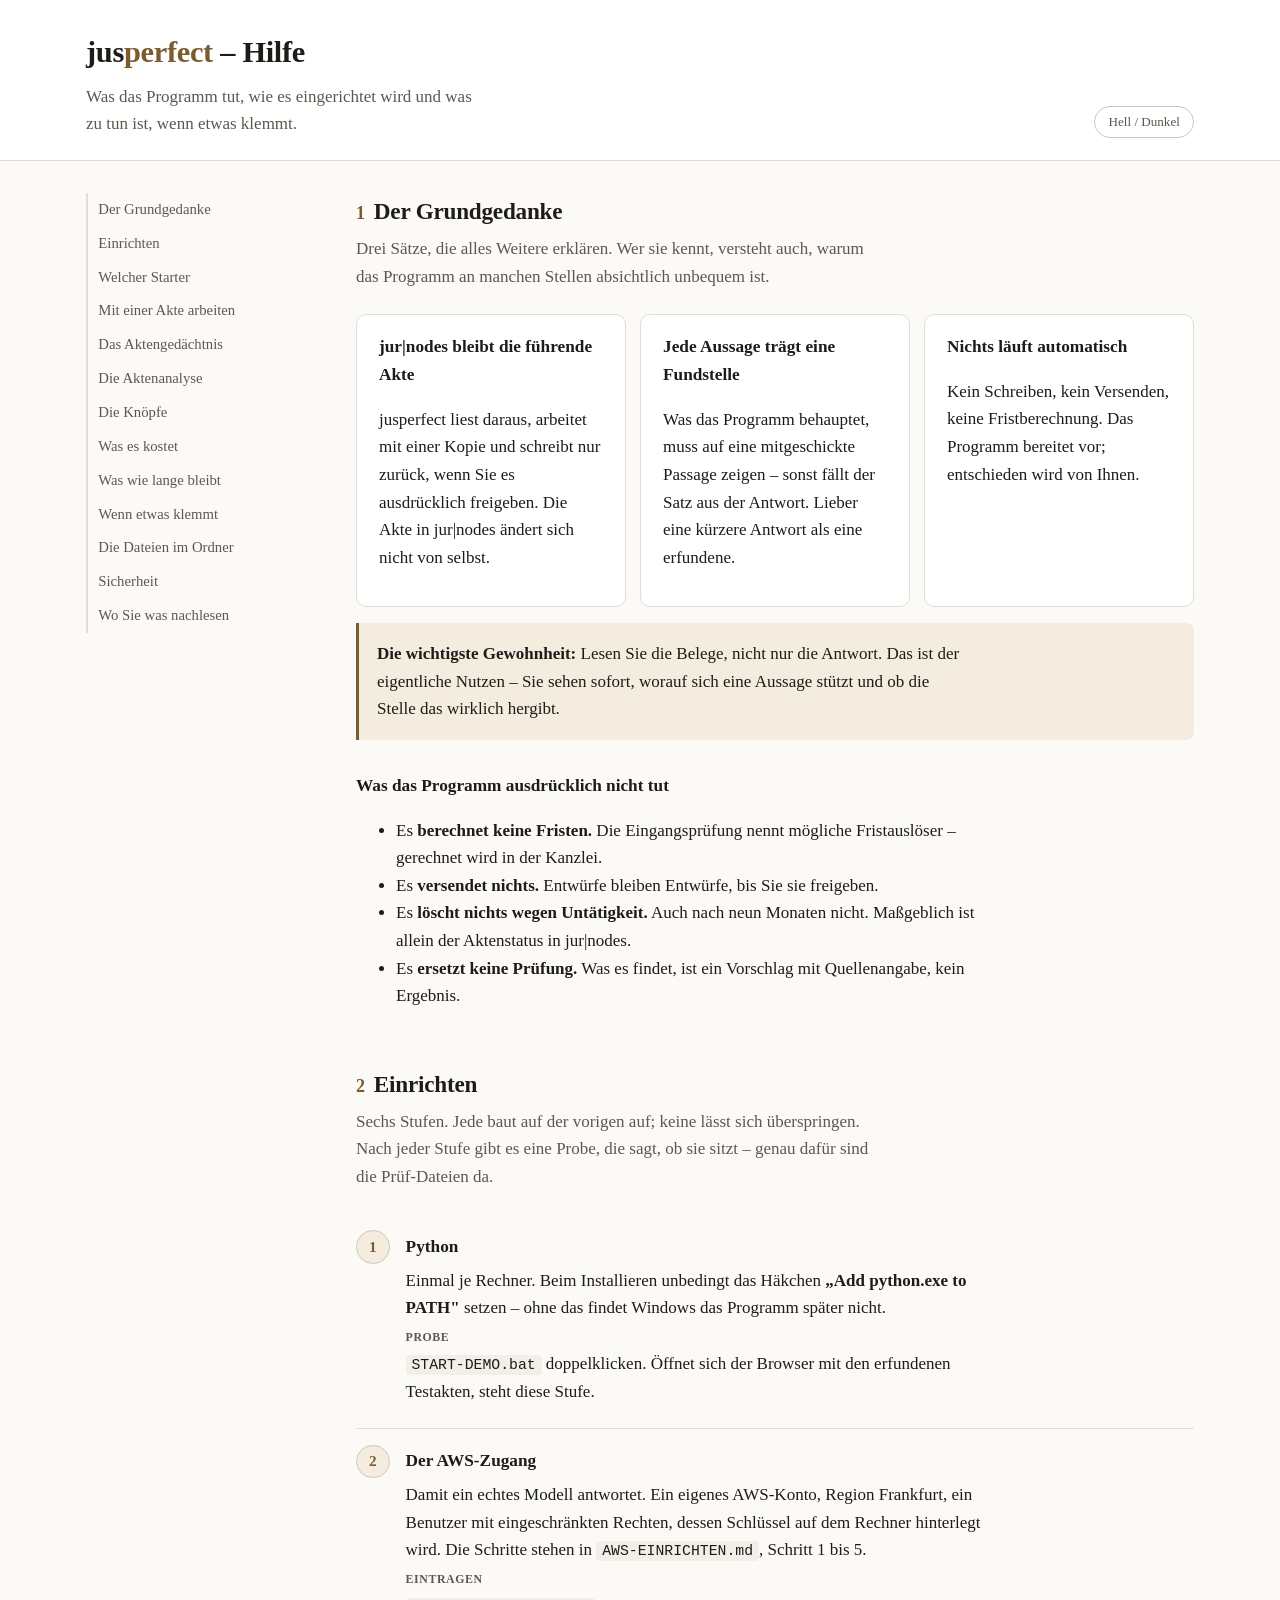
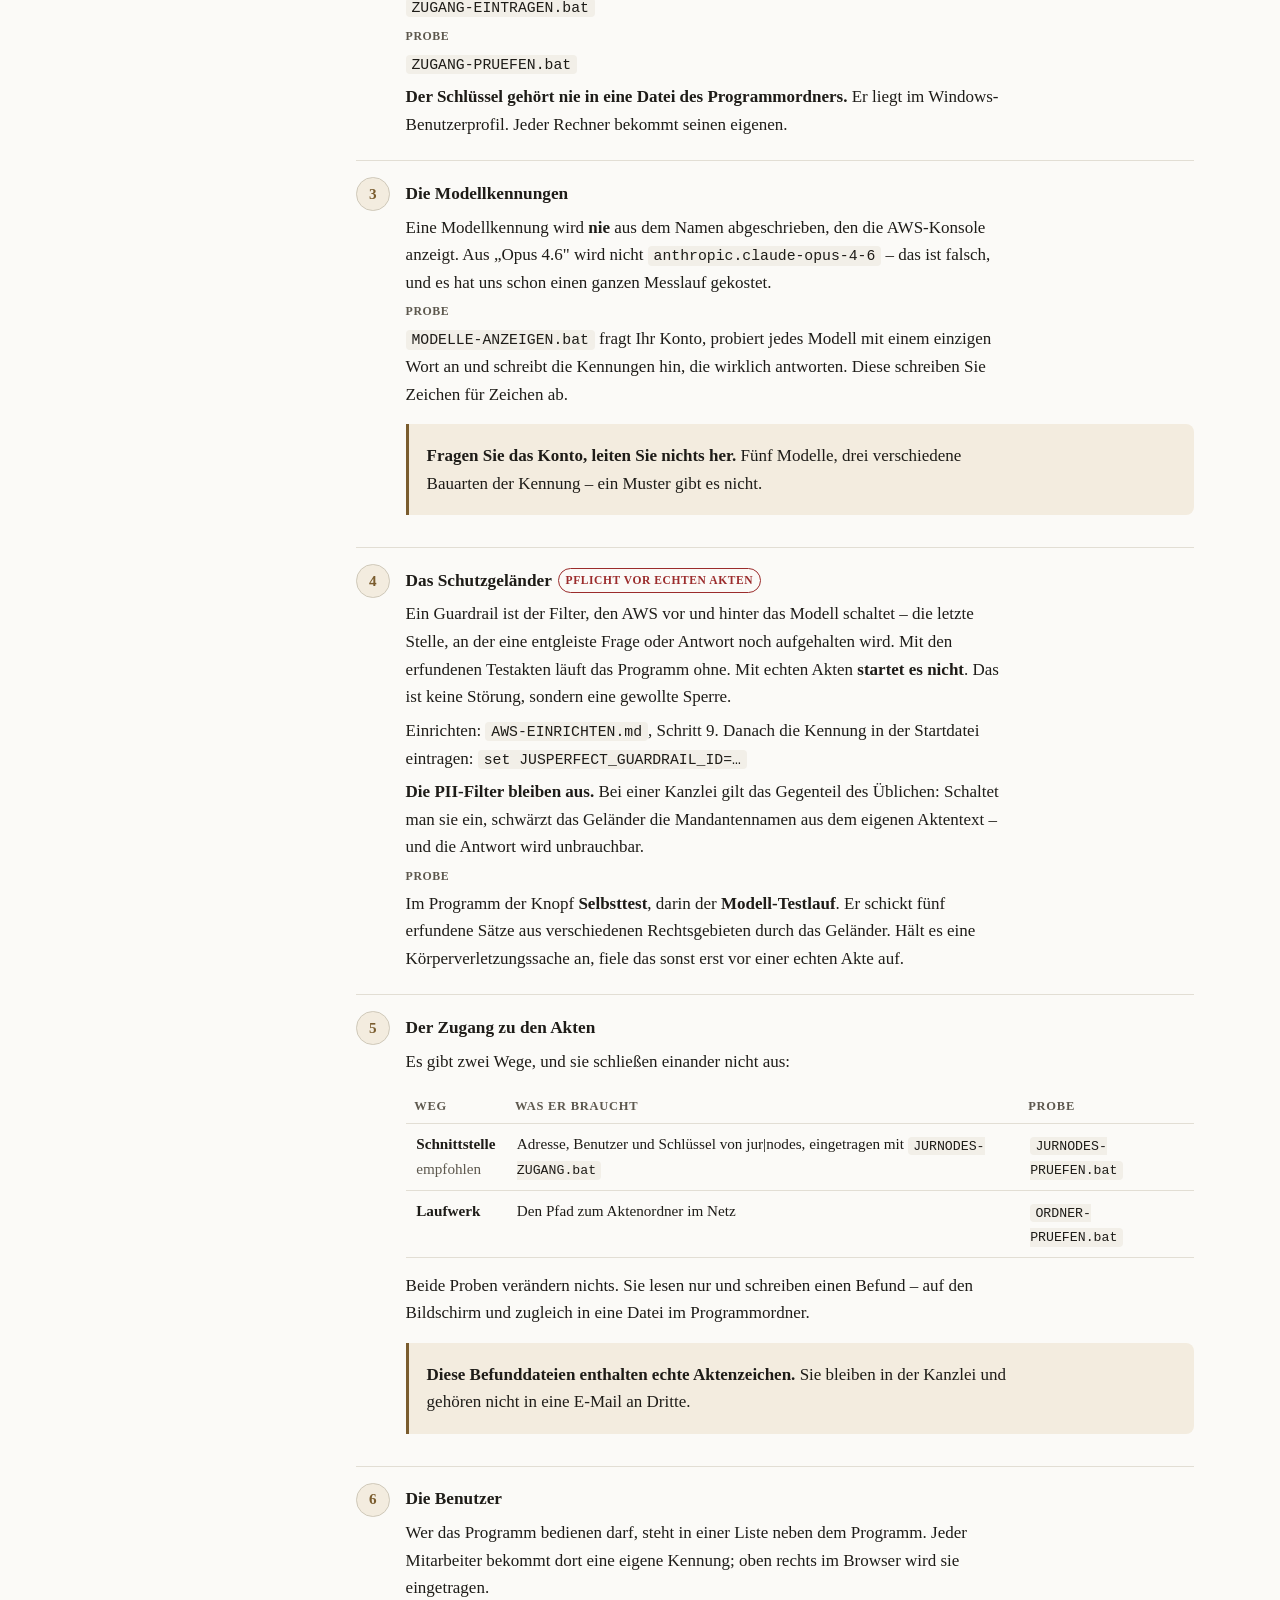
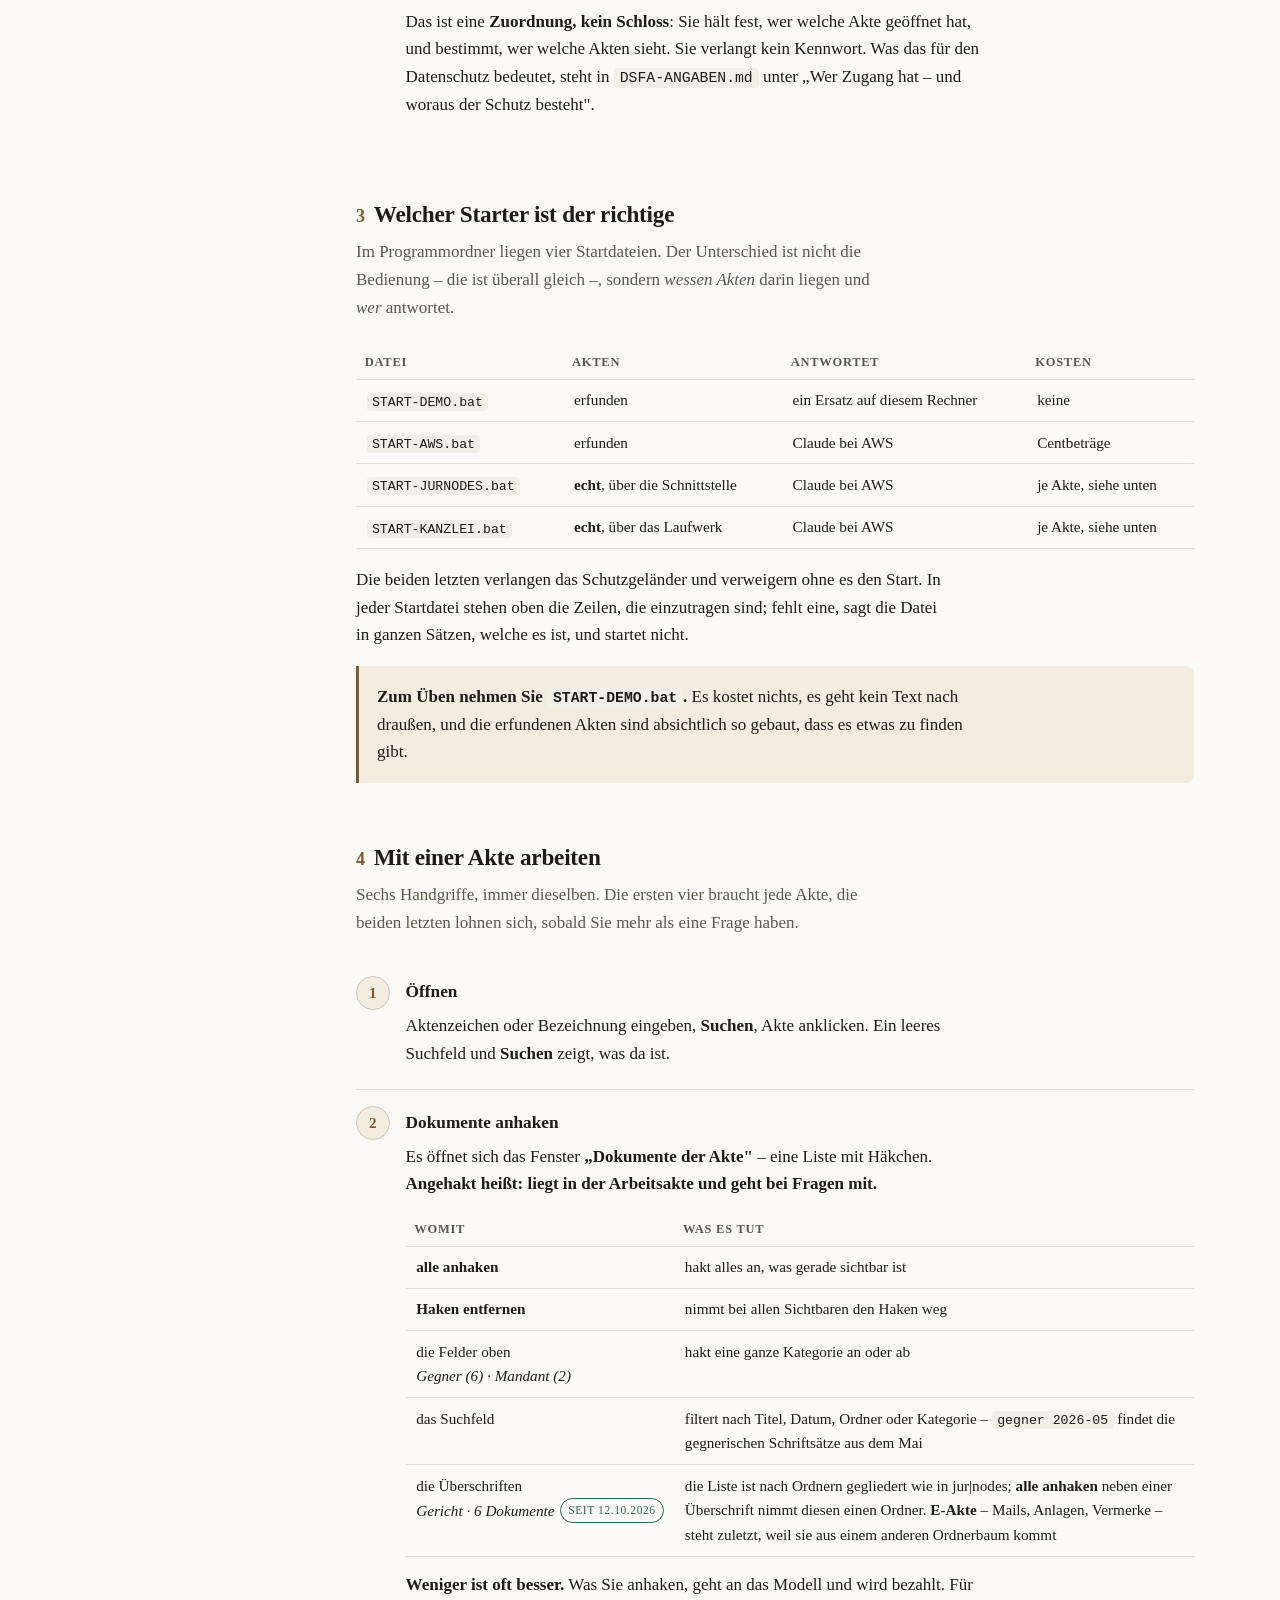
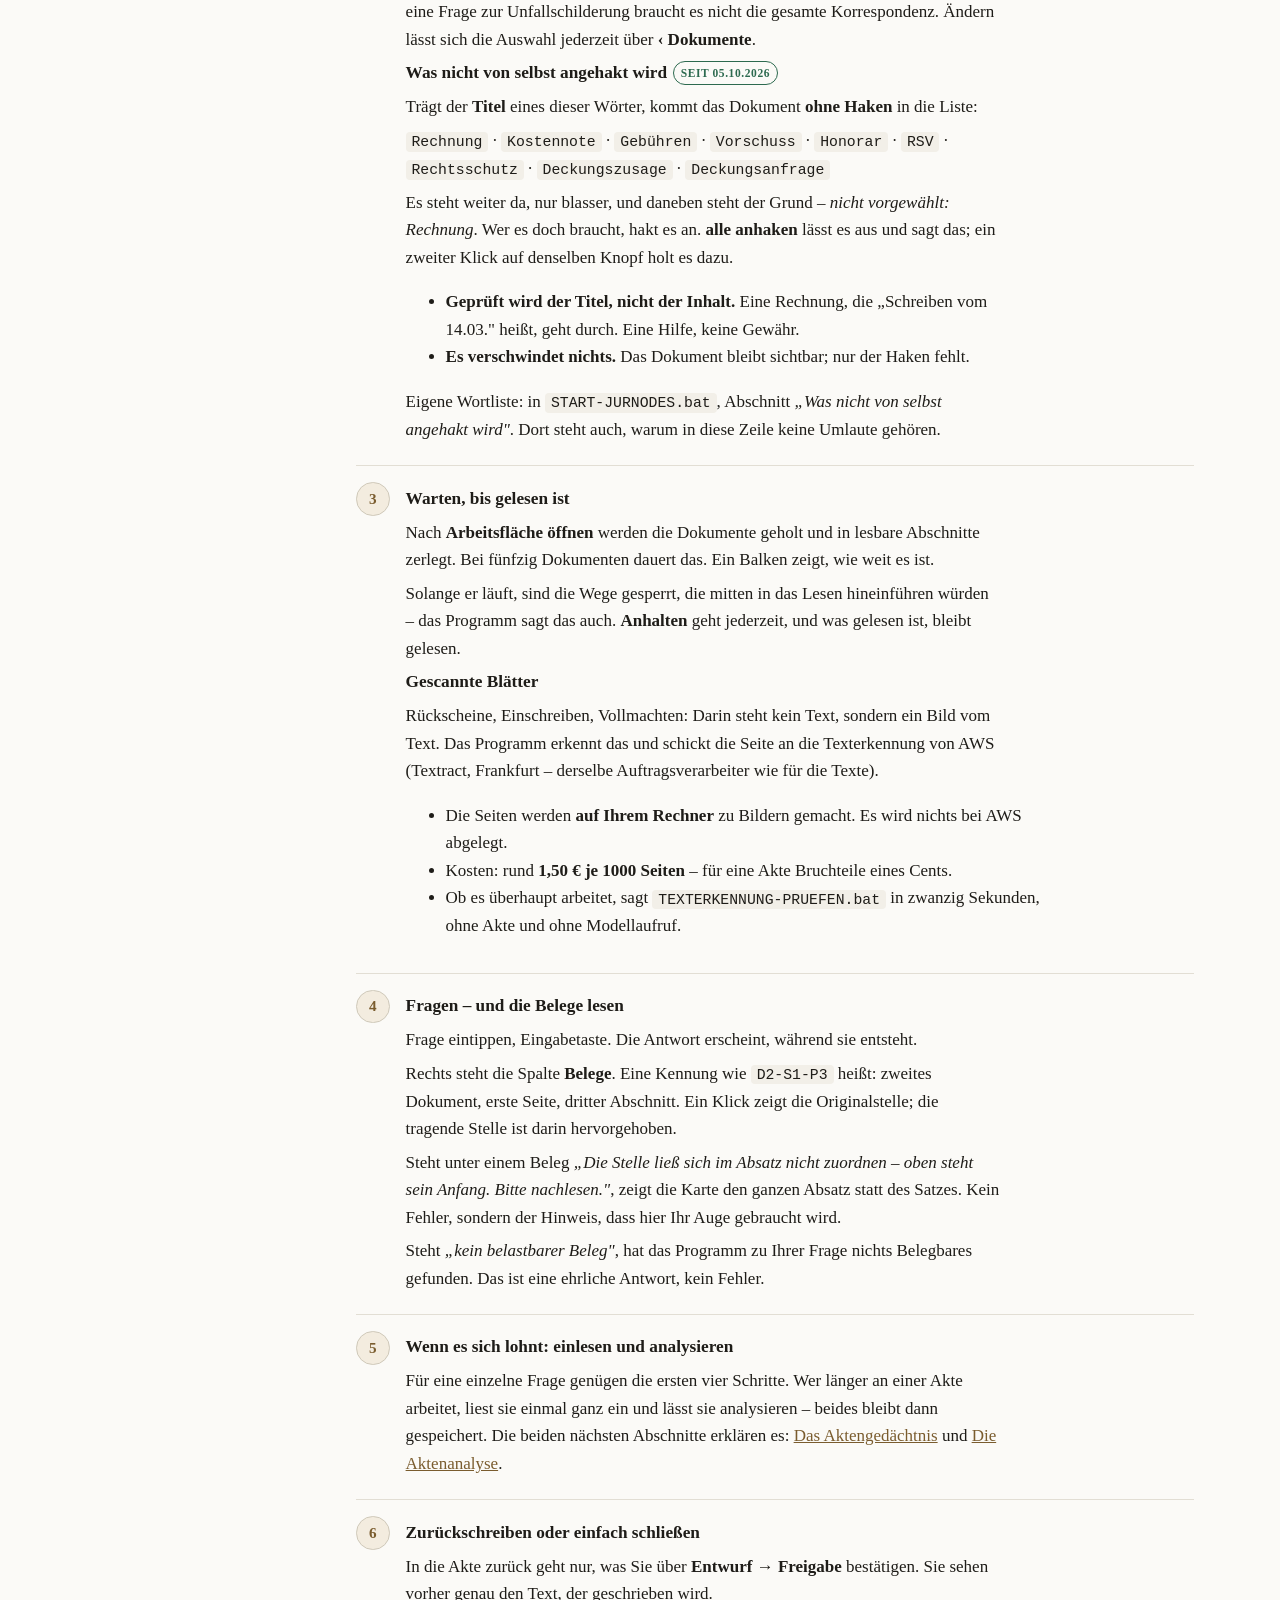
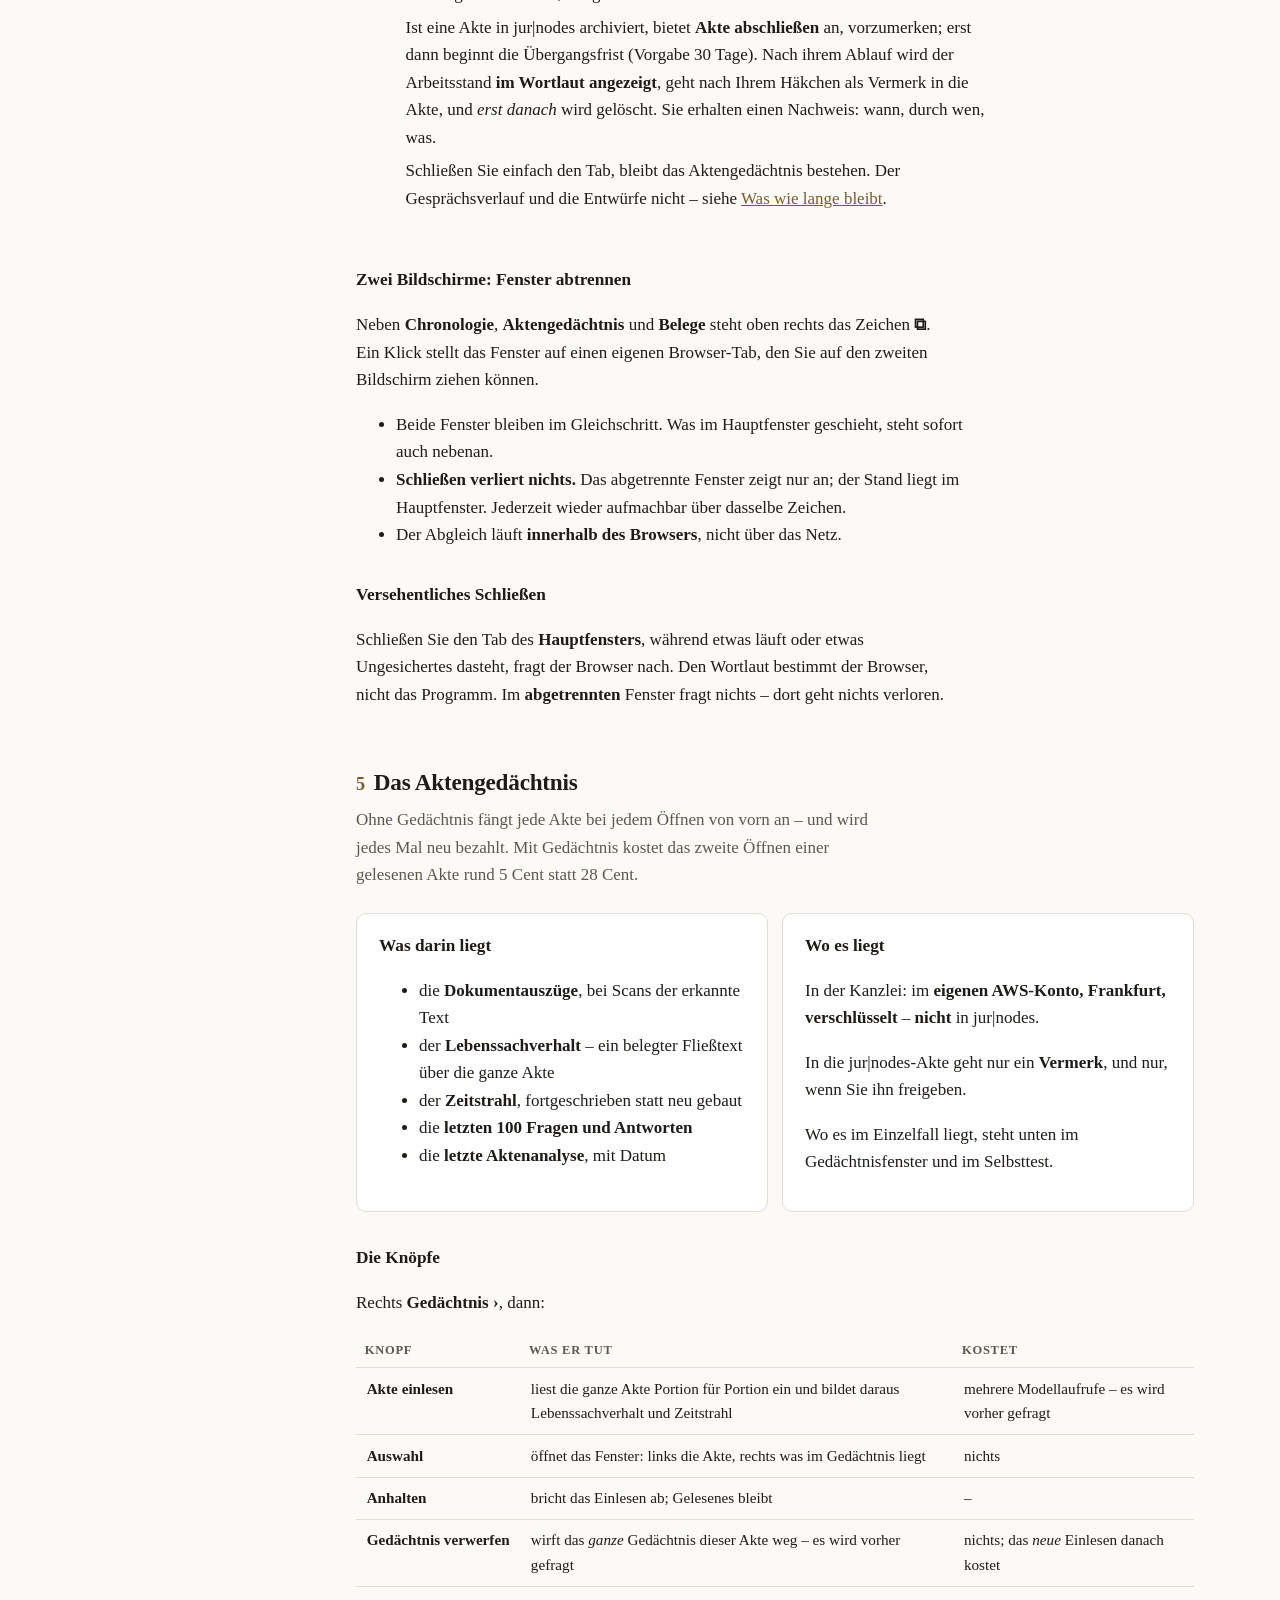
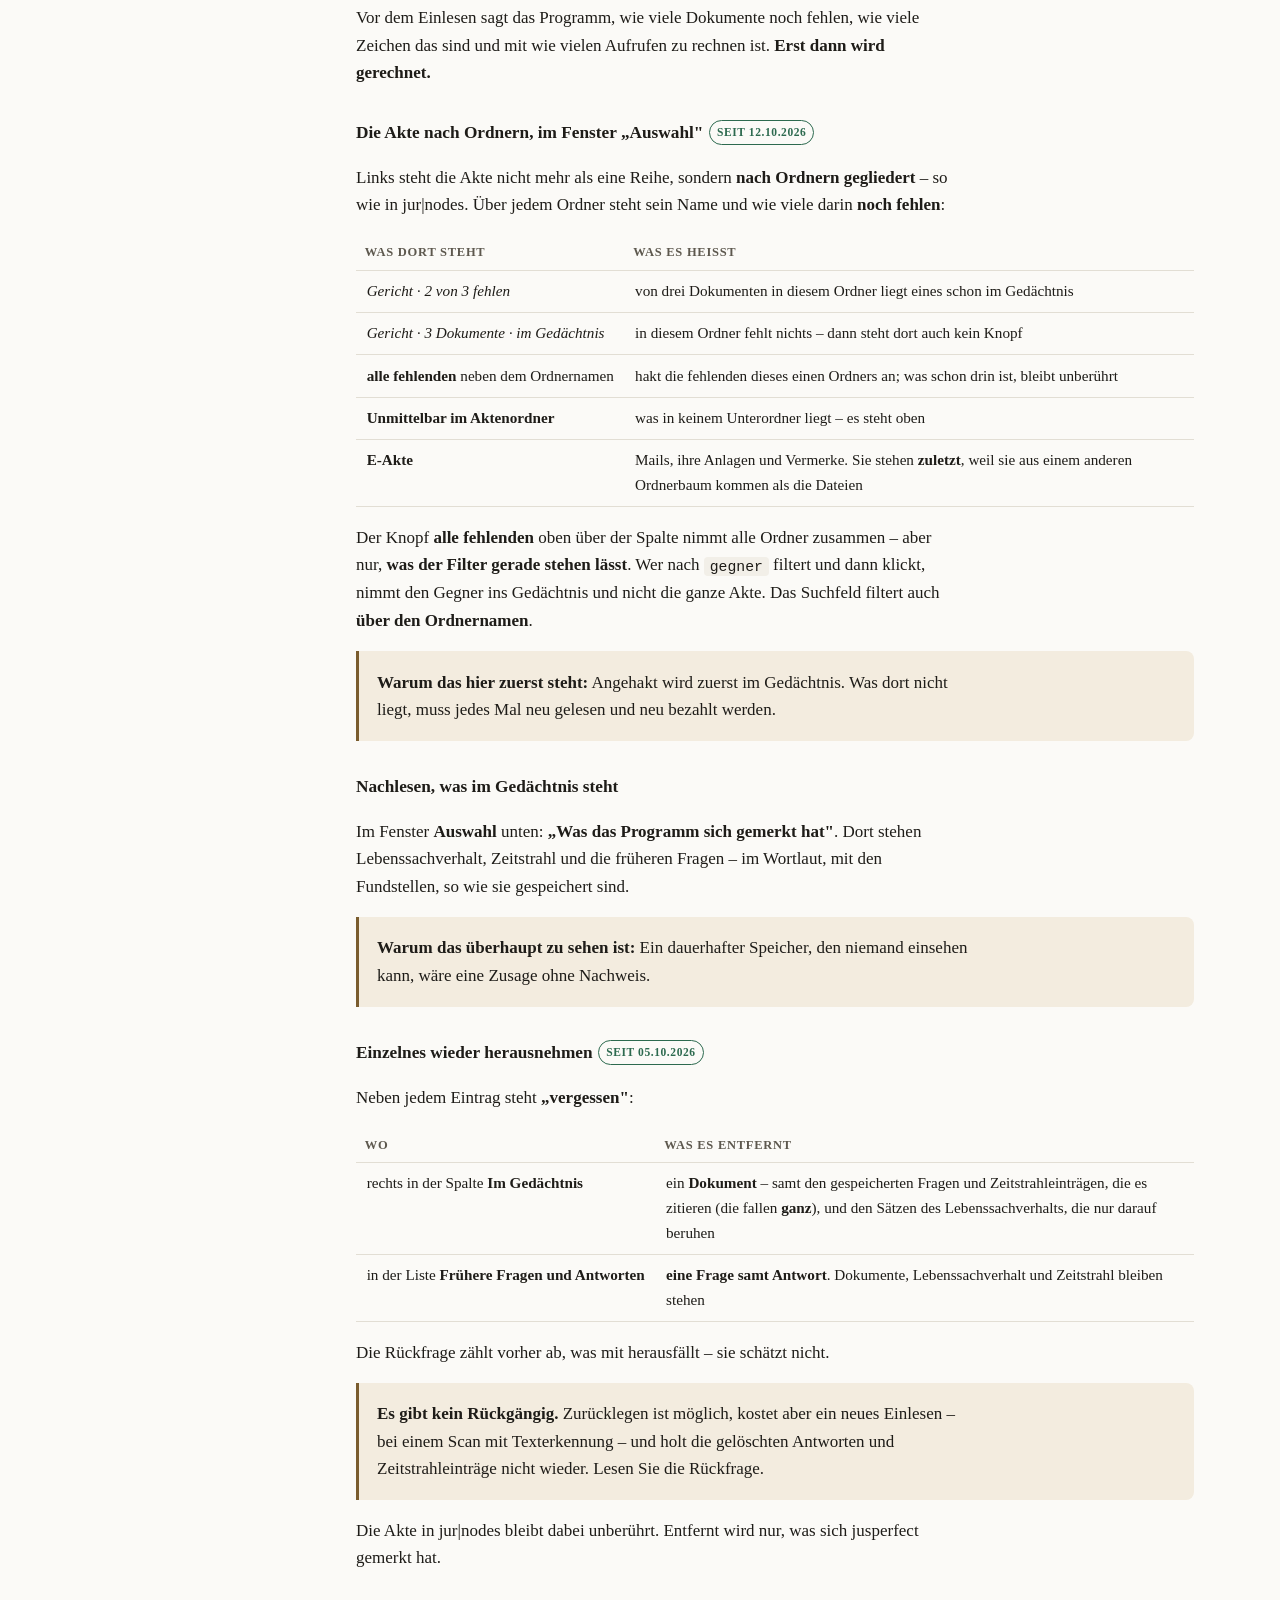
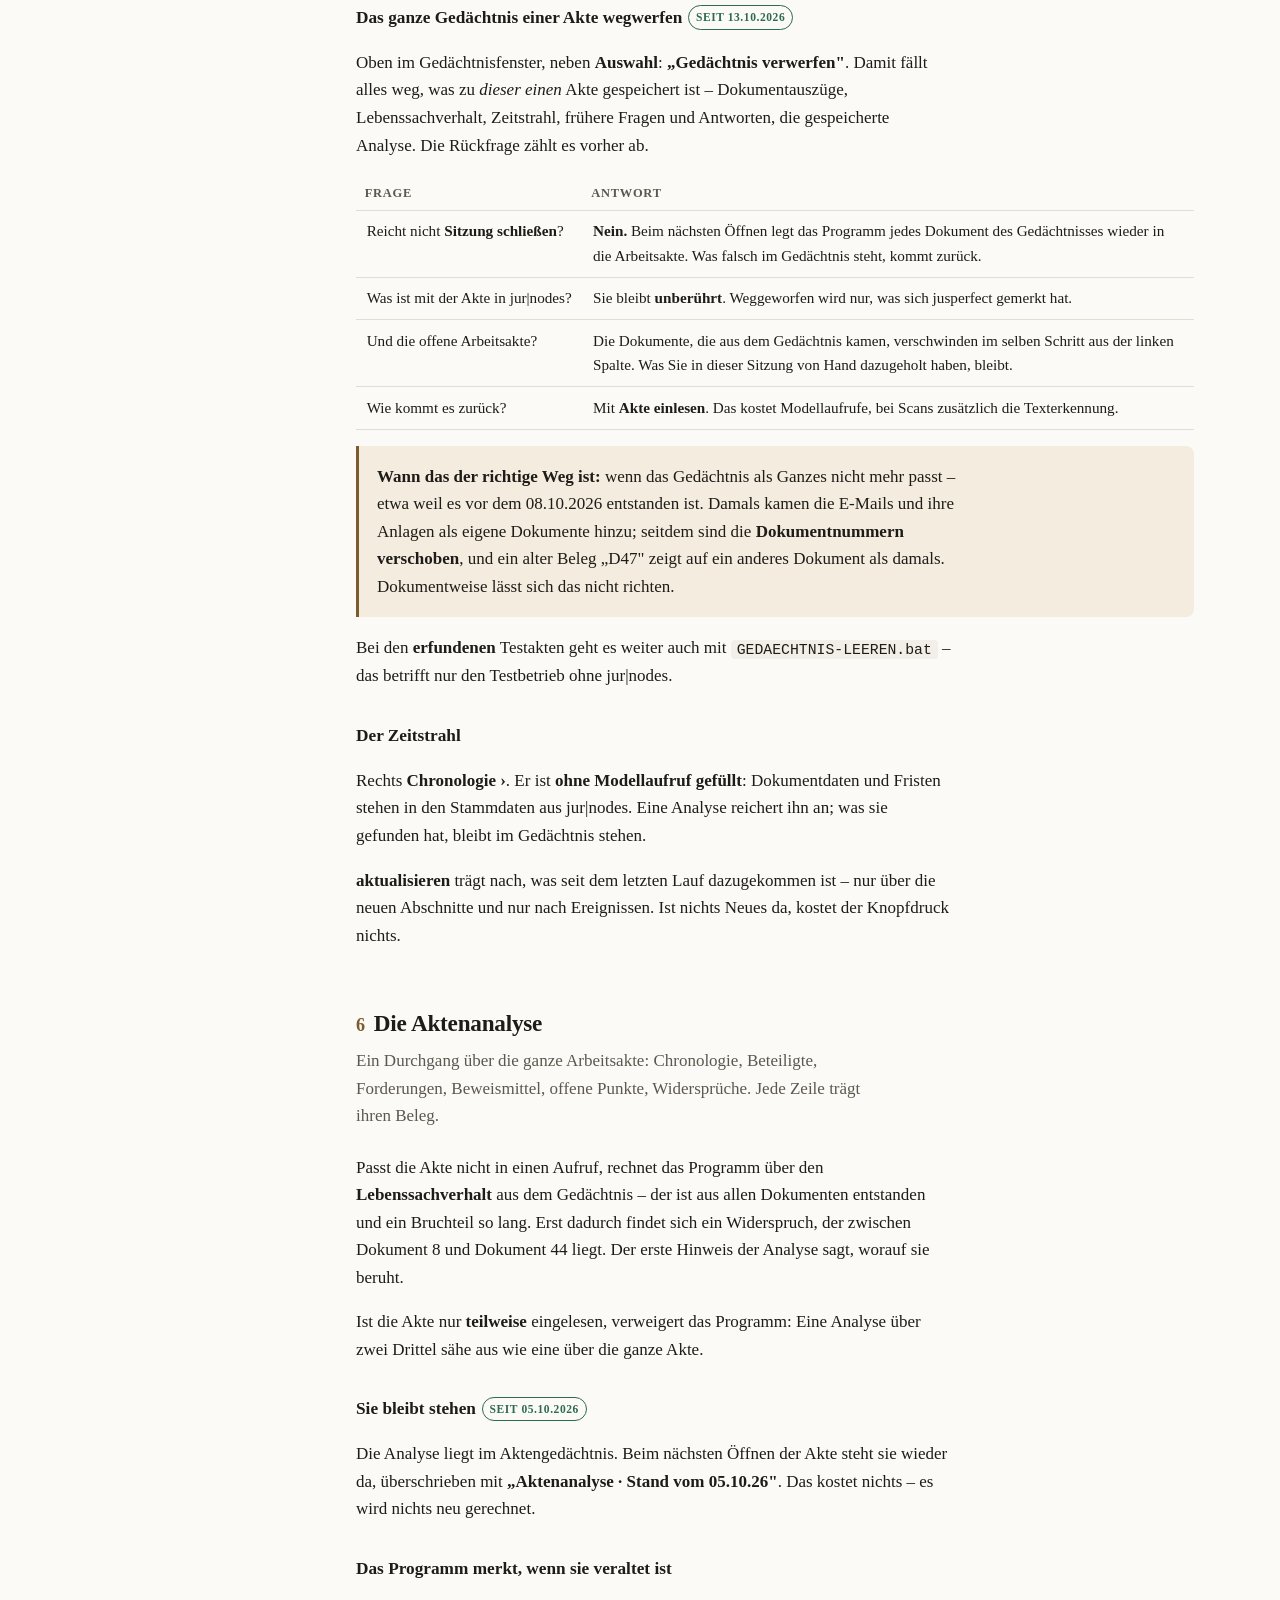
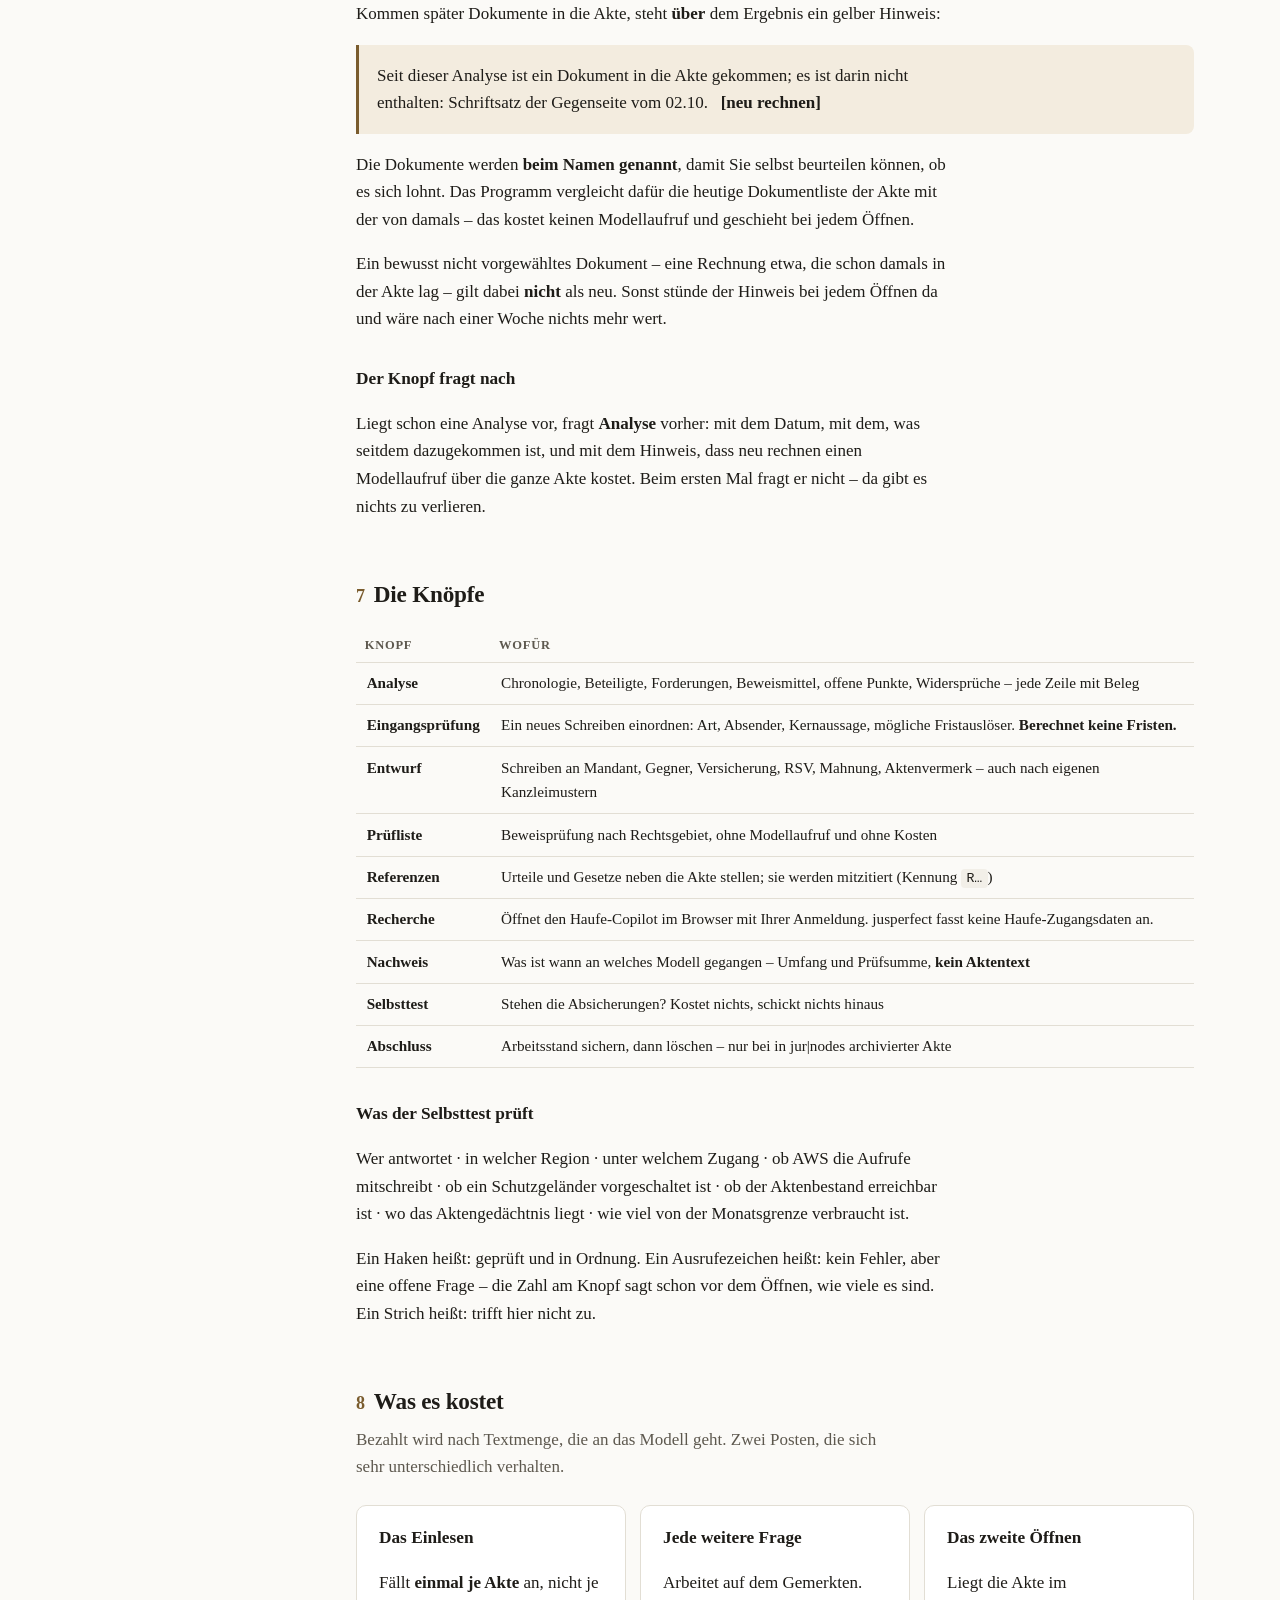
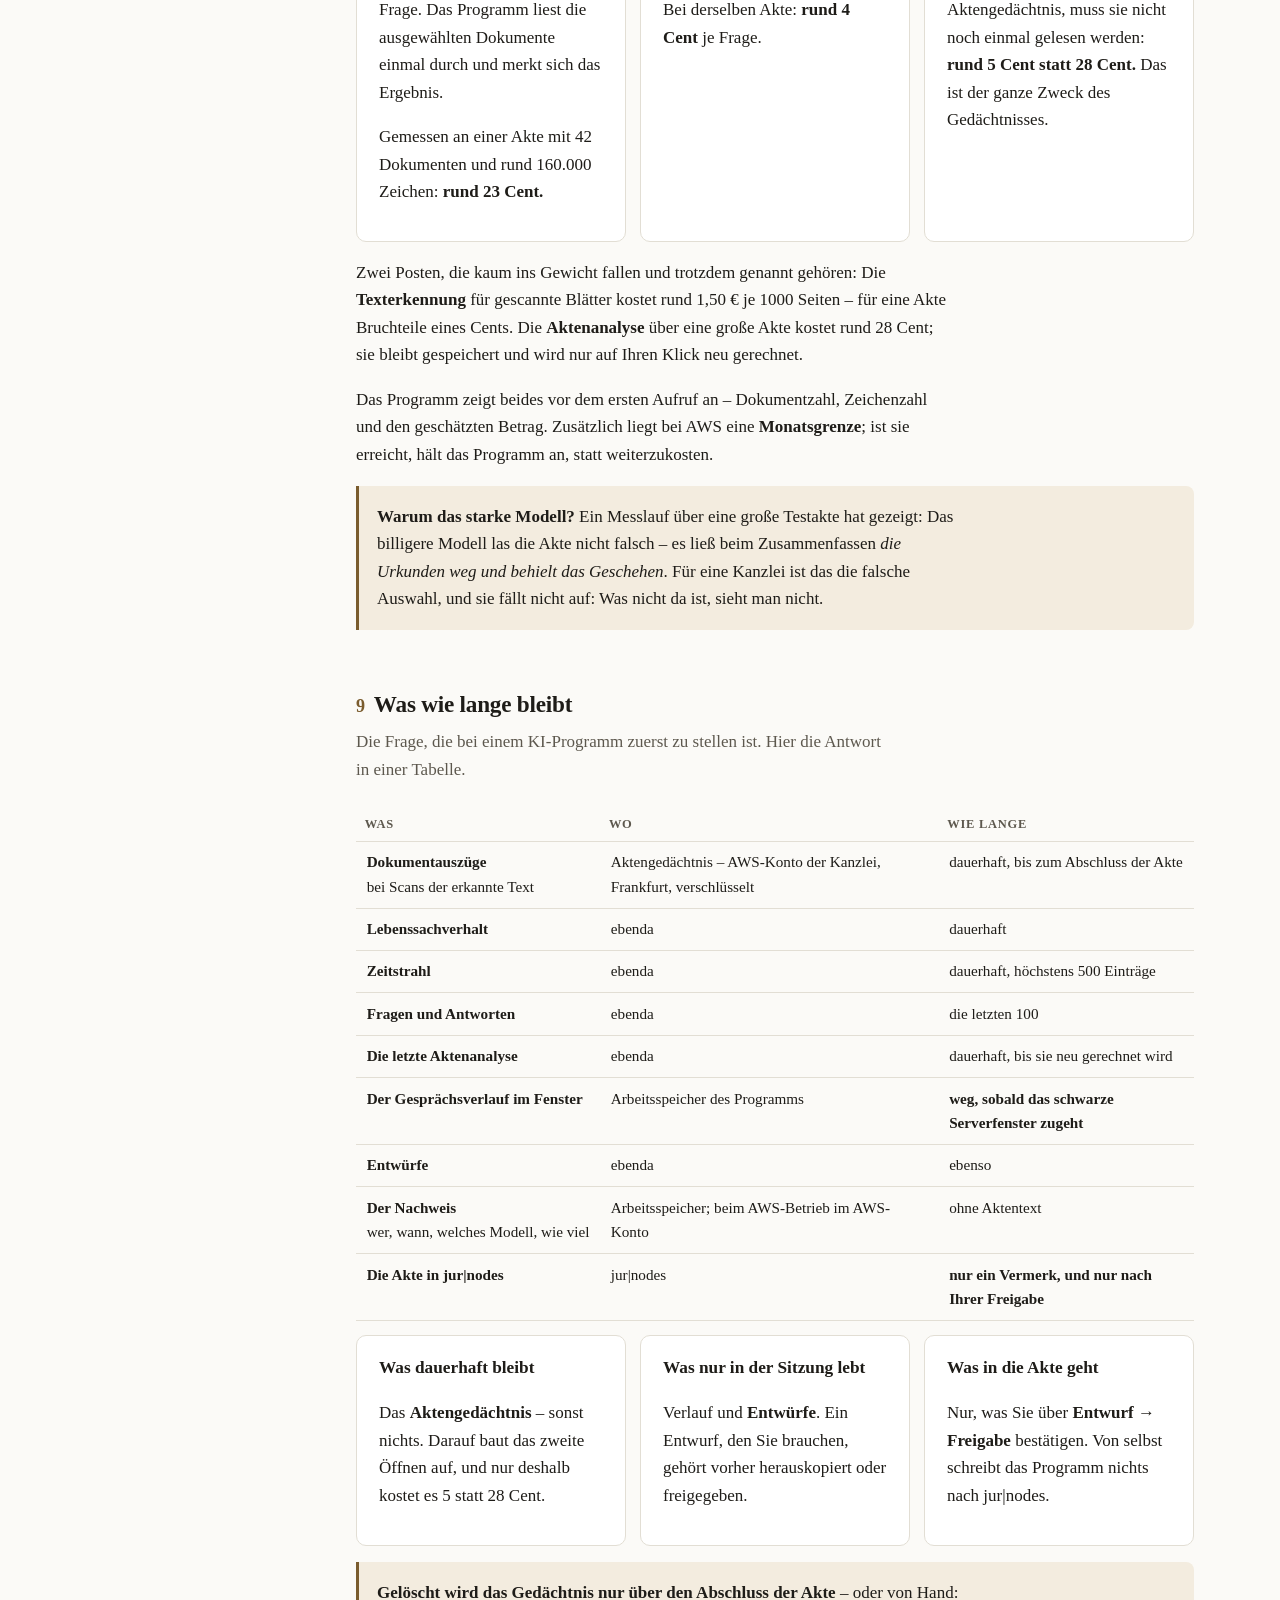
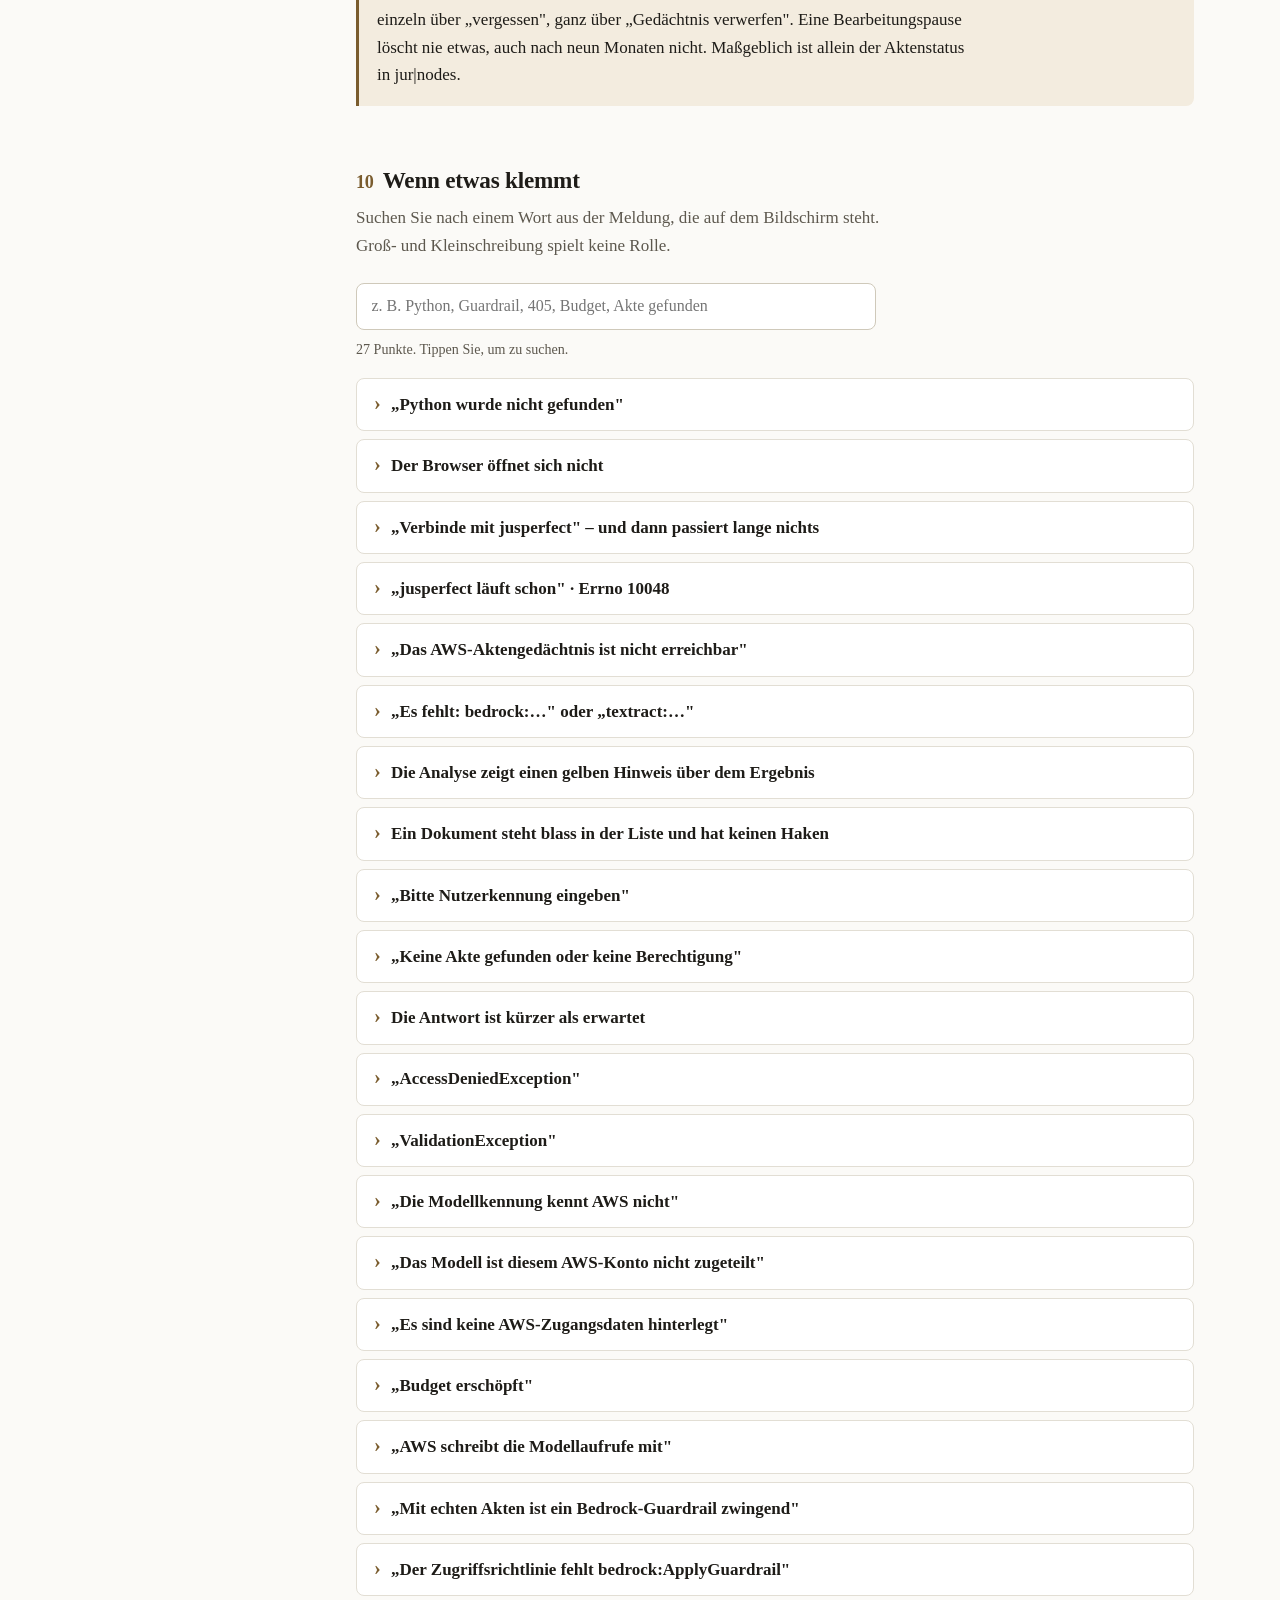
==== HILFE.html @ 66f4117f "Gedaechtnis verwerfen: der Loeschweg bekommt einen Knopf Aus der Kanzlei am 13.10.2026: Eine Akte ha" ====
<!DOCTYPE html>
<html lang="de">
<head>
<meta charset="utf-8">
<meta name="viewport" content="width=device-width, initial-scale=1">
<title>jusperfect – Hilfe</title>
<meta name="description" content="Erklaert, was jusperfect tut, fuehrt durch die Einrichtung und sagt, was zu tun ist, wenn etwas klemmt.">
<style>
:root{
  --papier:#fbfaf7; --karte:#ffffff; --linie:#e2ded4; --linie-stark:#cfc9ba;
  --text:#1e1c18; --text-leise:#5d584e; --akzent:#7a5c2e; --akzent-hell:#f3ecdf;
  --gut:#2d6a4f; --warn:#8a5a00; --schlecht:#9b2c2c; --code-bg:#f2efe8;
}
@media (prefers-color-scheme: dark){
  :root:not([data-theme="light"]){
    --papier:#16150f; --karte:#1e1d16; --linie:#34322a; --linie-stark:#474437;
    --text:#ece8dd; --text-leise:#a8a294; --akzent:#d8b878; --akzent-hell:#2a2519;
    --gut:#7fc8a0; --warn:#e0b25c; --schlecht:#e08a8a; --code-bg:#252319;
  }
}
:root[data-theme="dark"]{
  --papier:#16150f; --karte:#1e1d16; --linie:#34322a; --linie-stark:#474437;
  --text:#ece8dd; --text-leise:#a8a294; --akzent:#d8b878; --akzent-hell:#2a2519;
  --gut:#7fc8a0; --warn:#e0b25c; --schlecht:#e08a8a; --code-bg:#252319;
}
*{box-sizing:border-box}
html{scroll-behavior:smooth; scroll-padding-top:1.5rem}
body{
  margin:0; background:var(--papier); color:var(--text);
  font-family:"Iowan Old Style","Palatino Linotype",Palatino,Georgia,"Times New Roman",serif;
  font-size:17px; line-height:1.62; -webkit-text-size-adjust:100%;
}
.huelle{max-width:1140px; margin:0 auto; padding:0 16px}

/* Kopf */
header.kopf{border-bottom:1px solid var(--linie); background:var(--karte)}
.kopf-innen{max-width:1140px;margin:0 auto;padding:28px 16px 22px;
  display:flex;flex-wrap:wrap;gap:16px;align-items:flex-end;justify-content:space-between}
h1{font-size:1.9rem;margin:0;letter-spacing:-.01em;font-weight:600}
h1 .stift{color:var(--akzent)}
.untertitel{margin:.35rem 0 0;color:var(--text-leise);max-width:46ch}
.schalter{
  font:inherit;font-size:.82rem;background:transparent;color:var(--text-leise);
  border:1px solid var(--linie-stark);border-radius:999px;padding:.35em 1em;cursor:pointer;
}
.schalter:hover{color:var(--text);border-color:var(--akzent)}

/* Aufbau */
.aufbau{display:grid;grid-template-columns:230px minmax(0,1fr);gap:40px;padding:32px 16px 80px}
nav.seitlich{position:sticky;top:20px;align-self:start;max-height:calc(100vh - 40px);overflow:auto}
nav.seitlich ol{list-style:none;margin:0;padding:0;font-size:.92rem}
nav.seitlich a{
  display:block;padding:.34em .7em;color:var(--text-leise);text-decoration:none;
  border-left:2px solid var(--linie);border-radius:0 4px 4px 0;
}
nav.seitlich a:hover{color:var(--text);background:var(--akzent-hell);border-left-color:var(--akzent)}
nav.seitlich a.hier{color:var(--text);border-left-color:var(--akzent);font-weight:600}

main{min-width:0}
section{margin:0 0 56px;scroll-margin-top:20px}
h2{font-size:1.45rem;margin:0 0 .2em;font-weight:600;letter-spacing:-.01em}
h2 .nr{color:var(--akzent);font-size:.78em;margin-right:.5em;font-variant-numeric:tabular-nums}
.vorspann{color:var(--text-leise);margin:.1em 0 1.4em;max-width:62ch}
h3{font-size:1.08rem;margin:2rem 0 .5rem;font-weight:600}
p,li{max-width:70ch}
a{color:var(--akzent)}

.karte{background:var(--karte);border:1px solid var(--linie);border-radius:10px;padding:18px 22px;margin:14px 0}
.karte h3{margin-top:0}
.raster{display:grid;gap:14px;grid-template-columns:repeat(auto-fit,minmax(250px,1fr))}
.raster .karte{margin:0}

.merksatz{
  border-left:3px solid var(--akzent);background:var(--akzent-hell);
  padding:12px 18px;border-radius:0 8px 8px 0;margin:16px 0;
}
.merksatz p{margin:.3em 0}
.merksatz strong{color:var(--text)}

code,kbd{font-family:ui-monospace,"SF Mono",Menlo,Consolas,monospace;font-size:.87em;
  background:var(--code-bg);padding:.12em .4em;border-radius:4px;word-break:break-word}
pre{background:var(--code-bg);border:1px solid var(--linie);border-radius:8px;
  padding:12px 14px;overflow-x:auto;font-size:.84rem;line-height:1.5}
pre code{background:none;padding:0}

table{border-collapse:collapse;width:100%;margin:14px 0;font-size:.95rem}
th,td{text-align:left;padding:.55em .7em;border-bottom:1px solid var(--linie);vertical-align:top}
th{font-size:.78rem;text-transform:uppercase;letter-spacing:.06em;color:var(--text-leise);font-weight:600}
td:first-child{white-space:nowrap}
@media (max-width:640px){td:first-child{white-space:normal}}

/* Stufen der Einrichtung */
.stufe{display:flex;gap:16px;padding:16px 0;border-top:1px solid var(--linie)}
.stufe:first-of-type{border-top:0}
.stufe .zahl{
  flex:0 0 2.1rem;height:2.1rem;border-radius:50%;background:var(--akzent-hell);
  color:var(--akzent);display:flex;align-items:center;justify-content:center;
  font-weight:700;font-size:.95rem;border:1px solid var(--linie-stark)
}
.stufe .inhalt{min-width:0;flex:1}
.stufe h3{margin:.15rem 0 .35rem}
.stufe p{margin:.35em 0}
.marke{display:inline-block;font-size:.72rem;letter-spacing:.05em;text-transform:uppercase;
  padding:.18em .6em;border-radius:999px;border:1px solid var(--linie-stark);color:var(--text-leise);
  margin-left:.5em;vertical-align:.15em}
.marke.pflicht{color:var(--schlecht);border-color:var(--schlecht)}
.marke.fertig{color:var(--gut);border-color:var(--gut)}

/* Stoerungen */
.suchfeld{
  width:100%;max-width:520px;font:inherit;font-size:1rem;padding:.6em .9em;
  border:1px solid var(--linie-stark);border-radius:8px;background:var(--karte);color:var(--text);
}
.suchfeld:focus{outline:2px solid var(--akzent);outline-offset:1px}
.trefferzahl{color:var(--text-leise);font-size:.88rem;margin:.6em 0 1.2em}
details.stoerung{border:1px solid var(--linie);border-radius:8px;background:var(--karte);margin:8px 0}
details.stoerung summary{
  cursor:pointer;padding:.7em 1em;font-weight:600;list-style:none;display:flex;gap:.6em;align-items:baseline
}
details.stoerung summary::-webkit-details-marker{display:none}
details.stoerung summary::before{content:"›";color:var(--akzent);font-size:1.2em;line-height:1;transition:transform .15s}
details.stoerung[open] summary::before{transform:rotate(90deg)}
details.stoerung .koerper{padding:0 1em 1em 2.2em;border-top:1px solid var(--linie);margin-top:0;padding-top:.8em}
details.stoerung .koerper p:first-child{margin-top:0}
.wo{display:block;font-size:.74rem;text-transform:uppercase;letter-spacing:.05em;color:var(--text-leise);font-weight:600;margin-bottom:.3em}
.nichts{color:var(--text-leise);font-style:italic;padding:1em 0}

footer{border-top:1px solid var(--linie);padding:24px 0 60px;color:var(--text-leise);font-size:.88rem}

@media (max-width:860px){
  .aufbau{grid-template-columns:1fr;gap:0;padding:20px 16px 60px}
  nav.seitlich{position:static;max-height:none;margin-bottom:28px;
    border:1px solid var(--linie);border-radius:10px;background:var(--karte);padding:10px}
  nav.seitlich ol{columns:2;column-gap:10px}
  nav.seitlich a{border-left:0;padding:.3em .4em}
  nav.seitlich a.hier{border-left:0}
}
@media print{
  nav.seitlich,.schalter,.suchfeld,.trefferzahl{display:none}
  .aufbau{grid-template-columns:1fr}
  body{background:#fff;color:#000;font-size:11pt}
  details.stoerung{break-inside:avoid}
  details.stoerung .koerper{display:block !important}
  a{color:#000;text-decoration:none}
}
</style>
</head>
<body>

<header class="kopf">
  <div class="kopf-innen">
    <div>
      <h1>jus<span class="stift">perfect</span> – Hilfe</h1>
      <p class="untertitel">Was das Programm tut, wie es eingerichtet wird und was zu tun ist,
      wenn etwas klemmt.</p>
    </div>
    <button class="schalter" id="theme-schalter" type="button">Hell / Dunkel</button>
  </div>
</header>

<div class="huelle aufbau">

<nav class="seitlich" aria-label="Inhalt">
  <ol>
    <li><a href="#ueberblick">Der Grundgedanke</a></li>
    <li><a href="#einrichten">Einrichten</a></li>
    <li><a href="#starter">Welcher Starter</a></li>
    <li><a href="#arbeiten">Mit einer Akte arbeiten</a></li>
    <li><a href="#gedaechtnis">Das Aktengedächtnis</a></li>
    <li><a href="#analyse">Die Aktenanalyse</a></li>
    <li><a href="#knoepfe">Die Knöpfe</a></li>
    <li><a href="#kosten">Was es kostet</a></li>
    <li><a href="#speicherung">Was wie lange bleibt</a></li>
    <li><a href="#stoerungen">Wenn etwas klemmt</a></li>
    <li><a href="#dateien">Die Dateien im Ordner</a></li>
    <li><a href="#sicherheit">Sicherheit</a></li>
    <li><a href="#nachlesen">Wo Sie was nachlesen</a></li>
  </ol>
</nav>

<main>

<!-- ================= 1 ================= -->
<section id="ueberblick">
  <h2><span class="nr">1</span>Der Grundgedanke</h2>
  <p class="vorspann">Drei Sätze, die alles Weitere erklären. Wer sie kennt, versteht auch,
  warum das Programm an manchen Stellen absichtlich unbequem ist.</p>

  <div class="raster">
    <div class="karte">
      <h3>jur|nodes bleibt die führende Akte</h3>
      <p>jusperfect liest daraus, arbeitet mit einer Kopie und schreibt nur zurück, wenn
      Sie es ausdrücklich freigeben. Die Akte in jur|nodes ändert sich nicht von selbst.</p>
    </div>
    <div class="karte">
      <h3>Jede Aussage trägt eine Fundstelle</h3>
      <p>Was das Programm behauptet, muss auf eine mitgeschickte Passage zeigen – sonst
      fällt der Satz aus der Antwort. Lieber eine kürzere Antwort als eine erfundene.</p>
    </div>
    <div class="karte">
      <h3>Nichts läuft automatisch</h3>
      <p>Kein Schreiben, kein Versenden, keine Fristberechnung. Das Programm bereitet vor;
      entschieden wird von Ihnen.</p>
    </div>
  </div>

  <div class="merksatz">
    <p><strong>Die wichtigste Gewohnheit:</strong> Lesen Sie die Belege, nicht nur die
    Antwort. Das ist der eigentliche Nutzen – Sie sehen sofort, worauf sich eine Aussage
    stützt und ob die Stelle das wirklich hergibt.</p>
  </div>

  <h3>Was das Programm ausdrücklich nicht tut</h3>
  <ul>
    <li>Es <strong>berechnet keine Fristen.</strong> Die Eingangsprüfung nennt mögliche
    Fristauslöser – gerechnet wird in der Kanzlei.</li>
    <li>Es <strong>versendet nichts.</strong> Entwürfe bleiben Entwürfe, bis Sie sie
    freigeben.</li>
    <li>Es <strong>löscht nichts wegen Untätigkeit.</strong> Auch nach neun Monaten nicht.
    Maßgeblich ist allein der Aktenstatus in jur|nodes.</li>
    <li>Es <strong>ersetzt keine Prüfung.</strong> Was es findet, ist ein Vorschlag mit
    Quellenangabe, kein Ergebnis.</li>
  </ul>
</section>

<!-- ================= 2 ================= -->
<section id="einrichten">
  <h2><span class="nr">2</span>Einrichten</h2>
  <p class="vorspann">Sechs Stufen. Jede baut auf der vorigen auf; keine lässt sich
  überspringen. Nach jeder Stufe gibt es eine Probe, die sagt, ob sie sitzt – genau dafür
  sind die Prüf-Dateien da.</p>

  <div class="stufe">
    <div class="zahl">1</div>
    <div class="inhalt">
      <h3>Python</h3>
      <p>Einmal je Rechner. Beim Installieren unbedingt das Häkchen
      <strong>„Add python.exe to PATH"</strong> setzen – ohne das findet Windows das
      Programm später nicht.</p>
      <p><span class="wo">Probe</span> <code>START-DEMO.bat</code> doppelklicken. Öffnet
      sich der Browser mit den erfundenen Testakten, steht diese Stufe.</p>
    </div>
  </div>

  <div class="stufe">
    <div class="zahl">2</div>
    <div class="inhalt">
      <h3>Der AWS-Zugang</h3>
      <p>Damit ein echtes Modell antwortet. Ein eigenes AWS-Konto, Region Frankfurt, ein
      Benutzer mit eingeschränkten Rechten, dessen Schlüssel auf dem Rechner hinterlegt
      wird. Die Schritte stehen in <code>AWS-EINRICHTEN.md</code>, Schritt 1 bis 5.</p>
      <p><span class="wo">Eintragen</span> <code>ZUGANG-EINTRAGEN.bat</code></p>
      <p><span class="wo">Probe</span> <code>ZUGANG-PRUEFEN.bat</code></p>
      <p><strong>Der Schlüssel gehört nie in eine Datei des Programmordners.</strong> Er
      liegt im Windows-Benutzerprofil. Jeder Rechner bekommt seinen eigenen.</p>
    </div>
  </div>

  <div class="stufe">
    <div class="zahl">3</div>
    <div class="inhalt">
      <h3>Die Modellkennungen</h3>
      <p>Eine Modellkennung wird <strong>nie</strong> aus dem Namen abgeschrieben, den die
      AWS-Konsole anzeigt. Aus „Opus 4.6" wird nicht
      <code>anthropic.claude-opus-4-6</code> – das ist falsch, und es hat uns schon einen
      ganzen Messlauf gekostet.</p>
      <p><span class="wo">Probe</span> <code>MODELLE-ANZEIGEN.bat</code> fragt Ihr Konto,
      probiert jedes Modell mit einem einzigen Wort an und schreibt die Kennungen hin, die
      wirklich antworten. Diese schreiben Sie Zeichen für Zeichen ab.</p>
      <div class="merksatz"><p><strong>Fragen Sie das Konto, leiten Sie nichts her.</strong>
      Fünf Modelle, drei verschiedene Bauarten der Kennung – ein Muster gibt es nicht.</p></div>
    </div>
  </div>

  <div class="stufe">
    <div class="zahl">4</div>
    <div class="inhalt">
      <h3>Das Schutzgeländer<span class="marke pflicht">Pflicht vor echten Akten</span></h3>
      <p>Ein Guardrail ist der Filter, den AWS vor und hinter das Modell schaltet – die
      letzte Stelle, an der eine entgleiste Frage oder Antwort noch aufgehalten wird. Mit
      den erfundenen Testakten läuft das Programm ohne. Mit echten Akten
      <strong>startet es nicht</strong>. Das ist keine Störung, sondern eine gewollte Sperre.</p>
      <p>Einrichten: <code>AWS-EINRICHTEN.md</code>, Schritt 9. Danach die Kennung in der
      Startdatei eintragen: <code>set JUSPERFECT_GUARDRAIL_ID=…</code></p>
      <p><strong>Die PII-Filter bleiben aus.</strong> Bei einer Kanzlei gilt das Gegenteil
      des Üblichen: Schaltet man sie ein, schwärzt das Geländer die Mandantennamen aus dem
      eigenen Aktentext – und die Antwort wird unbrauchbar.</p>
      <p><span class="wo">Probe</span> Im Programm der Knopf <strong>Selbsttest</strong>,
      darin der <strong>Modell-Testlauf</strong>. Er schickt fünf erfundene Sätze aus
      verschiedenen Rechtsgebieten durch das Geländer. Hält es eine
      Körperverletzungssache an, fiele das sonst erst vor einer echten Akte auf.</p>
    </div>
  </div>

  <div class="stufe">
    <div class="zahl">5</div>
    <div class="inhalt">
      <h3>Der Zugang zu den Akten</h3>
      <p>Es gibt zwei Wege, und sie schließen einander nicht aus:</p>
      <table>
        <tr><th>Weg</th><th>Was er braucht</th><th>Probe</th></tr>
        <tr>
          <td><strong>Schnittstelle</strong><br><span style="color:var(--text-leise)">empfohlen</span></td>
          <td>Adresse, Benutzer und Schlüssel von jur|nodes, eingetragen mit
          <code>JURNODES-ZUGANG.bat</code></td>
          <td><code>JURNODES-PRUEFEN.bat</code></td>
        </tr>
        <tr>
          <td><strong>Laufwerk</strong></td>
          <td>Den Pfad zum Aktenordner im Netz</td>
          <td><code>ORDNER-PRUEFEN.bat</code></td>
        </tr>
      </table>
      <p>Beide Proben verändern nichts. Sie lesen nur und schreiben einen Befund – auf den
      Bildschirm und zugleich in eine Datei im Programmordner.</p>
      <div class="merksatz"><p><strong>Diese Befunddateien enthalten echte Aktenzeichen.</strong>
      Sie bleiben in der Kanzlei und gehören nicht in eine E-Mail an Dritte.</p></div>
    </div>
  </div>

  <div class="stufe">
    <div class="zahl">6</div>
    <div class="inhalt">
      <h3>Die Benutzer</h3>
      <p>Wer das Programm bedienen darf, steht in einer Liste neben dem Programm. Jeder
      Mitarbeiter bekommt dort eine eigene Kennung; oben rechts im Browser wird sie
      eingetragen.</p>
      <p>Das ist eine <strong>Zuordnung, kein Schloss</strong>: Sie hält fest, wer welche
      Akte geöffnet hat, und bestimmt, wer welche Akten sieht. Sie verlangt kein Kennwort.
      Was das für den Datenschutz bedeutet, steht in <code>DSFA-ANGABEN.md</code> unter
      „Wer Zugang hat – und woraus der Schutz besteht".</p>
    </div>
  </div>
</section>

<!-- ================= 3 ================= -->
<section id="starter">
  <h2><span class="nr">3</span>Welcher Starter ist der richtige</h2>
  <p class="vorspann">Im Programmordner liegen vier Startdateien. Der Unterschied ist nicht
  die Bedienung – die ist überall gleich –, sondern <em>wessen Akten</em> darin liegen und
  <em>wer</em> antwortet.</p>

  <table>
    <tr><th>Datei</th><th>Akten</th><th>Antwortet</th><th>Kosten</th></tr>
    <tr><td><code>START-DEMO.bat</code></td><td>erfunden</td><td>ein Ersatz auf diesem Rechner</td><td>keine</td></tr>
    <tr><td><code>START-AWS.bat</code></td><td>erfunden</td><td>Claude bei AWS</td><td>Centbeträge</td></tr>
    <tr><td><code>START-JURNODES.bat</code></td><td><strong>echt</strong>, über die Schnittstelle</td><td>Claude bei AWS</td><td>je Akte, siehe unten</td></tr>
    <tr><td><code>START-KANZLEI.bat</code></td><td><strong>echt</strong>, über das Laufwerk</td><td>Claude bei AWS</td><td>je Akte, siehe unten</td></tr>
  </table>

  <p>Die beiden letzten verlangen das Schutzgeländer und verweigern ohne es den Start. In
  jeder Startdatei stehen oben die Zeilen, die einzutragen sind; fehlt eine, sagt die Datei
  in ganzen Sätzen, welche es ist, und startet nicht.</p>

  <div class="merksatz">
    <p><strong>Zum Üben nehmen Sie <code>START-DEMO.bat</code>.</strong> Es kostet nichts,
    es geht kein Text nach draußen, und die erfundenen Akten sind absichtlich so gebaut,
    dass es etwas zu finden gibt.</p>
  </div>
</section>

<!-- ================= 4 ================= -->
<section id="arbeiten">
  <h2><span class="nr">4</span>Mit einer Akte arbeiten</h2>
  <p class="vorspann">Sechs Handgriffe, immer dieselben. Die ersten vier braucht jede Akte,
  die beiden letzten lohnen sich, sobald Sie mehr als eine Frage haben.</p>

  <div class="stufe">
    <div class="zahl">1</div>
    <div class="inhalt">
      <h3>Öffnen</h3>
      <p>Aktenzeichen oder Bezeichnung eingeben, <strong>Suchen</strong>, Akte anklicken.
      Ein leeres Suchfeld und <strong>Suchen</strong> zeigt, was da ist.</p>
    </div>
  </div>

  <div class="stufe">
    <div class="zahl">2</div>
    <div class="inhalt">
      <h3>Dokumente anhaken</h3>
      <p>Es öffnet sich das Fenster <strong>„Dokumente der Akte"</strong> – eine Liste mit
      Häkchen. <strong>Angehakt heißt: liegt in der Arbeitsakte und geht bei Fragen mit.</strong></p>
      <table>
        <tr><th>Womit</th><th>Was es tut</th></tr>
        <tr><td><strong>alle anhaken</strong></td><td>hakt alles an, was gerade sichtbar ist</td></tr>
        <tr><td><strong>Haken entfernen</strong></td><td>nimmt bei allen Sichtbaren den Haken weg</td></tr>
        <tr><td>die Felder oben<br><em>Gegner (6) · Mandant (2)</em></td><td>hakt eine ganze Kategorie an oder ab</td></tr>
        <tr><td>das Suchfeld</td><td>filtert nach Titel, Datum, Ordner oder Kategorie – <code>gegner 2026-05</code> findet die gegnerischen Schriftsätze aus dem Mai</td></tr>
        <tr><td>die Überschriften<br><em>Gericht · 6 Dokumente</em><span class="marke fertig">seit 12.10.2026</span></td><td>die Liste ist nach Ordnern gegliedert wie in jur|nodes; <strong>alle anhaken</strong> neben einer Überschrift nimmt diesen einen Ordner. <strong>E-Akte</strong> – Mails, Anlagen, Vermerke – steht zuletzt, weil sie aus einem anderen Ordnerbaum kommt</td></tr>
      </table>
      <p><strong>Weniger ist oft besser.</strong> Was Sie anhaken, geht an das Modell und
      wird bezahlt. Für eine Frage zur Unfallschilderung braucht es nicht die gesamte
      Korrespondenz. Ändern lässt sich die Auswahl jederzeit über
      <strong>‹ Dokumente</strong>.</p>

      <h3>Was nicht von selbst angehakt wird<span class="marke fertig">seit 05.10.2026</span></h3>
      <p>Trägt der <strong>Titel</strong> eines dieser Wörter, kommt das Dokument
      <strong>ohne Haken</strong> in die Liste:</p>
      <p><code>Rechnung</code> · <code>Kostennote</code> · <code>Gebühren</code> ·
      <code>Vorschuss</code> · <code>Honorar</code> · <code>RSV</code> ·
      <code>Rechtsschutz</code> · <code>Deckungszusage</code> ·
      <code>Deckungsanfrage</code></p>
      <p>Es steht weiter da, nur blasser, und daneben steht der Grund –
      <em>nicht vorgewählt: Rechnung</em>. Wer es doch braucht, hakt es an.
      <strong>alle anhaken</strong> lässt es aus und sagt das; ein zweiter Klick auf
      denselben Knopf holt es dazu.</p>
      <ul>
        <li><strong>Geprüft wird der Titel, nicht der Inhalt.</strong> Eine Rechnung, die
        „Schreiben vom 14.03." heißt, geht durch. Eine Hilfe, keine Gewähr.</li>
        <li><strong>Es verschwindet nichts.</strong> Das Dokument bleibt sichtbar; nur der
        Haken fehlt.</li>
      </ul>
      <p>Eigene Wortliste: in <code>START-JURNODES.bat</code>, Abschnitt
      <em>„Was nicht von selbst angehakt wird"</em>. Dort steht auch, warum in diese Zeile
      keine Umlaute gehören.</p>
    </div>
  </div>

  <div class="stufe">
    <div class="zahl">3</div>
    <div class="inhalt">
      <h3>Warten, bis gelesen ist</h3>
      <p>Nach <strong>Arbeitsfläche öffnen</strong> werden die Dokumente geholt und in
      lesbare Abschnitte zerlegt. Bei fünfzig Dokumenten dauert das. Ein Balken zeigt, wie
      weit es ist.</p>
      <p>Solange er läuft, sind die Wege gesperrt, die mitten in das Lesen hineinführen
      würden – das Programm sagt das auch. <strong>Anhalten</strong> geht jederzeit, und
      was gelesen ist, bleibt gelesen.</p>

      <h3>Gescannte Blätter</h3>
      <p>Rückscheine, Einschreiben, Vollmachten: Darin steht kein Text, sondern ein Bild
      vom Text. Das Programm erkennt das und schickt die Seite an die Texterkennung von AWS
      (Textract, Frankfurt – derselbe Auftragsverarbeiter wie für die Texte).</p>
      <ul>
        <li>Die Seiten werden <strong>auf Ihrem Rechner</strong> zu Bildern gemacht. Es
        wird nichts bei AWS abgelegt.</li>
        <li>Kosten: rund <strong>1,50 € je 1000 Seiten</strong> – für eine Akte Bruchteile
        eines Cents.</li>
        <li>Ob es überhaupt arbeitet, sagt <code>TEXTERKENNUNG-PRUEFEN.bat</code> in
        zwanzig Sekunden, ohne Akte und ohne Modellaufruf.</li>
      </ul>
    </div>
  </div>

  <div class="stufe">
    <div class="zahl">4</div>
    <div class="inhalt">
      <h3>Fragen – und die Belege lesen</h3>
      <p>Frage eintippen, Eingabetaste. Die Antwort erscheint, während sie entsteht.</p>
      <p>Rechts steht die Spalte <strong>Belege</strong>. Eine Kennung wie
      <code>D2-S1-P3</code> heißt: zweites Dokument, erste Seite, dritter Abschnitt. Ein
      Klick zeigt die Originalstelle; die tragende Stelle ist darin hervorgehoben.</p>
      <p>Steht unter einem Beleg <em>„Die Stelle ließ sich im Absatz nicht zuordnen – oben
      steht sein Anfang. Bitte nachlesen."</em>, zeigt die Karte den ganzen Absatz statt des
      Satzes. Kein Fehler, sondern der Hinweis, dass hier Ihr Auge gebraucht wird.</p>
      <p>Steht <em>„kein belastbarer Beleg"</em>, hat das Programm zu Ihrer Frage nichts
      Belegbares gefunden. Das ist eine ehrliche Antwort, kein Fehler.</p>
    </div>
  </div>

  <div class="stufe">
    <div class="zahl">5</div>
    <div class="inhalt">
      <h3>Wenn es sich lohnt: einlesen und analysieren</h3>
      <p>Für eine einzelne Frage genügen die ersten vier Schritte. Wer länger an einer Akte
      arbeitet, liest sie einmal ganz ein und lässt sie analysieren – beides bleibt dann
      gespeichert. Die beiden nächsten Abschnitte erklären es:
      <a href="#gedaechtnis">Das Aktengedächtnis</a> und
      <a href="#analyse">Die Aktenanalyse</a>.</p>
    </div>
  </div>

  <div class="stufe">
    <div class="zahl">6</div>
    <div class="inhalt">
      <h3>Zurückschreiben oder einfach schließen</h3>
      <p>In die Akte zurück geht nur, was Sie über <strong>Entwurf → Freigabe</strong>
      bestätigen. Sie sehen vorher genau den Text, der geschrieben wird.</p>
      <p>Ist eine Akte in jur|nodes archiviert, bietet <strong>Akte abschließen</strong> an,
      vorzumerken; erst dann beginnt die Übergangsfrist (Vorgabe 30 Tage). Nach ihrem Ablauf
      wird der Arbeitsstand <strong>im Wortlaut angezeigt</strong>, geht nach Ihrem Häkchen
      als Vermerk in die Akte, und <em>erst danach</em> wird gelöscht. Sie erhalten einen
      Nachweis: wann, durch wen, was.</p>
      <p>Schließen Sie einfach den Tab, bleibt das Aktengedächtnis bestehen. Der
      Gesprächsverlauf und die Entwürfe nicht – siehe
      <a href="#speicherung">Was wie lange bleibt</a>.</p>
    </div>
  </div>

  <h3>Zwei Bildschirme: Fenster abtrennen</h3>
  <p>Neben <strong>Chronologie</strong>, <strong>Aktengedächtnis</strong> und
  <strong>Belege</strong> steht oben rechts das Zeichen <strong>⧉</strong>. Ein Klick
  stellt das Fenster auf einen eigenen Browser-Tab, den Sie auf den zweiten Bildschirm
  ziehen können.</p>
  <ul>
    <li>Beide Fenster bleiben im Gleichschritt. Was im Hauptfenster geschieht, steht sofort
    auch nebenan.</li>
    <li><strong>Schließen verliert nichts.</strong> Das abgetrennte Fenster zeigt nur an;
    der Stand liegt im Hauptfenster. Jederzeit wieder aufmachbar über dasselbe Zeichen.</li>
    <li>Der Abgleich läuft <strong>innerhalb des Browsers</strong>, nicht über das Netz.</li>
  </ul>

  <h3>Versehentliches Schließen</h3>
  <p>Schließen Sie den Tab des <strong>Hauptfensters</strong>, während etwas läuft oder
  etwas Ungesichertes dasteht, fragt der Browser nach. Den Wortlaut bestimmt der Browser,
  nicht das Programm. Im <strong>abgetrennten</strong> Fenster fragt nichts – dort geht
  nichts verloren.</p>
</section>

<!-- ================= 5 ================= -->
<section id="gedaechtnis">
  <h2><span class="nr">5</span>Das Aktengedächtnis</h2>
  <p class="vorspann">Ohne Gedächtnis fängt jede Akte bei jedem Öffnen von vorn an – und
  wird jedes Mal neu bezahlt. Mit Gedächtnis kostet das zweite Öffnen einer gelesenen Akte
  rund 5 Cent statt 28 Cent.</p>

  <div class="raster">
    <div class="karte">
      <h3>Was darin liegt</h3>
      <ul>
        <li>die <strong>Dokumentauszüge</strong>, bei Scans der erkannte Text</li>
        <li>der <strong>Lebenssachverhalt</strong> – ein belegter Fließtext über die ganze
        Akte</li>
        <li>der <strong>Zeitstrahl</strong>, fortgeschrieben statt neu gebaut</li>
        <li>die <strong>letzten 100 Fragen und Antworten</strong></li>
        <li>die <strong>letzte Aktenanalyse</strong>, mit Datum</li>
      </ul>
    </div>
    <div class="karte">
      <h3>Wo es liegt</h3>
      <p>In der Kanzlei: im <strong>eigenen AWS-Konto, Frankfurt, verschlüsselt</strong> –
      <strong>nicht</strong> in jur|nodes.</p>
      <p>In die jur|nodes-Akte geht nur ein <strong>Vermerk</strong>, und nur, wenn Sie ihn
      freigeben.</p>
      <p>Wo es im Einzelfall liegt, steht unten im Gedächtnisfenster und im Selbsttest.</p>
    </div>
  </div>

  <h3>Die Knöpfe</h3>
  <p>Rechts <strong>Gedächtnis ›</strong>, dann:</p>
  <table>
    <tr><th>Knopf</th><th>Was er tut</th><th>Kostet</th></tr>
    <tr><td><strong>Akte einlesen</strong></td><td>liest die ganze Akte Portion für Portion ein und bildet daraus Lebenssachverhalt und Zeitstrahl</td><td>mehrere Modellaufrufe – es wird vorher gefragt</td></tr>
    <tr><td><strong>Auswahl</strong></td><td>öffnet das Fenster: links die Akte, rechts was im Gedächtnis liegt</td><td>nichts</td></tr>
    <tr><td><strong>Anhalten</strong></td><td>bricht das Einlesen ab; Gelesenes bleibt</td><td>–</td></tr>
    <tr><td><strong>Gedächtnis verwerfen</strong></td><td>wirft das <em>ganze</em> Gedächtnis dieser Akte weg – es wird vorher gefragt</td><td>nichts; das <em>neue</em> Einlesen danach kostet</td></tr>
  </table>
  <p>Vor dem Einlesen sagt das Programm, wie viele Dokumente noch fehlen, wie viele Zeichen
  das sind und mit wie vielen Aufrufen zu rechnen ist. <strong>Erst dann wird gerechnet.</strong></p>

  <h3>Die Akte nach Ordnern, im Fenster „Auswahl"<span class="marke fertig">seit 12.10.2026</span></h3>
  <p>Links steht die Akte nicht mehr als eine Reihe, sondern <strong>nach Ordnern
  gegliedert</strong> – so wie in jur|nodes. Über jedem Ordner steht sein Name und wie
  viele darin <strong>noch fehlen</strong>:</p>
  <table>
    <tr><th>Was dort steht</th><th>Was es heißt</th></tr>
    <tr><td><em>Gericht · 2 von 3 fehlen</em></td><td>von drei Dokumenten in diesem Ordner liegt eines schon im Gedächtnis</td></tr>
    <tr><td><em>Gericht · 3 Dokumente · im Gedächtnis</em></td><td>in diesem Ordner fehlt nichts – dann steht dort auch kein Knopf</td></tr>
    <tr><td><strong>alle fehlenden</strong> neben dem Ordnernamen</td><td>hakt die fehlenden dieses einen Ordners an; was schon drin ist, bleibt unberührt</td></tr>
    <tr><td><strong>Unmittelbar im Aktenordner</strong></td><td>was in keinem Unterordner liegt – es steht oben</td></tr>
    <tr><td><strong>E-Akte</strong></td><td>Mails, ihre Anlagen und Vermerke. Sie stehen <strong>zuletzt</strong>, weil sie aus einem anderen Ordnerbaum kommen als die Dateien</td></tr>
  </table>
  <p>Der Knopf <strong>alle fehlenden</strong> oben über der Spalte nimmt alle Ordner
  zusammen – aber nur, <strong>was der Filter gerade stehen lässt</strong>. Wer nach
  <code>gegner</code> filtert und dann klickt, nimmt den Gegner ins Gedächtnis und nicht
  die ganze Akte. Das Suchfeld filtert auch <strong>über den Ordnernamen</strong>.</p>
  <div class="merksatz">
    <p><strong>Warum das hier zuerst steht:</strong> Angehakt wird zuerst im Gedächtnis.
    Was dort nicht liegt, muss jedes Mal neu gelesen und neu bezahlt werden.</p>
  </div>

  <h3>Nachlesen, was im Gedächtnis steht</h3>
  <p>Im Fenster <strong>Auswahl</strong> unten: <strong>„Was das Programm sich gemerkt
  hat"</strong>. Dort stehen Lebenssachverhalt, Zeitstrahl und die früheren Fragen – im
  Wortlaut, mit den Fundstellen, so wie sie gespeichert sind.</p>
  <div class="merksatz">
    <p><strong>Warum das überhaupt zu sehen ist:</strong> Ein dauerhafter Speicher, den
    niemand einsehen kann, wäre eine Zusage ohne Nachweis.</p>
  </div>

  <h3>Einzelnes wieder herausnehmen<span class="marke fertig">seit 05.10.2026</span></h3>
  <p>Neben jedem Eintrag steht <strong>„vergessen"</strong>:</p>
  <table>
    <tr><th>Wo</th><th>Was es entfernt</th></tr>
    <tr><td>rechts in der Spalte <strong>Im Gedächtnis</strong></td><td>ein <strong>Dokument</strong> – samt den gespeicherten Fragen und Zeitstrahleinträgen, die es zitieren (die fallen <strong>ganz</strong>), und den Sätzen des Lebenssachverhalts, die nur darauf beruhen</td></tr>
    <tr><td>in der Liste <strong>Frühere Fragen und Antworten</strong></td><td><strong>eine Frage samt Antwort</strong>. Dokumente, Lebenssachverhalt und Zeitstrahl bleiben stehen</td></tr>
  </table>
  <p>Die Rückfrage zählt vorher ab, was mit herausfällt – sie schätzt nicht.</p>
  <div class="merksatz">
    <p><strong>Es gibt kein Rückgängig.</strong> Zurücklegen ist möglich, kostet aber ein
    neues Einlesen – bei einem Scan mit Texterkennung – und holt die gelöschten Antworten
    und Zeitstrahleinträge nicht wieder. Lesen Sie die Rückfrage.</p>
  </div>
  <p>Die Akte in jur|nodes bleibt dabei unberührt. Entfernt wird nur, was sich jusperfect
  gemerkt hat.</p>

  <h3>Das ganze Gedächtnis einer Akte wegwerfen<span class="marke fertig">seit 13.10.2026</span></h3>
  <p>Oben im Gedächtnisfenster, neben <strong>Auswahl</strong>:
  <strong>„Gedächtnis verwerfen"</strong>. Damit fällt alles weg, was zu
  <em>dieser einen</em> Akte gespeichert ist – Dokumentauszüge, Lebenssachverhalt,
  Zeitstrahl, frühere Fragen und Antworten, die gespeicherte Analyse. Die Rückfrage zählt
  es vorher ab.</p>
  <table>
    <tr><th>Frage</th><th>Antwort</th></tr>
    <tr><td>Reicht nicht <strong>Sitzung schließen</strong>?</td><td><strong>Nein.</strong> Beim nächsten Öffnen legt das Programm jedes Dokument des Gedächtnisses wieder in die Arbeitsakte. Was falsch im Gedächtnis steht, kommt zurück.</td></tr>
    <tr><td>Was ist mit der Akte in jur|nodes?</td><td>Sie bleibt <strong>unberührt</strong>. Weggeworfen wird nur, was sich jusperfect gemerkt hat.</td></tr>
    <tr><td>Und die offene Arbeitsakte?</td><td>Die Dokumente, die aus dem Gedächtnis kamen, verschwinden im selben Schritt aus der linken Spalte. Was Sie in dieser Sitzung von Hand dazugeholt haben, bleibt.</td></tr>
    <tr><td>Wie kommt es zurück?</td><td>Mit <strong>Akte einlesen</strong>. Das kostet Modellaufrufe, bei Scans zusätzlich die Texterkennung.</td></tr>
  </table>
  <div class="merksatz">
    <p><strong>Wann das der richtige Weg ist:</strong> wenn das Gedächtnis als Ganzes nicht
    mehr passt – etwa weil es vor dem 08.10.2026 entstanden ist. Damals kamen die E-Mails
    und ihre Anlagen als eigene Dokumente hinzu; seitdem sind die
    <strong>Dokumentnummern verschoben</strong>, und ein alter Beleg „D47" zeigt auf ein
    anderes Dokument als damals. Dokumentweise lässt sich das nicht richten.</p>
  </div>
  <p>Bei den <strong>erfundenen</strong> Testakten geht es weiter auch mit
  <code>GEDAECHTNIS-LEEREN.bat</code> – das betrifft nur den Testbetrieb ohne jur|nodes.</p>

  <h3>Der Zeitstrahl</h3>
  <p>Rechts <strong>Chronologie ›</strong>. Er ist <strong>ohne Modellaufruf gefüllt</strong>:
  Dokumentdaten und Fristen stehen in den Stammdaten aus jur|nodes. Eine Analyse reichert
  ihn an; was sie gefunden hat, bleibt im Gedächtnis stehen.</p>
  <p><strong>aktualisieren</strong> trägt nach, was seit dem letzten Lauf dazugekommen ist –
  nur über die neuen Abschnitte und nur nach Ereignissen. Ist nichts Neues da, kostet der
  Knopfdruck nichts.</p>
</section>

<!-- ================= 6 ================= -->
<section id="analyse">
  <h2><span class="nr">6</span>Die Aktenanalyse</h2>
  <p class="vorspann">Ein Durchgang über die ganze Arbeitsakte: Chronologie, Beteiligte,
  Forderungen, Beweismittel, offene Punkte, Widersprüche. Jede Zeile trägt ihren Beleg.</p>

  <p>Passt die Akte nicht in einen Aufruf, rechnet das Programm über den
  <strong>Lebenssachverhalt</strong> aus dem Gedächtnis – der ist aus allen Dokumenten
  entstanden und ein Bruchteil so lang. Erst dadurch findet sich ein Widerspruch, der
  zwischen Dokument 8 und Dokument 44 liegt. Der erste Hinweis der Analyse sagt, worauf sie
  beruht.</p>
  <p>Ist die Akte nur <strong>teilweise</strong> eingelesen, verweigert das Programm: Eine
  Analyse über zwei Drittel sähe aus wie eine über die ganze Akte.</p>

  <h3>Sie bleibt stehen<span class="marke fertig">seit 05.10.2026</span></h3>
  <p>Die Analyse liegt im Aktengedächtnis. Beim nächsten Öffnen der Akte steht sie wieder
  da, überschrieben mit <strong>„Aktenanalyse · Stand vom 05.10.26"</strong>. Das kostet
  nichts – es wird nichts neu gerechnet.</p>

  <h3>Das Programm merkt, wenn sie veraltet ist</h3>
  <p>Kommen später Dokumente in die Akte, steht <strong>über</strong> dem Ergebnis ein
  gelber Hinweis:</p>
  <div class="merksatz">
    <p>Seit dieser Analyse ist ein Dokument in die Akte gekommen; es ist darin nicht
    enthalten: Schriftsatz der Gegenseite vom 02.10. &nbsp; <strong>[neu rechnen]</strong></p>
  </div>
  <p>Die Dokumente werden <strong>beim Namen genannt</strong>, damit Sie selbst beurteilen
  können, ob es sich lohnt. Das Programm vergleicht dafür die heutige Dokumentliste der
  Akte mit der von damals – das kostet keinen Modellaufruf und geschieht bei jedem Öffnen.</p>
  <p>Ein bewusst nicht vorgewähltes Dokument – eine Rechnung etwa, die schon damals in der
  Akte lag – gilt dabei <strong>nicht</strong> als neu. Sonst stünde der Hinweis bei jedem
  Öffnen da und wäre nach einer Woche nichts mehr wert.</p>

  <h3>Der Knopf fragt nach</h3>
  <p>Liegt schon eine Analyse vor, fragt <strong>Analyse</strong> vorher: mit dem Datum,
  mit dem, was seitdem dazugekommen ist, und mit dem Hinweis, dass neu rechnen einen
  Modellaufruf über die ganze Akte kostet. Beim ersten Mal fragt er nicht – da gibt es
  nichts zu verlieren.</p>
</section>

<!-- ================= 7 ================= -->
<section id="knoepfe">
  <h2><span class="nr">7</span>Die Knöpfe</h2>
  <table>
    <tr><th>Knopf</th><th>Wofür</th></tr>
    <tr><td><strong>Analyse</strong></td><td>Chronologie, Beteiligte, Forderungen, Beweismittel, offene Punkte, Widersprüche – jede Zeile mit Beleg</td></tr>
    <tr><td><strong>Eingangsprüfung</strong></td><td>Ein neues Schreiben einordnen: Art, Absender, Kernaussage, mögliche Fristauslöser. <strong>Berechnet keine Fristen.</strong></td></tr>
    <tr><td><strong>Entwurf</strong></td><td>Schreiben an Mandant, Gegner, Versicherung, RSV, Mahnung, Aktenvermerk – auch nach eigenen Kanzleimustern</td></tr>
    <tr><td><strong>Prüfliste</strong></td><td>Beweisprüfung nach Rechtsgebiet, ohne Modellaufruf und ohne Kosten</td></tr>
    <tr><td><strong>Referenzen</strong></td><td>Urteile und Gesetze neben die Akte stellen; sie werden mitzitiert (Kennung <code>R…</code>)</td></tr>
    <tr><td><strong>Recherche</strong></td><td>Öffnet den Haufe-Copilot im Browser mit Ihrer Anmeldung. jusperfect fasst keine Haufe-Zugangsdaten an.</td></tr>
    <tr><td><strong>Nachweis</strong></td><td>Was ist wann an welches Modell gegangen – Umfang und Prüfsumme, <strong>kein Aktentext</strong></td></tr>
    <tr><td><strong>Selbsttest</strong></td><td>Stehen die Absicherungen? Kostet nichts, schickt nichts hinaus</td></tr>
    <tr><td><strong>Abschluss</strong></td><td>Arbeitsstand sichern, dann löschen – nur bei in jur|nodes archivierter Akte</td></tr>
  </table>

  <h3>Was der Selbsttest prüft</h3>
  <p>Wer antwortet · in welcher Region · unter welchem Zugang · ob AWS die Aufrufe
  mitschreibt · ob ein Schutzgeländer vorgeschaltet ist · ob der Aktenbestand erreichbar
  ist · wo das Aktengedächtnis liegt · wie viel von der Monatsgrenze verbraucht ist.</p>
  <p>Ein Haken heißt: geprüft und in Ordnung. Ein Ausrufezeichen heißt: kein Fehler, aber
  eine offene Frage – die Zahl am Knopf sagt schon vor dem Öffnen, wie viele es sind. Ein
  Strich heißt: trifft hier nicht zu.</p>
</section>

<!-- ================= 8 ================= -->
<section id="kosten">
  <h2><span class="nr">8</span>Was es kostet</h2>
  <p class="vorspann">Bezahlt wird nach Textmenge, die an das Modell geht. Zwei Posten,
  die sich sehr unterschiedlich verhalten.</p>

  <div class="raster">
    <div class="karte">
      <h3>Das Einlesen</h3>
      <p>Fällt <strong>einmal je Akte</strong> an, nicht je Frage. Das Programm liest die
      ausgewählten Dokumente einmal durch und merkt sich das Ergebnis.</p>
      <p>Gemessen an einer Akte mit 42 Dokumenten und rund 160.000 Zeichen:
      <strong>rund 23 Cent.</strong></p>
    </div>
    <div class="karte">
      <h3>Jede weitere Frage</h3>
      <p>Arbeitet auf dem Gemerkten. Bei derselben Akte: <strong>rund 4 Cent</strong> je
      Frage.</p>
    </div>
    <div class="karte">
      <h3>Das zweite Öffnen</h3>
      <p>Liegt die Akte im Aktengedächtnis, muss sie nicht noch einmal gelesen werden:
      <strong>rund 5 Cent statt 28 Cent.</strong> Das ist der ganze Zweck des
      Gedächtnisses.</p>
    </div>
  </div>

  <p>Zwei Posten, die kaum ins Gewicht fallen und trotzdem genannt gehören: Die
  <strong>Texterkennung</strong> für gescannte Blätter kostet rund 1,50 € je 1000 Seiten –
  für eine Akte Bruchteile eines Cents. Die <strong>Aktenanalyse</strong> über eine große
  Akte kostet rund 28 Cent; sie bleibt gespeichert und wird nur auf Ihren Klick neu
  gerechnet.</p>

  <p>Das Programm zeigt beides vor dem ersten Aufruf an – Dokumentzahl, Zeichenzahl und
  den geschätzten Betrag. Zusätzlich liegt bei AWS eine <strong>Monatsgrenze</strong>; ist
  sie erreicht, hält das Programm an, statt weiterzukosten.</p>

  <div class="merksatz">
    <p><strong>Warum das starke Modell?</strong> Ein Messlauf über eine große Testakte hat
    gezeigt: Das billigere Modell las die Akte nicht falsch – es ließ beim Zusammenfassen
    <em>die Urkunden weg und behielt das Geschehen</em>. Für eine Kanzlei ist das die
    falsche Auswahl, und sie fällt nicht auf: Was nicht da ist, sieht man nicht.</p>
  </div>
</section>

<!-- ================= 9 ================= -->
<section id="speicherung">
  <h2><span class="nr">9</span>Was wie lange bleibt</h2>
  <p class="vorspann">Die Frage, die bei einem KI-Programm zuerst zu stellen ist. Hier die
  Antwort in einer Tabelle.</p>

  <table>
    <tr><th>Was</th><th>Wo</th><th>Wie lange</th></tr>
    <tr><td><strong>Dokumentauszüge</strong><br>bei Scans der erkannte Text</td><td>Aktengedächtnis – AWS-Konto der Kanzlei, Frankfurt, verschlüsselt</td><td>dauerhaft, bis zum Abschluss der Akte</td></tr>
    <tr><td><strong>Lebenssachverhalt</strong></td><td>ebenda</td><td>dauerhaft</td></tr>
    <tr><td><strong>Zeitstrahl</strong></td><td>ebenda</td><td>dauerhaft, höchstens 500 Einträge</td></tr>
    <tr><td><strong>Fragen und Antworten</strong></td><td>ebenda</td><td>die letzten 100</td></tr>
    <tr><td><strong>Die letzte Aktenanalyse</strong></td><td>ebenda</td><td>dauerhaft, bis sie neu gerechnet wird</td></tr>
    <tr><td><strong>Der Gesprächsverlauf im Fenster</strong></td><td>Arbeitsspeicher des Programms</td><td><strong>weg, sobald das schwarze Serverfenster zugeht</strong></td></tr>
    <tr><td><strong>Entwürfe</strong></td><td>ebenda</td><td>ebenso</td></tr>
    <tr><td><strong>Der Nachweis</strong><br>wer, wann, welches Modell, wie viel</td><td>Arbeitsspeicher; beim AWS-Betrieb im AWS-Konto</td><td>ohne Aktentext</td></tr>
    <tr><td><strong>Die Akte in jur|nodes</strong></td><td>jur|nodes</td><td><strong>nur ein Vermerk, und nur nach Ihrer Freigabe</strong></td></tr>
  </table>

  <div class="raster">
    <div class="karte">
      <h3>Was dauerhaft bleibt</h3>
      <p>Das <strong>Aktengedächtnis</strong> – sonst nichts. Darauf baut das zweite Öffnen
      auf, und nur deshalb kostet es 5 statt 28 Cent.</p>
    </div>
    <div class="karte">
      <h3>Was nur in der Sitzung lebt</h3>
      <p>Verlauf und <strong>Entwürfe</strong>. Ein Entwurf, den Sie brauchen, gehört
      vorher herauskopiert oder freigegeben.</p>
    </div>
    <div class="karte">
      <h3>Was in die Akte geht</h3>
      <p>Nur, was Sie über <strong>Entwurf → Freigabe</strong> bestätigen. Von selbst
      schreibt das Programm nichts nach jur|nodes.</p>
    </div>
  </div>

  <div class="merksatz">
    <p><strong>Gelöscht wird das Gedächtnis nur über den Abschluss der Akte</strong> – oder
    von Hand: einzeln über „vergessen", ganz über „Gedächtnis verwerfen". Eine
    Bearbeitungspause löscht nie etwas, auch nach neun Monaten nicht. Maßgeblich ist allein
    der Aktenstatus in jur|nodes.</p>
  </div>
</section>

<!-- ================= 10 ================= -->
<section id="stoerungen">
  <h2><span class="nr">10</span>Wenn etwas klemmt</h2>
  <p class="vorspann">Suchen Sie nach einem Wort aus der Meldung, die auf dem Bildschirm
  steht. Groß- und Kleinschreibung spielt keine Rolle.</p>

  <input class="suchfeld" id="suche" type="search" placeholder="z. B. Python, Guardrail, 405, Budget, Akte gefunden"
         aria-label="Störungen durchsuchen" autocomplete="off">
  <p class="trefferzahl" id="trefferzahl"></p>

  <div id="stoerungsliste">

  <details class="stoerung"><summary>„Python wurde nicht gefunden"</summary>
    <div class="koerper">
      <p>Bei der Installation fehlte das Häkchen <strong>„Add python.exe to PATH"</strong>.
      Python erneut installieren, diesmal ankreuzen. Alles andere kann so bleiben.</p>
    </div></details>

  <details class="stoerung"><summary>Der Browser öffnet sich nicht</summary>
    <div class="koerper">
      <p>Rufen Sie von Hand <code>http://127.0.0.1:8765</code> auf.</p>
    </div></details>

  <details class="stoerung"><summary>„Verbinde mit jusperfect" – und dann passiert lange nichts</summary>
    <div class="koerper">
      <p>Der erste Aufbau dauert einen Moment; das Bild bleibt so lange stehen.
      <strong>Drücken Sie F5.</strong> Danach ist es weg und die Aktensuche steht da.</p>
      <p>Bleibt es auch nach zwei F5 stehen, sehen Sie in das schwarze Fenster, aus dem das
      Programm gestartet wurde – dort steht der eigentliche Grund.</p>
    </div></details>

  <details class="stoerung"><summary>„jusperfect läuft schon" · Errno 10048</summary>
    <div class="koerper">
      <p>Das Programm läuft bereits, nur ohne sichtbares Fenster. Es startet kein zweites
      Mal, weil sonst zwei Programme auf dieselbe Ablage schrieben.</p>
      <p>Rufen Sie <code>http://127.0.0.1:8765</code> im Browser auf – das ist das laufende
      Programm. Ist kein Fenster mehr zu sehen und soll es wirklich neu starten:
      Task-Manager öffnen (Strg+Umschalt+Esc), unter „Details" den Eintrag
      <code>python.exe</code> beenden, dann neu starten.</p>
    </div></details>

  <details class="stoerung"><summary>„Das AWS-Aktengedächtnis ist nicht erreichbar"</summary>
    <div class="koerper">
      <p>Der Satz dahinter sagt, woran es liegt: kein Netz, der Eimer fehlt, die
      Berechtigung fehlt oder er liegt in einer anderen Region.</p>
      <p><strong>Das Programm arbeitet ohne Gedächtnis weiter.</strong> Die Akte wird beim
      nächsten Mal eben neu eingelesen – das kostet Geld und keine Arbeit. Es wartet dabei
      nicht mehr minutenlang: Nach fünf Sekunden ohne Verbindung gibt es auf und sagt es.</p>
      <p>Prüfen lässt sich der Zugang einzeln mit
      <code>GEDAECHTNIS-AWS-PRUEFEN.bat</code>.</p>
    </div></details>

  <details class="stoerung"><summary>„Es fehlt: bedrock:…" oder „textract:…"</summary>
    <div class="koerper">
      <p>In der AWS-Zugriffsrichtlinie fehlt genau diese Berechtigung. Der Name steht in
      der Meldung; einzutragen ist er in <code>infra/iam-nur-claude.json</code> (siehe
      <code>infra/IAM.md</code>), dann in der AWS-Konsole unter IAM → Richtlinien
      einsetzen.</p>
      <p><strong>Warum nur der Name und nicht der Wortlaut von AWS?</strong> Eine Abweisung
      von AWS kann ein Stück der Anfrage enthalten – und die Anfrage ist Aktentext. Das
      Programm holt deshalb nur den Namen der fehlenden Handlung heraus.</p>
    </div></details>

  <details class="stoerung"><summary>Die Analyse zeigt einen gelben Hinweis über dem Ergebnis</summary>
    <div class="koerper">
      <p>Kein Fehler. Die Analyse ist gespeichert und älter als die Akte: Seit sie gerechnet
      wurde, sind Dokumente dazugekommen, die nicht darin enthalten sind. Der Hinweis nennt
      sie beim Namen.</p>
      <p>Daneben steht <strong>neu rechnen</strong>. Ob sich das lohnt, entscheiden Sie –
      es kostet einen Modellaufruf über die ganze Akte.</p>
    </div></details>

  <details class="stoerung"><summary>Ein Dokument steht blass in der Liste und hat keinen Haken</summary>
    <div class="koerper">
      <p>Kein Fehler, sondern die Ausschlussliste: Im Titel steht eines der Wörter
      <em>Rechnung, Kostennote, Gebühren, Vorschuss, Honorar, RSV, Rechtsschutz,
      Deckungszusage, Deckungsanfrage</em>. Daneben steht der Grund.</p>
      <p>Wer es doch braucht, hakt es einzeln an. <strong>alle anhaken</strong> lässt es
      aus; ein zweiter Klick auf denselben Knopf holt es dazu.</p>
    </div></details>

  <details class="stoerung"><summary>„Bitte Nutzerkennung eingeben"</summary>
    <div class="koerper">
      <p>Oben rechts Ihre Kennung eintragen – dieselbe, die in der Benutzerliste neben dem
      Programm steht. Im Probelauf mit den erfundenen Akten ist es <code>ra-weber</code>.</p>
    </div></details>

  <details class="stoerung"><summary>„Keine Akte gefunden oder keine Berechtigung"</summary>
    <div class="koerper">
      <p>Drei Ursachen, in dieser Reihenfolge zu prüfen:</p>
      <ol>
        <li><strong>Suchfeld leeren und Suchen drücken.</strong> Zeigt das etwas an, lag es
        an der Schreibweise des Aktenzeichens.</li>
        <li><strong>Selbsttest öffnen.</strong> Steht dort beim Aktenzugang kein Haken, ist
        nicht die Akte das Problem, sondern der Zugang.</li>
        <li><strong>Falscher Starter.</strong> Mit <code>START-DEMO.bat</code> oder
        <code>START-AWS.bat</code> gibt es nur die erfundenen Akten.</li>
      </ol>
    </div></details>

  <details class="stoerung"><summary>Die Antwort ist kürzer als erwartet</summary>
    <div class="koerper">
      <p>Das ist Absicht: Unbelegte Sätze fallen heraus. Ziehen Sie mehr Dokumente in die
      Arbeitsakte – oder fragen Sie enger.</p>
    </div></details>

  <details class="stoerung"><summary>„AccessDeniedException"</summary>
    <div class="koerper">
      <p>Meist ist das Modell im AWS-Konto nicht freigeschaltet (Bedrock →
      <em>Model access</em>). Seltener greift die Zugriffsrichtlinie.
      <code>ZUGANG-PRUEFEN.bat</code> sagt, welcher der beiden Fälle vorliegt.</p>
    </div></details>

  <details class="stoerung"><summary>„ValidationException"</summary>
    <div class="koerper">
      <p>Die Modellkennung passt nicht zu dieser Region. In Europa ist meist ein
      Inferenzprofil nötig, das mit <code>eu.</code> beginnt – diesen Vorsatz setzt das
      Programm selbst, wenn er fehlt. Bleibt die Meldung, stimmt die Kennung nicht:
      <code>MODELLE-ANZEIGEN.bat</code>.</p>
    </div></details>

  <details class="stoerung"><summary>„Die Modellkennung kennt AWS nicht"</summary>
    <div class="koerper">
      <p>Es gibt diese Kennung so nicht – meist eine abgekürzte Schreibweise, aus dem
      Namen der Konsole abgeschrieben. Abhilfe: <code>MODELLE-ANZEIGEN.bat</code> und
      Zeichen für Zeichen abschreiben.</p>
    </div></details>

  <details class="stoerung"><summary>„Das Modell ist diesem AWS-Konto nicht zugeteilt"</summary>
    <div class="koerper">
      <p>Die Kennung ist richtig, aber Ihr Konto darf dieses Modell nicht. Daran lässt sich
      in der Startdatei nichts ändern – nehmen Sie ein anderes aus der Liste. AWS teilt mit
      der Zeit mehr zu.</p>
    </div></details>

  <details class="stoerung"><summary>„Es sind keine AWS-Zugangsdaten hinterlegt"</summary>
    <div class="koerper">
      <p><code>ZUGANG-EINTRAGEN.bat</code> ist nicht gelaufen – oder es lief in einem
      <strong>anderen Windows-Benutzerkonto</strong>. Die Schlüssel hängen am angemeldeten
      Windows-Benutzer, nicht am Rechner.</p>
    </div></details>

  <details class="stoerung"><summary>„Budget erschöpft"</summary>
    <div class="koerper">
      <p>Kein Fehler: Die Kostenbremse hat gegriffen. Grenze anheben oder bis zum
      Monatswechsel warten.</p>
    </div></details>

  <details class="stoerung"><summary>„AWS schreibt die Modellaufrufe mit"</summary>
    <div class="koerper">
      <p>Kein Fehler, sondern eine Sperre. Ist in Bedrock die
      <em>Modellaufrufprotokollierung</em> eingeschaltet, schreibt AWS den vollständigen
      Prompt mit – und der Prompt ist der Aktentext. Er läge damit ein zweites Mal neben
      der Akte, an einer Stelle, die beim Aktenabschluss nicht mitgelöscht wird.</p>
      <p><strong>Abhilfe:</strong> AWS-Konsole → Bedrock → Einstellungen →
      Modellaufrufprotokollierung abschalten, dann neu starten.</p>
    </div></details>

  <details class="stoerung"><summary>„Mit echten Akten ist ein Bedrock-Guardrail zwingend"</summary>
    <div class="koerper">
      <p>Kein Fehler, sondern eine Sperre – siehe Stufe 4 der Einrichtung. Einrichten nach
      <code>AWS-EINRICHTEN.md</code>, Schritt 9, danach
      <code>set JUSPERFECT_GUARDRAIL_ID=…</code> in der Startdatei.</p>
    </div></details>

  <details class="stoerung"><summary>„Der Zugriffsrichtlinie fehlt bedrock:ApplyGuardrail"</summary>
    <div class="koerper">
      <p>Das Recht fehlt in der Zugriffsrichtlinie des AWS-Benutzers. Zu beachten: Bei
      eingeschalteter Cross-Region-Inferenz braucht es <strong>zwei</strong> Ressourcen –
      einmal <code>guardrail/*</code> und einmal <code>guardrail-profile/*</code>. Fehlt
      die zweite, sieht die Richtlinie richtig aus und wird trotzdem abgewiesen.</p>
    </div></details>

  <details class="stoerung"><summary>„Lässt sich nicht feststellen: Das Leserecht dafür fehlt"</summary>
    <div class="koerper">
      <p>Dieselbe Frage, nur unbeantwortet. In der Zugriffsrichtlinie fehlt
      <code>bedrock:GetModelInvocationLoggingConfiguration</code>. Mit erfundenen Akten
      läuft das Programm trotzdem und schreibt den offenen Punkt in den
      <strong>Nachweis</strong>. Mit echten Akten startet es nicht – dort ist Ungewissheit
      ein Nein.</p>
    </div></details>

  <details class="stoerung"><summary>„Der Aktenbestand ist nicht erreichbar"</summary>
    <div class="koerper">
      <p>Lassen Sie die Probe des Weges laufen, den Sie benutzen –
      <code>JURNODES-PRUEFEN.bat</code> für die Schnittstelle,
      <code>ORDNER-PRUEFEN.bat</code> für das Laufwerk. Beide sagen in ganzen Sätzen,
      woran es liegt, und verändern nichts.</p>
    </div></details>

  <details class="stoerung"><summary>„Diesen Ordner gibt es nicht oder er ist nicht erreichbar"</summary>
    <div class="koerper">
      <p>Drei Ursachen kommen in Frage:</p>
      <ol>
        <li>Der Pfad ist falsch geschrieben – achten Sie auf ein
        <strong>Leerzeichen vor dem Laufwerksbuchstaben</strong>, das beim Einfügen gern
        mitkommt.</li>
        <li>Das Netzlaufwerk ist in diesem Windows-Benutzerkonto nicht verbunden. Prüfen
        mit <code>net use</code> in der Eingabeaufforderung.</li>
        <li>Der Ordner ist da, aber dieses Windows-Konto darf ihn nicht lesen.</li>
      </ol>
    </div></details>

  <details class="stoerung"><summary>Eine Prüfung läuft, aber die Befunddatei bleibt leer</summary>
    <div class="koerper">
      <p>Fast immer ist die Datei noch <strong>in einem Editor geöffnet</strong>. Windows
      lässt sie dann nicht neu beschreiben. Datei schließen, Probe erneut laufen lassen.</p>
      <p>Die Proben schreiben ihren Befund auf den Bildschirm <em>und</em> in die Datei
      zugleich – Sie brauchen die Ausgabe nicht selbst umzuleiten.</p>
    </div></details>

  <details class="stoerung"><summary>„405" oder „Aktengedächtnis wurde nicht gefunden"</summary>
    <div class="koerper">
      <p><strong>Bekannt und in Arbeit.</strong> Das Aktengedächtnis lässt sich derzeit
      nicht in die Akte zurückschreiben; die Schnittstelle nimmt auf dem dafür
      vorgesehenen Weg nichts entgegen.</p>
      <p><strong>Was das im Alltag bedeutet:</strong> Das Programm arbeitet vollständig
      weiter – nur wird jede Akte bei jeder Sitzung neu eingelesen. Das kostet die rund 23
      Cent erneut. Es geht nichts verloren und nichts kaputt.</p>
      <p>Für die Lösung wird der Befund von <code>JURNODES-PRUEFEN.bat</code> gebraucht:
      Die Probe fragt den Server, was er auf diesem Weg annimmt, und schreibt seine Antwort
      in den Befund.</p>
    </div></details>

  <details class="stoerung"><summary>Ein zweiter Rechner wird abgewiesen</summary>
    <div class="koerper">
      <p>Jeder Rechner braucht <strong>eigene</strong> Schlüssel – bei AWS und bei
      jur|nodes. Ein Schlüssel, der auf zwei Rechnern liegt, lässt sich im Nachhinein nicht
      mehr einem Rechner zuordnen; genau das ist der Grund für die Trennung.</p>
      <p>Auf dem neuen Rechner: <code>ZUGANG-EINTRAGEN.bat</code> und
      <code>JURNODES-ZUGANG.bat</code>, dann die beiden Proben.</p>
    </div></details>

  <details class="stoerung"><summary>Nach der Eingabe passiert nichts, kein Haken, keine Meldung</summary>
    <div class="koerper">
      <p>Prüfen Sie, ob das Fenster noch arbeitet – große Aktenbestände brauchen Minuten,
      und in dieser Zeit steht die Ausgabe still. Die Proben melden inzwischen ihren
      Fortschritt; erscheint gar nichts, ist die Fassung im Ordner älter als die,
      auf die sich diese Seite bezieht.</p>
      <p>Jede Probe nennt beim Start ihre eigene Fassung. Steht dort eine ältere als
      erwartet, liegt eine zweite Kopie des Programms auf dem Rechner, und gestartet wurde
      die falsche.</p>
    </div></details>

  </div>

  <div class="merksatz" style="margin-top:28px">
    <p><strong>Wenn nichts davon passt:</strong> <code>ZUGANG-PRUEFEN.bat</code> laufen
    lassen und den Befund weitergeben. Darin steht <em>kein Aktentext</em> – die Datei
    darf die Kanzlei verlassen. Die Befunde der beiden Aktenproben dürfen das nicht, sie
    enthalten echte Aktenzeichen.</p>
  </div>
</section>

<!-- ================= 11 ================= -->
<section id="dateien">
  <h2><span class="nr">11</span>Die Dateien im Programmordner</h2>
  <p class="vorspann">Alles zum Doppelklicken. Keine davon verändert eine Akte.</p>

  <h3>Starten</h3>
  <table>
    <tr><td><code>START-DEMO.bat</code></td><td>Erfundene Akten, ohne AWS, ohne Kosten</td></tr>
    <tr><td><code>START-AWS.bat</code></td><td>Erfundene Akten, echtes Modell bei AWS</td></tr>
    <tr><td><code>START-JURNODES.bat</code></td><td>Echte Akten über die Schnittstelle</td></tr>
    <tr><td><code>START-KANZLEI.bat</code></td><td>Echte Akten über das Laufwerk</td></tr>
    <tr><td><code>VERKNUEPFUNG.bat</code></td><td>Legt Verknüpfungen auf dem Schreibtisch an</td></tr>
  </table>

  <h3>Einrichten und prüfen</h3>
  <table>
    <tr><td><code>ZUGANG-EINTRAGEN.bat</code></td><td>AWS-Schlüssel hinterlegen</td></tr>
    <tr><td><code>ZUGANG-PRUEFEN.bat</code></td><td>Antwortet AWS? Befund in <code>zugangstest.txt</code></td></tr>
    <tr><td><code>MODELLE-ANZEIGEN.bat</code></td><td>Welche Modellkennungen antworten wirklich</td></tr>
    <tr><td><code>JURNODES-ZUGANG.bat</code></td><td>Adresse, Benutzer und Schlüssel von jur|nodes hinterlegen</td></tr>
    <tr><td><code>JURNODES-PRUEFEN.bat</code></td><td>Antwortet die Schnittstelle? Befund in <code>jurnodestest.txt</code></td></tr>
    <tr><td><code>ORDNER-PRUEFEN.bat</code></td><td>Taugt der Aktenordner? Befund in <code>ordnerpruefung.txt</code></td></tr>
    <tr><td><code>SPERRLISTE-ANLEGEN.bat</code><span class="marke fertig">seit 13.10.2026</span></td><td>Namen hinterlegen, die nie im Programmordner stehen dürfen – <strong>einmal je Rechner</strong></td></tr>
    <tr><td><code>SPERRLISTE-PRUEFEN.bat</code><span class="marke fertig">seit 13.10.2026</span></td><td>Steht ein echter Name oder ein echtes Aktenzeichen im Ordner? Kostet nichts</td></tr>
  </table>

  <h3>Die Sperrliste<span class="marke fertig">seit 13.10.2026</span></h3>
  <p>Am 11.10.2026 standen echte Namen aus echten Akten im Programmordner. Dagegen
  gibt es seit dem 12.10.2026 einen Prüflauf, der jede Datei danach durchsucht –
  nur muss er wissen, <strong>nach welchen Namen</strong>.</p>
  <p>Diese Namen standen bis zum 13.10.2026 im Programm selbst. Damit standen sie
  weiter dort, wo sie nicht hingehören, und sind so in einem Prüfpaket aus dem Haus
  gegangen. <strong>Der Riegel war selbst das Leck.</strong></p>
  <p>Seitdem liegt die Liste <strong>neben</strong> dem Programmordner und nicht
  darin – sonst wäre sie in jeder ZIP:</p>
  <table>
    <tr><th>Wo</th><th>Was dann geprüft wird</th></tr>
    <tr><td>Auf Ihren Rechnern, Liste vorhanden</td><td>Aktenzeichen <strong>und</strong> Namen</td></tr>
    <tr><td>In einem Prüfpaket für einen Dritten</td><td>nur Aktenzeichen – und der Lauf <strong>sagt das</strong></td></tr>
  </table>
  <p><strong>Nachsehen:</strong> Doppelklick auf <code>SPERRLISTE-PRUEFEN.bat</code>.
  Sie durchsucht jede Datei des Programmordners nach den Namen und nach echten
  Aktenzeichen – <strong>kostet nichts</strong>, kein Modellaufruf, keine
  Verbindung nach außen. Vor jeder Weitergabe und vor jeder ZIP.</p>
  <p><strong>Anlegen:</strong> Doppelklick auf <code>SPERRLISTE-ANLEGEN.bat</code>,
  dann die Namen eintippen – einen je Zeile. <strong>Fertig:</strong> Eingabetaste
  drücken, ohne etwas zu schreiben. Das Programm fragt immer nach dem nächsten
  Namen und weiß nicht, wie viele es werden sollen; die leere Zeile ist das Zeichen
  „das war alles".
  Gibt es schon eine Liste, fragt das Programm: <strong>[1] ergänzen</strong> oder
  <strong>[2] neu anfangen</strong>. <em>[2]</em> ist der Weg, wenn ein Wort falsch
  eingetippt wurde – ein Wort einzeln herausnehmen kann das Programm nicht, und bei
  vier Wörtern ist Neueingeben schneller als jede Zeilenverwaltung.
  <strong>Die Datei nicht im Notepad bearbeiten:</strong> Notepad speichert je nach
  Einstellung in der falschen Zeichenkodierung, und dann steht dort Buchstabensalat
  statt des Namens mit Umlaut – die Suche findet nichts, und der Prüflauf ist grün,
  obwohl er blind ist.
  Umlaute bitte in <strong>beiden</strong> Schreibweisen (einmal <code>Kraemer</code>,
  einmal <code>Krämer</code>): In Dateinamen steht oft die eine, im Text die andere.</p>
  <p>Das Programm zeigt beim Eintippen nur den ersten Buchstaben und die Länge an –
  <em>M......... (10 Zeichen)</em>. So verrät ein Bildschirmfoto nichts.</p>
  <div class="merksatz">
    <p><strong>Einmal je Rechner.</strong> Die Liste wird nicht mitgeschickt und
    nicht abgeglichen. Wer sie nur auf einem Rechner anlegt, hält den anderen für
    geprüft, und er ist es nicht.</p>
    <p><strong>Nicht in den Programmordner kopieren</strong>, nicht in eine ZIP
    legen, nicht weitergeben. Eine Sicherung Ihres Benutzerordners nimmt sie mit –
    das ist in Ordnung, solange die Sicherung im Haus bleibt.</p>
  </div>

  <h3>Ausprobieren und messen</h3>
  <table>
    <tr><td><code>FUNKTIONSPROBE.bat</code></td><td>Alle Funktionen einmal durchgehen – ohne Modell, ohne Kosten</td></tr>
    <tr><td><code>GEDAECHTNIS-PROBE.bat</code></td><td>Geführter Durchgang durch das Aktengedächtnis, ohne Kosten</td></tr>
    <tr><td><code>GEDAECHTNIS-LEEREN.bat</code></td><td>Gedächtnis der <em>erfundenen</em> Akten zurücksetzen</td></tr>
    <tr><td><code>GROSSE-TESTAKTE.bat</code></td><td>Erzeugt eine erfundene Akte mit 50 Dokumenten</td></tr>
    <tr><td><code>PRUEFBOGEN.bat</code></td><td>Messlauf über die große Testakte – kostet einige Euro</td></tr>
    <tr><td><code>AUFBEWAHRUNG-BEISPIELE.bat</code></td><td>Beispielfälle für die Ansicht „Aufbewahrung"</td></tr>
  </table>

  <div class="merksatz">
    <p><strong>Die drei Befunddateien</strong> – <code>zugangstest.txt</code>,
    <code>jurnodestest.txt</code>, <code>ordnerpruefung.txt</code> – werden bei jedem Lauf
    neu geschrieben. Die beiden letzten enthalten echte Aktenzeichen und bleiben in der
    Kanzlei.</p>
  </div>
</section>

<!-- ================= 12 ================= -->
<section id="sicherheit">
  <h2><span class="nr">12</span>Sicherheit – was gilt und was nicht</h2>
  <p class="vorspann">Kurzfassung. Die vollständige Darstellung steht in
  <code>SICHERHEIT.md</code>, die technischen Werte für die Datenschutz-Folgenabschätzung
  in <code>DSFA-ANGABEN.md</code>.</p>

  <div class="raster">
    <div class="karte">
      <h3>Was gesichert ist</h3>
      <ul>
        <li>Aktentext geht nur an Claude bei AWS, nur in der Region Frankfurt.</li>
        <li>AWS darf die Aufrufe nicht mitschreiben – ist es eingeschaltet, startet das
        Programm nicht.</li>
        <li>Das Schutzgeländer sitzt vor und hinter jedem Aufruf.</li>
        <li>Ein Ausgabeweg ist gesperrt, solange nicht bewiesen ist, dass er dicht ist –
        Ungewissheit gilt als Nein.</li>
        <li>Jeder Aufruf wird im <strong>Nachweis</strong> festgehalten: Umfang und
        Prüfsumme, kein Aktentext.</li>
      </ul>
    </div>
    <div class="karte">
      <h3>Was nicht gesichert ist</h3>
      <ul>
        <li>Die Benutzerkennung <strong>verlangt kein Kennwort</strong>. Sie ordnet zu,
        sie sperrt nicht.</li>
        <li>Wer den Rechner bedienen kann, kann das Programm bedienen. Der Schutz ist der
        Zugang zum Windows-Konto.</li>
        <li>Das Programm läuft nur auf dem eigenen Rechner und ist von außen nicht
        erreichbar – solange niemand das ändert.</li>
        <li>Die Schlüssel liegen im Windows-Benutzerprofil, nicht verschlüsselt. Wer das
        Profil hat, hat die Schlüssel.</li>
      </ul>
    </div>
  </div>

  <div class="merksatz">
    <p><strong>Das ist keine Lücke, sondern eine Entscheidung</strong> – und sie gehört in
    die Datenschutz-Folgenabschätzung, damit sie bewusst getroffen ist und nicht nur
    unbemerkt gilt.</p>
  </div>
</section>

<!-- ================= 13 ================= -->
<section id="nachlesen">
  <h2><span class="nr">13</span>Wo Sie was nachlesen</h2>
  <table>
    <tr><th>Datei</th><th>Inhalt</th></tr>
    <tr><td><code>ANLEITUNG.md</code></td><td>Die ausführliche Anleitung für den Anwender</td></tr>
    <tr><td><code>AWS-EINRICHTEN.md</code></td><td>AWS-Konto, Schutzgeländer, zweiter Rechner – Schritt für Schritt</td></tr>
    <tr><td><code>SICHERHEIT.md</code></td><td>Sicherheitsmodell und Löschkonzept</td></tr>
    <tr><td><code>DSFA-ANGABEN.md</code></td><td>Die technischen Werte für die Datenschutz-Folgenabschätzung</td></tr>
    <tr><td><code>KONZEPT.md</code></td><td>Warum es so gebaut ist</td></tr>
    <tr><td><code>README.md</code></td><td>Überblick, Betrieb, Aufbau</td></tr>
    <tr><td><code>MORGEN.md</code></td><td>Was gerade offen ist</td></tr>
  </table>
  <p>Diese Seite fasst zusammen. Wo sie und eine der Dateien sich widersprechen, gilt die
  Datei – sie wird bei jeder Änderung am Programm mitgeführt.</p>
</section>

</main>
</div>

<footer>
  <div class="huelle">
    <p>jusperfect – Hilfeseite für die Kanzlei. Stand 24.09.2026.
    Liegt im Programmordner und braucht keine Internetverbindung.</p>
    <p>Diese Seite enthält <strong>keine Zugangsdaten, keine Aktenzeichen und keine
    Mandantennamen.</strong></p>
  </div>
</footer>

<script>
(function(){
  "use strict";

  // Hell / Dunkel. Faellt lautlos zurueck, wenn der Browser nichts speichern darf.
  var schalter = document.getElementById("theme-schalter");
  var wurzel = document.documentElement;
  try {
    var gemerkt = localStorage.getItem("jusperfect-hilfe-theme");
    if (gemerkt === "dark" || gemerkt === "light") { wurzel.setAttribute("data-theme", gemerkt); }
  } catch (e) {}
  schalter.addEventListener("click", function(){
    var dunkelJetzt = wurzel.getAttribute("data-theme") === "dark" ||
      (!wurzel.hasAttribute("data-theme") &&
       window.matchMedia("(prefers-color-scheme: dark)").matches);
    var neu = dunkelJetzt ? "light" : "dark";
    wurzel.setAttribute("data-theme", neu);
    try { localStorage.setItem("jusperfect-hilfe-theme", neu); } catch (e) {}
  });

  // Die Suche in den Stoerungen.
  var feld = document.getElementById("suche");
  var zahl = document.getElementById("trefferzahl");
  var liste = document.getElementById("stoerungsliste");
  var eintraege = Array.prototype.slice.call(liste.querySelectorAll("details.stoerung"));
  var leermeldung = document.createElement("p");
  leermeldung.className = "nichts";
  leermeldung.hidden = true;
  leermeldung.textContent = "Dazu steht hier nichts. Lassen Sie ZUGANG-PRUEFEN.bat laufen " +
    "und geben Sie den Befund weiter - darin steht kein Aktentext.";
  liste.appendChild(leermeldung);

  eintraege.forEach(function(e){ e.dataset.text = e.textContent.toLowerCase(); });

  function filtern(){
    var begriff = feld.value.trim().toLowerCase();
    var treffer = 0;
    eintraege.forEach(function(e){
      var passt = begriff === "" || e.dataset.text.indexOf(begriff) !== -1;
      e.hidden = !passt;
      if (passt) { treffer++; }
      // Bei einer Suche das Gefundene gleich aufklappen, sonst wieder zu.
      e.open = passt && begriff.length >= 2;
    });
    leermeldung.hidden = treffer !== 0;
    if (begriff === "") {
      zahl.textContent = eintraege.length + " Punkte. Tippen Sie, um zu suchen.";
    } else if (treffer === 1) {
      zahl.textContent = "1 Treffer.";
    } else {
      zahl.textContent = treffer + " Treffer.";
    }
  }
  feld.addEventListener("input", filtern);
  filtern();

  // Die Marke im Inhaltsverzeichnis wandert mit.
  var verweise = Array.prototype.slice.call(document.querySelectorAll("nav.seitlich a"));
  var abschnitte = verweise.map(function(a){
    return document.querySelector(a.getAttribute("href"));
  }).filter(Boolean);

  if ("IntersectionObserver" in window) {
    var beobachter = new IntersectionObserver(function(){
      var besterIndex = -1;
      var besteHoehe = Infinity;
      abschnitte.forEach(function(abschnitt, i){
        var oben = abschnitt.getBoundingClientRect().top;
        if (oben <= 120 && Math.abs(oben - 120) < besteHoehe) {
          besteHoehe = Math.abs(oben - 120);
          besterIndex = i;
        }
      });
      verweise.forEach(function(a, i){ a.classList.toggle("hier", i === besterIndex); });
    }, { rootMargin: "-100px 0px -60% 0px", threshold: [0, 1] });
    abschnitte.forEach(function(a){ beobachter.observe(a); });
  }
})();
</script>
</body>
</html>
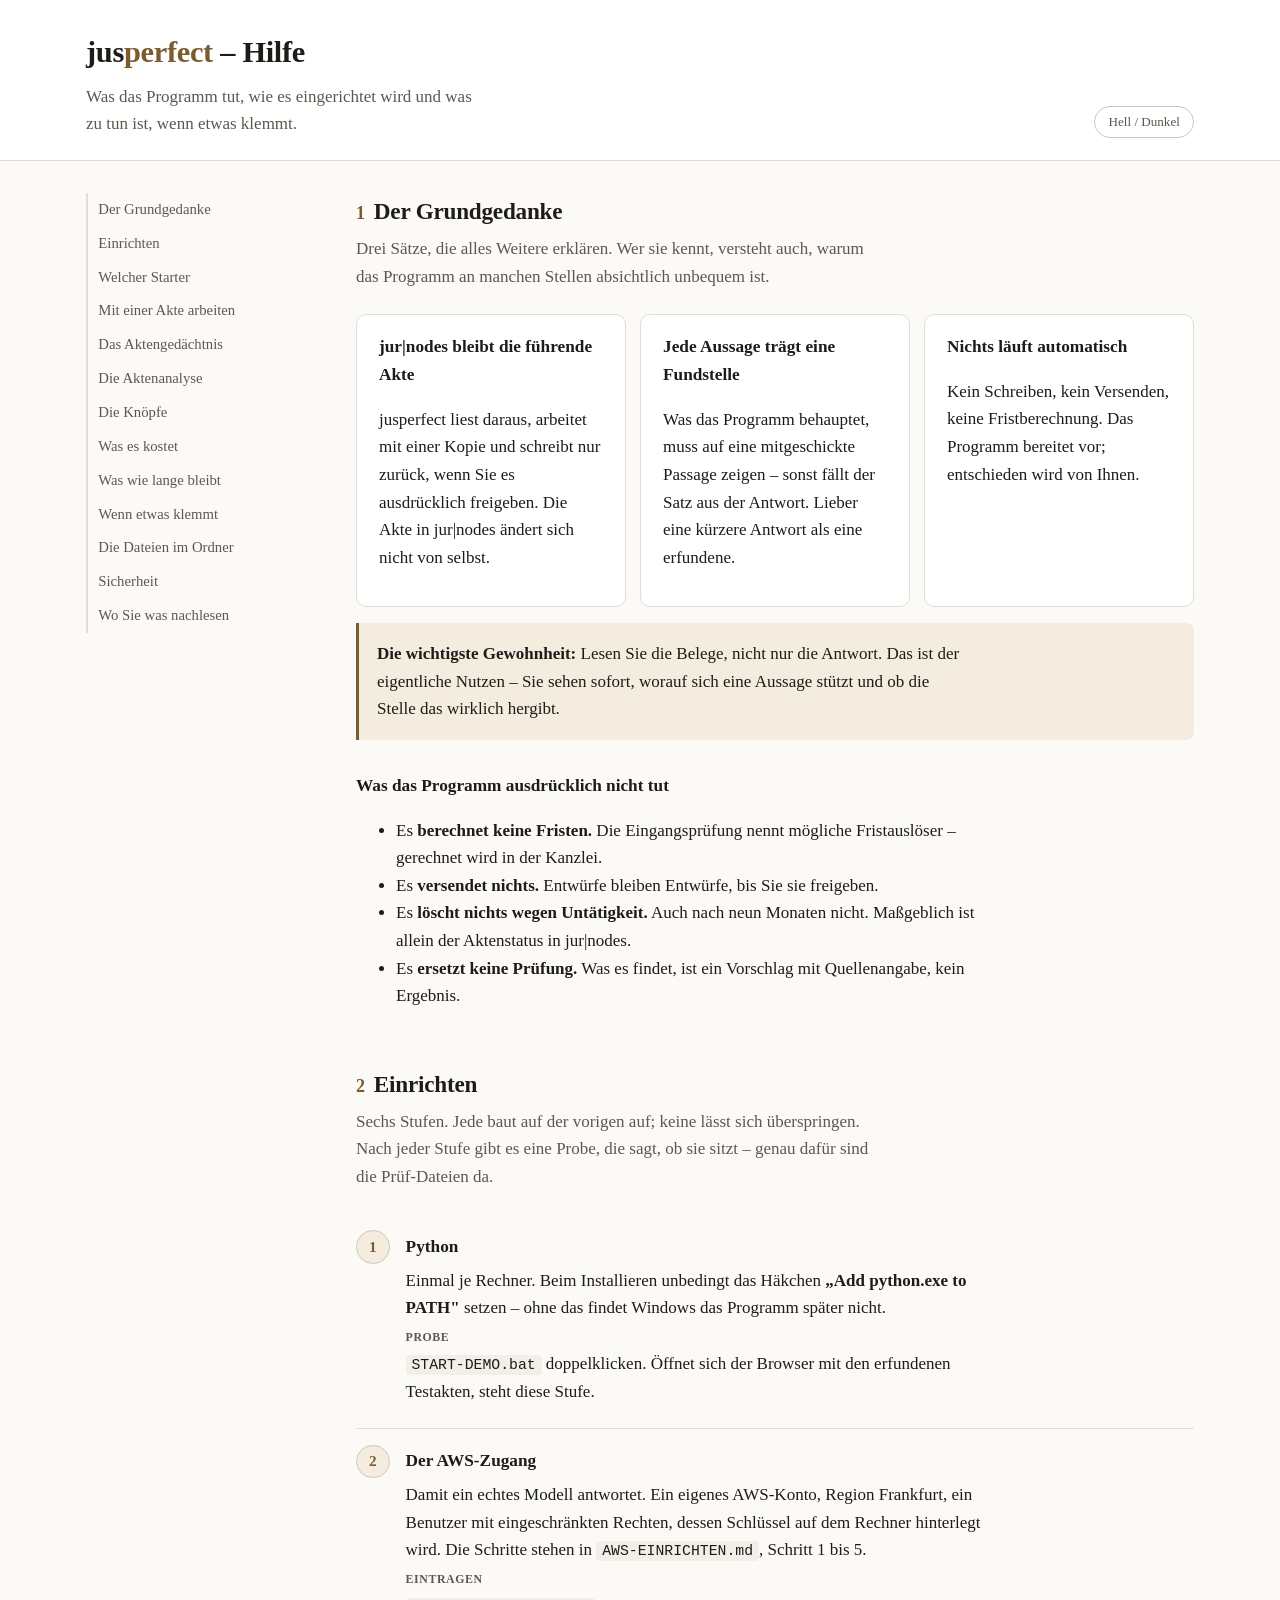
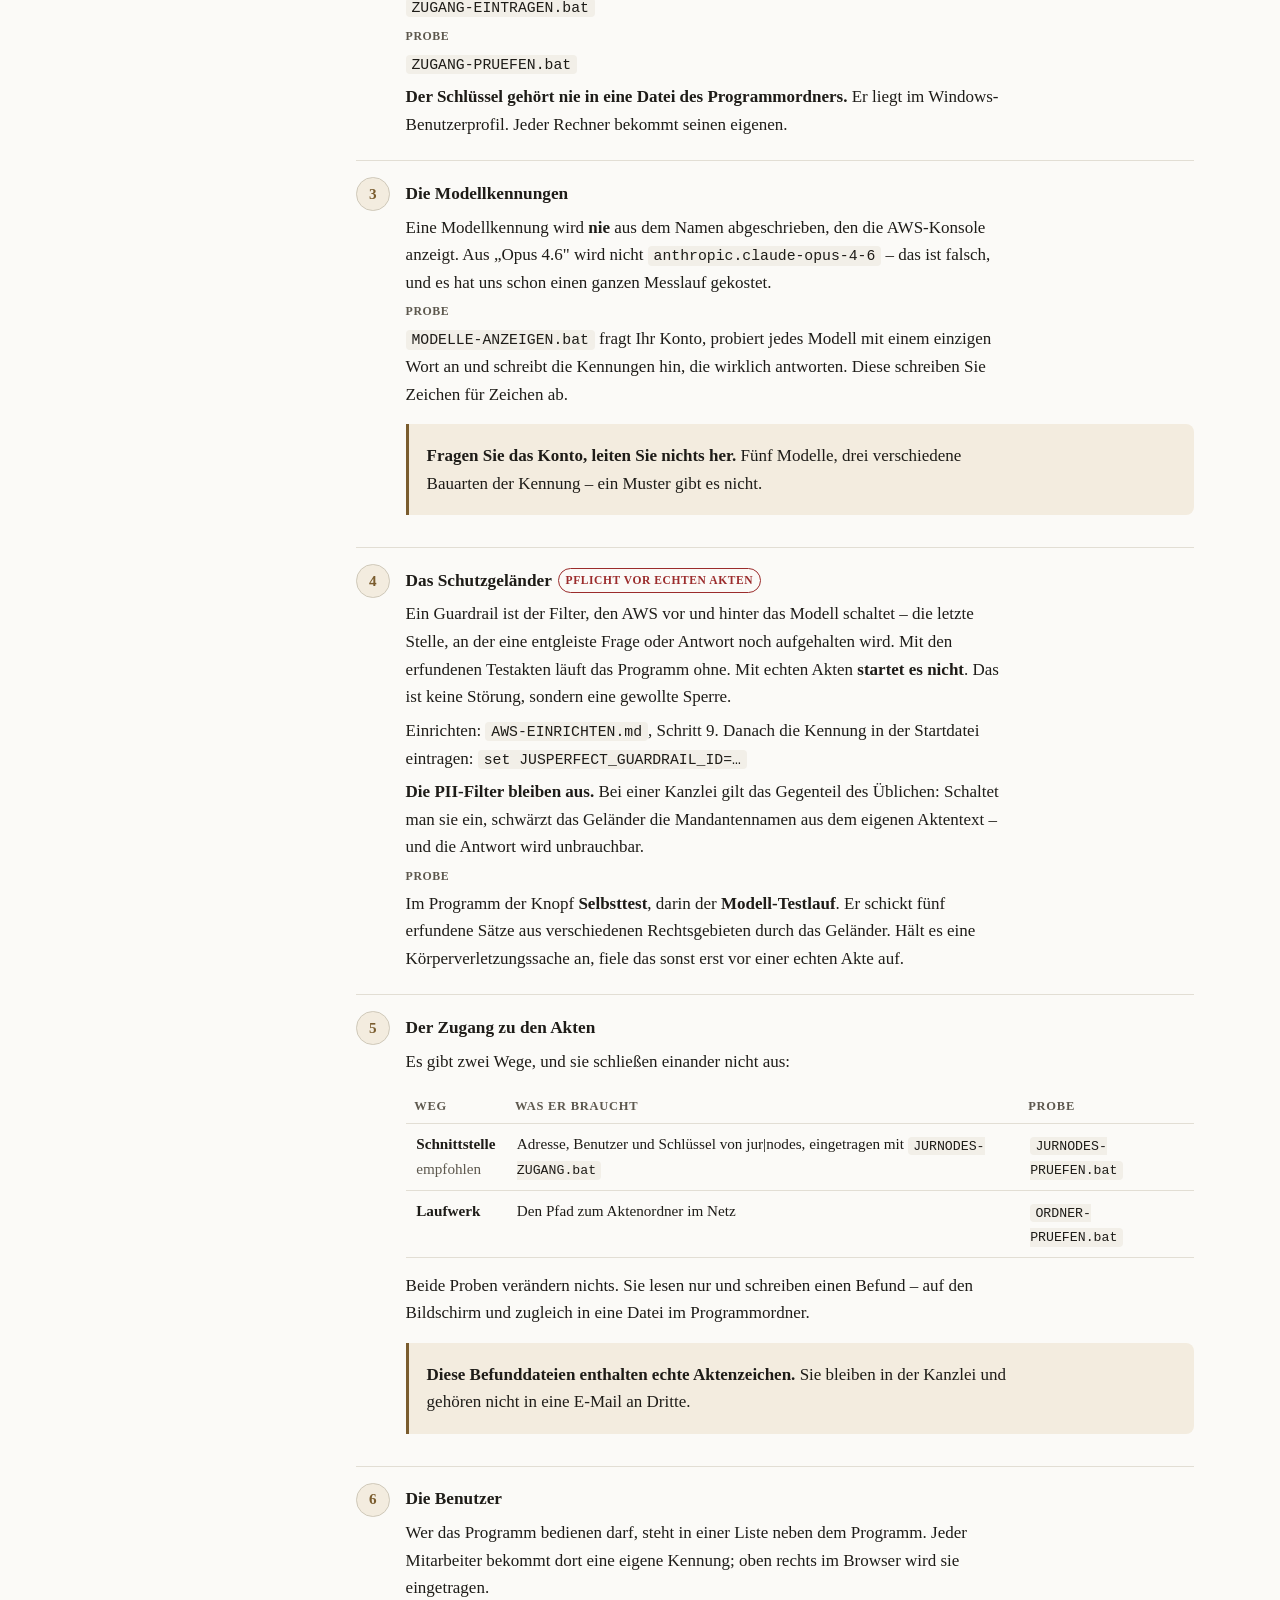
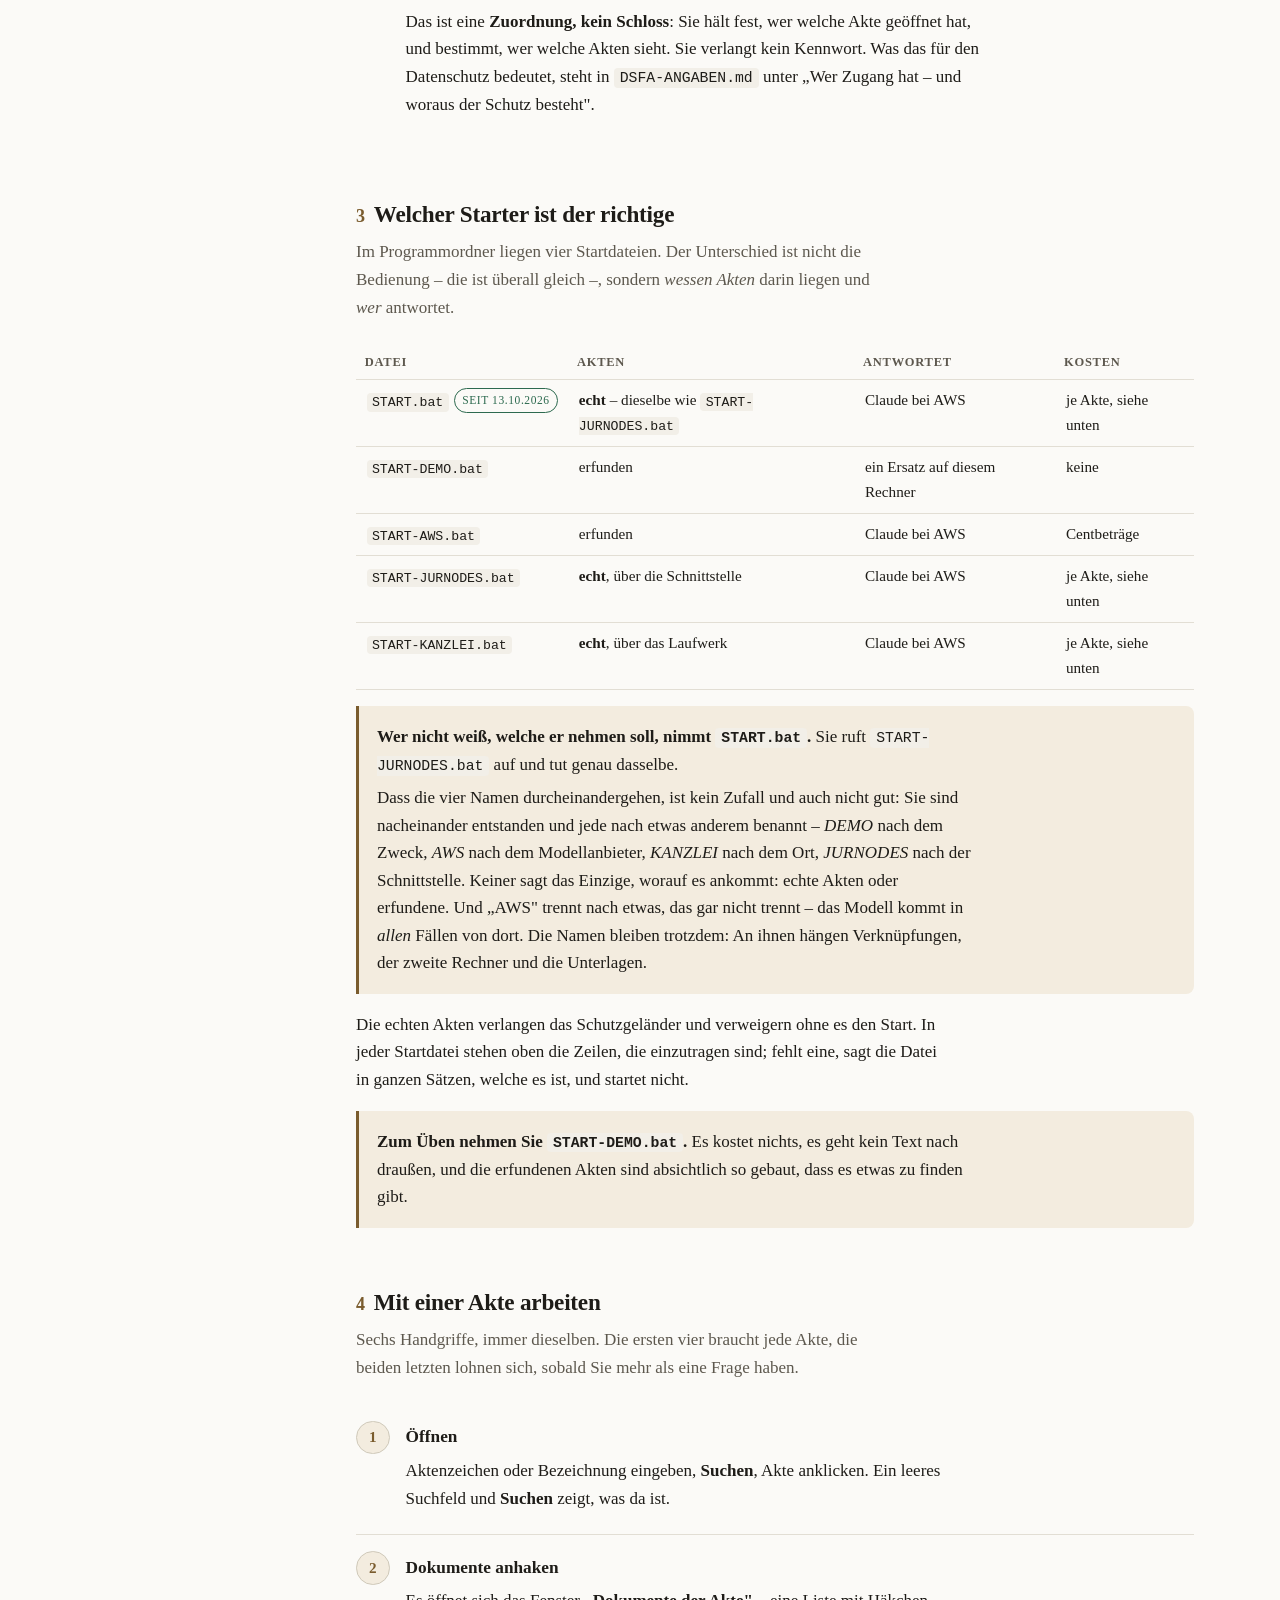
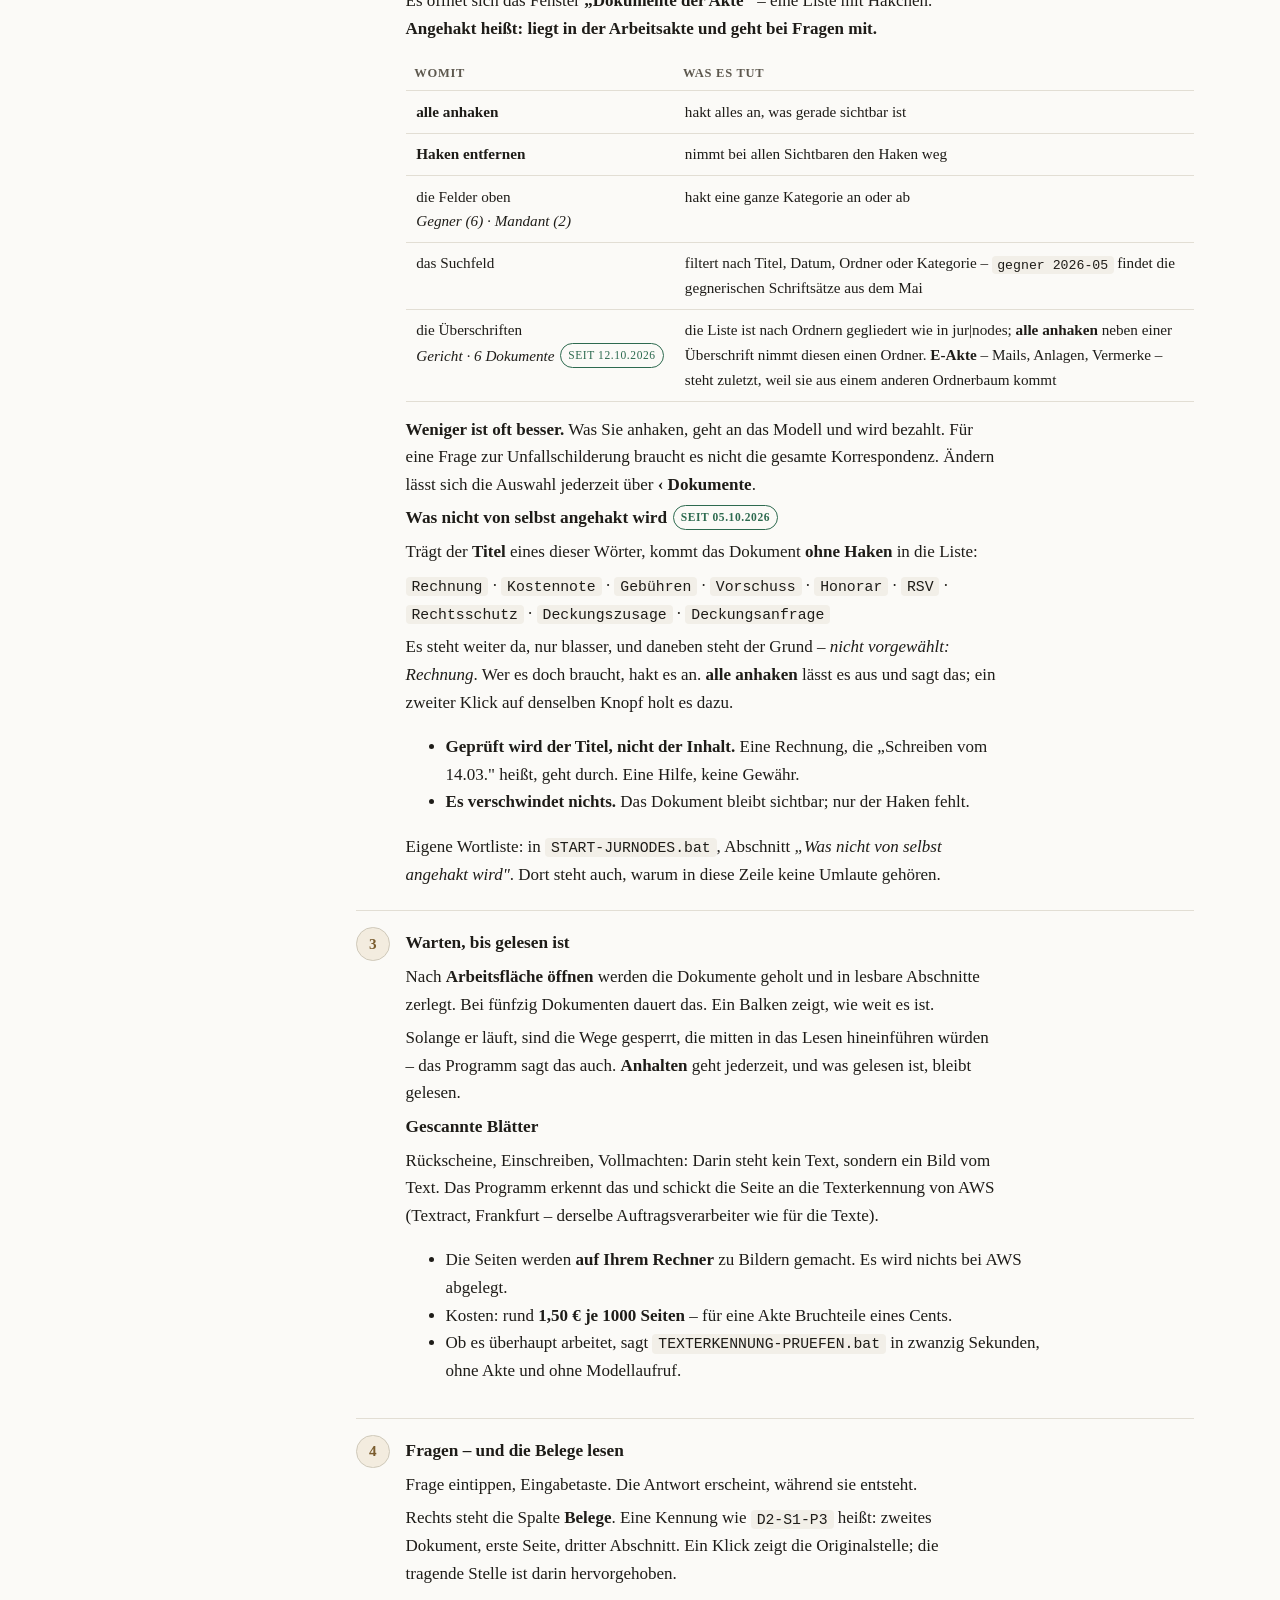
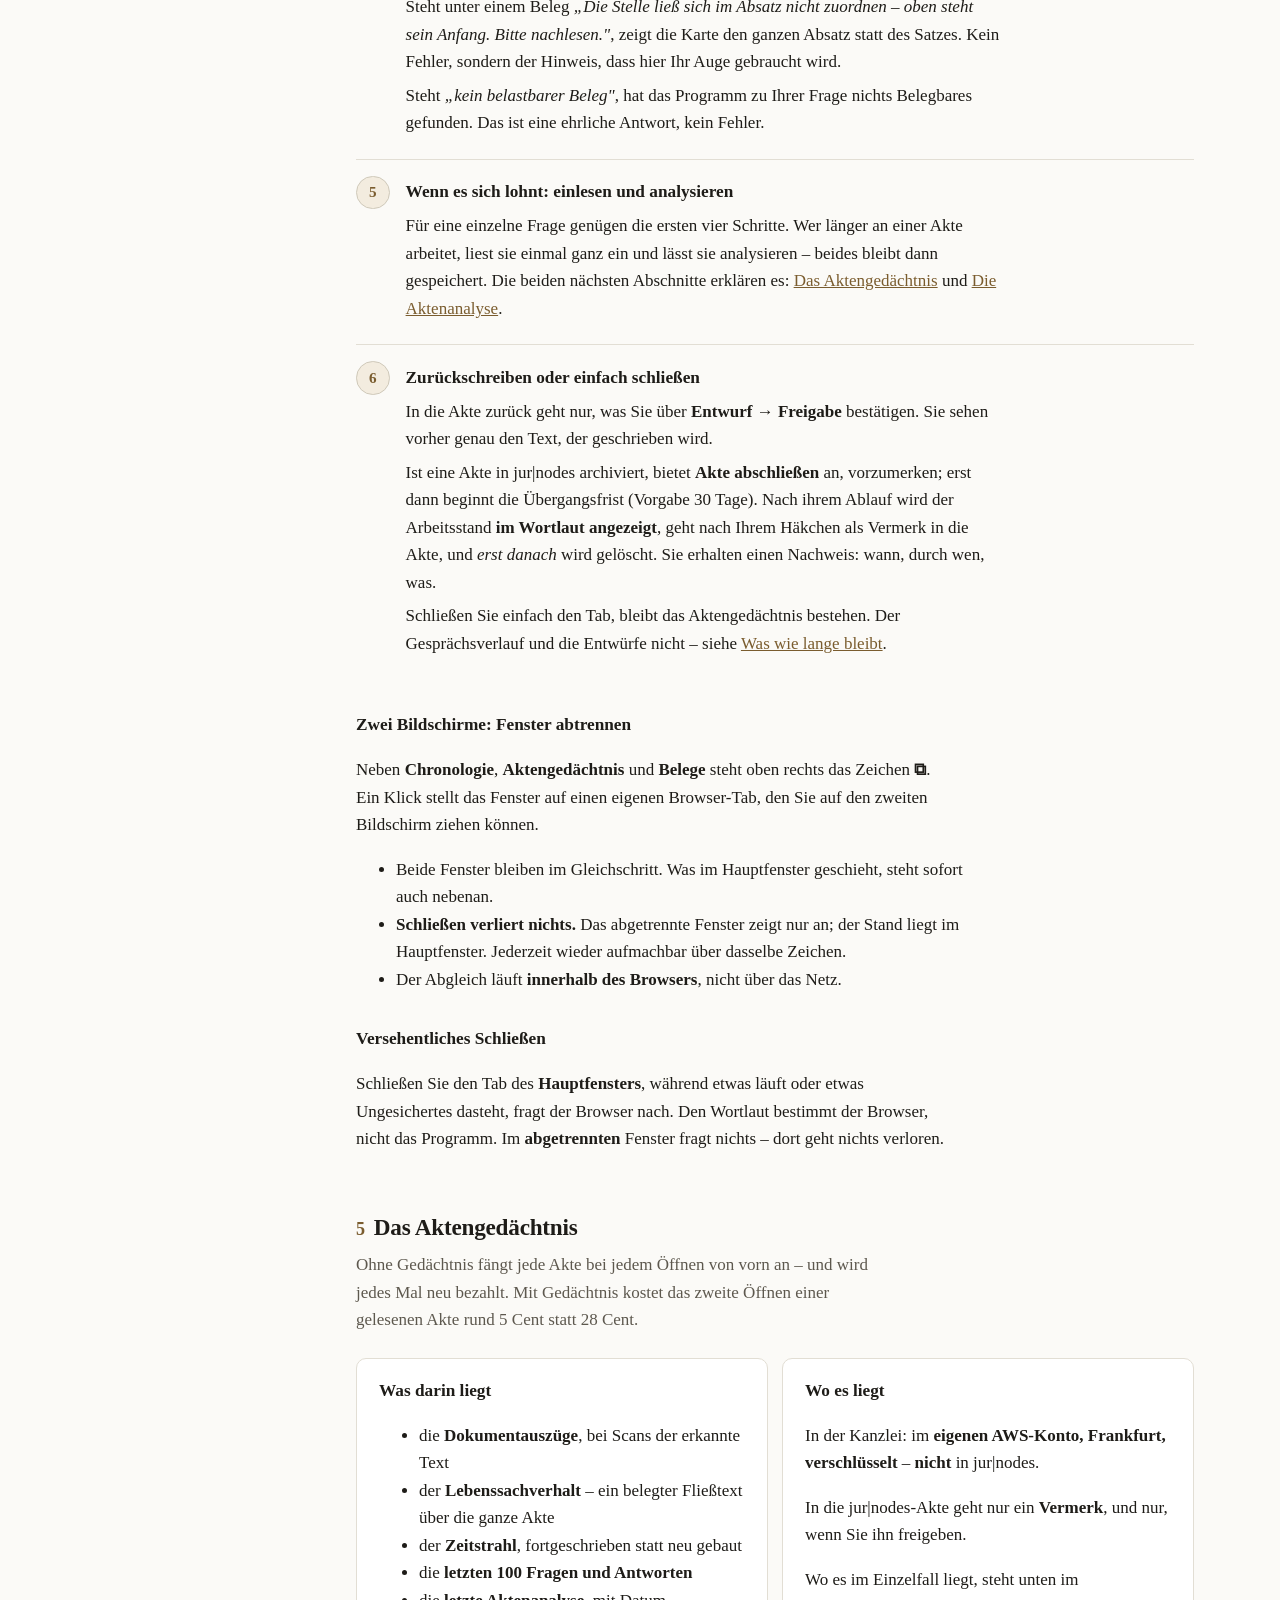
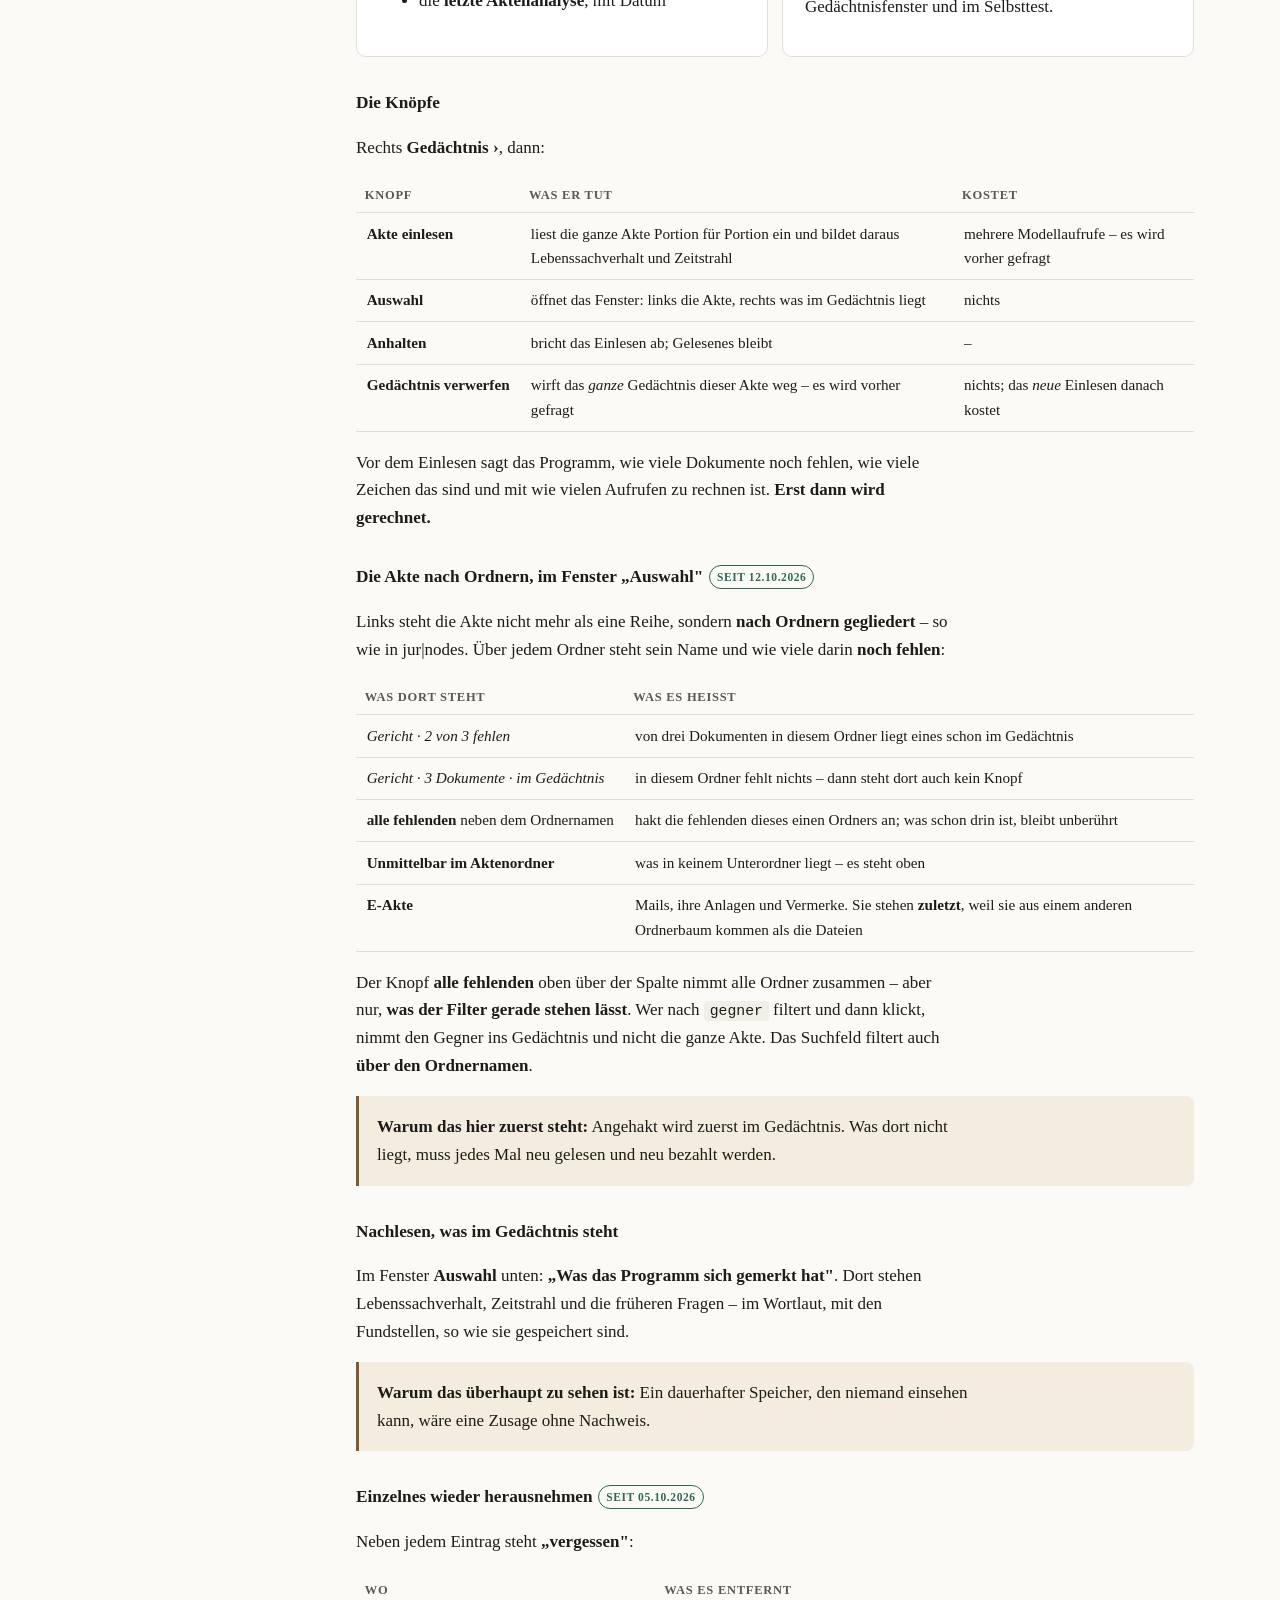
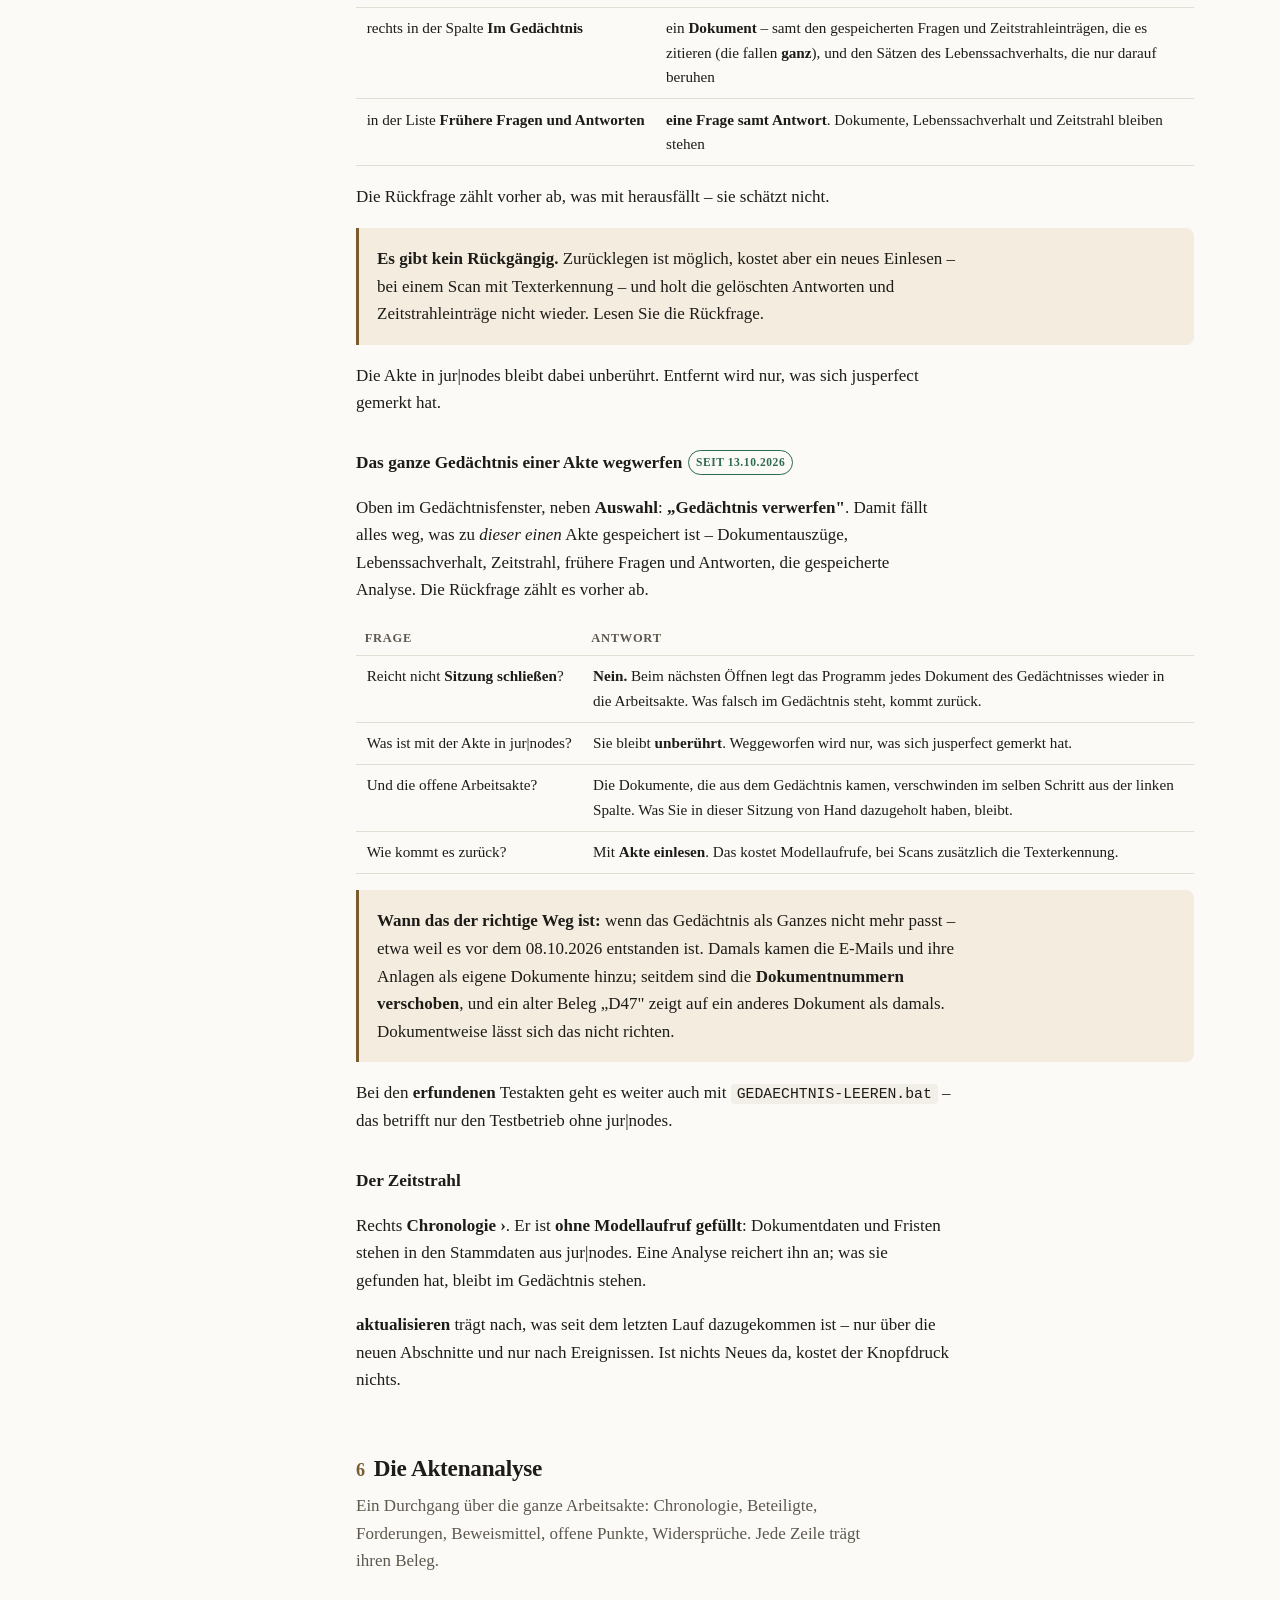
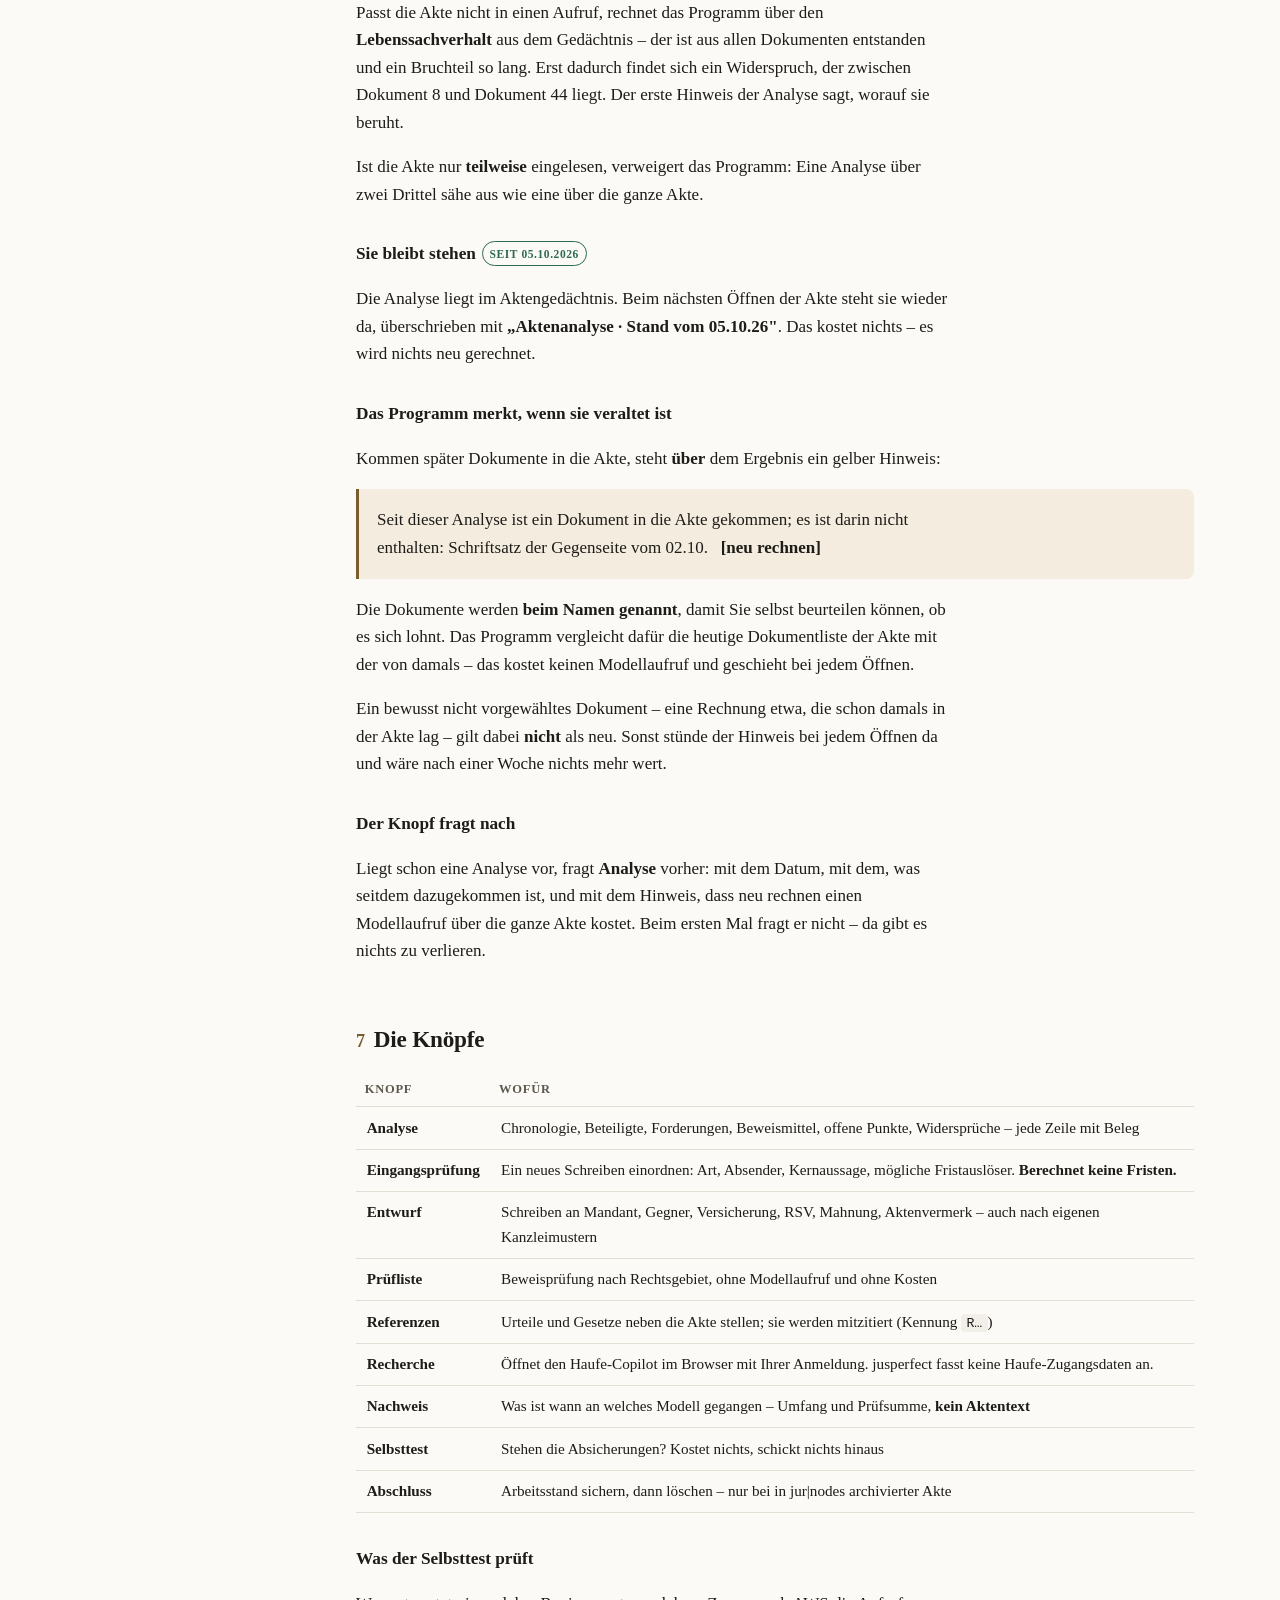
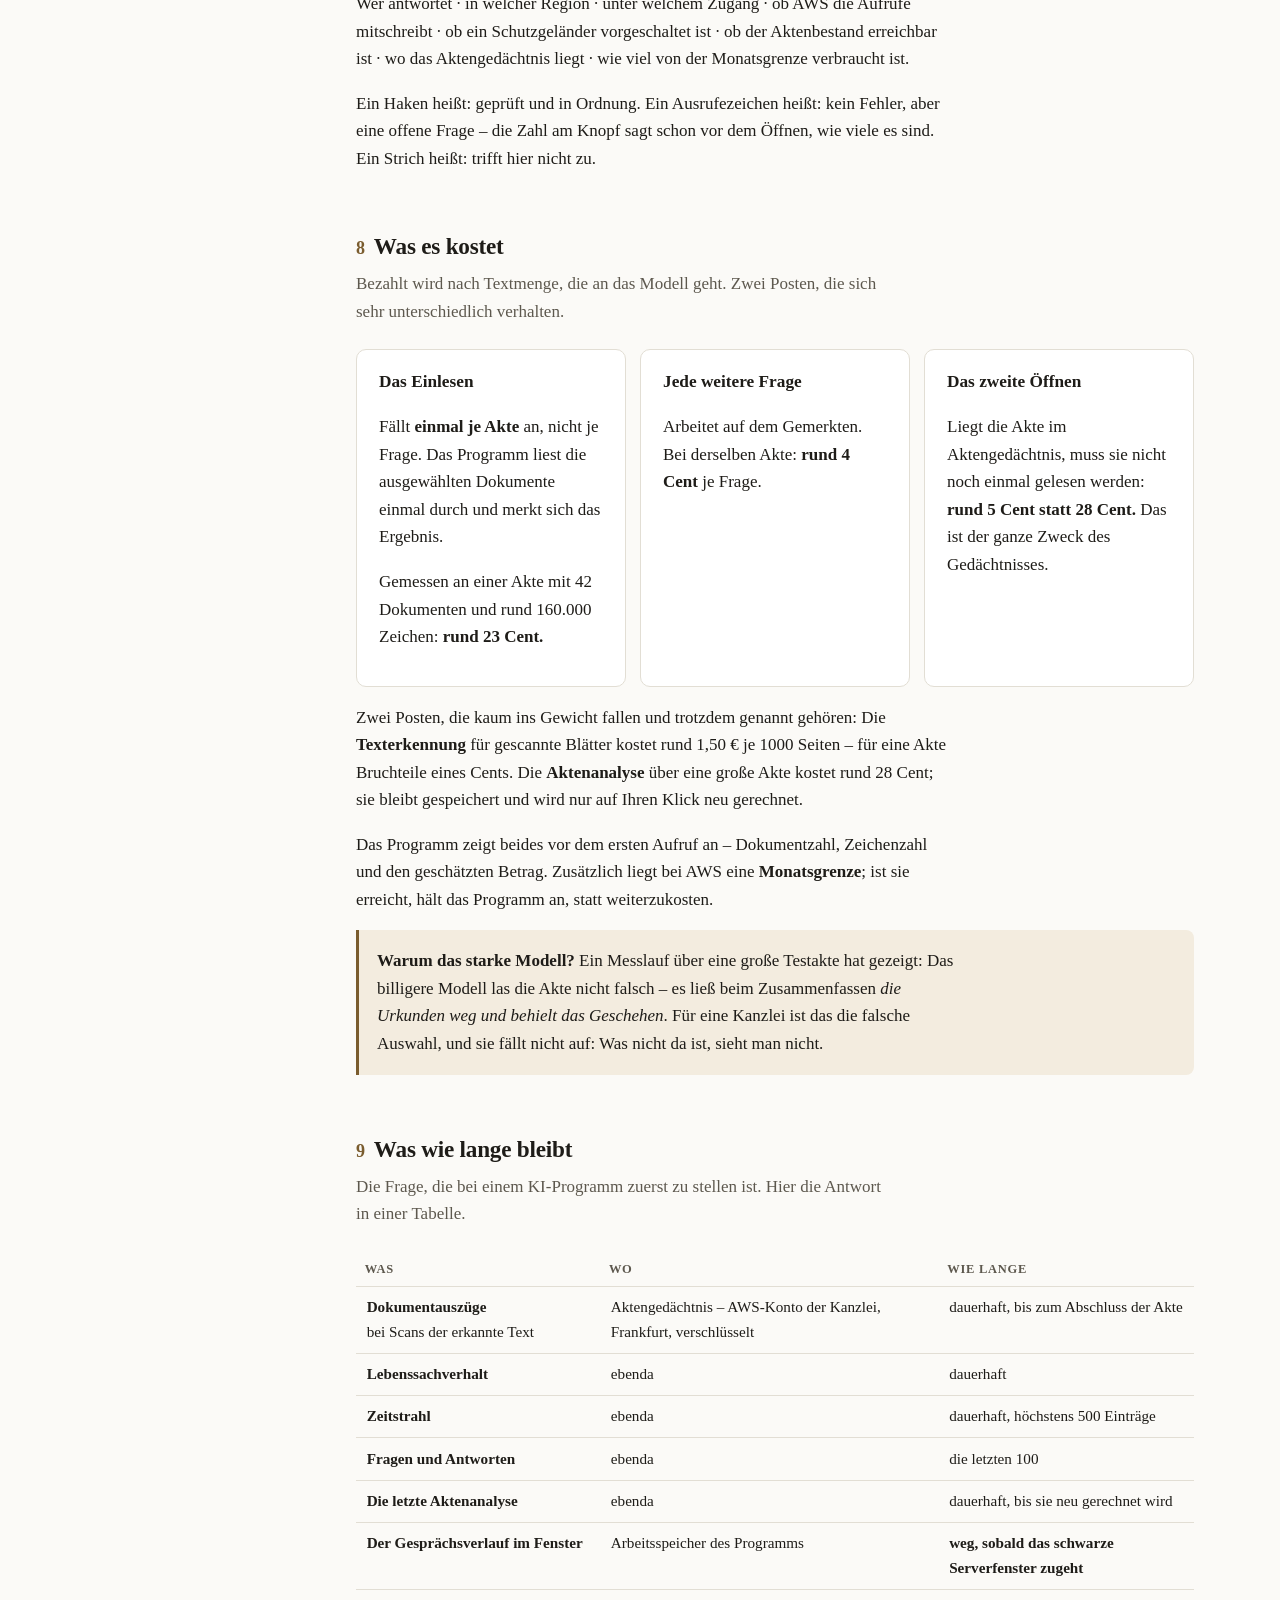
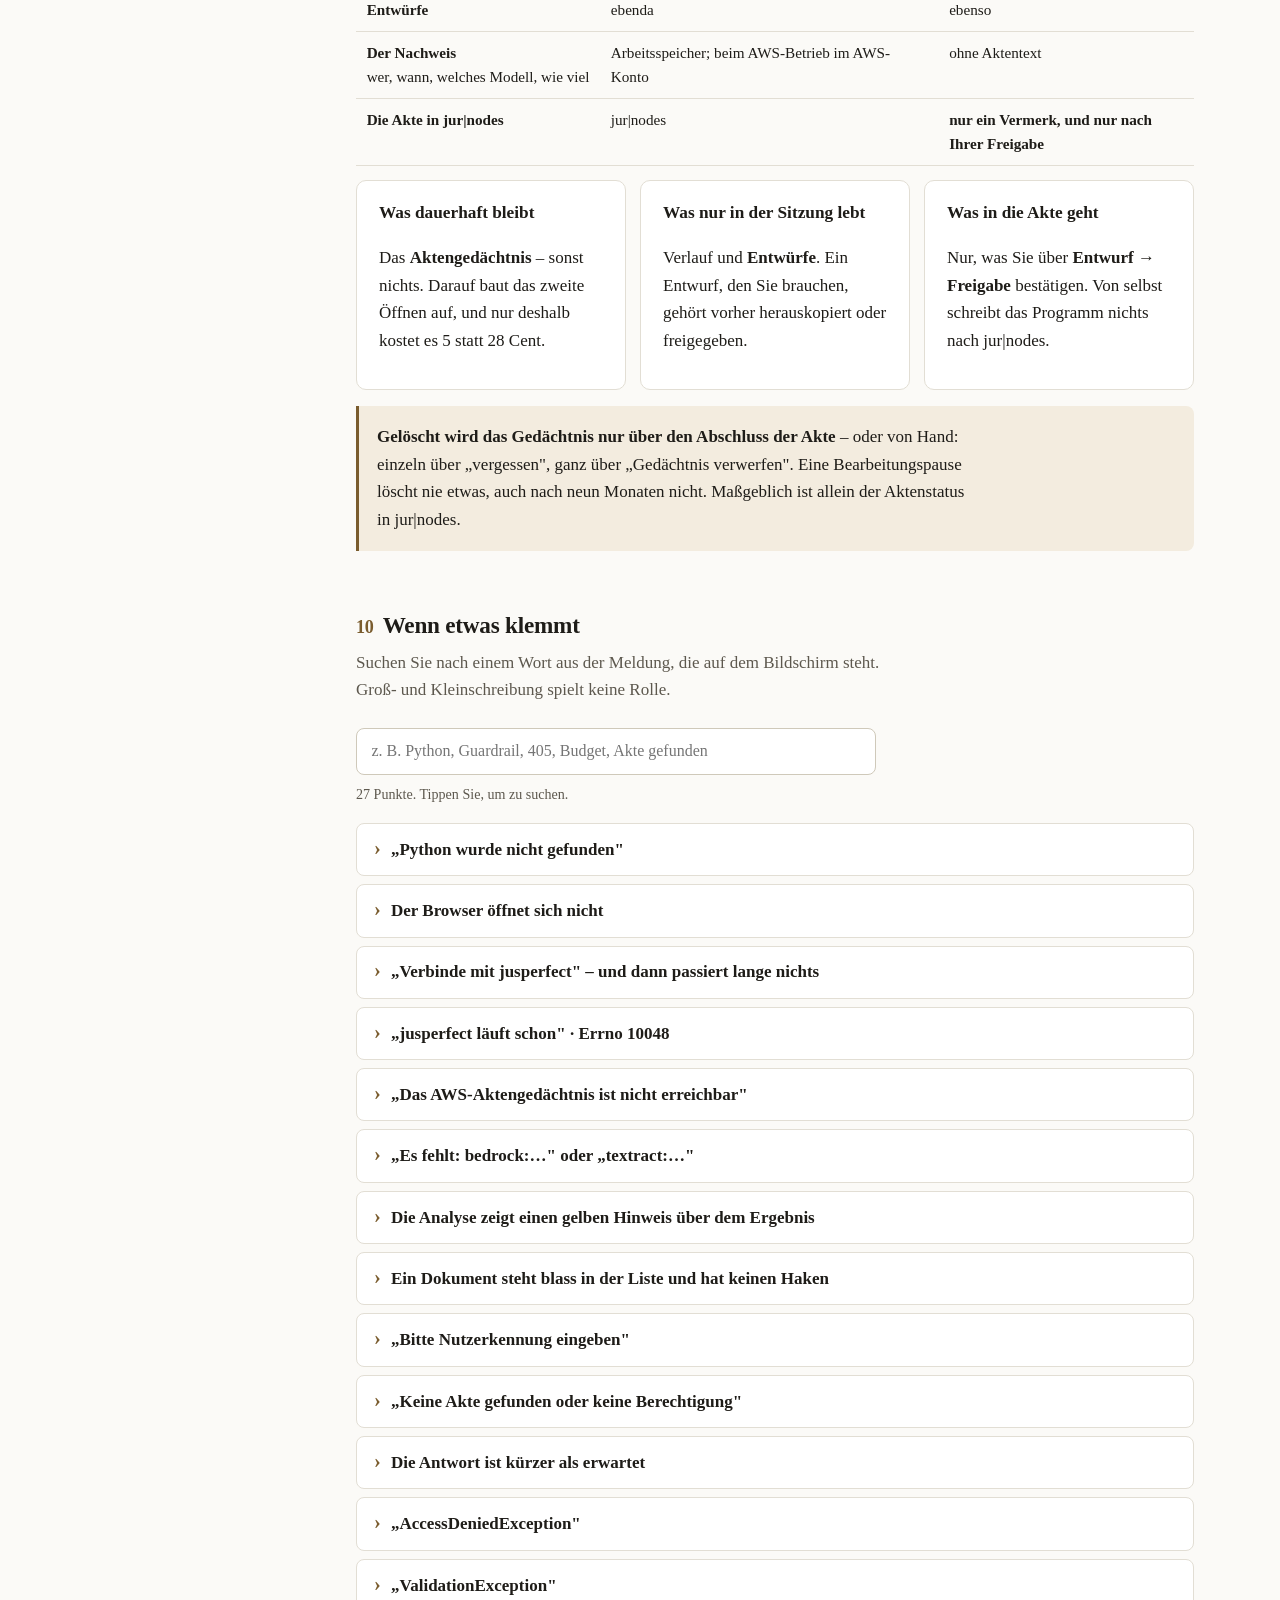
==== commit f8d2365b: "START.bat: ein Einstieg, der keine Ueberlegung verlangt Aus der Kanzlei: "Warum heisst die Startdate" ====
--- a/HILFE.html
+++ b/HILFE.html
@@ -342,13 +342,26 @@
 
   <table>
     <tr><th>Datei</th><th>Akten</th><th>Antwortet</th><th>Kosten</th></tr>
+    <tr><td><code>START.bat</code><span class="marke fertig">seit 13.10.2026</span></td><td><strong>echt</strong> – dieselbe wie <code>START-JURNODES.bat</code></td><td>Claude bei AWS</td><td>je Akte, siehe unten</td></tr>
     <tr><td><code>START-DEMO.bat</code></td><td>erfunden</td><td>ein Ersatz auf diesem Rechner</td><td>keine</td></tr>
     <tr><td><code>START-AWS.bat</code></td><td>erfunden</td><td>Claude bei AWS</td><td>Centbeträge</td></tr>
     <tr><td><code>START-JURNODES.bat</code></td><td><strong>echt</strong>, über die Schnittstelle</td><td>Claude bei AWS</td><td>je Akte, siehe unten</td></tr>
     <tr><td><code>START-KANZLEI.bat</code></td><td><strong>echt</strong>, über das Laufwerk</td><td>Claude bei AWS</td><td>je Akte, siehe unten</td></tr>
   </table>
 
-  <p>Die beiden letzten verlangen das Schutzgeländer und verweigern ohne es den Start. In
+  <div class="merksatz">
+    <p><strong>Wer nicht weiß, welche er nehmen soll, nimmt <code>START.bat</code>.</strong>
+    Sie ruft <code>START-JURNODES.bat</code> auf und tut genau dasselbe.</p>
+    <p>Dass die vier Namen durcheinandergehen, ist kein Zufall und auch nicht gut: Sie
+    sind nacheinander entstanden und jede nach etwas anderem benannt – <em>DEMO</em>
+    nach dem Zweck, <em>AWS</em> nach dem Modellanbieter, <em>KANZLEI</em> nach dem Ort,
+    <em>JURNODES</em> nach der Schnittstelle. Keiner sagt das Einzige, worauf es ankommt:
+    echte Akten oder erfundene. Und „AWS" trennt nach etwas, das gar nicht trennt – das
+    Modell kommt in <em>allen</em> Fällen von dort. Die Namen bleiben trotzdem: An ihnen
+    hängen Verknüpfungen, der zweite Rechner und die Unterlagen.</p>
+  </div>
+
+  <p>Die echten Akten verlangen das Schutzgeländer und verweigern ohne es den Start. In
   jeder Startdatei stehen oben die Zeilen, die einzutragen sind; fehlt eine, sagt die Datei
   in ganzen Sätzen, welche es ist, und startet nicht.</p>
 
@@ -1042,6 +1055,7 @@
 
   <h3>Starten</h3>
   <table>
+    <tr><td><code>START.bat</code><span class="marke fertig">seit 13.10.2026</span></td><td><strong>Echte Akten</strong> – der Weg, wenn man nicht überlegen will</td></tr>
     <tr><td><code>START-DEMO.bat</code></td><td>Erfundene Akten, ohne AWS, ohne Kosten</td></tr>
     <tr><td><code>START-AWS.bat</code></td><td>Erfundene Akten, echtes Modell bei AWS</td></tr>
     <tr><td><code>START-JURNODES.bat</code></td><td>Echte Akten über die Schnittstelle</td></tr>
@@ -1057,9 +1071,29 @@
     <tr><td><code>JURNODES-ZUGANG.bat</code></td><td>Adresse, Benutzer und Schlüssel von jur|nodes hinterlegen</td></tr>
     <tr><td><code>JURNODES-PRUEFEN.bat</code></td><td>Antwortet die Schnittstelle? Befund in <code>jurnodestest.txt</code></td></tr>
     <tr><td><code>ORDNER-PRUEFEN.bat</code></td><td>Taugt der Aktenordner? Befund in <code>ordnerpruefung.txt</code></td></tr>
+    <tr><td><code>AKTE-PRUEFEN.bat</code><span class="marke fertig">seit 13.10.2026</span></td><td>Welcher <em>Eintrag</em> einer bestimmten Akte lässt sich nicht lesen? Kostet nichts</td></tr>
     <tr><td><code>SPERRLISTE-ANLEGEN.bat</code><span class="marke fertig">seit 13.10.2026</span></td><td>Namen hinterlegen, die nie im Programmordner stehen dürfen – <strong>einmal je Rechner</strong></td></tr>
     <tr><td><code>SPERRLISTE-PRUEFEN.bat</code><span class="marke fertig">seit 13.10.2026</span></td><td>Steht ein echter Name oder ein echtes Aktenzeichen im Ordner? Kostet nichts</td></tr>
   </table>
+
+  <h3>Wenn eine Akte sich nicht öffnen lässt<span class="marke fertig">seit 13.10.2026</span></h3>
+  <p>Steht beim Öffnen <em>„Interner Fehler. Der Vorgang wurde abgebrochen. Vorgangsnummer
+  …"</em>, heißt das: ein Fehler, mit dem niemand gerechnet hat. Zwei Wege führen weiter:</p>
+  <table>
+    <tr><th>Weg</th><th>Was er sagt</th></tr>
+    <tr><td><code>AKTE-PRUEFEN.bat</code></td><td>Geht dieselbe Akte Eintrag für Eintrag durch und sagt, <strong>welcher</strong> nicht lesbar ist – mit Art, Richtung und Datum. Liest nur, kostet nichts, schreibt nichts, holt keinen Dokumentinhalt und liest das Aktengedächtnis nicht einmal.</td></tr>
+    <tr><td>das schwarze Fenster</td><td>Dort steht eine Zeile mit derselben Vorgangsnummer und dem Wort <code>fehler_abgefangen</code>. Sie nennt die Codestelle.</td></tr>
+  </table>
+  <div class="merksatz">
+    <p><strong>Beide Ausgaben enthalten keinen Akteninhalt</strong> – kein Betreff, kein
+    Dateiname, kein Beteiligter, keinen Text. Kennungen stehen verdeckt. Sie lassen sich
+    weitergeben.</p>
+  </div>
+  <p>Ein einzelner Eintrag, der nicht lesbar ist, hält die Akte seit dem 13.10.2026
+  <strong>nicht mehr zu</strong>: Er fällt allein aus, und oben in der Dokumentliste steht,
+  wie viele es sind und woran es lag. Dasselbe gilt für ein Aktengedächtnis, das sich nicht
+  mehr einlesen lässt – dann geht die Akte ohne Erinnerung auf, und der Hinweis nennt den
+  Weg („Gedächtnis verwerfen", dann „Akte einlesen").</p>
 
   <h3>Die Sperrliste<span class="marke fertig">seit 13.10.2026</span></h3>
   <p>Am 11.10.2026 standen echte Namen aus echten Akten im Programmordner. Dagegen
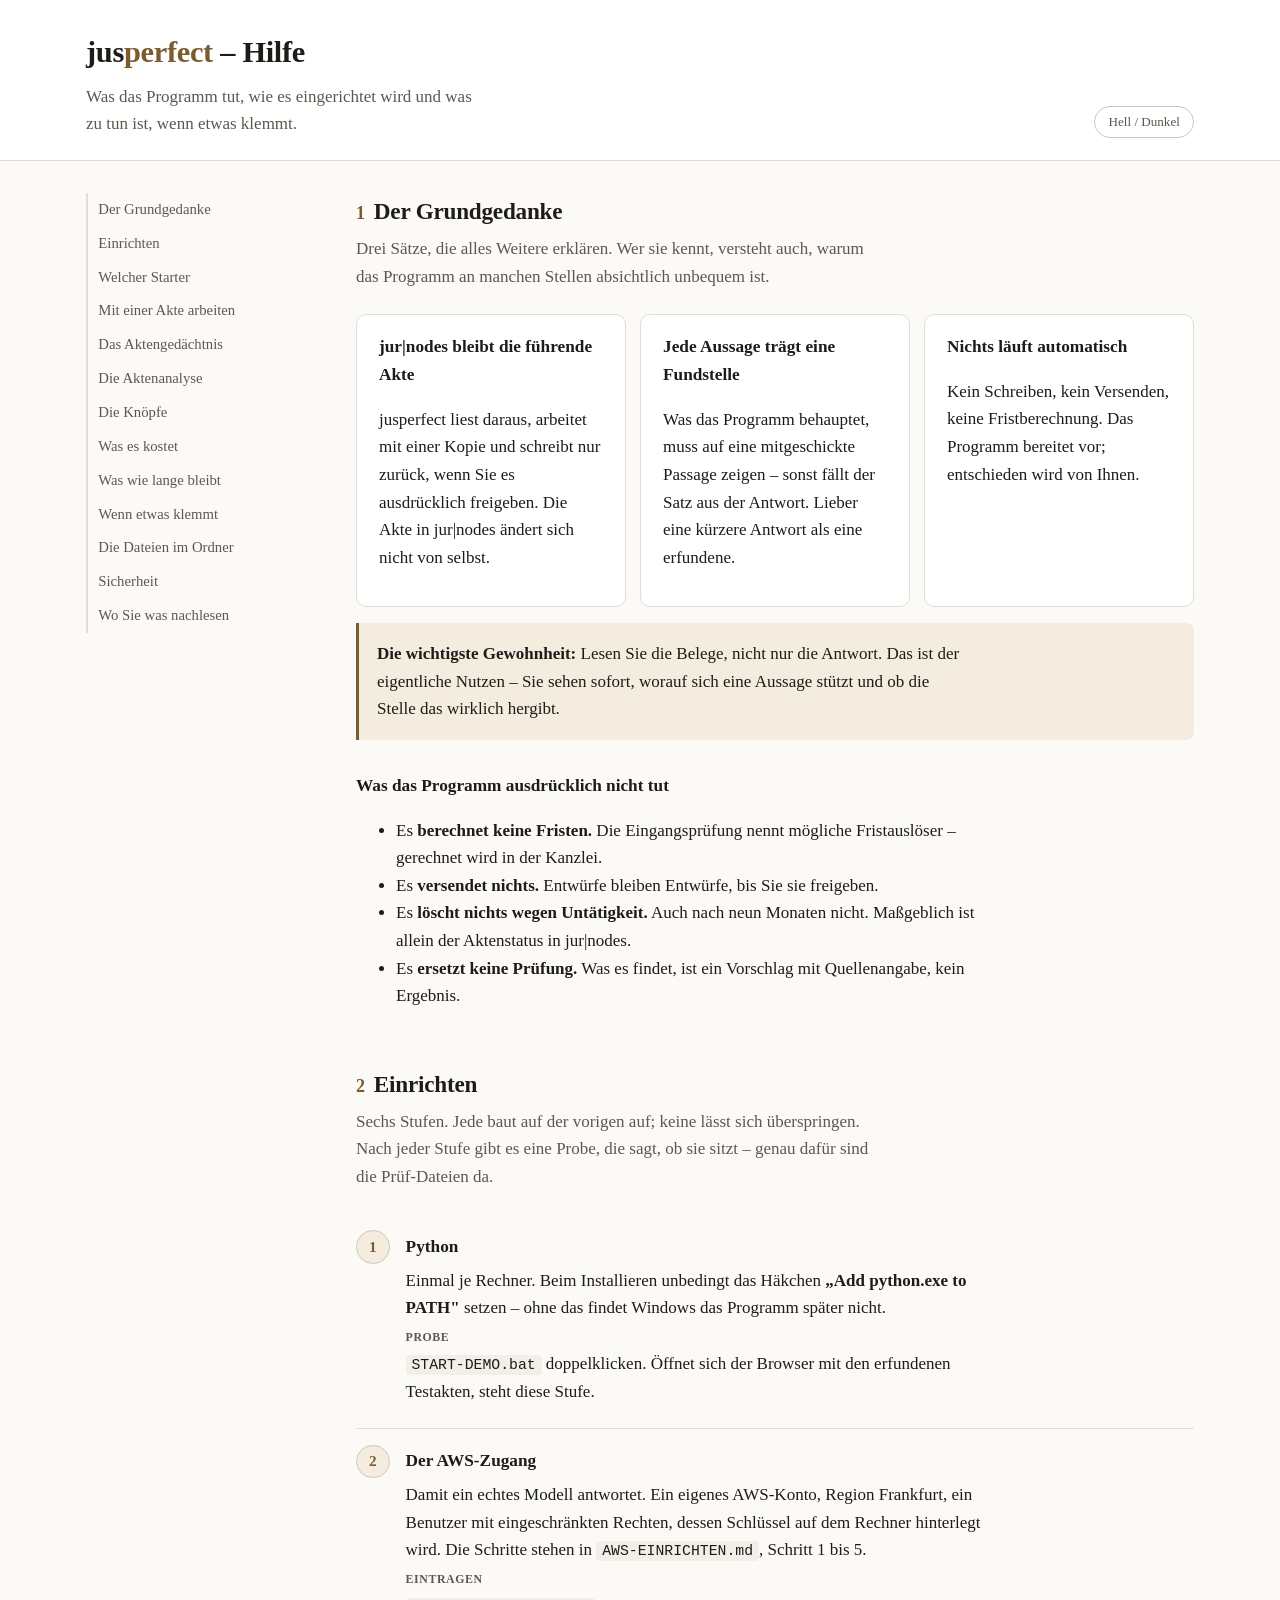
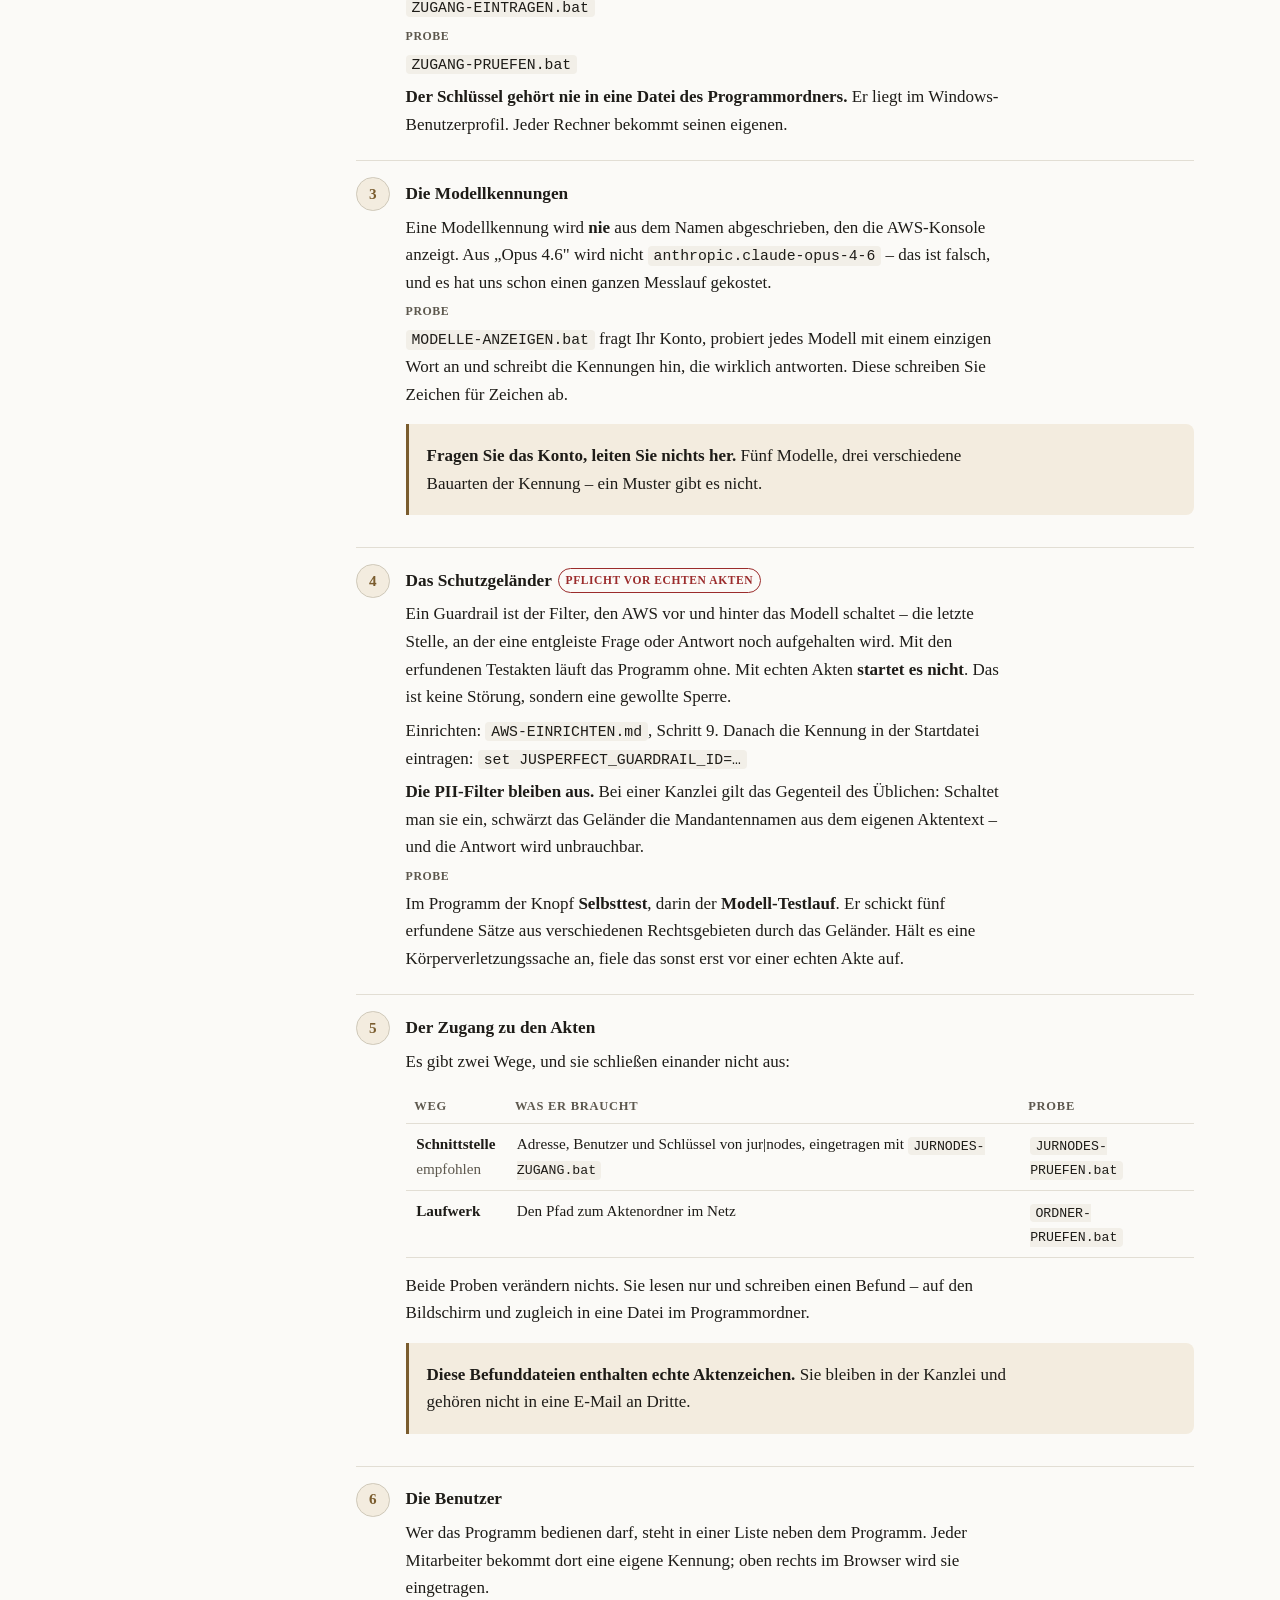
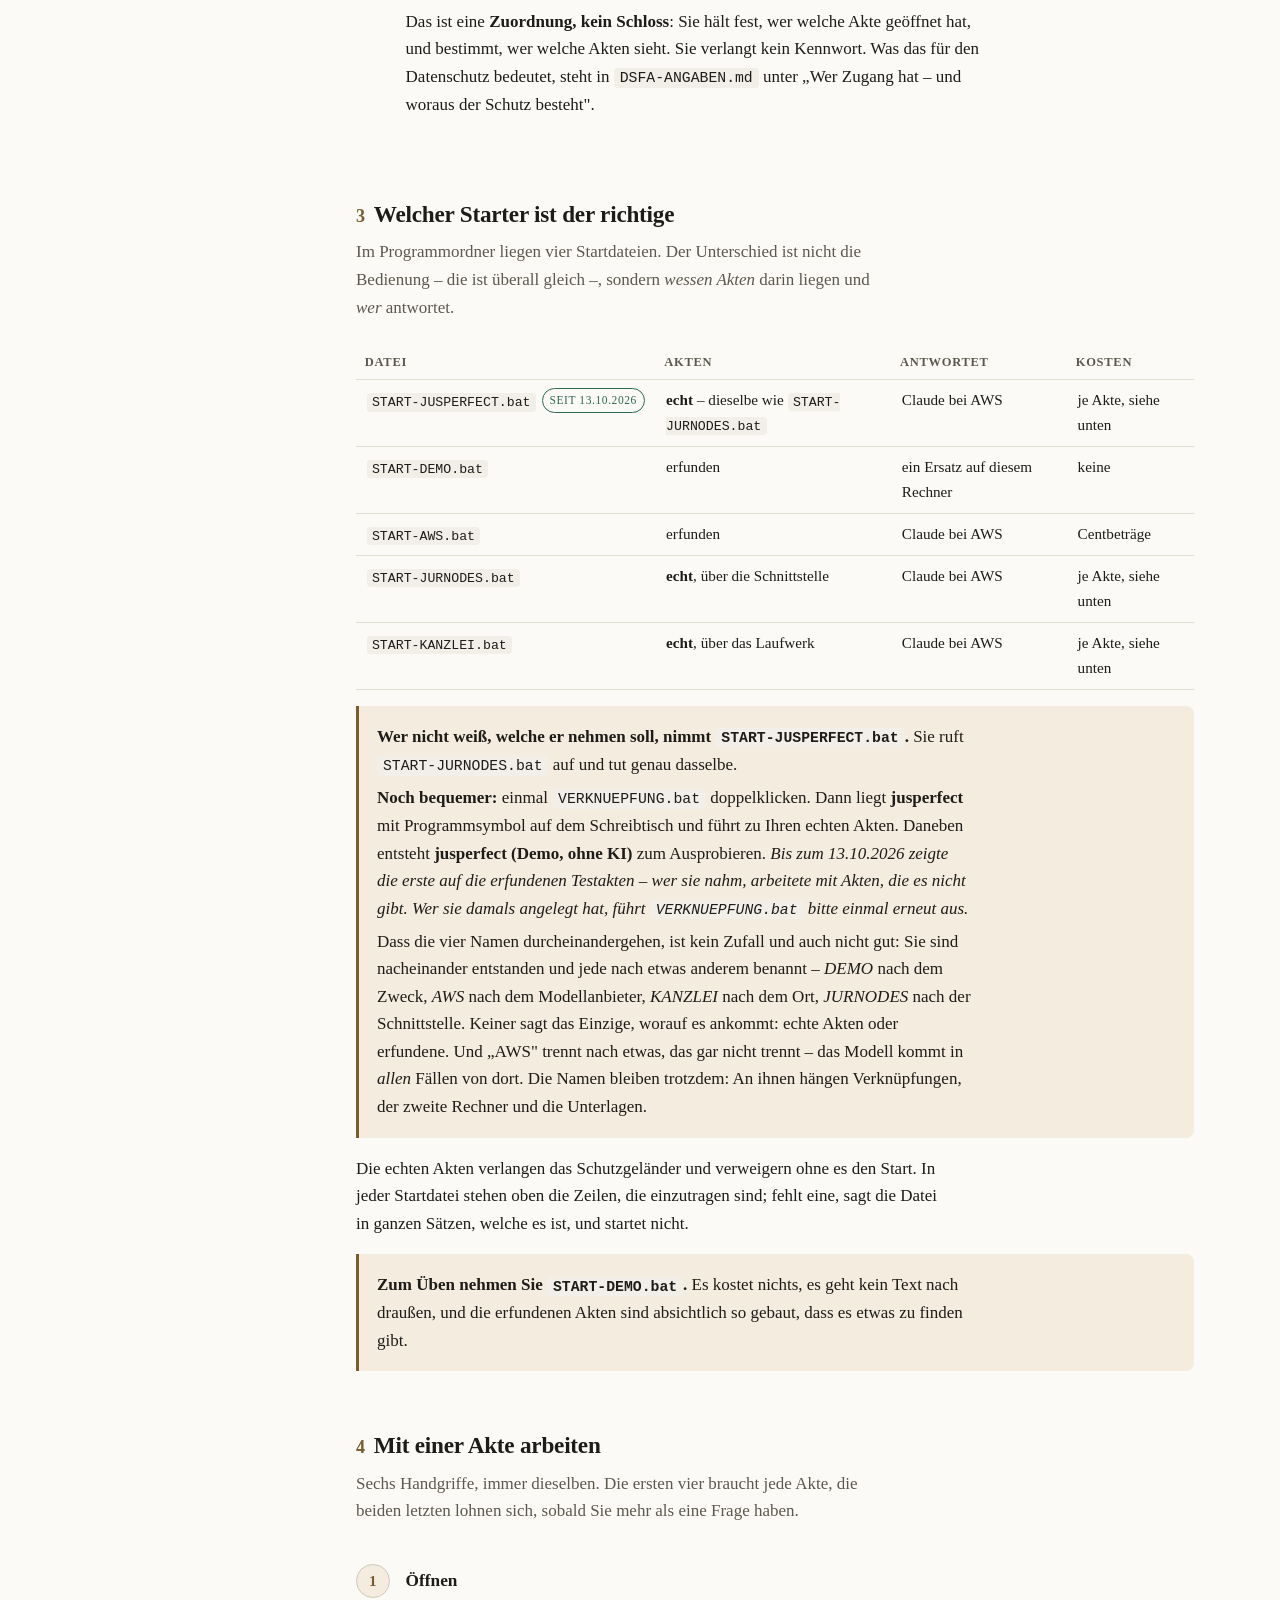
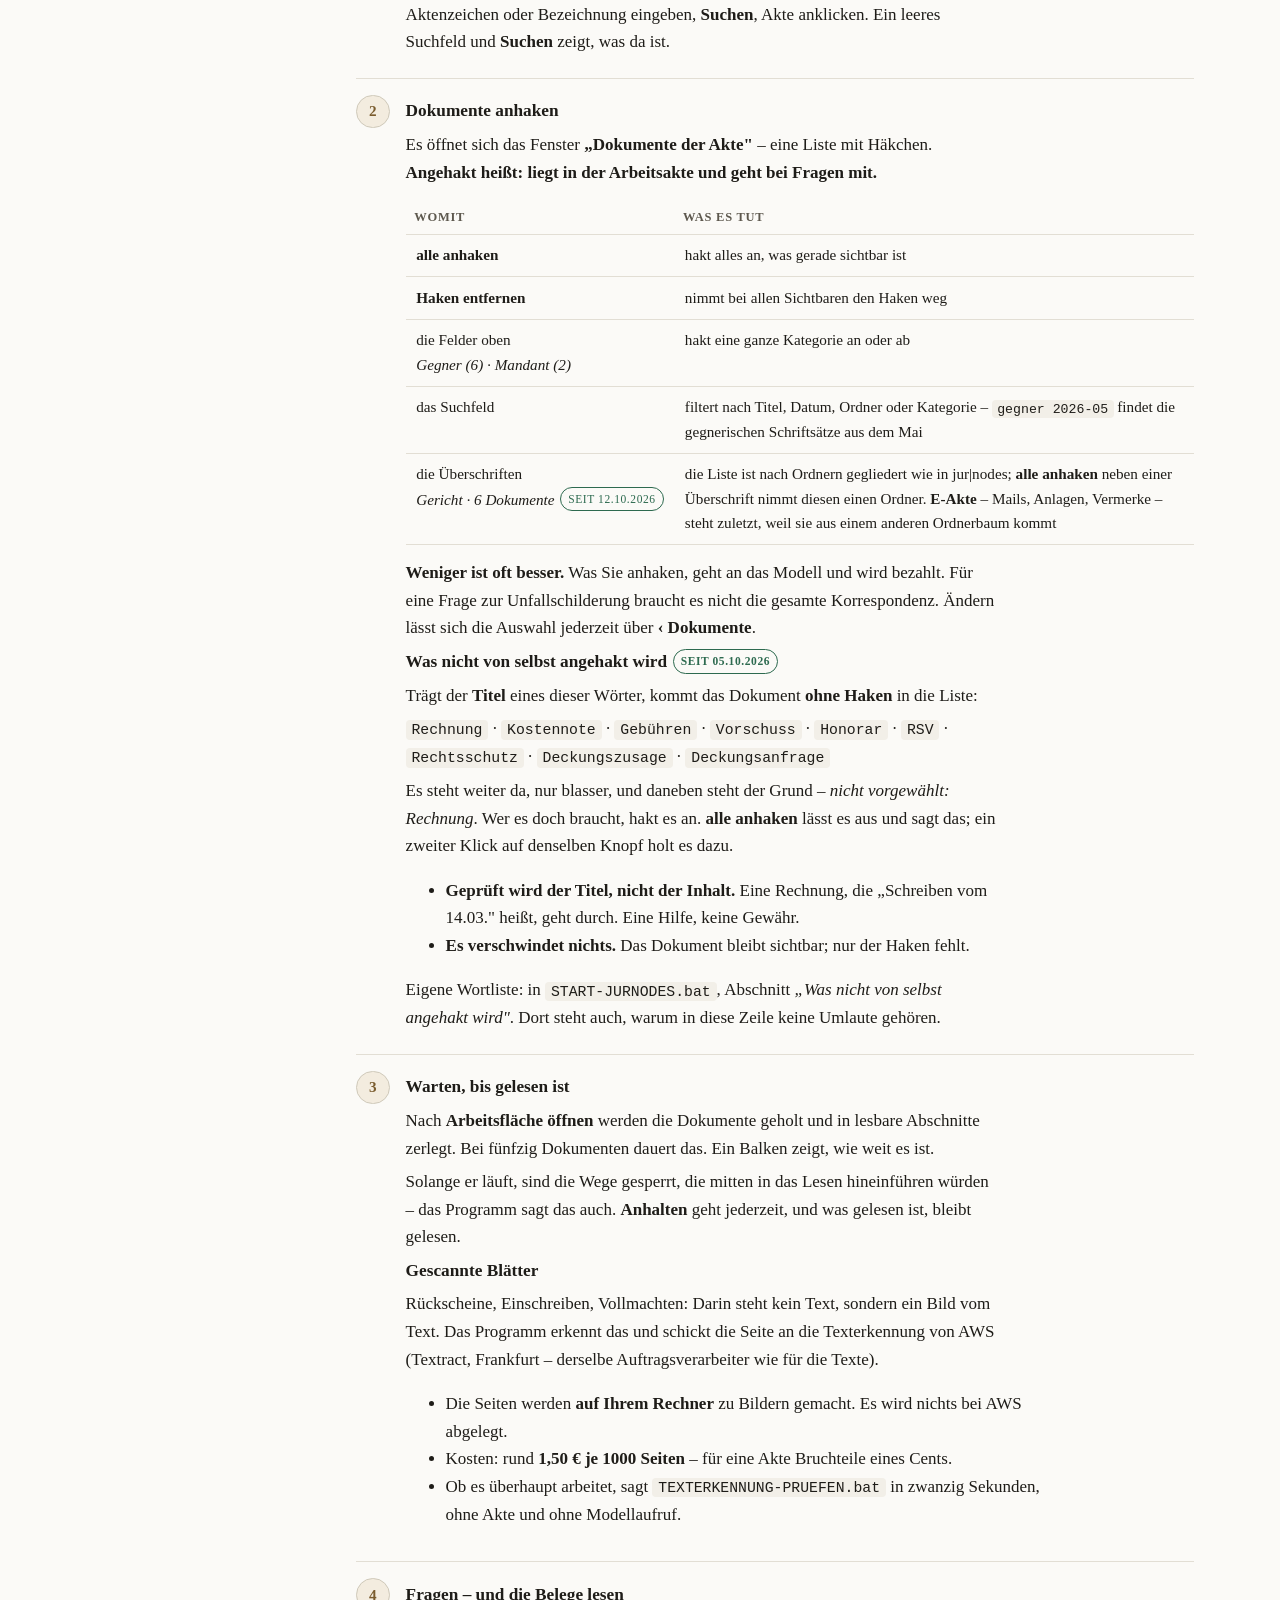
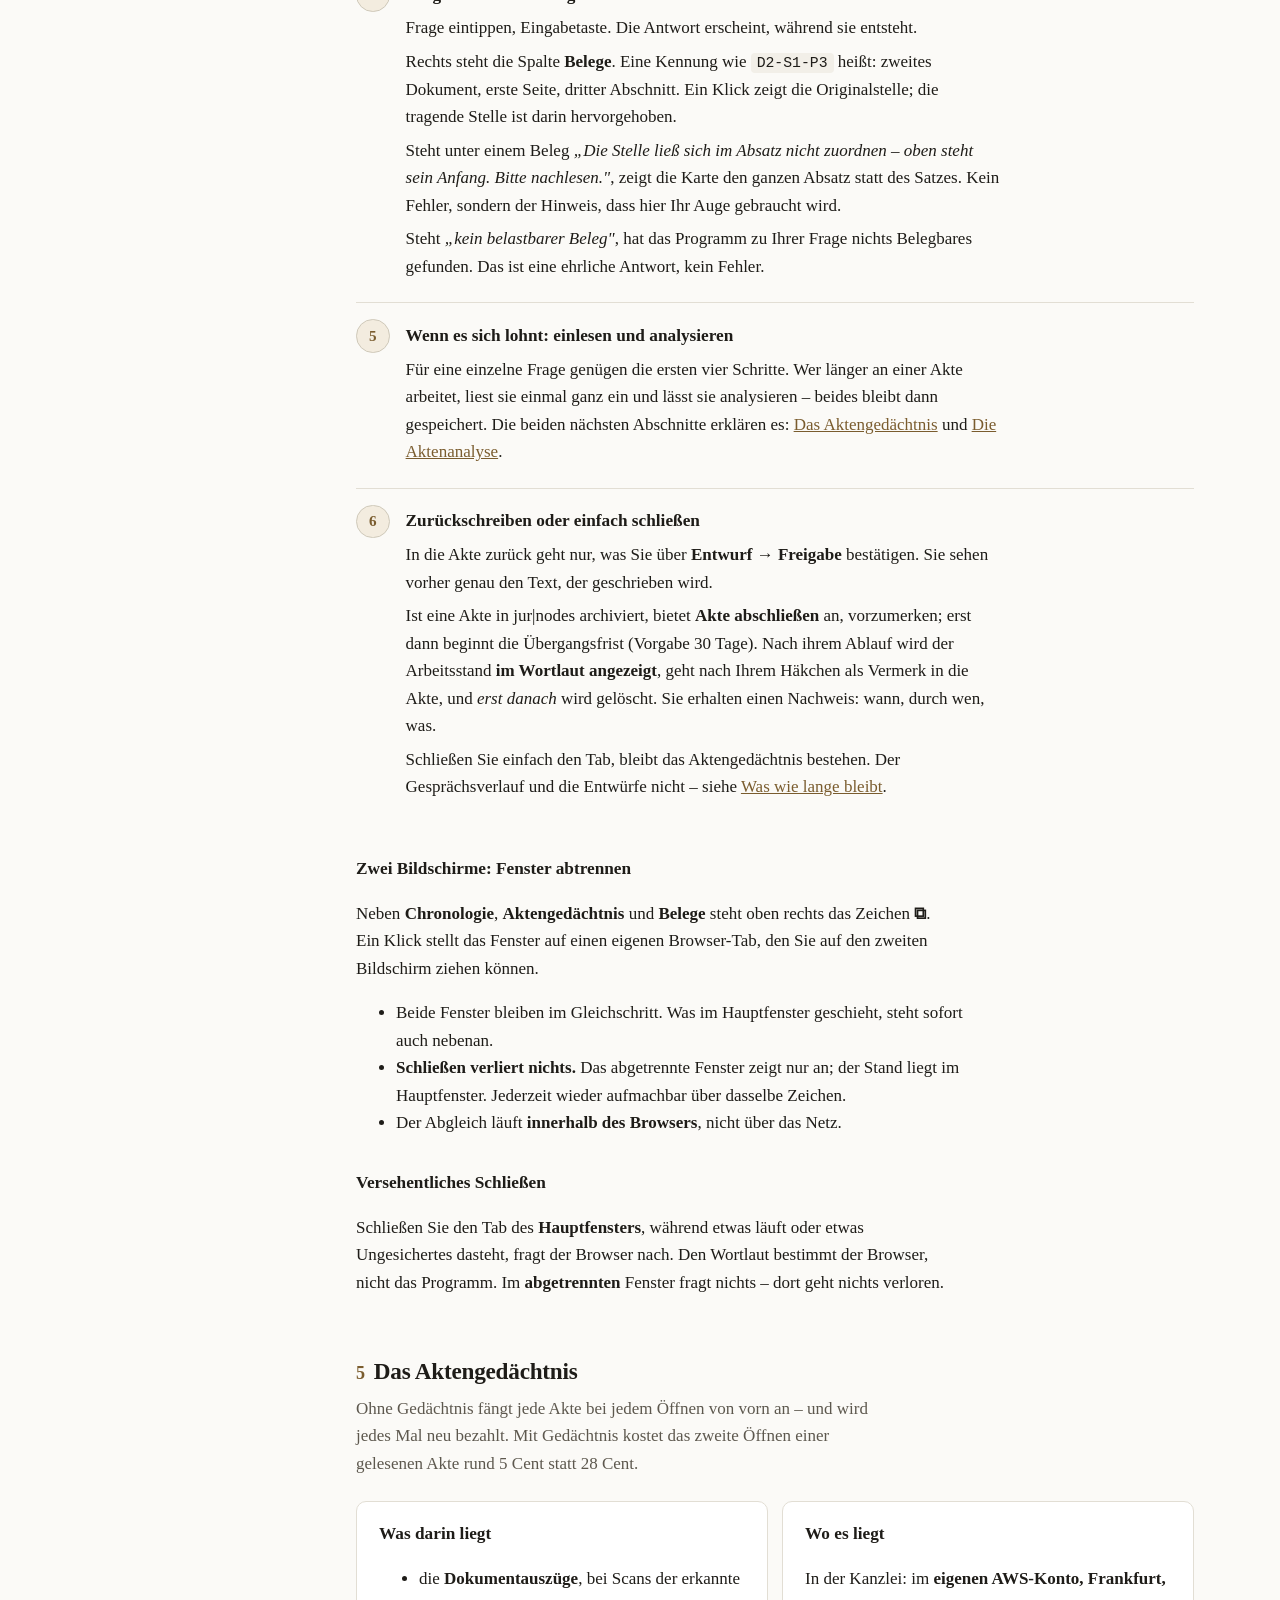
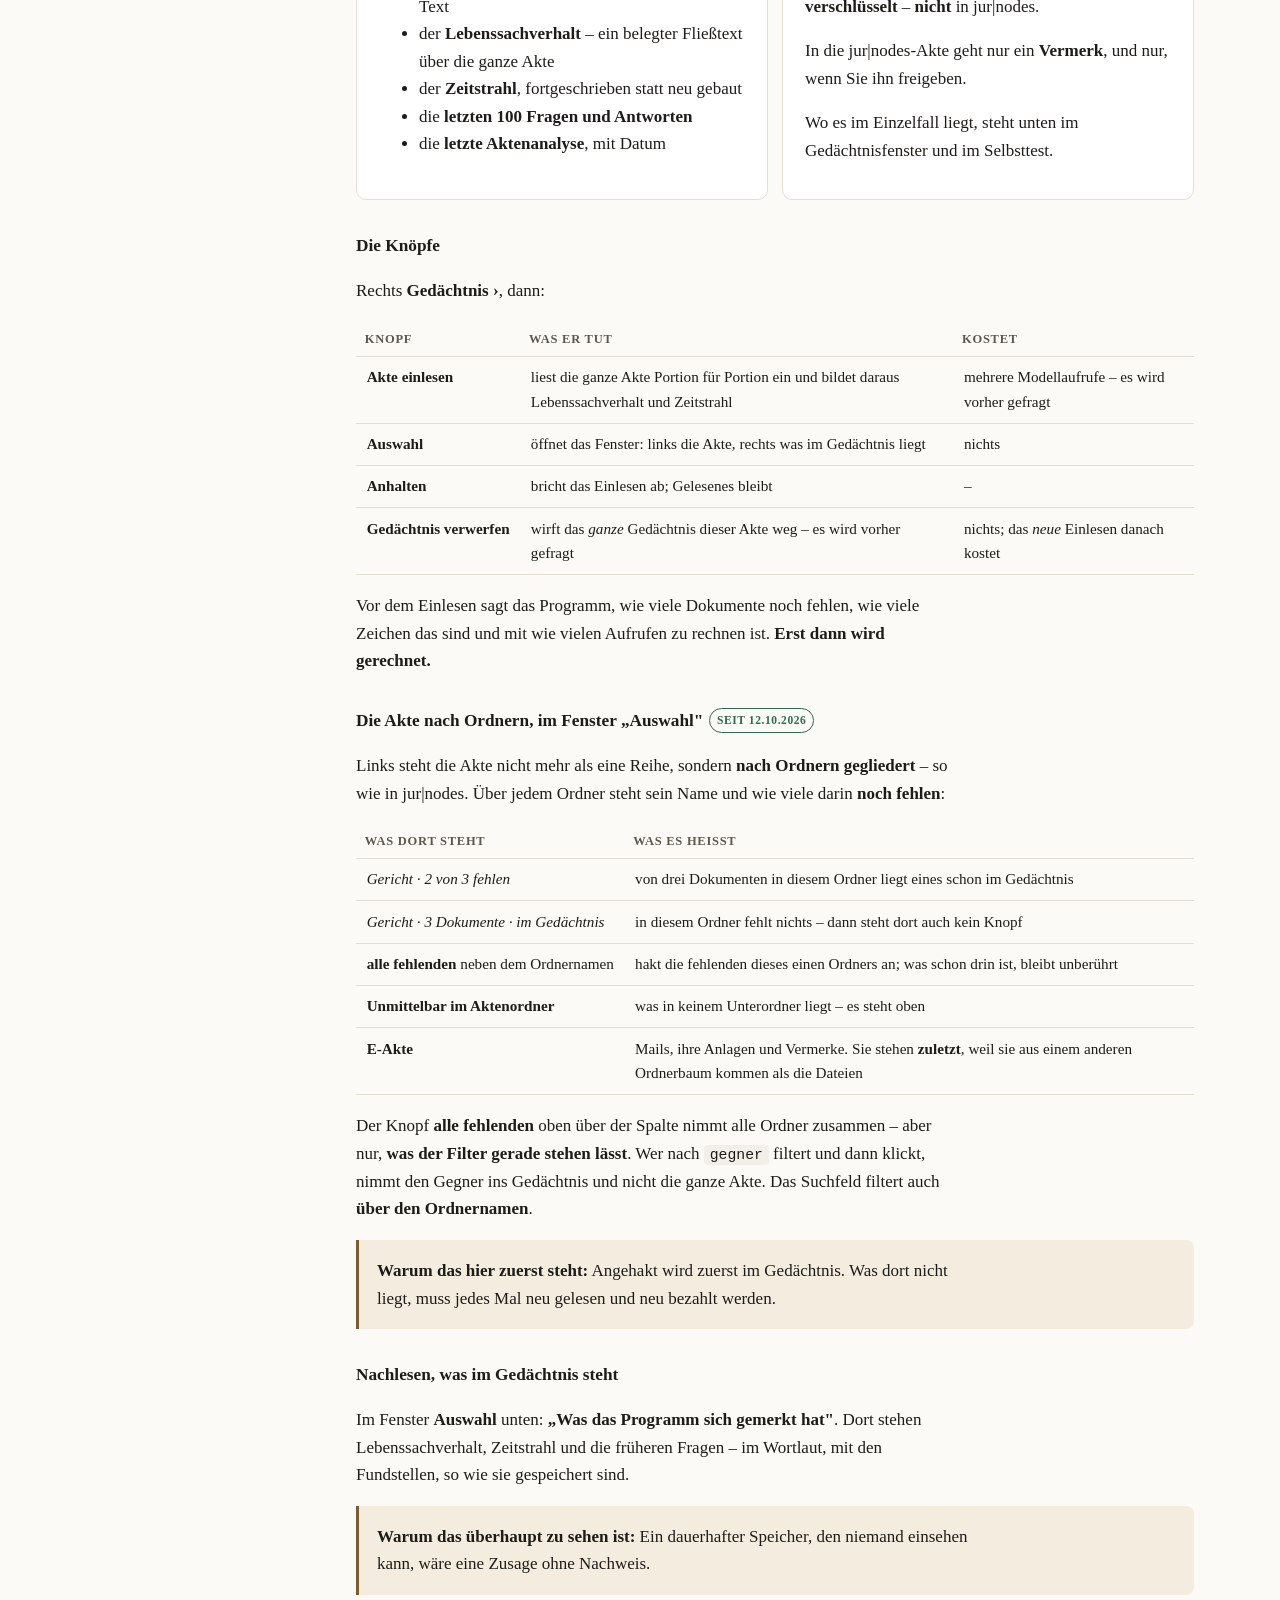
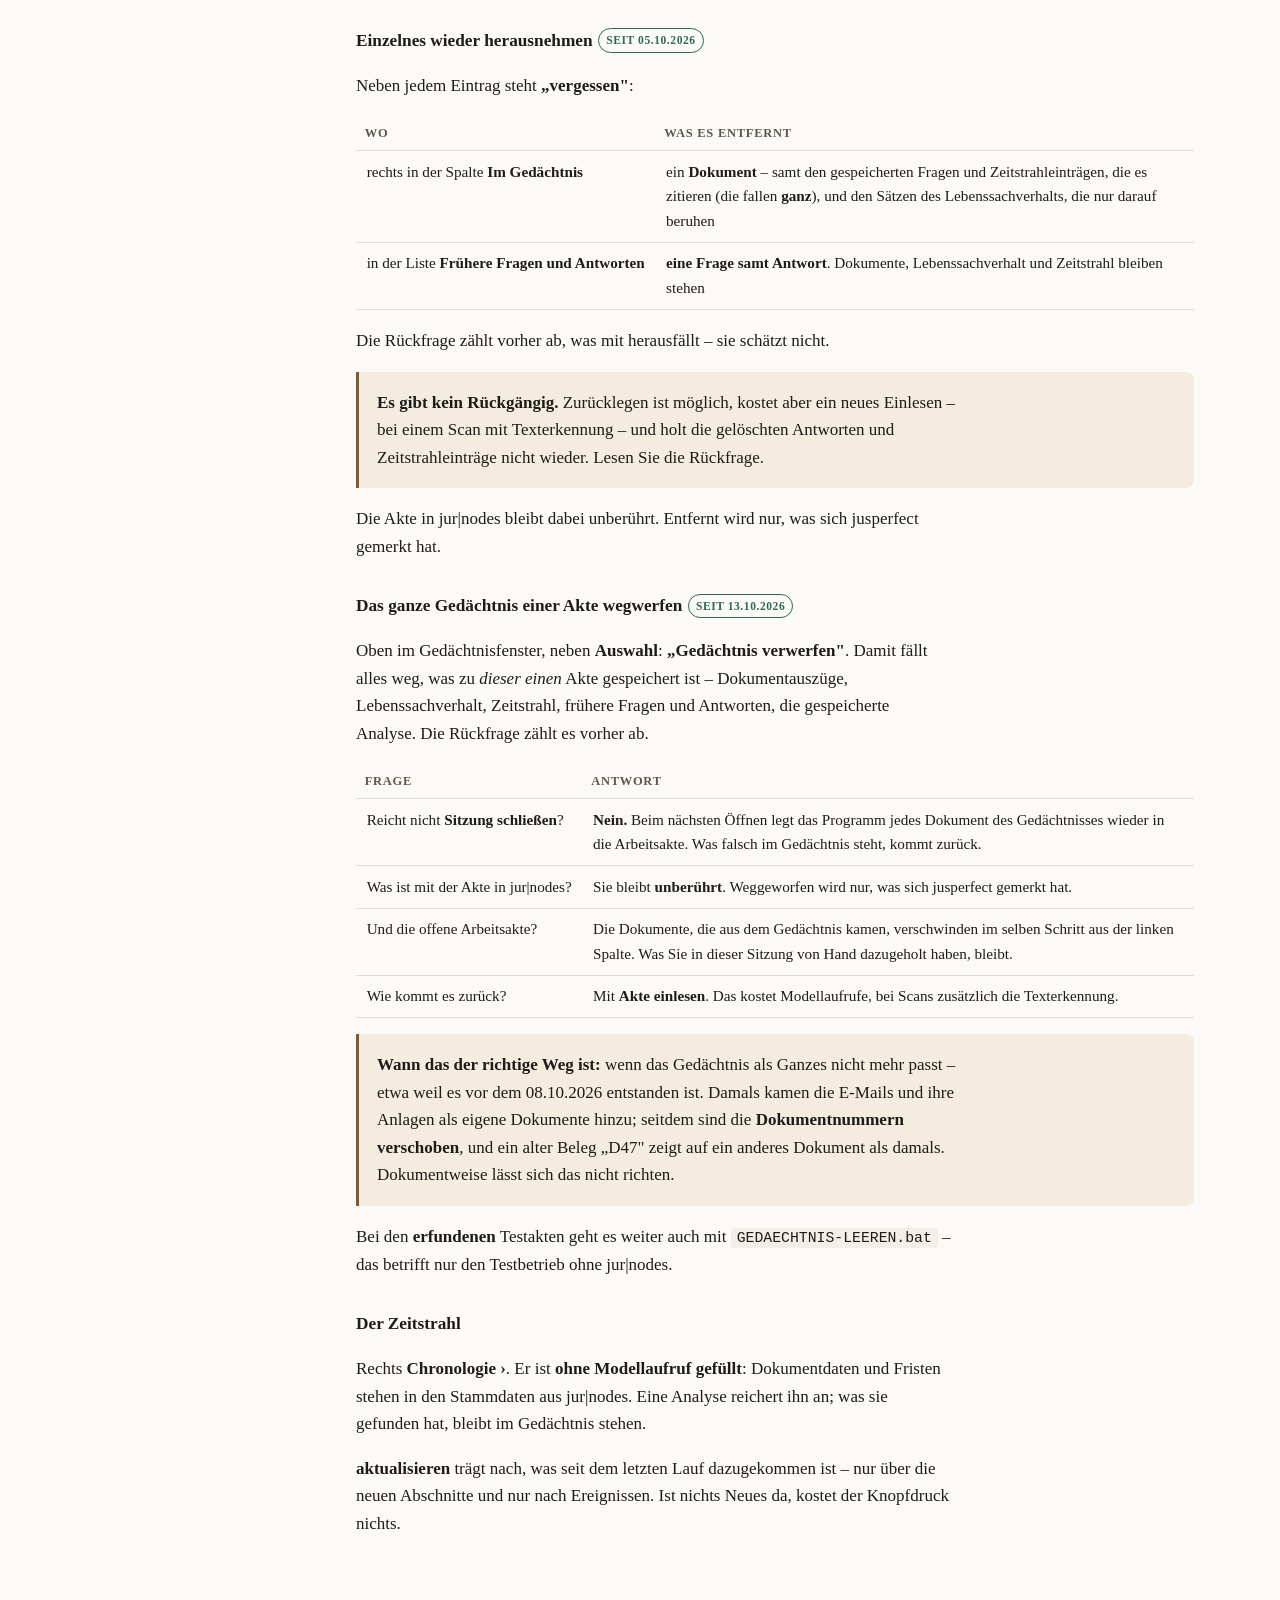
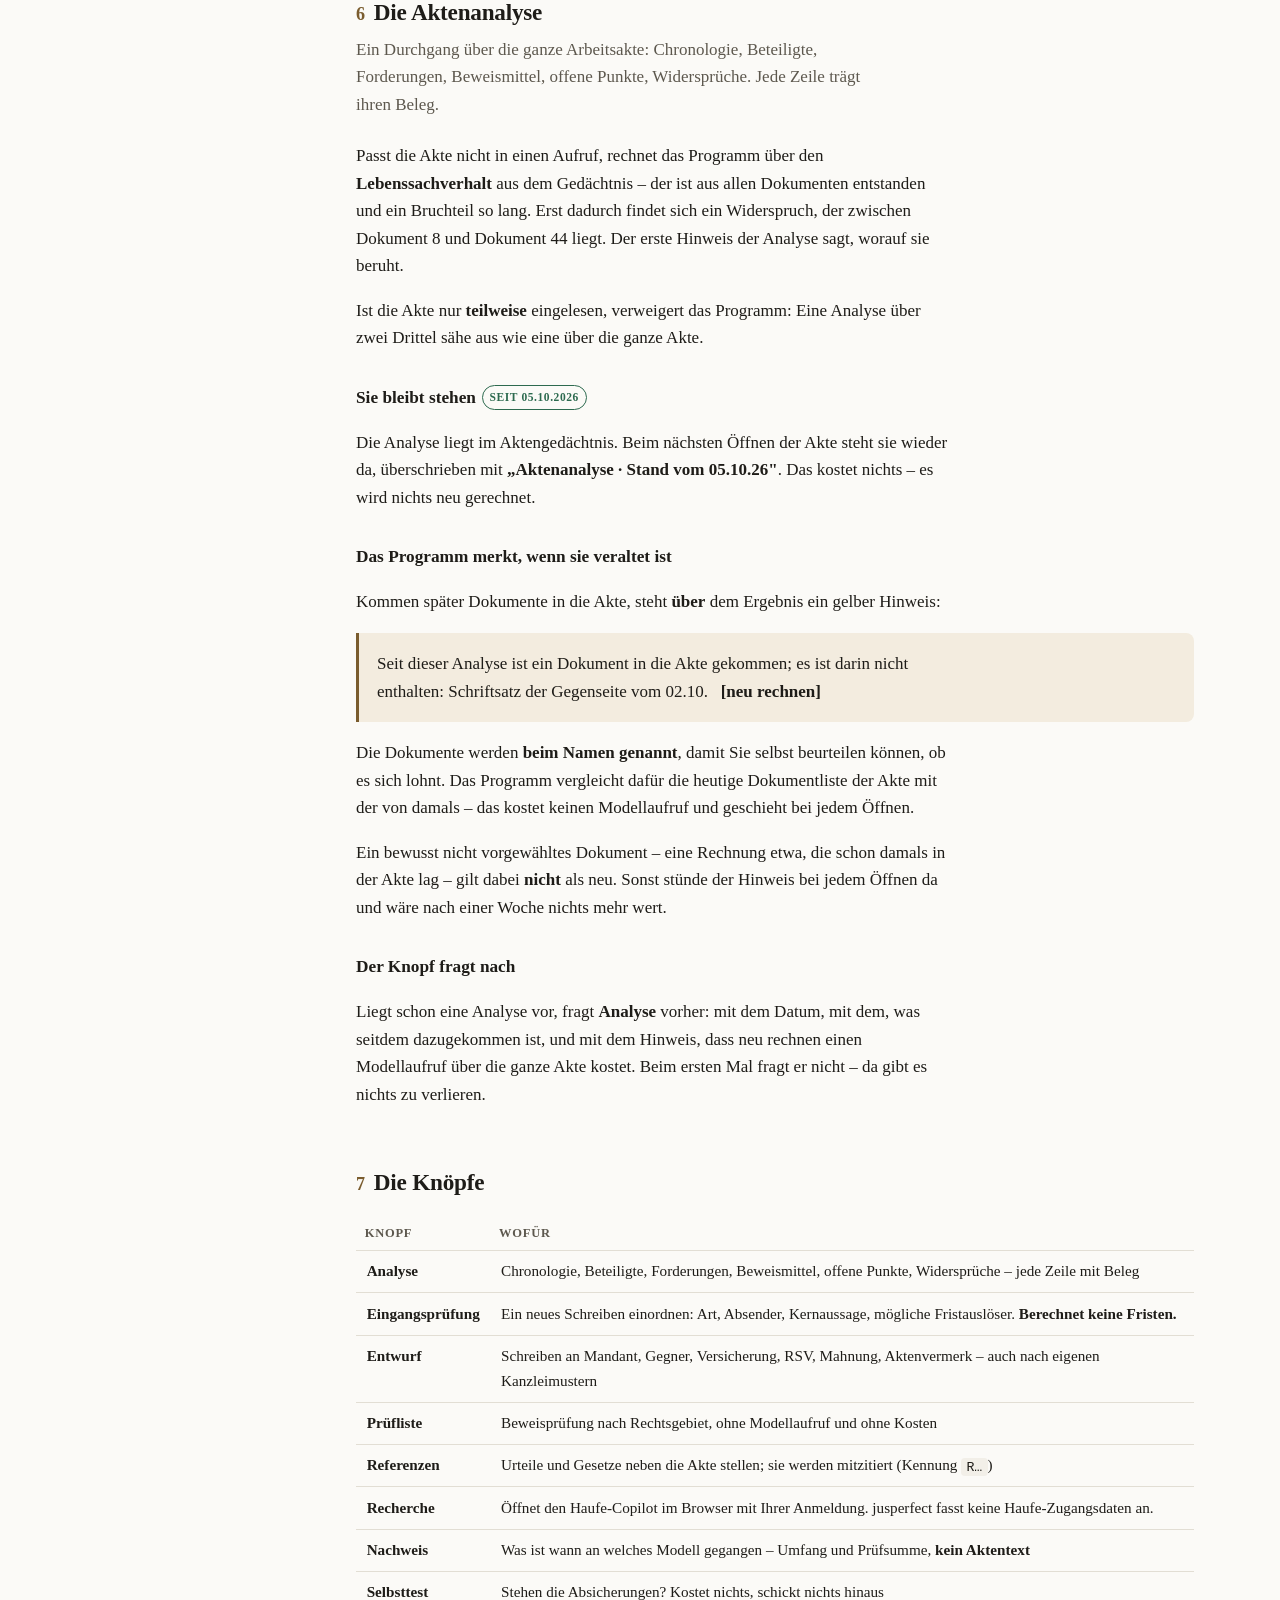
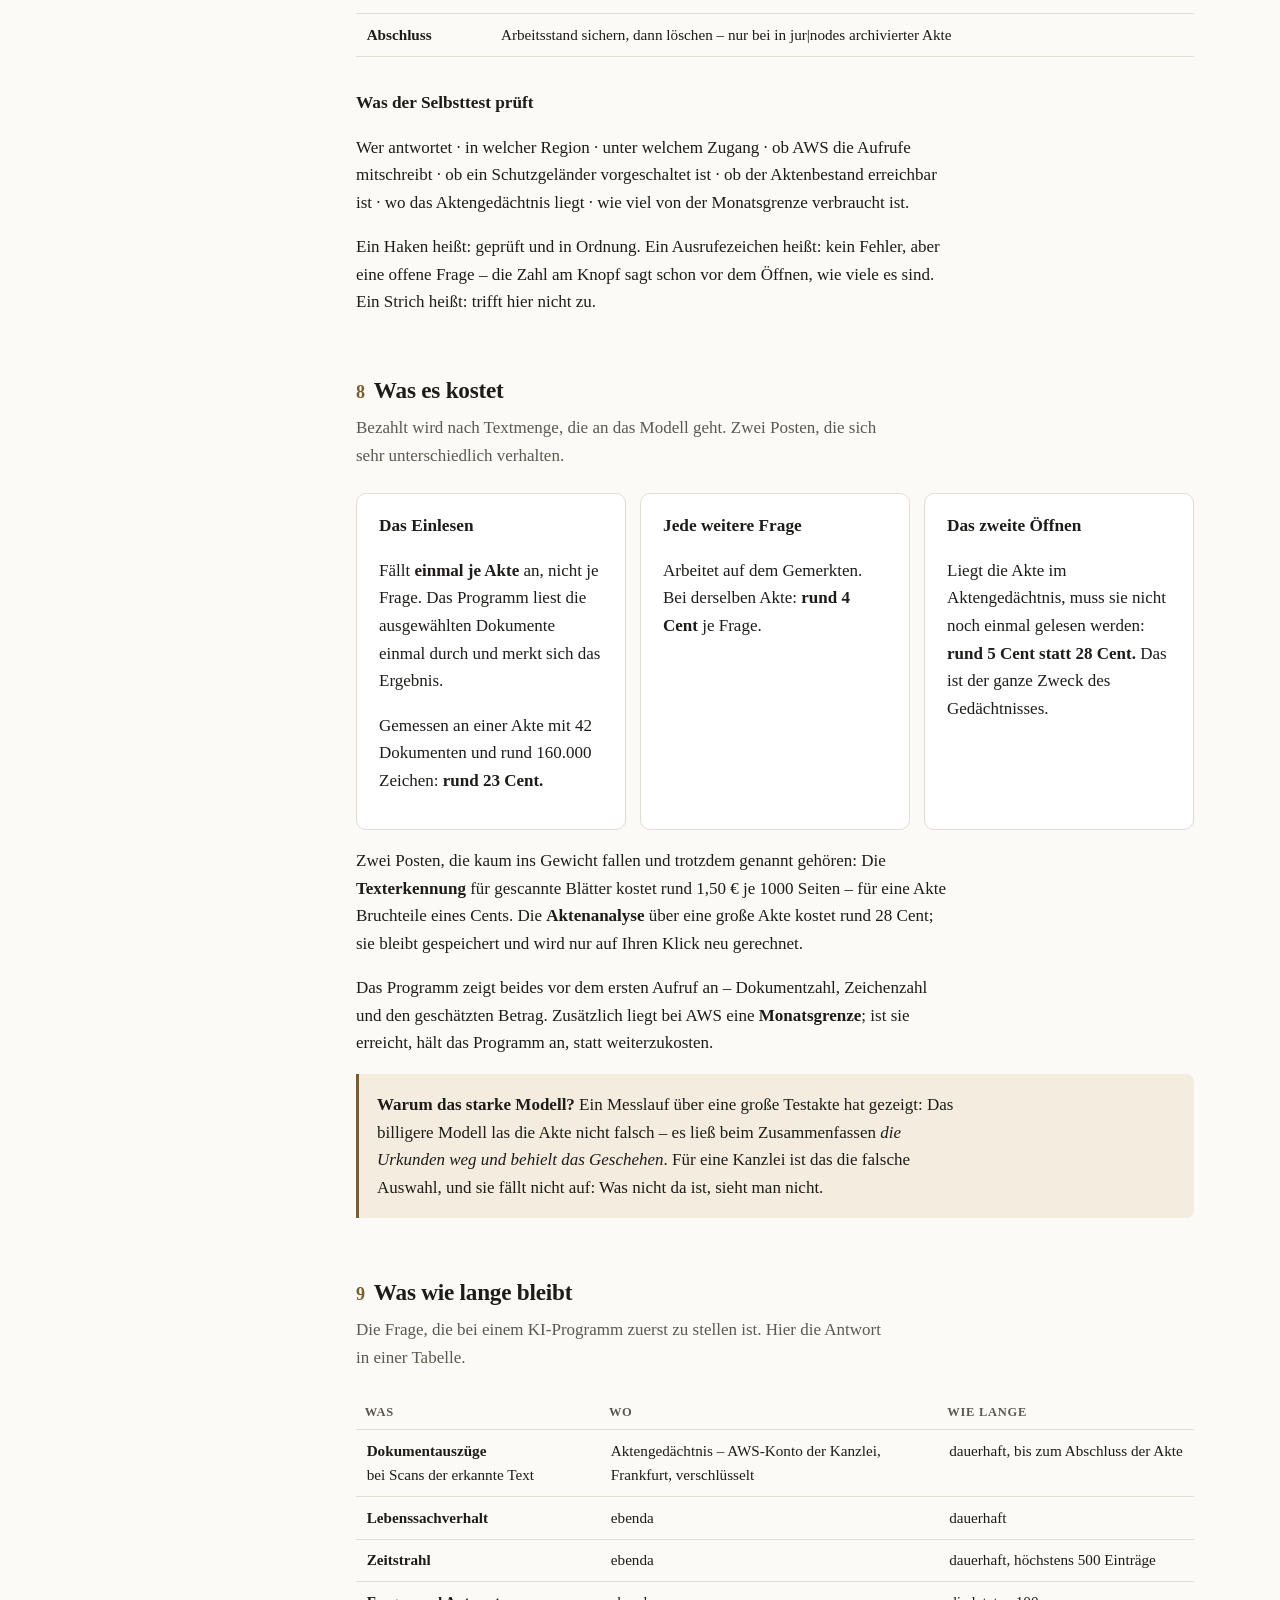
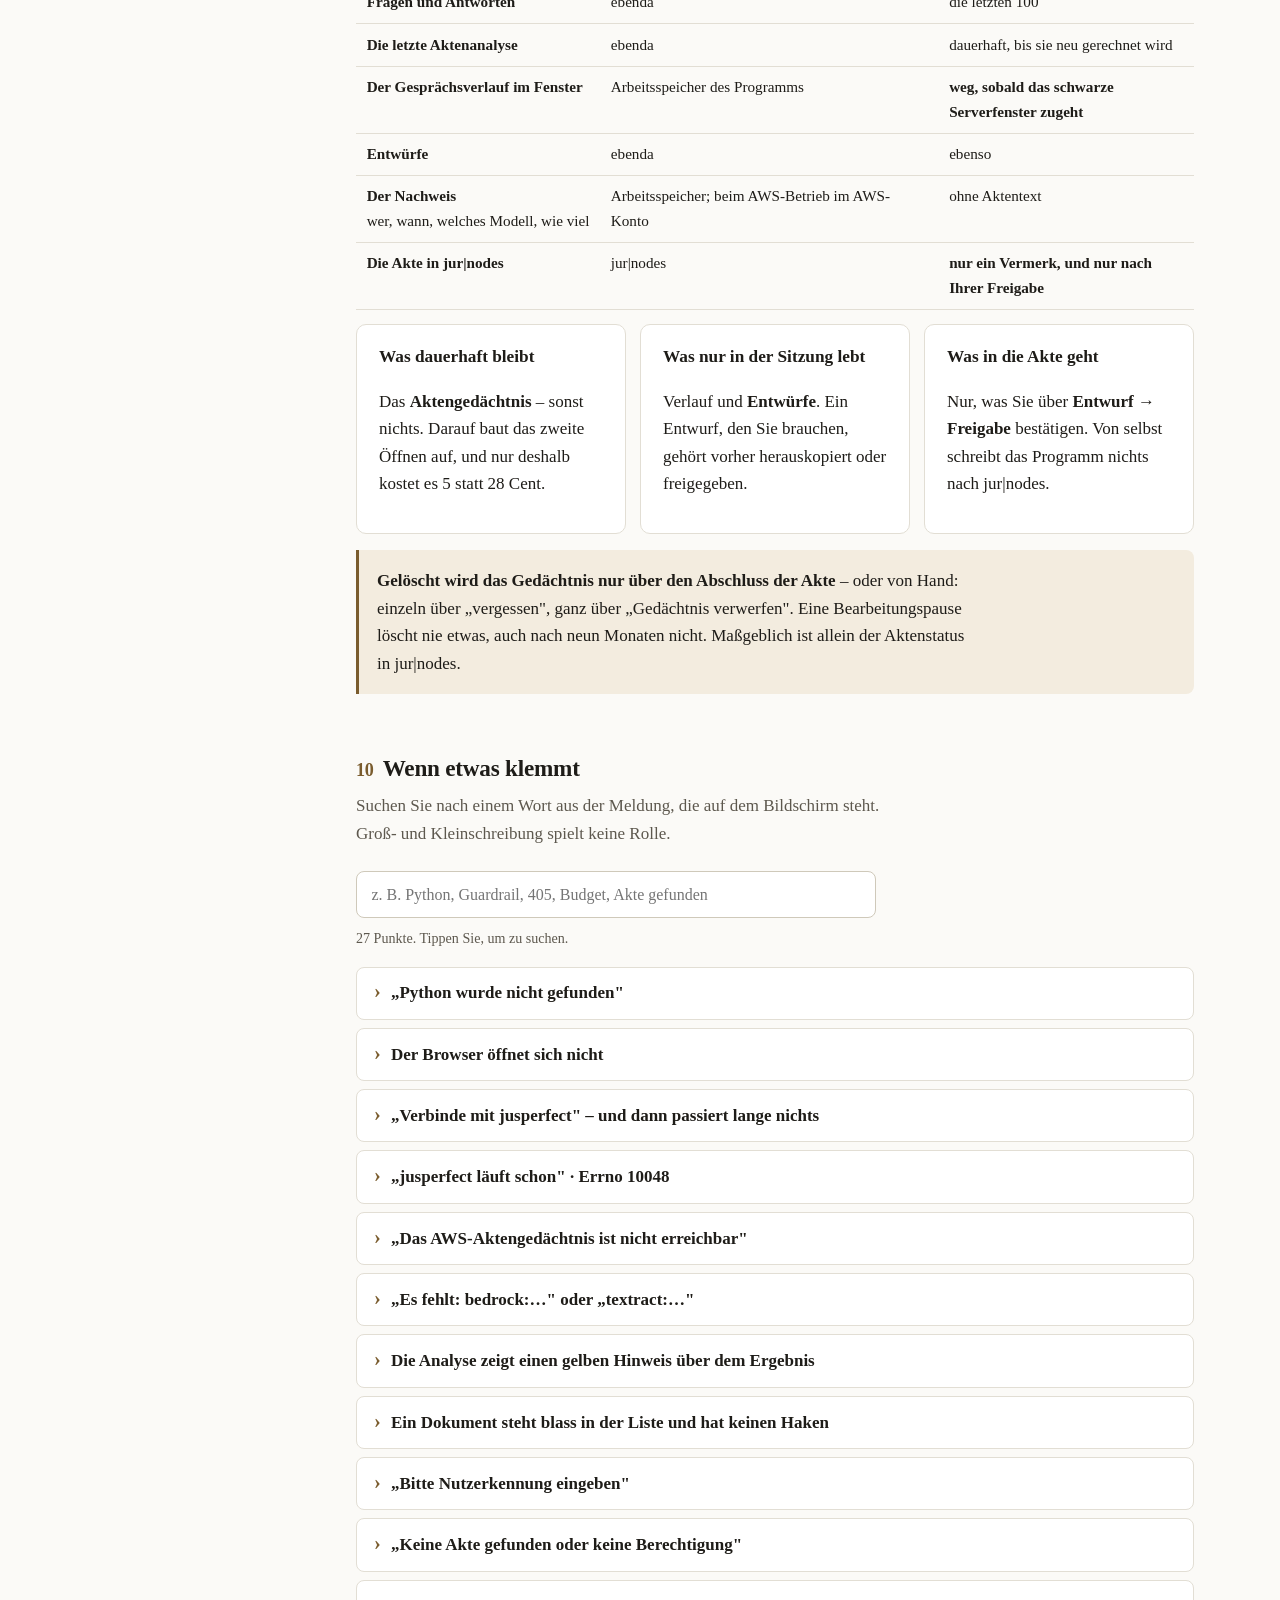
==== commit 0cc2c1b9: "START-JUSPERFECT.bat - und die Verknuepfung zeigte auf die falschen Akten Aus der Kanzlei: "bitte be" ====
--- a/HILFE.html
+++ b/HILFE.html
@@ -342,7 +342,7 @@
 
   <table>
     <tr><th>Datei</th><th>Akten</th><th>Antwortet</th><th>Kosten</th></tr>
-    <tr><td><code>START.bat</code><span class="marke fertig">seit 13.10.2026</span></td><td><strong>echt</strong> – dieselbe wie <code>START-JURNODES.bat</code></td><td>Claude bei AWS</td><td>je Akte, siehe unten</td></tr>
+    <tr><td><code>START-JUSPERFECT.bat</code><span class="marke fertig">seit 13.10.2026</span></td><td><strong>echt</strong> – dieselbe wie <code>START-JURNODES.bat</code></td><td>Claude bei AWS</td><td>je Akte, siehe unten</td></tr>
     <tr><td><code>START-DEMO.bat</code></td><td>erfunden</td><td>ein Ersatz auf diesem Rechner</td><td>keine</td></tr>
     <tr><td><code>START-AWS.bat</code></td><td>erfunden</td><td>Claude bei AWS</td><td>Centbeträge</td></tr>
     <tr><td><code>START-JURNODES.bat</code></td><td><strong>echt</strong>, über die Schnittstelle</td><td>Claude bei AWS</td><td>je Akte, siehe unten</td></tr>
@@ -350,8 +350,14 @@
   </table>
 
   <div class="merksatz">
-    <p><strong>Wer nicht weiß, welche er nehmen soll, nimmt <code>START.bat</code>.</strong>
+    <p><strong>Wer nicht weiß, welche er nehmen soll, nimmt <code>START-JUSPERFECT.bat</code>.</strong>
     Sie ruft <code>START-JURNODES.bat</code> auf und tut genau dasselbe.</p>
+    <p><strong>Noch bequemer:</strong> einmal <code>VERKNUEPFUNG.bat</code> doppelklicken. Dann
+    liegt <strong>jusperfect</strong> mit Programmsymbol auf dem Schreibtisch und führt zu
+    Ihren echten Akten. Daneben entsteht <strong>jusperfect (Demo, ohne KI)</strong> zum
+    Ausprobieren. <em>Bis zum 13.10.2026 zeigte die erste auf die erfundenen Testakten –
+    wer sie nahm, arbeitete mit Akten, die es nicht gibt. Wer sie damals angelegt hat,
+    führt <code>VERKNUEPFUNG.bat</code> bitte einmal erneut aus.</em></p>
     <p>Dass die vier Namen durcheinandergehen, ist kein Zufall und auch nicht gut: Sie
     sind nacheinander entstanden und jede nach etwas anderem benannt – <em>DEMO</em>
     nach dem Zweck, <em>AWS</em> nach dem Modellanbieter, <em>KANZLEI</em> nach dem Ort,
@@ -1055,12 +1061,12 @@
 
   <h3>Starten</h3>
   <table>
-    <tr><td><code>START.bat</code><span class="marke fertig">seit 13.10.2026</span></td><td><strong>Echte Akten</strong> – der Weg, wenn man nicht überlegen will</td></tr>
+    <tr><td><code>START-JUSPERFECT.bat</code><span class="marke fertig">seit 13.10.2026</span></td><td><strong>Echte Akten</strong> – der Weg, wenn man nicht überlegen will</td></tr>
     <tr><td><code>START-DEMO.bat</code></td><td>Erfundene Akten, ohne AWS, ohne Kosten</td></tr>
     <tr><td><code>START-AWS.bat</code></td><td>Erfundene Akten, echtes Modell bei AWS</td></tr>
     <tr><td><code>START-JURNODES.bat</code></td><td>Echte Akten über die Schnittstelle</td></tr>
     <tr><td><code>START-KANZLEI.bat</code></td><td>Echte Akten über das Laufwerk</td></tr>
-    <tr><td><code>VERKNUEPFUNG.bat</code></td><td>Legt Verknüpfungen auf dem Schreibtisch an</td></tr>
+    <tr><td><code>VERKNUEPFUNG.bat</code></td><td>Legt zwei Verknüpfungen auf dem Schreibtisch an: <strong>jusperfect</strong> (Ihre echten Akten) und <strong>jusperfect (Demo, ohne KI)</strong></td></tr>
   </table>
 
   <h3>Einrichten und prüfen</h3>
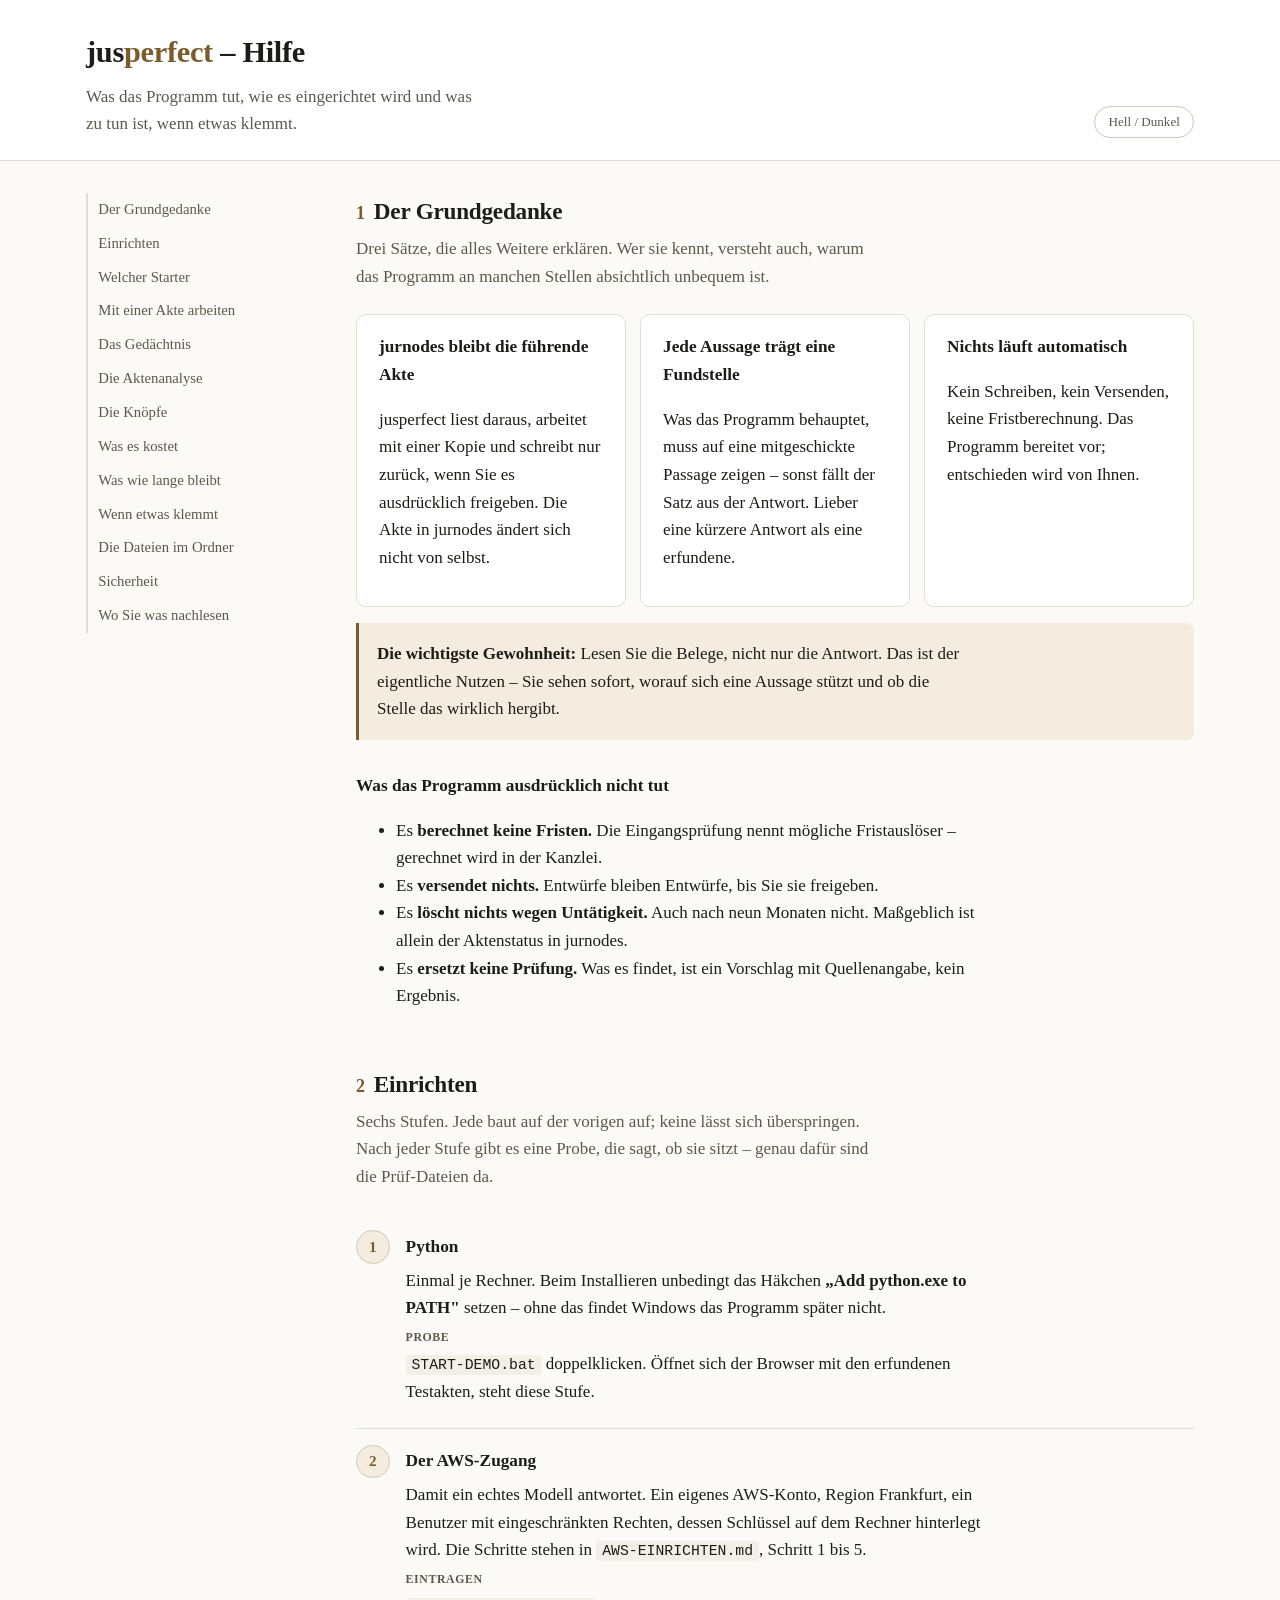
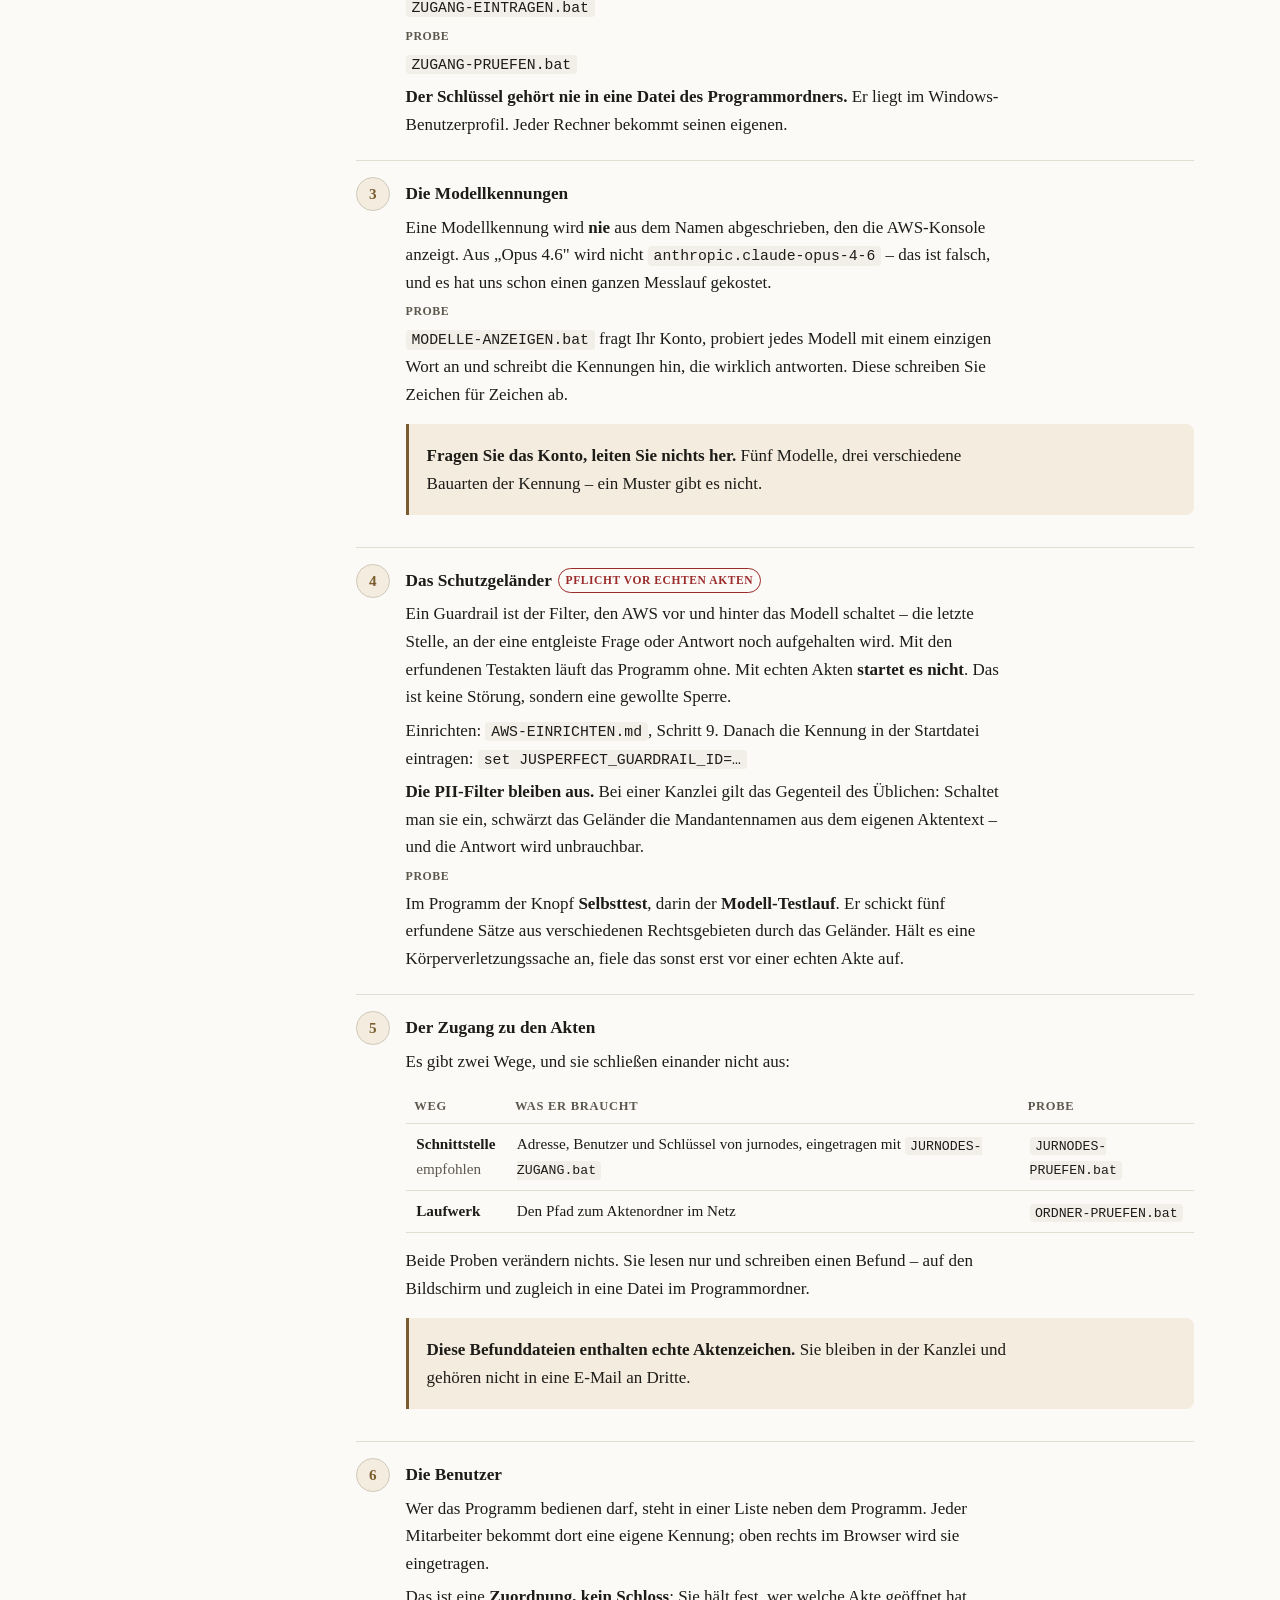
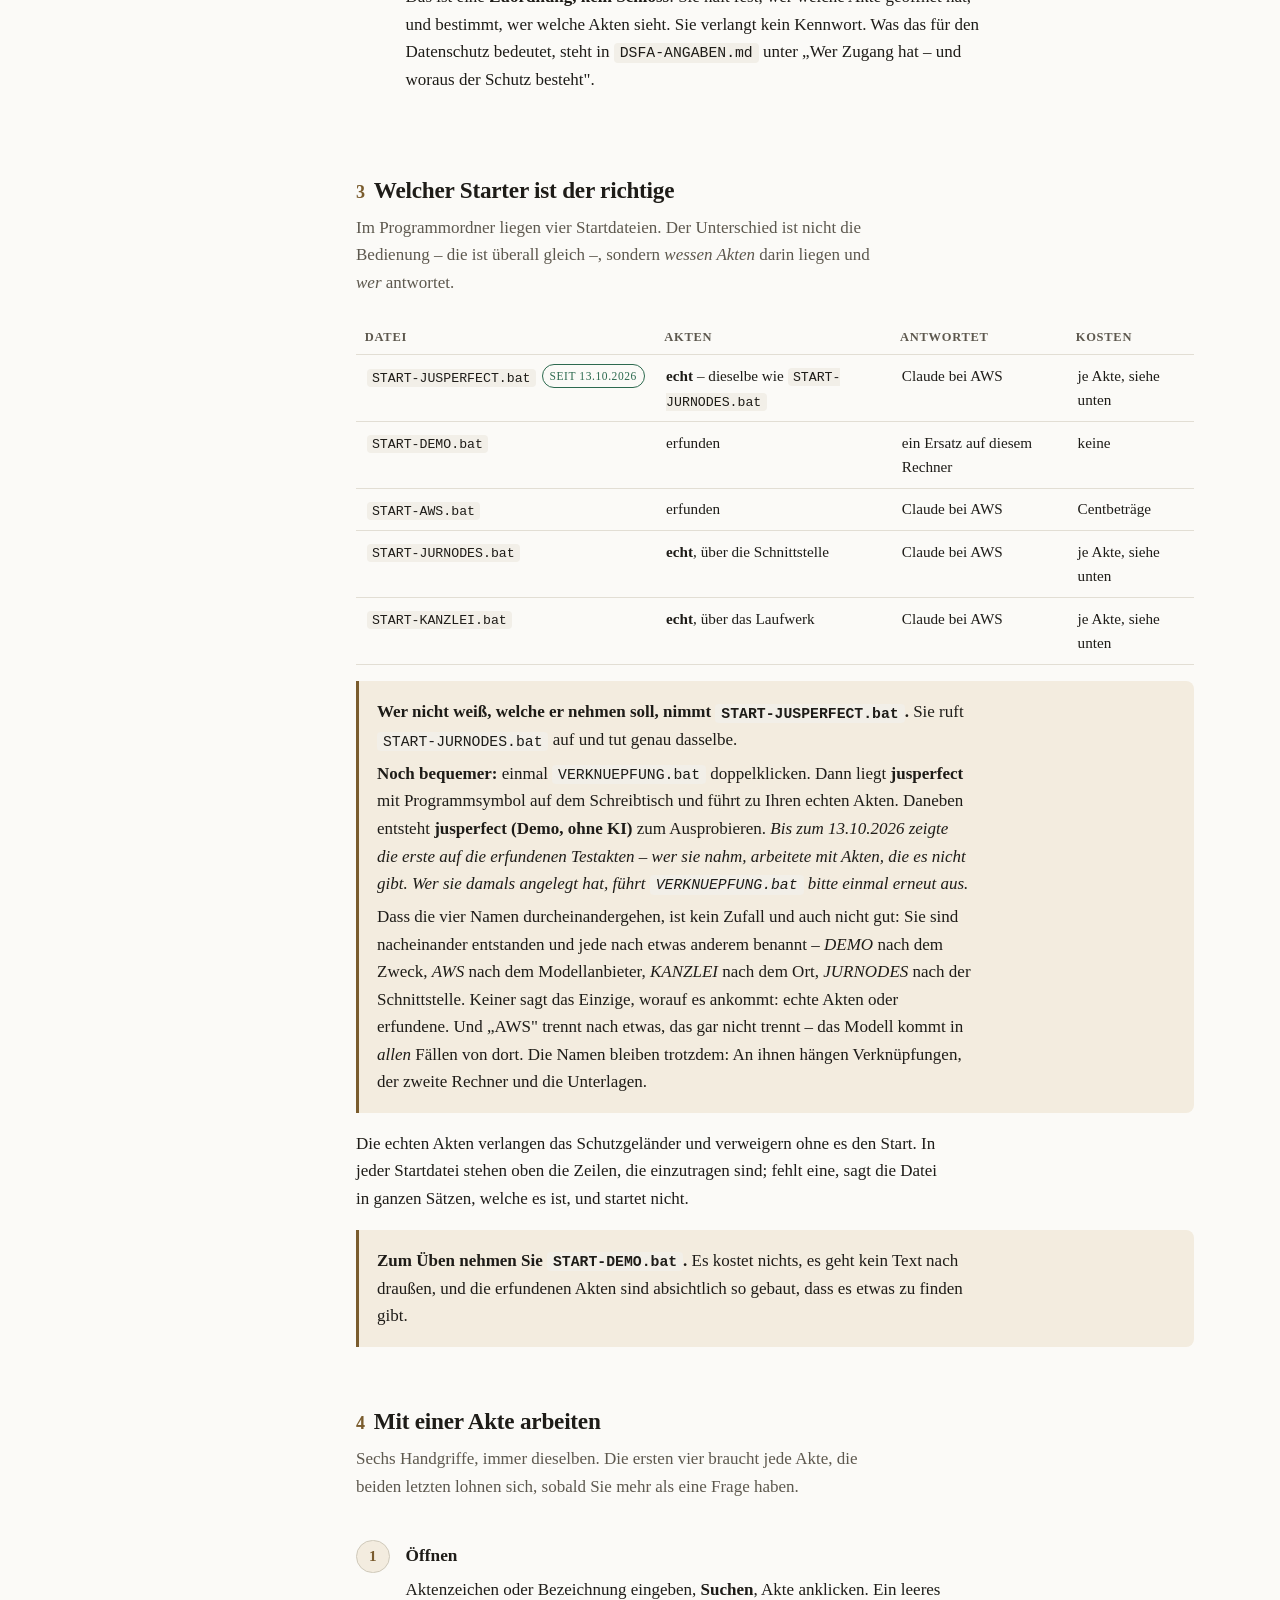
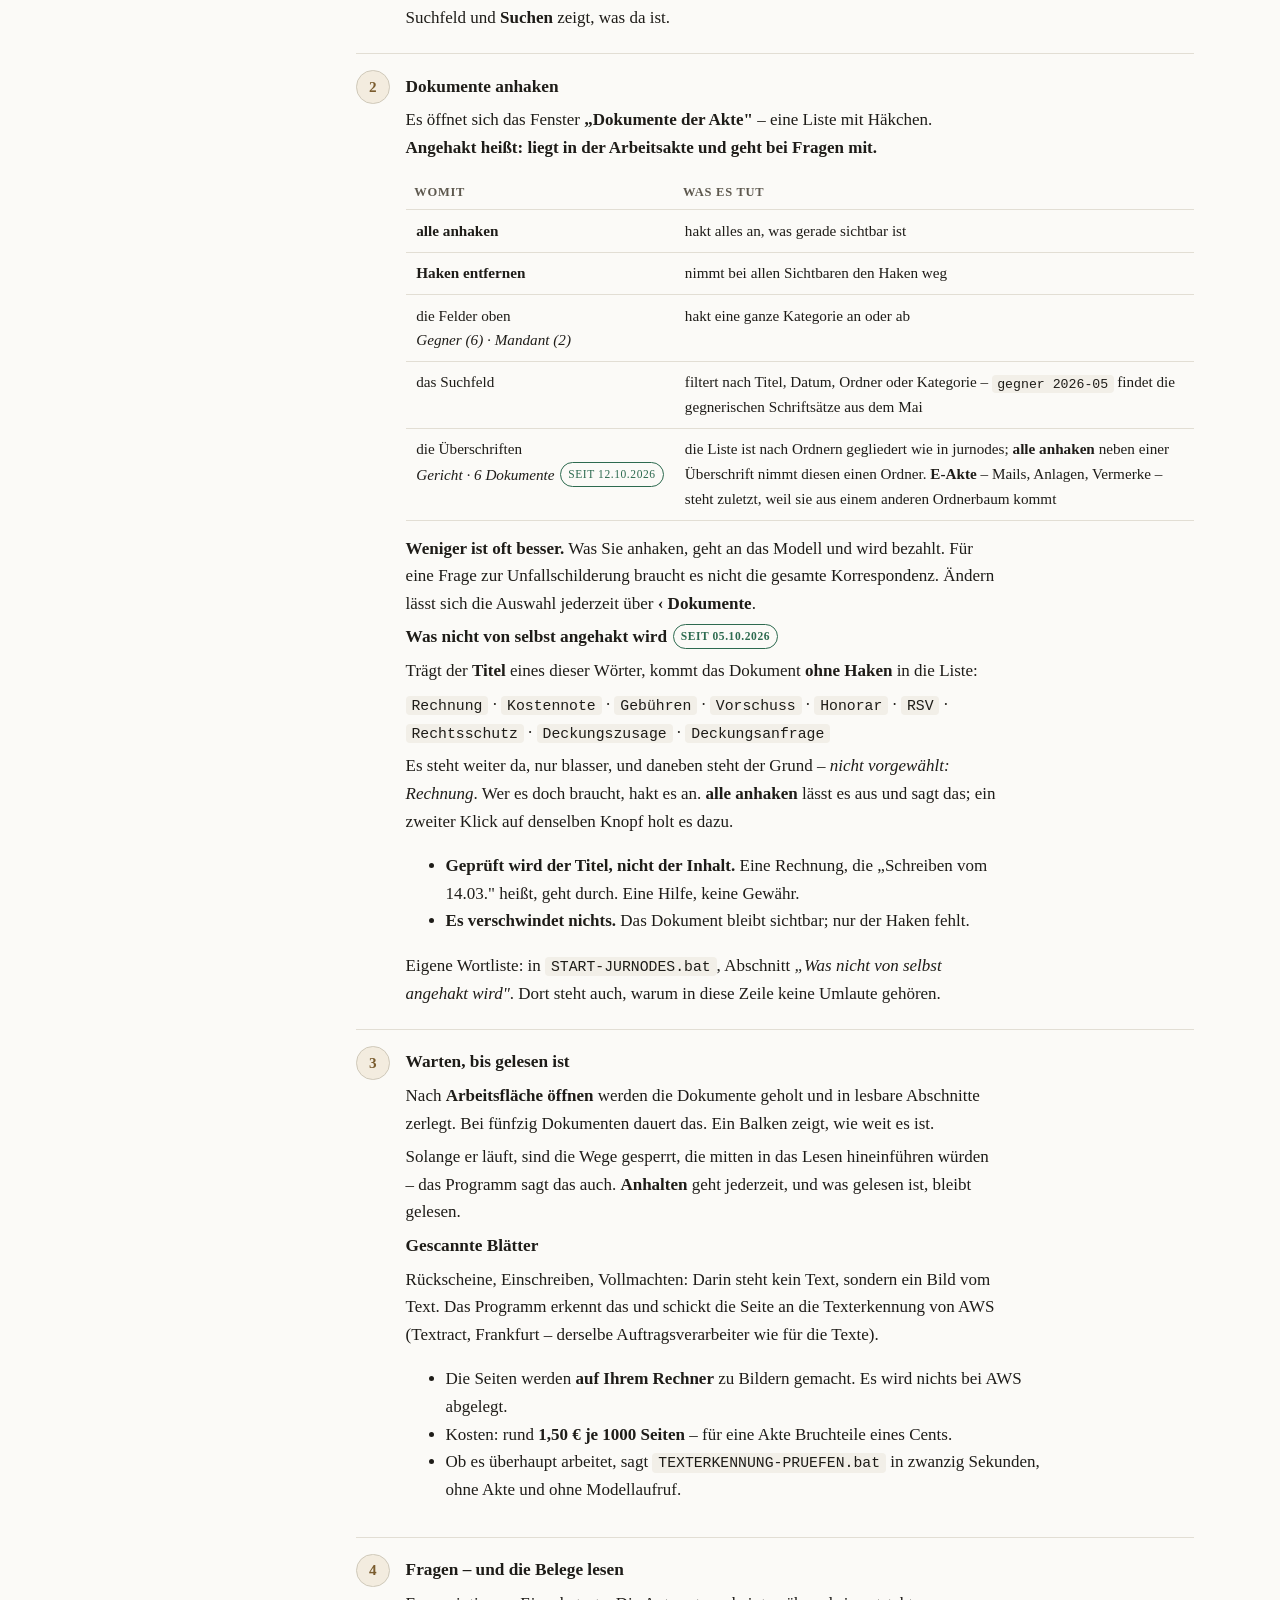
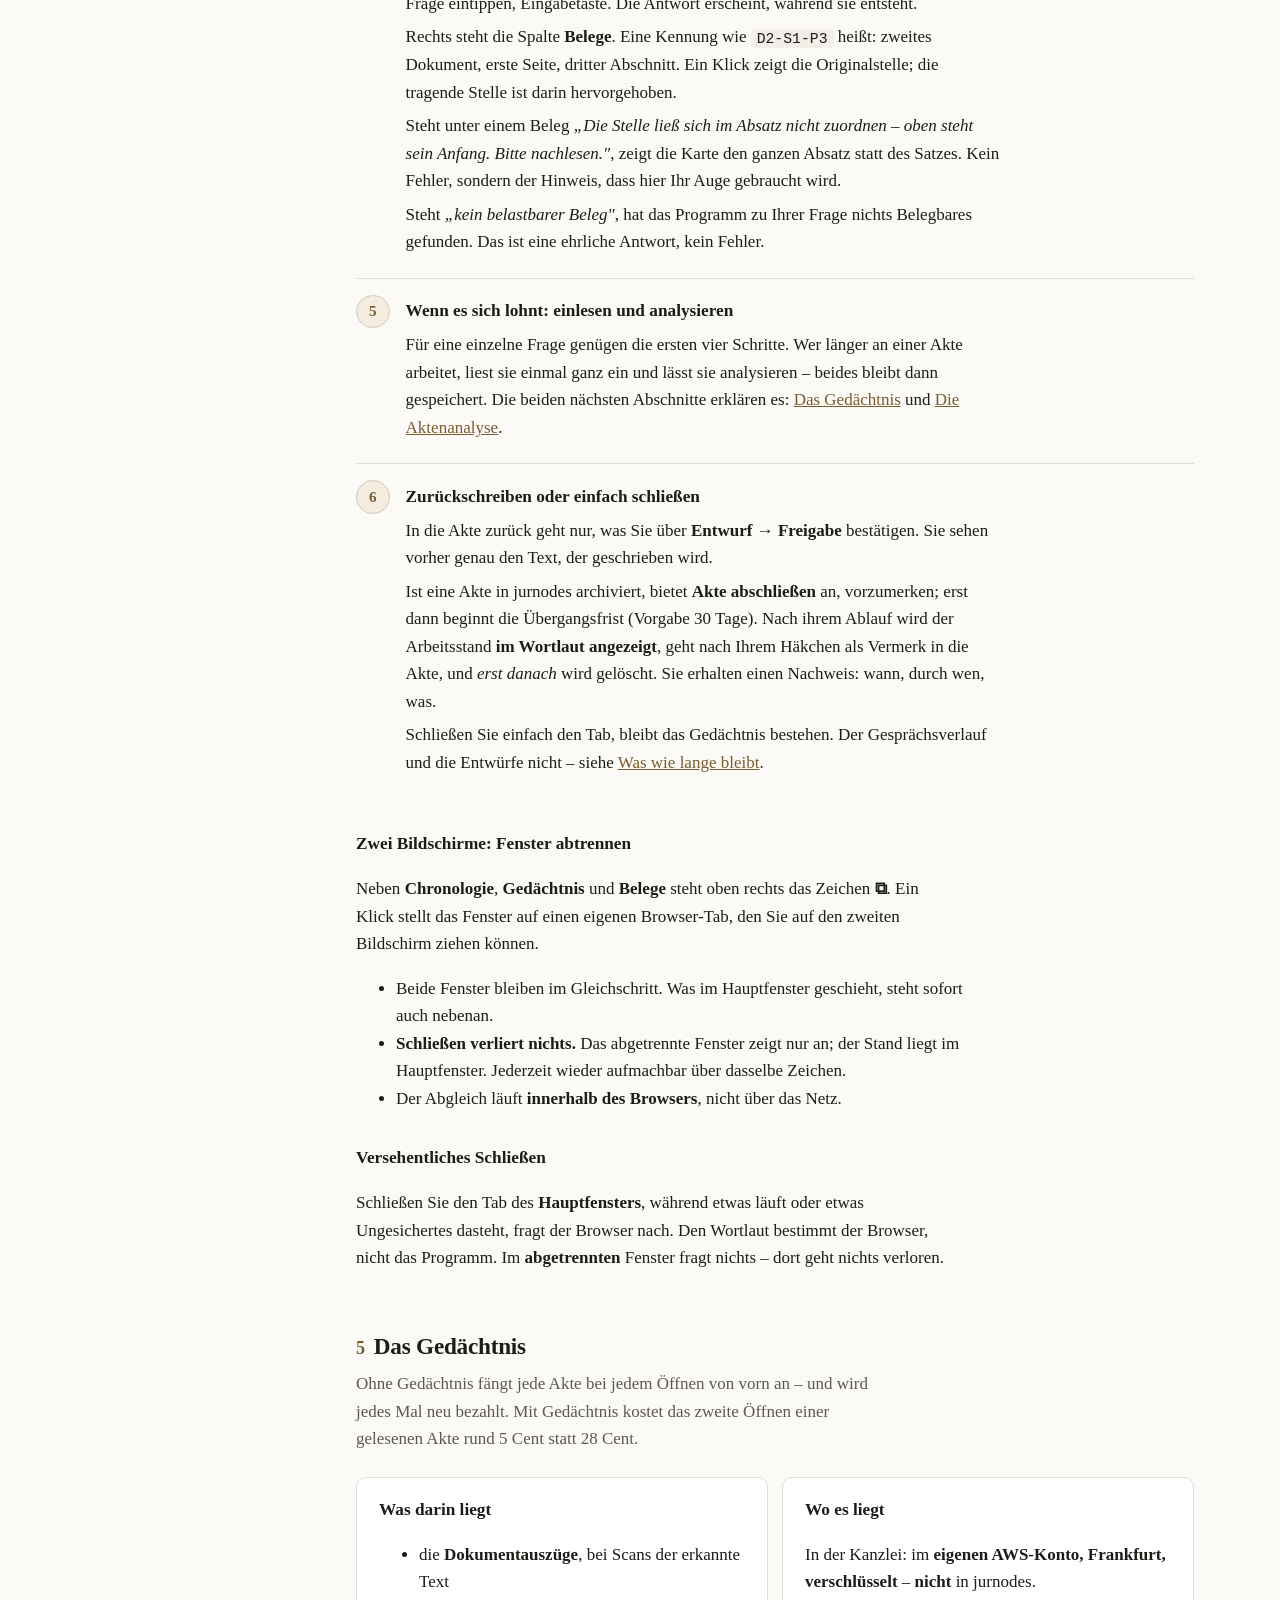
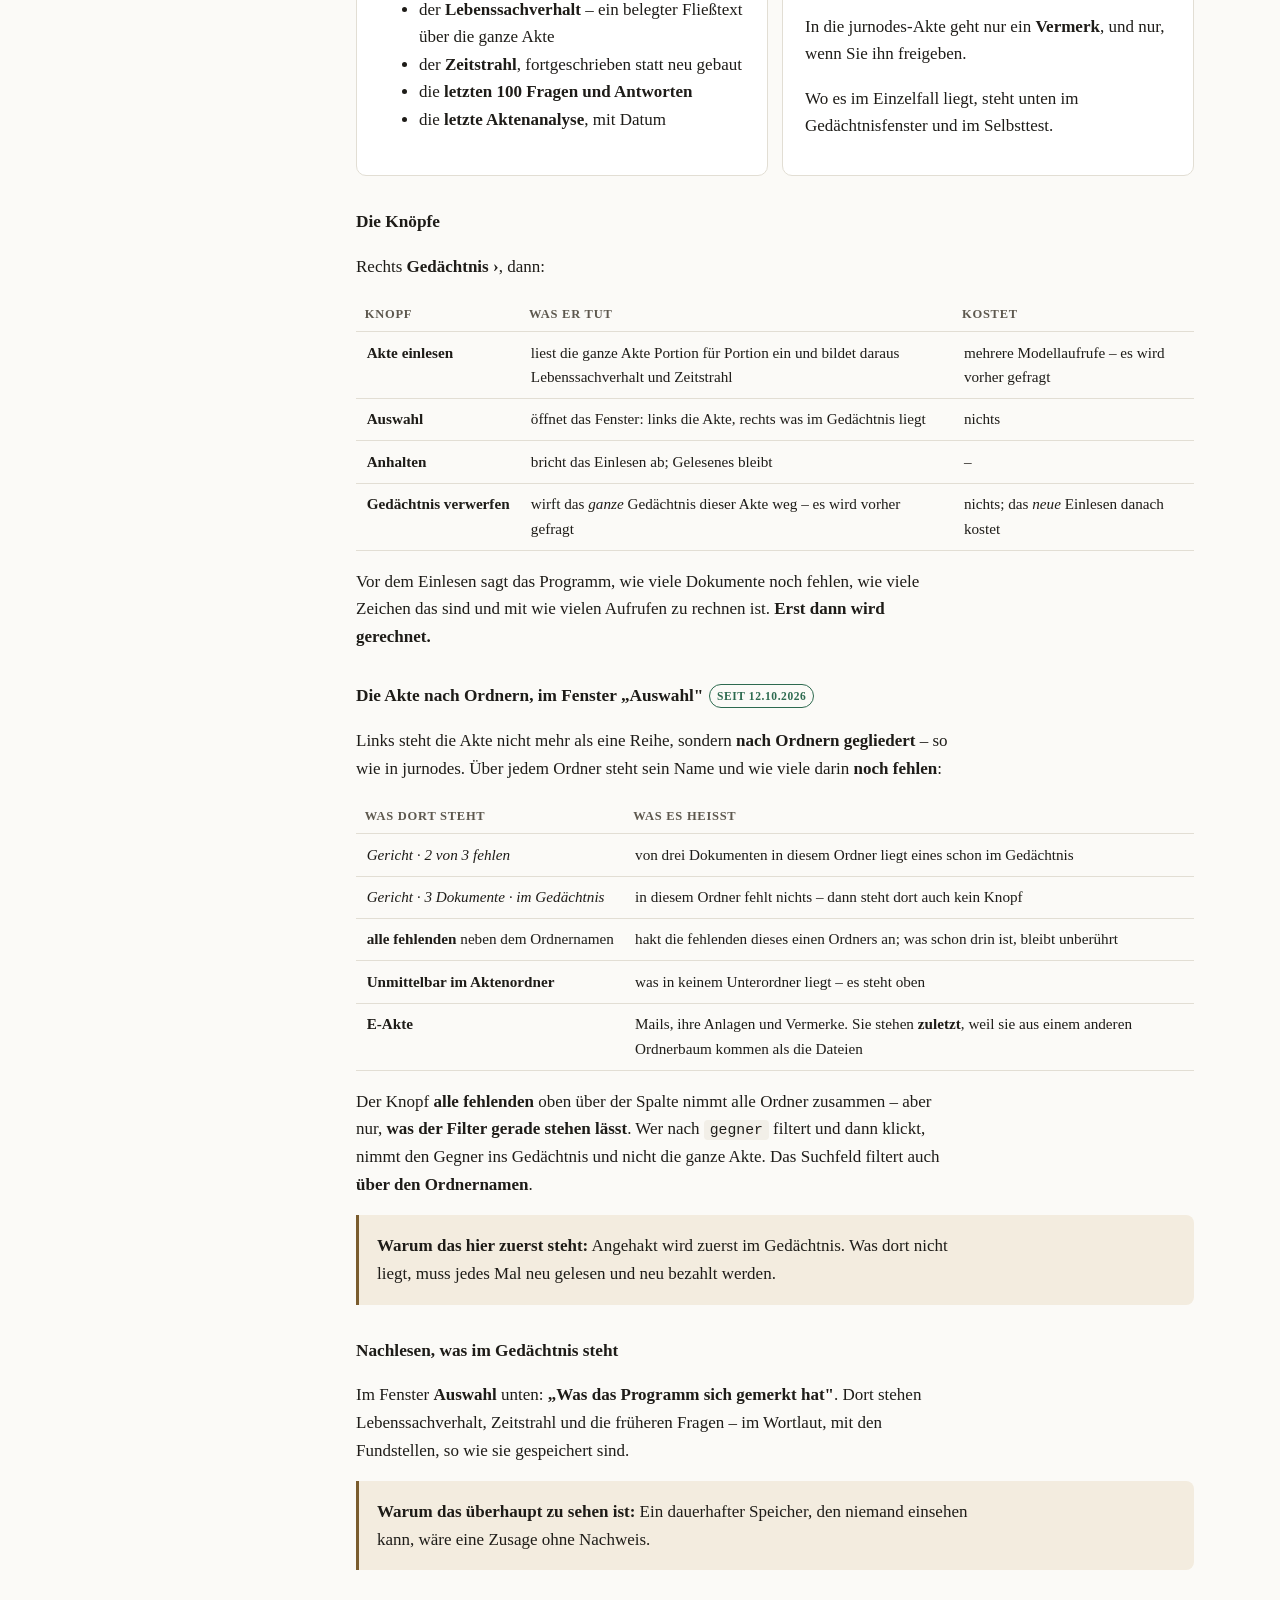
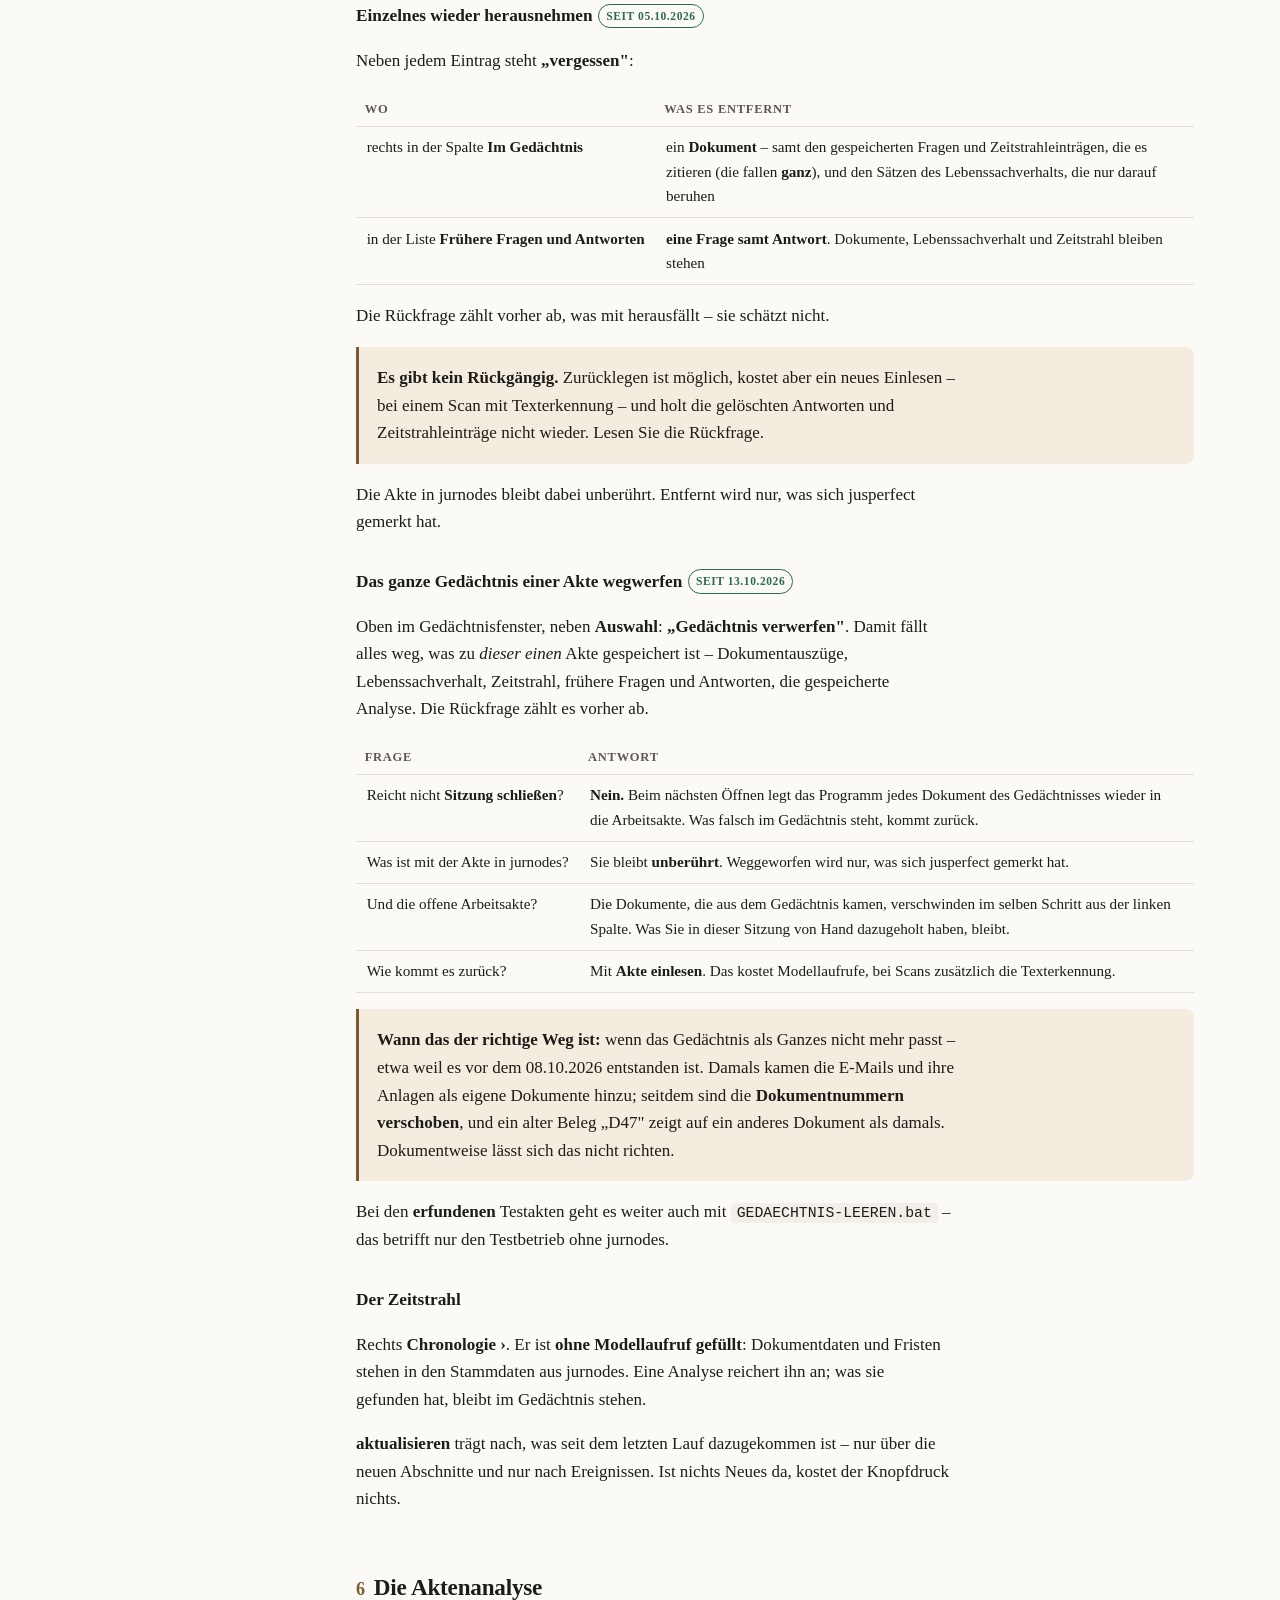
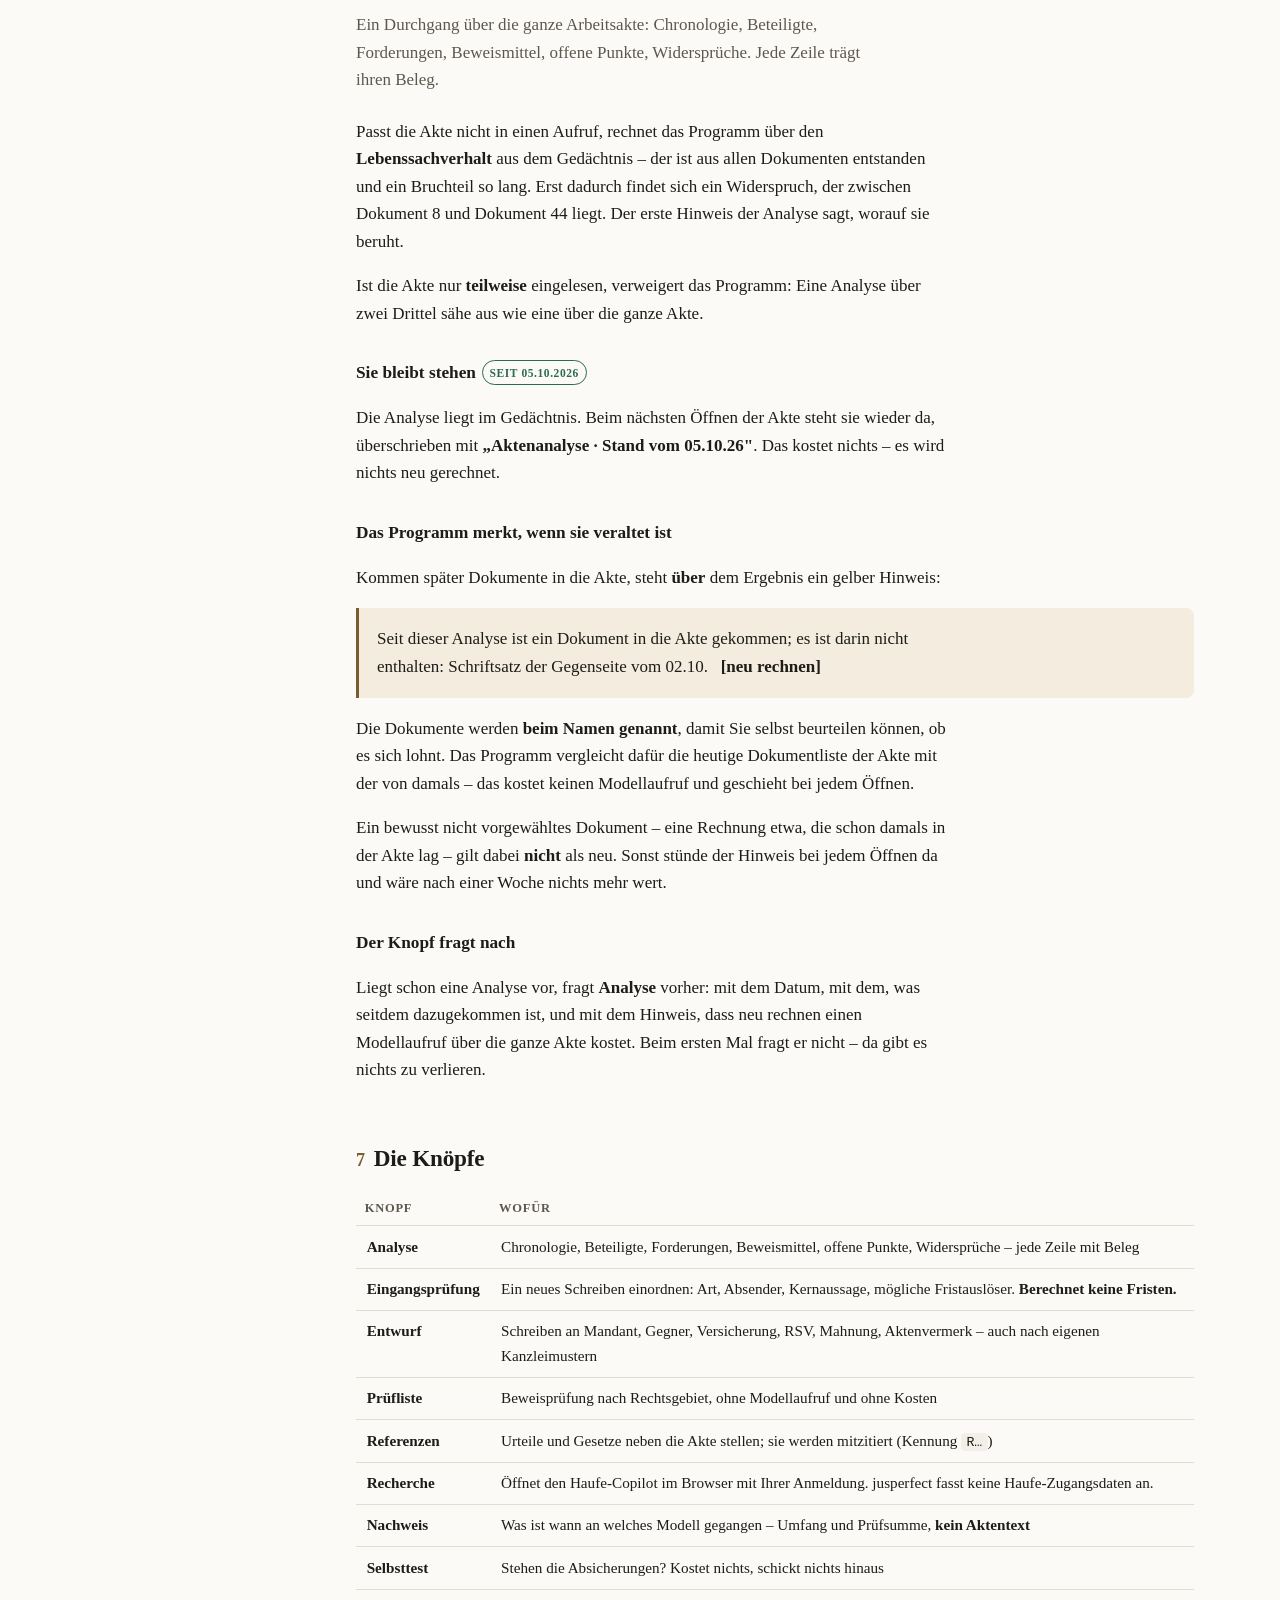
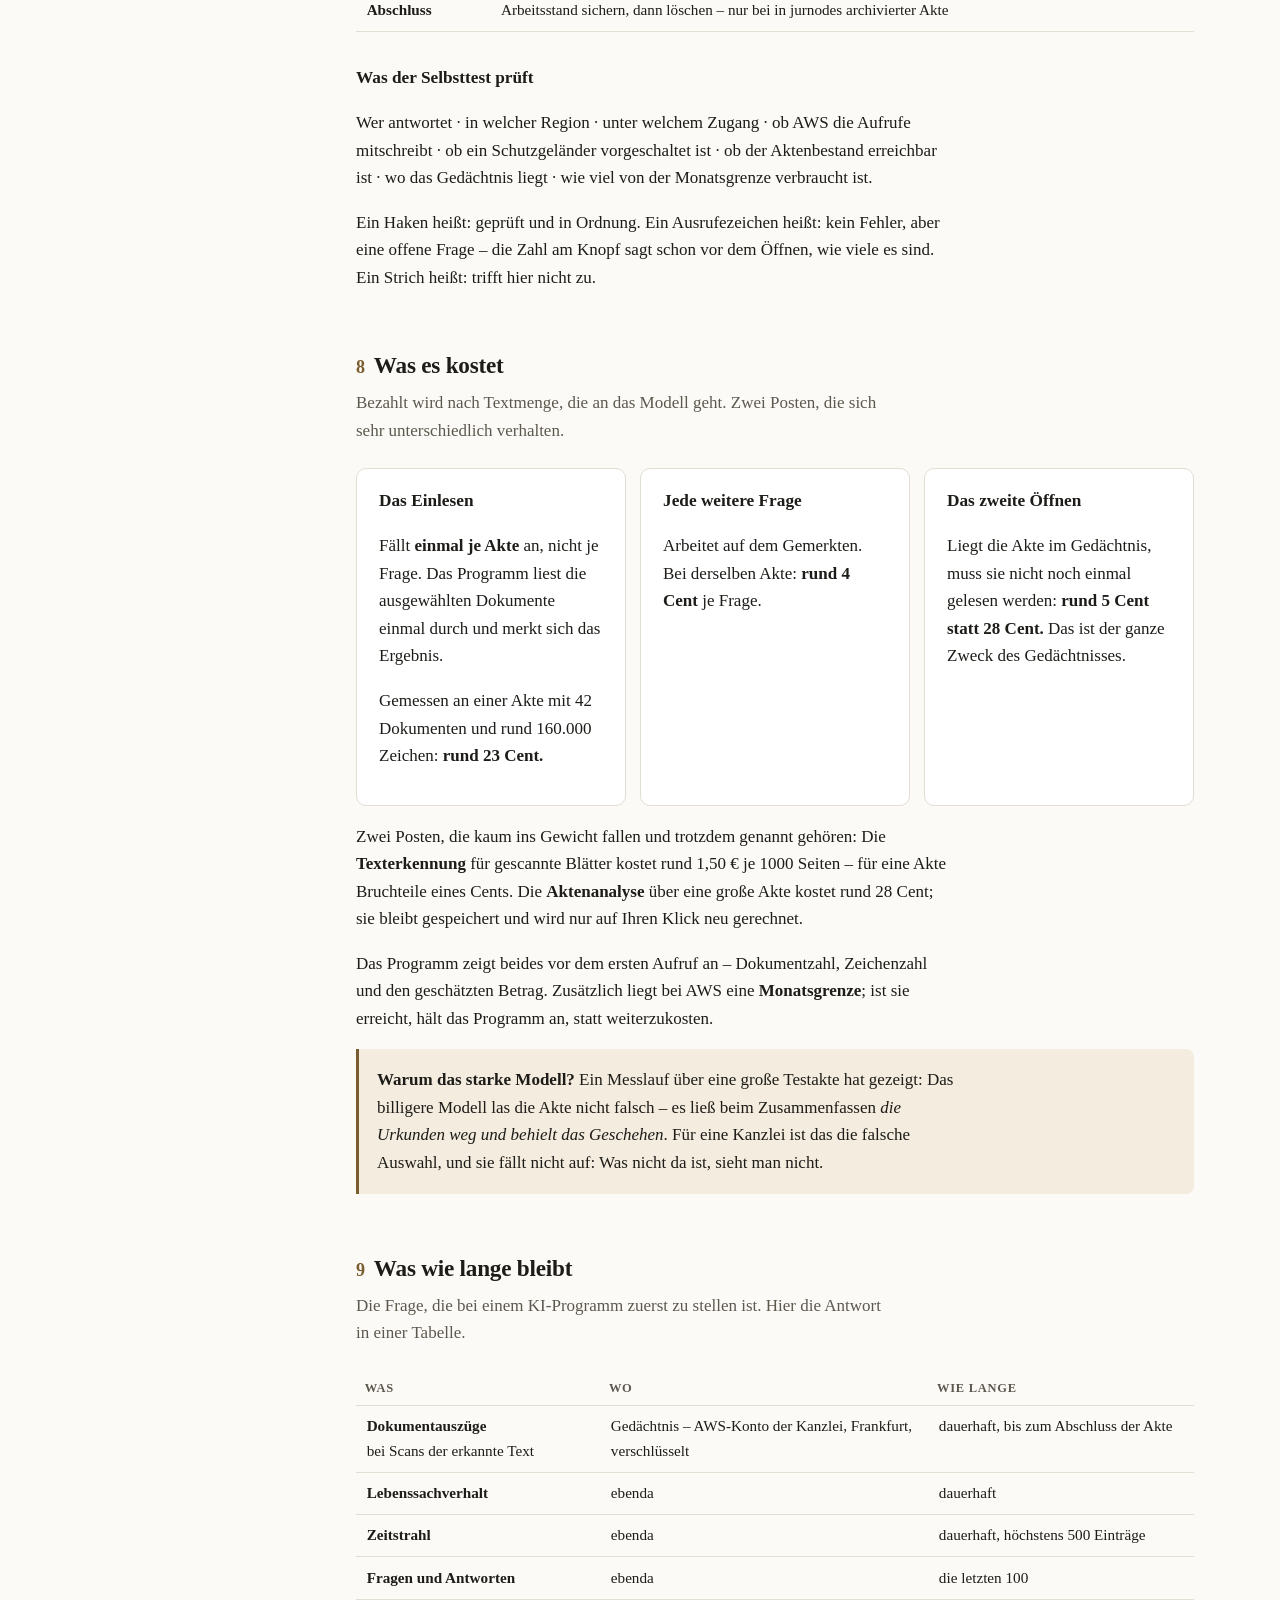
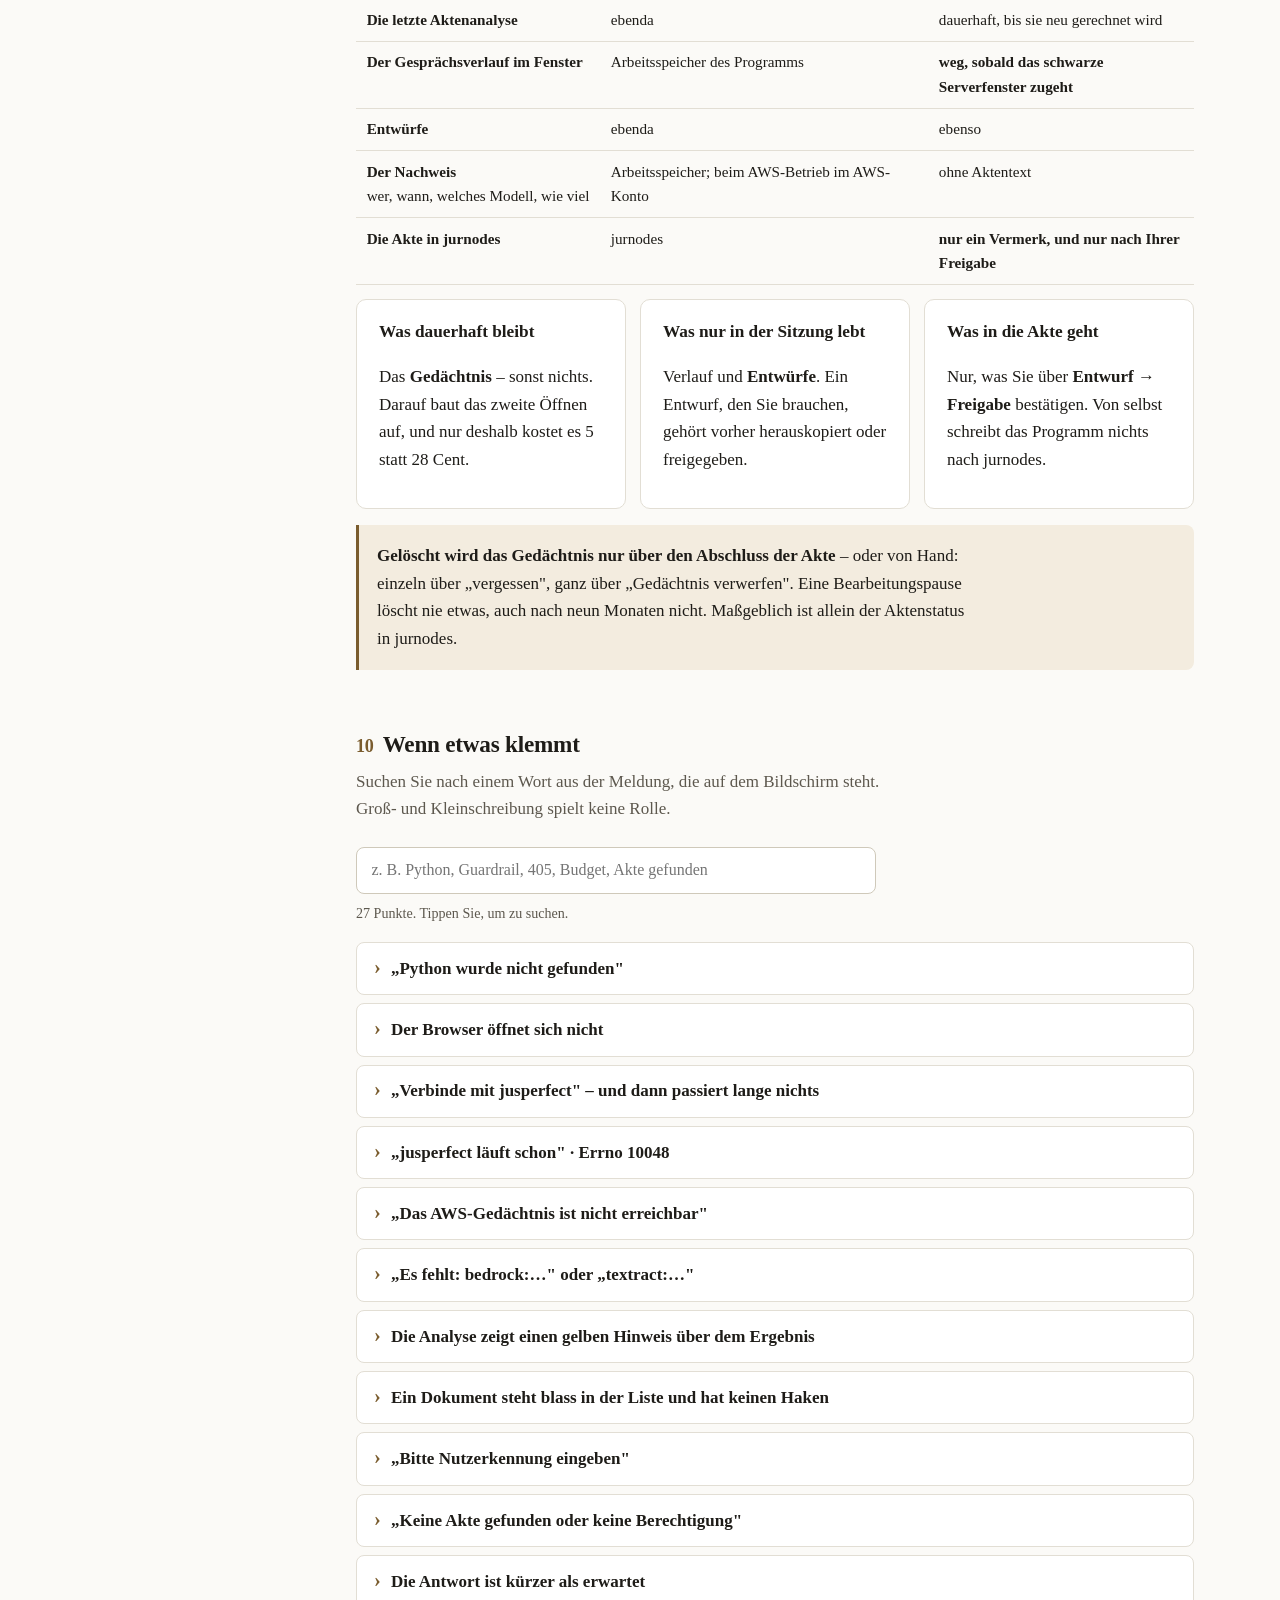
==== commit 1b5ffc3a: "Ueberall "Gedaechtnis", kein Strich in jurnodes, und ein Text berichtigt Aus der Kanzlei: "Warum gib" ====
--- a/HILFE.html
+++ b/HILFE.html
@@ -166,7 +166,7 @@
     <li><a href="#einrichten">Einrichten</a></li>
     <li><a href="#starter">Welcher Starter</a></li>
     <li><a href="#arbeiten">Mit einer Akte arbeiten</a></li>
-    <li><a href="#gedaechtnis">Das Aktengedächtnis</a></li>
+    <li><a href="#gedaechtnis">Das Gedächtnis</a></li>
     <li><a href="#analyse">Die Aktenanalyse</a></li>
     <li><a href="#knoepfe">Die Knöpfe</a></li>
     <li><a href="#kosten">Was es kostet</a></li>
@@ -188,9 +188,9 @@
 
   <div class="raster">
     <div class="karte">
-      <h3>jur|nodes bleibt die führende Akte</h3>
+      <h3>jurnodes bleibt die führende Akte</h3>
       <p>jusperfect liest daraus, arbeitet mit einer Kopie und schreibt nur zurück, wenn
-      Sie es ausdrücklich freigeben. Die Akte in jur|nodes ändert sich nicht von selbst.</p>
+      Sie es ausdrücklich freigeben. Die Akte in jurnodes ändert sich nicht von selbst.</p>
     </div>
     <div class="karte">
       <h3>Jede Aussage trägt eine Fundstelle</h3>
@@ -217,7 +217,7 @@
     <li>Es <strong>versendet nichts.</strong> Entwürfe bleiben Entwürfe, bis Sie sie
     freigeben.</li>
     <li>Es <strong>löscht nichts wegen Untätigkeit.</strong> Auch nach neun Monaten nicht.
-    Maßgeblich ist allein der Aktenstatus in jur|nodes.</li>
+    Maßgeblich ist allein der Aktenstatus in jurnodes.</li>
     <li>Es <strong>ersetzt keine Prüfung.</strong> Was es findet, ist ein Vorschlag mit
     Quellenangabe, kein Ergebnis.</li>
   </ul>
@@ -301,7 +301,7 @@
         <tr><th>Weg</th><th>Was er braucht</th><th>Probe</th></tr>
         <tr>
           <td><strong>Schnittstelle</strong><br><span style="color:var(--text-leise)">empfohlen</span></td>
-          <td>Adresse, Benutzer und Schlüssel von jur|nodes, eingetragen mit
+          <td>Adresse, Benutzer und Schlüssel von jurnodes, eingetragen mit
           <code>JURNODES-ZUGANG.bat</code></td>
           <td><code>JURNODES-PRUEFEN.bat</code></td>
         </tr>
@@ -405,7 +405,7 @@
         <tr><td><strong>Haken entfernen</strong></td><td>nimmt bei allen Sichtbaren den Haken weg</td></tr>
         <tr><td>die Felder oben<br><em>Gegner (6) · Mandant (2)</em></td><td>hakt eine ganze Kategorie an oder ab</td></tr>
         <tr><td>das Suchfeld</td><td>filtert nach Titel, Datum, Ordner oder Kategorie – <code>gegner 2026-05</code> findet die gegnerischen Schriftsätze aus dem Mai</td></tr>
-        <tr><td>die Überschriften<br><em>Gericht · 6 Dokumente</em><span class="marke fertig">seit 12.10.2026</span></td><td>die Liste ist nach Ordnern gegliedert wie in jur|nodes; <strong>alle anhaken</strong> neben einer Überschrift nimmt diesen einen Ordner. <strong>E-Akte</strong> – Mails, Anlagen, Vermerke – steht zuletzt, weil sie aus einem anderen Ordnerbaum kommt</td></tr>
+        <tr><td>die Überschriften<br><em>Gericht · 6 Dokumente</em><span class="marke fertig">seit 12.10.2026</span></td><td>die Liste ist nach Ordnern gegliedert wie in jurnodes; <strong>alle anhaken</strong> neben einer Überschrift nimmt diesen einen Ordner. <strong>E-Akte</strong> – Mails, Anlagen, Vermerke – steht zuletzt, weil sie aus einem anderen Ordnerbaum kommt</td></tr>
       </table>
       <p><strong>Weniger ist oft besser.</strong> Was Sie anhaken, geht an das Modell und
       wird bezahlt. Für eine Frage zur Unfallschilderung braucht es nicht die gesamte
@@ -484,7 +484,7 @@
       <p>Für eine einzelne Frage genügen die ersten vier Schritte. Wer länger an einer Akte
       arbeitet, liest sie einmal ganz ein und lässt sie analysieren – beides bleibt dann
       gespeichert. Die beiden nächsten Abschnitte erklären es:
-      <a href="#gedaechtnis">Das Aktengedächtnis</a> und
+      <a href="#gedaechtnis">Das Gedächtnis</a> und
       <a href="#analyse">Die Aktenanalyse</a>.</p>
     </div>
   </div>
@@ -495,19 +495,19 @@
       <h3>Zurückschreiben oder einfach schließen</h3>
       <p>In die Akte zurück geht nur, was Sie über <strong>Entwurf → Freigabe</strong>
       bestätigen. Sie sehen vorher genau den Text, der geschrieben wird.</p>
-      <p>Ist eine Akte in jur|nodes archiviert, bietet <strong>Akte abschließen</strong> an,
+      <p>Ist eine Akte in jurnodes archiviert, bietet <strong>Akte abschließen</strong> an,
       vorzumerken; erst dann beginnt die Übergangsfrist (Vorgabe 30 Tage). Nach ihrem Ablauf
       wird der Arbeitsstand <strong>im Wortlaut angezeigt</strong>, geht nach Ihrem Häkchen
       als Vermerk in die Akte, und <em>erst danach</em> wird gelöscht. Sie erhalten einen
       Nachweis: wann, durch wen, was.</p>
-      <p>Schließen Sie einfach den Tab, bleibt das Aktengedächtnis bestehen. Der
+      <p>Schließen Sie einfach den Tab, bleibt das Gedächtnis bestehen. Der
       Gesprächsverlauf und die Entwürfe nicht – siehe
       <a href="#speicherung">Was wie lange bleibt</a>.</p>
     </div>
   </div>
 
   <h3>Zwei Bildschirme: Fenster abtrennen</h3>
-  <p>Neben <strong>Chronologie</strong>, <strong>Aktengedächtnis</strong> und
+  <p>Neben <strong>Chronologie</strong>, <strong>Gedächtnis</strong> und
   <strong>Belege</strong> steht oben rechts das Zeichen <strong>⧉</strong>. Ein Klick
   stellt das Fenster auf einen eigenen Browser-Tab, den Sie auf den zweiten Bildschirm
   ziehen können.</p>
@@ -528,7 +528,7 @@
 
 <!-- ================= 5 ================= -->
 <section id="gedaechtnis">
-  <h2><span class="nr">5</span>Das Aktengedächtnis</h2>
+  <h2><span class="nr">5</span>Das Gedächtnis</h2>
   <p class="vorspann">Ohne Gedächtnis fängt jede Akte bei jedem Öffnen von vorn an – und
   wird jedes Mal neu bezahlt. Mit Gedächtnis kostet das zweite Öffnen einer gelesenen Akte
   rund 5 Cent statt 28 Cent.</p>
@@ -548,8 +548,8 @@
     <div class="karte">
       <h3>Wo es liegt</h3>
       <p>In der Kanzlei: im <strong>eigenen AWS-Konto, Frankfurt, verschlüsselt</strong> –
-      <strong>nicht</strong> in jur|nodes.</p>
-      <p>In die jur|nodes-Akte geht nur ein <strong>Vermerk</strong>, und nur, wenn Sie ihn
+      <strong>nicht</strong> in jurnodes.</p>
+      <p>In die jurnodes-Akte geht nur ein <strong>Vermerk</strong>, und nur, wenn Sie ihn
       freigeben.</p>
       <p>Wo es im Einzelfall liegt, steht unten im Gedächtnisfenster und im Selbsttest.</p>
     </div>
@@ -569,7 +569,7 @@
 
   <h3>Die Akte nach Ordnern, im Fenster „Auswahl"<span class="marke fertig">seit 12.10.2026</span></h3>
   <p>Links steht die Akte nicht mehr als eine Reihe, sondern <strong>nach Ordnern
-  gegliedert</strong> – so wie in jur|nodes. Über jedem Ordner steht sein Name und wie
+  gegliedert</strong> – so wie in jurnodes. Über jedem Ordner steht sein Name und wie
   viele darin <strong>noch fehlen</strong>:</p>
   <table>
     <tr><th>Was dort steht</th><th>Was es heißt</th></tr>
@@ -610,7 +610,7 @@
     neues Einlesen – bei einem Scan mit Texterkennung – und holt die gelöschten Antworten
     und Zeitstrahleinträge nicht wieder. Lesen Sie die Rückfrage.</p>
   </div>
-  <p>Die Akte in jur|nodes bleibt dabei unberührt. Entfernt wird nur, was sich jusperfect
+  <p>Die Akte in jurnodes bleibt dabei unberührt. Entfernt wird nur, was sich jusperfect
   gemerkt hat.</p>
 
   <h3>Das ganze Gedächtnis einer Akte wegwerfen<span class="marke fertig">seit 13.10.2026</span></h3>
@@ -622,7 +622,7 @@
   <table>
     <tr><th>Frage</th><th>Antwort</th></tr>
     <tr><td>Reicht nicht <strong>Sitzung schließen</strong>?</td><td><strong>Nein.</strong> Beim nächsten Öffnen legt das Programm jedes Dokument des Gedächtnisses wieder in die Arbeitsakte. Was falsch im Gedächtnis steht, kommt zurück.</td></tr>
-    <tr><td>Was ist mit der Akte in jur|nodes?</td><td>Sie bleibt <strong>unberührt</strong>. Weggeworfen wird nur, was sich jusperfect gemerkt hat.</td></tr>
+    <tr><td>Was ist mit der Akte in jurnodes?</td><td>Sie bleibt <strong>unberührt</strong>. Weggeworfen wird nur, was sich jusperfect gemerkt hat.</td></tr>
     <tr><td>Und die offene Arbeitsakte?</td><td>Die Dokumente, die aus dem Gedächtnis kamen, verschwinden im selben Schritt aus der linken Spalte. Was Sie in dieser Sitzung von Hand dazugeholt haben, bleibt.</td></tr>
     <tr><td>Wie kommt es zurück?</td><td>Mit <strong>Akte einlesen</strong>. Das kostet Modellaufrufe, bei Scans zusätzlich die Texterkennung.</td></tr>
   </table>
@@ -634,11 +634,11 @@
     anderes Dokument als damals. Dokumentweise lässt sich das nicht richten.</p>
   </div>
   <p>Bei den <strong>erfundenen</strong> Testakten geht es weiter auch mit
-  <code>GEDAECHTNIS-LEEREN.bat</code> – das betrifft nur den Testbetrieb ohne jur|nodes.</p>
+  <code>GEDAECHTNIS-LEEREN.bat</code> – das betrifft nur den Testbetrieb ohne jurnodes.</p>
 
   <h3>Der Zeitstrahl</h3>
   <p>Rechts <strong>Chronologie ›</strong>. Er ist <strong>ohne Modellaufruf gefüllt</strong>:
-  Dokumentdaten und Fristen stehen in den Stammdaten aus jur|nodes. Eine Analyse reichert
+  Dokumentdaten und Fristen stehen in den Stammdaten aus jurnodes. Eine Analyse reichert
   ihn an; was sie gefunden hat, bleibt im Gedächtnis stehen.</p>
   <p><strong>aktualisieren</strong> trägt nach, was seit dem letzten Lauf dazugekommen ist –
   nur über die neuen Abschnitte und nur nach Ereignissen. Ist nichts Neues da, kostet der
@@ -660,7 +660,7 @@
   Analyse über zwei Drittel sähe aus wie eine über die ganze Akte.</p>
 
   <h3>Sie bleibt stehen<span class="marke fertig">seit 05.10.2026</span></h3>
-  <p>Die Analyse liegt im Aktengedächtnis. Beim nächsten Öffnen der Akte steht sie wieder
+  <p>Die Analyse liegt im Gedächtnis. Beim nächsten Öffnen der Akte steht sie wieder
   da, überschrieben mit <strong>„Aktenanalyse · Stand vom 05.10.26"</strong>. Das kostet
   nichts – es wird nichts neu gerechnet.</p>
 
@@ -698,13 +698,13 @@
     <tr><td><strong>Recherche</strong></td><td>Öffnet den Haufe-Copilot im Browser mit Ihrer Anmeldung. jusperfect fasst keine Haufe-Zugangsdaten an.</td></tr>
     <tr><td><strong>Nachweis</strong></td><td>Was ist wann an welches Modell gegangen – Umfang und Prüfsumme, <strong>kein Aktentext</strong></td></tr>
     <tr><td><strong>Selbsttest</strong></td><td>Stehen die Absicherungen? Kostet nichts, schickt nichts hinaus</td></tr>
-    <tr><td><strong>Abschluss</strong></td><td>Arbeitsstand sichern, dann löschen – nur bei in jur|nodes archivierter Akte</td></tr>
+    <tr><td><strong>Abschluss</strong></td><td>Arbeitsstand sichern, dann löschen – nur bei in jurnodes archivierter Akte</td></tr>
   </table>
 
   <h3>Was der Selbsttest prüft</h3>
   <p>Wer antwortet · in welcher Region · unter welchem Zugang · ob AWS die Aufrufe
   mitschreibt · ob ein Schutzgeländer vorgeschaltet ist · ob der Aktenbestand erreichbar
-  ist · wo das Aktengedächtnis liegt · wie viel von der Monatsgrenze verbraucht ist.</p>
+  ist · wo das Gedächtnis liegt · wie viel von der Monatsgrenze verbraucht ist.</p>
   <p>Ein Haken heißt: geprüft und in Ordnung. Ein Ausrufezeichen heißt: kein Fehler, aber
   eine offene Frage – die Zahl am Knopf sagt schon vor dem Öffnen, wie viele es sind. Ein
   Strich heißt: trifft hier nicht zu.</p>
@@ -731,7 +731,7 @@
     </div>
     <div class="karte">
       <h3>Das zweite Öffnen</h3>
-      <p>Liegt die Akte im Aktengedächtnis, muss sie nicht noch einmal gelesen werden:
+      <p>Liegt die Akte im Gedächtnis, muss sie nicht noch einmal gelesen werden:
       <strong>rund 5 Cent statt 28 Cent.</strong> Das ist der ganze Zweck des
       Gedächtnisses.</p>
     </div>
@@ -763,7 +763,7 @@
 
   <table>
     <tr><th>Was</th><th>Wo</th><th>Wie lange</th></tr>
-    <tr><td><strong>Dokumentauszüge</strong><br>bei Scans der erkannte Text</td><td>Aktengedächtnis – AWS-Konto der Kanzlei, Frankfurt, verschlüsselt</td><td>dauerhaft, bis zum Abschluss der Akte</td></tr>
+    <tr><td><strong>Dokumentauszüge</strong><br>bei Scans der erkannte Text</td><td>Gedächtnis – AWS-Konto der Kanzlei, Frankfurt, verschlüsselt</td><td>dauerhaft, bis zum Abschluss der Akte</td></tr>
     <tr><td><strong>Lebenssachverhalt</strong></td><td>ebenda</td><td>dauerhaft</td></tr>
     <tr><td><strong>Zeitstrahl</strong></td><td>ebenda</td><td>dauerhaft, höchstens 500 Einträge</td></tr>
     <tr><td><strong>Fragen und Antworten</strong></td><td>ebenda</td><td>die letzten 100</td></tr>
@@ -771,13 +771,13 @@
     <tr><td><strong>Der Gesprächsverlauf im Fenster</strong></td><td>Arbeitsspeicher des Programms</td><td><strong>weg, sobald das schwarze Serverfenster zugeht</strong></td></tr>
     <tr><td><strong>Entwürfe</strong></td><td>ebenda</td><td>ebenso</td></tr>
     <tr><td><strong>Der Nachweis</strong><br>wer, wann, welches Modell, wie viel</td><td>Arbeitsspeicher; beim AWS-Betrieb im AWS-Konto</td><td>ohne Aktentext</td></tr>
-    <tr><td><strong>Die Akte in jur|nodes</strong></td><td>jur|nodes</td><td><strong>nur ein Vermerk, und nur nach Ihrer Freigabe</strong></td></tr>
+    <tr><td><strong>Die Akte in jurnodes</strong></td><td>jurnodes</td><td><strong>nur ein Vermerk, und nur nach Ihrer Freigabe</strong></td></tr>
   </table>
 
   <div class="raster">
     <div class="karte">
       <h3>Was dauerhaft bleibt</h3>
-      <p>Das <strong>Aktengedächtnis</strong> – sonst nichts. Darauf baut das zweite Öffnen
+      <p>Das <strong>Gedächtnis</strong> – sonst nichts. Darauf baut das zweite Öffnen
       auf, und nur deshalb kostet es 5 statt 28 Cent.</p>
     </div>
     <div class="karte">
@@ -788,7 +788,7 @@
     <div class="karte">
       <h3>Was in die Akte geht</h3>
       <p>Nur, was Sie über <strong>Entwurf → Freigabe</strong> bestätigen. Von selbst
-      schreibt das Programm nichts nach jur|nodes.</p>
+      schreibt das Programm nichts nach jurnodes.</p>
     </div>
   </div>
 
@@ -796,7 +796,7 @@
     <p><strong>Gelöscht wird das Gedächtnis nur über den Abschluss der Akte</strong> – oder
     von Hand: einzeln über „vergessen", ganz über „Gedächtnis verwerfen". Eine
     Bearbeitungspause löscht nie etwas, auch nach neun Monaten nicht. Maßgeblich ist allein
-    der Aktenstatus in jur|nodes.</p>
+    der Aktenstatus in jurnodes.</p>
   </div>
 </section>
 
@@ -841,7 +841,7 @@
       <code>python.exe</code> beenden, dann neu starten.</p>
     </div></details>
 
-  <details class="stoerung"><summary>„Das AWS-Aktengedächtnis ist nicht erreichbar"</summary>
+  <details class="stoerung"><summary>„Das AWS-Gedächtnis ist nicht erreichbar"</summary>
     <div class="koerper">
       <p>Der Satz dahinter sagt, woran es liegt: kein Netz, der Eimer fehlt, die
       Berechtigung fehlt oder er liegt in einer anderen Region.</p>
@@ -1011,9 +1011,9 @@
       zugleich – Sie brauchen die Ausgabe nicht selbst umzuleiten.</p>
     </div></details>
 
-  <details class="stoerung"><summary>„405" oder „Aktengedächtnis wurde nicht gefunden"</summary>
-    <div class="koerper">
-      <p><strong>Bekannt und in Arbeit.</strong> Das Aktengedächtnis lässt sich derzeit
+  <details class="stoerung"><summary>„405" oder „Gedächtnis wurde nicht gefunden"</summary>
+    <div class="koerper">
+      <p><strong>Bekannt und in Arbeit.</strong> Das Gedächtnis lässt sich derzeit
       nicht in die Akte zurückschreiben; die Schnittstelle nimmt auf dem dafür
       vorgesehenen Weg nichts entgegen.</p>
       <p><strong>Was das im Alltag bedeutet:</strong> Das Programm arbeitet vollständig
@@ -1027,7 +1027,7 @@
   <details class="stoerung"><summary>Ein zweiter Rechner wird abgewiesen</summary>
     <div class="koerper">
       <p>Jeder Rechner braucht <strong>eigene</strong> Schlüssel – bei AWS und bei
-      jur|nodes. Ein Schlüssel, der auf zwei Rechnern liegt, lässt sich im Nachhinein nicht
+      jurnodes. Ein Schlüssel, der auf zwei Rechnern liegt, lässt sich im Nachhinein nicht
       mehr einem Rechner zuordnen; genau das ist der Grund für die Trennung.</p>
       <p>Auf dem neuen Rechner: <code>ZUGANG-EINTRAGEN.bat</code> und
       <code>JURNODES-ZUGANG.bat</code>, dann die beiden Proben.</p>
@@ -1074,7 +1074,7 @@
     <tr><td><code>ZUGANG-EINTRAGEN.bat</code></td><td>AWS-Schlüssel hinterlegen</td></tr>
     <tr><td><code>ZUGANG-PRUEFEN.bat</code></td><td>Antwortet AWS? Befund in <code>zugangstest.txt</code></td></tr>
     <tr><td><code>MODELLE-ANZEIGEN.bat</code></td><td>Welche Modellkennungen antworten wirklich</td></tr>
-    <tr><td><code>JURNODES-ZUGANG.bat</code></td><td>Adresse, Benutzer und Schlüssel von jur|nodes hinterlegen</td></tr>
+    <tr><td><code>JURNODES-ZUGANG.bat</code></td><td>Adresse, Benutzer und Schlüssel von jurnodes hinterlegen</td></tr>
     <tr><td><code>JURNODES-PRUEFEN.bat</code></td><td>Antwortet die Schnittstelle? Befund in <code>jurnodestest.txt</code></td></tr>
     <tr><td><code>ORDNER-PRUEFEN.bat</code></td><td>Taugt der Aktenordner? Befund in <code>ordnerpruefung.txt</code></td></tr>
     <tr><td><code>AKTE-PRUEFEN.bat</code><span class="marke fertig">seit 13.10.2026</span></td><td>Welcher <em>Eintrag</em> einer bestimmten Akte lässt sich nicht lesen? Kostet nichts</td></tr>
@@ -1087,7 +1087,7 @@
   …"</em>, heißt das: ein Fehler, mit dem niemand gerechnet hat. Zwei Wege führen weiter:</p>
   <table>
     <tr><th>Weg</th><th>Was er sagt</th></tr>
-    <tr><td><code>AKTE-PRUEFEN.bat</code></td><td>Geht dieselbe Akte Eintrag für Eintrag durch und sagt, <strong>welcher</strong> nicht lesbar ist – mit Art, Richtung und Datum. Liest nur, kostet nichts, schreibt nichts, holt keinen Dokumentinhalt und liest das Aktengedächtnis nicht einmal.</td></tr>
+    <tr><td><code>AKTE-PRUEFEN.bat</code></td><td>Geht dieselbe Akte Eintrag für Eintrag durch und sagt, <strong>welcher</strong> nicht lesbar ist – mit Art, Richtung und Datum. Liest nur, kostet nichts, schreibt nichts, holt keinen Dokumentinhalt und liest das Gedächtnis nicht einmal.</td></tr>
     <tr><td>das schwarze Fenster</td><td>Dort steht eine Zeile mit derselben Vorgangsnummer und dem Wort <code>fehler_abgefangen</code>. Sie nennt die Codestelle.</td></tr>
   </table>
   <div class="merksatz">
@@ -1097,7 +1097,7 @@
   </div>
   <p>Ein einzelner Eintrag, der nicht lesbar ist, hält die Akte seit dem 13.10.2026
   <strong>nicht mehr zu</strong>: Er fällt allein aus, und oben in der Dokumentliste steht,
-  wie viele es sind und woran es lag. Dasselbe gilt für ein Aktengedächtnis, das sich nicht
+  wie viele es sind und woran es lag. Dasselbe gilt für ein Gedächtnis, das sich nicht
   mehr einlesen lässt – dann geht die Akte ohne Erinnerung auf, und der Hinweis nennt den
   Weg („Gedächtnis verwerfen", dann „Akte einlesen").</p>
 
@@ -1148,7 +1148,7 @@
   <h3>Ausprobieren und messen</h3>
   <table>
     <tr><td><code>FUNKTIONSPROBE.bat</code></td><td>Alle Funktionen einmal durchgehen – ohne Modell, ohne Kosten</td></tr>
-    <tr><td><code>GEDAECHTNIS-PROBE.bat</code></td><td>Geführter Durchgang durch das Aktengedächtnis, ohne Kosten</td></tr>
+    <tr><td><code>GEDAECHTNIS-PROBE.bat</code></td><td>Geführter Durchgang durch das Gedächtnis, ohne Kosten</td></tr>
     <tr><td><code>GEDAECHTNIS-LEEREN.bat</code></td><td>Gedächtnis der <em>erfundenen</em> Akten zurücksetzen</td></tr>
     <tr><td><code>GROSSE-TESTAKTE.bat</code></td><td>Erzeugt eine erfundene Akte mit 50 Dokumenten</td></tr>
     <tr><td><code>PRUEFBOGEN.bat</code></td><td>Messlauf über die große Testakte – kostet einige Euro</td></tr>
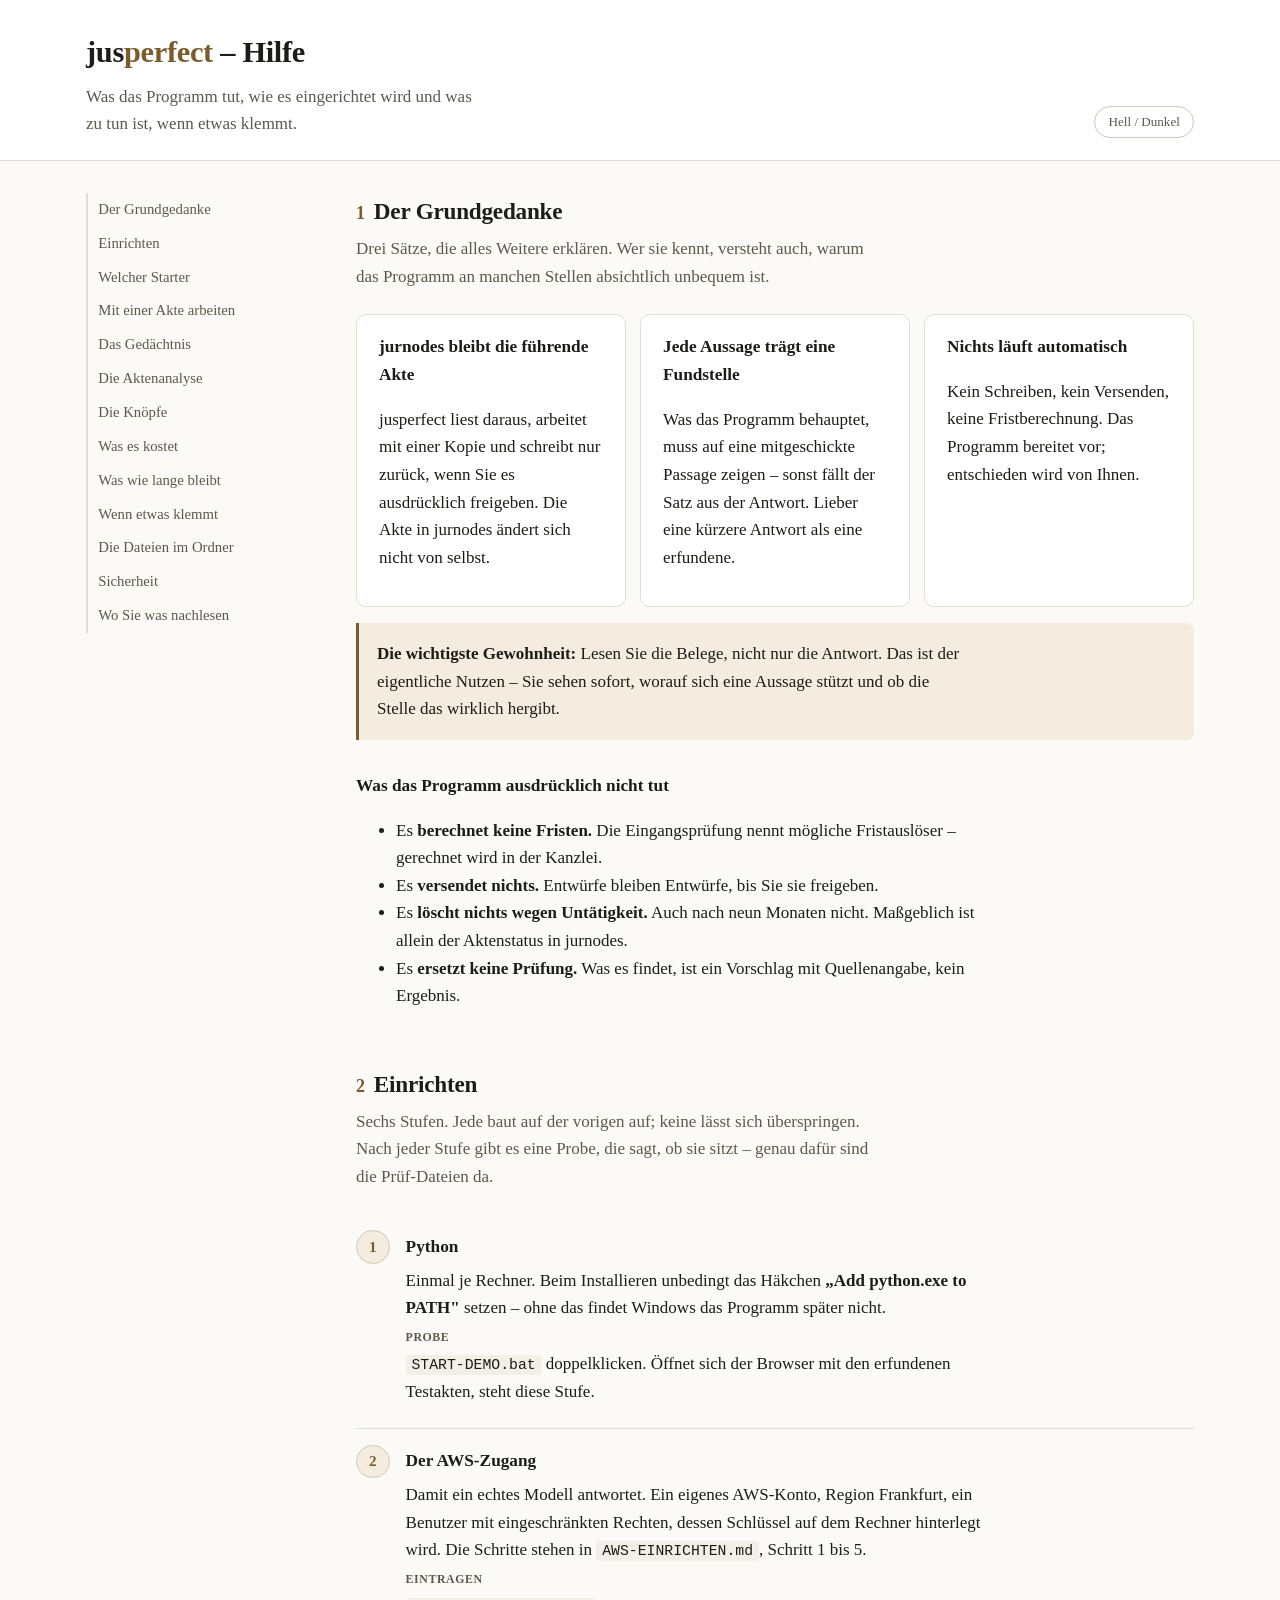
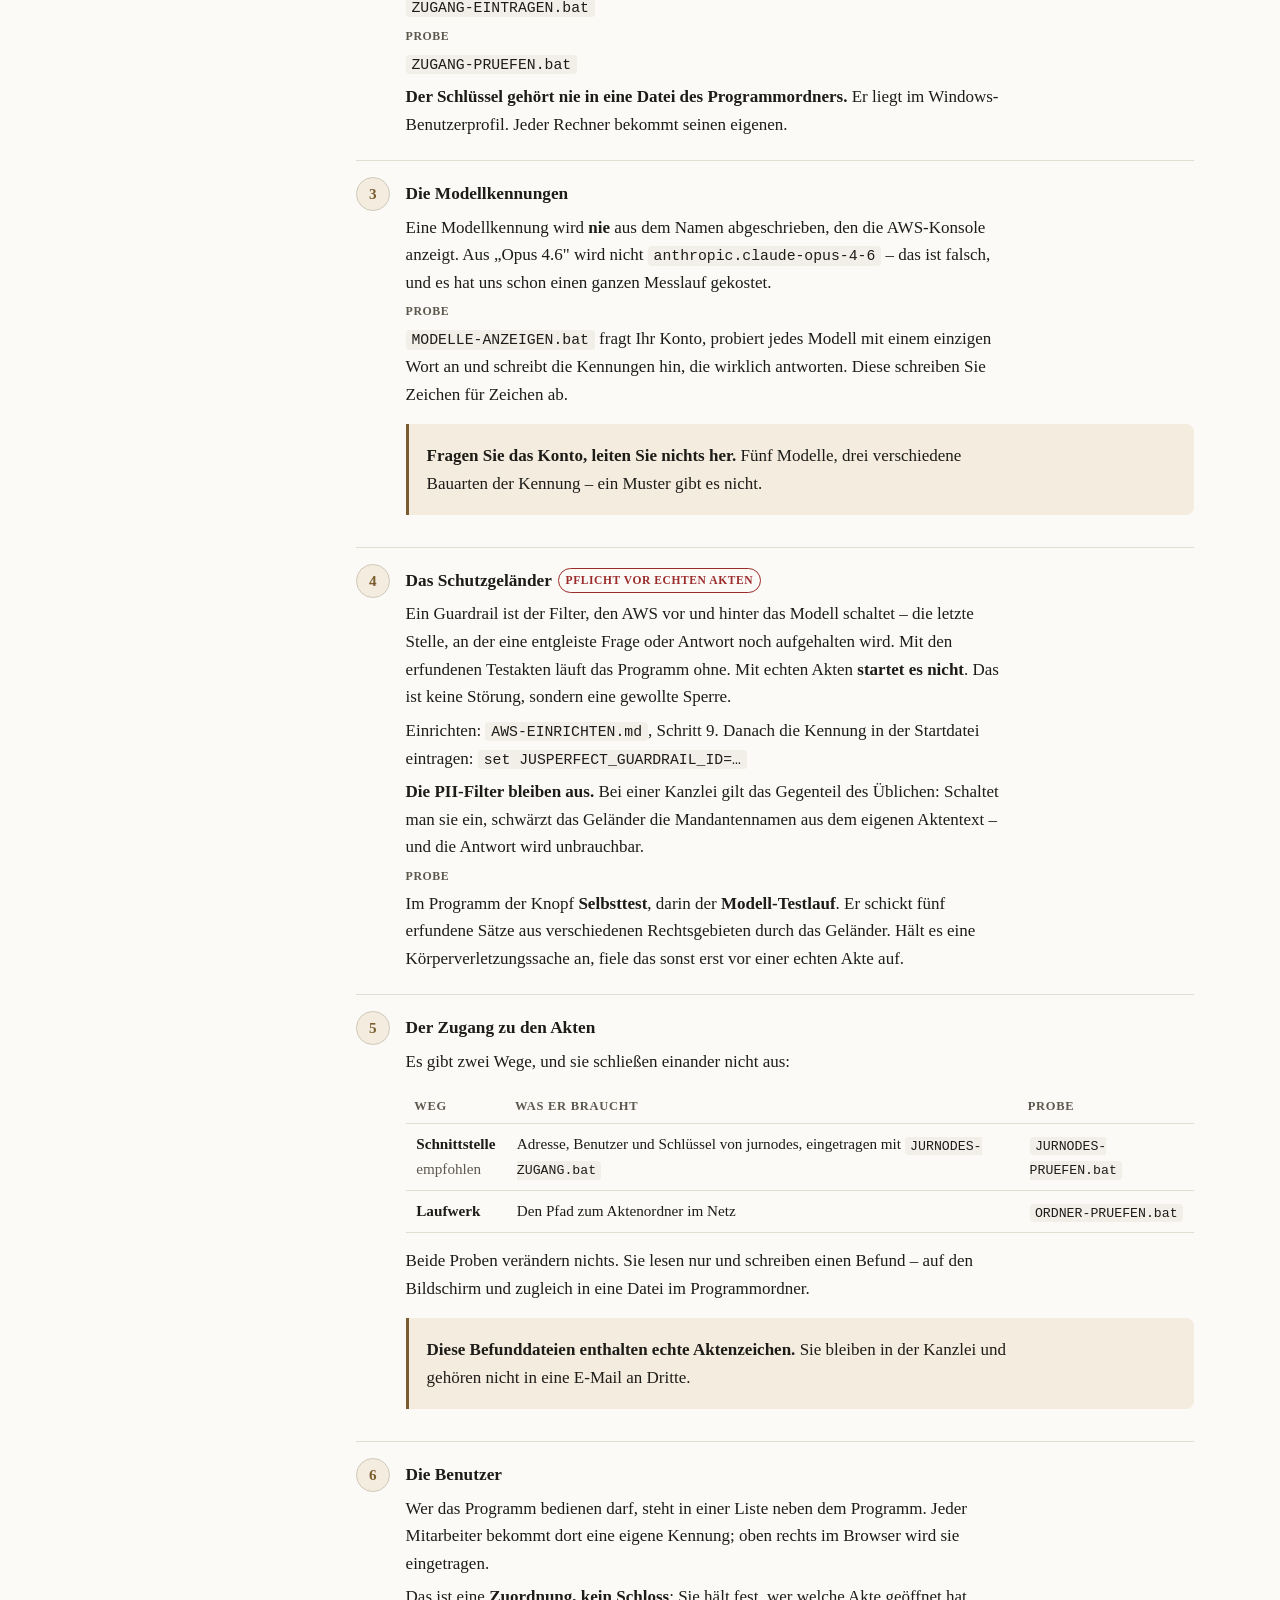
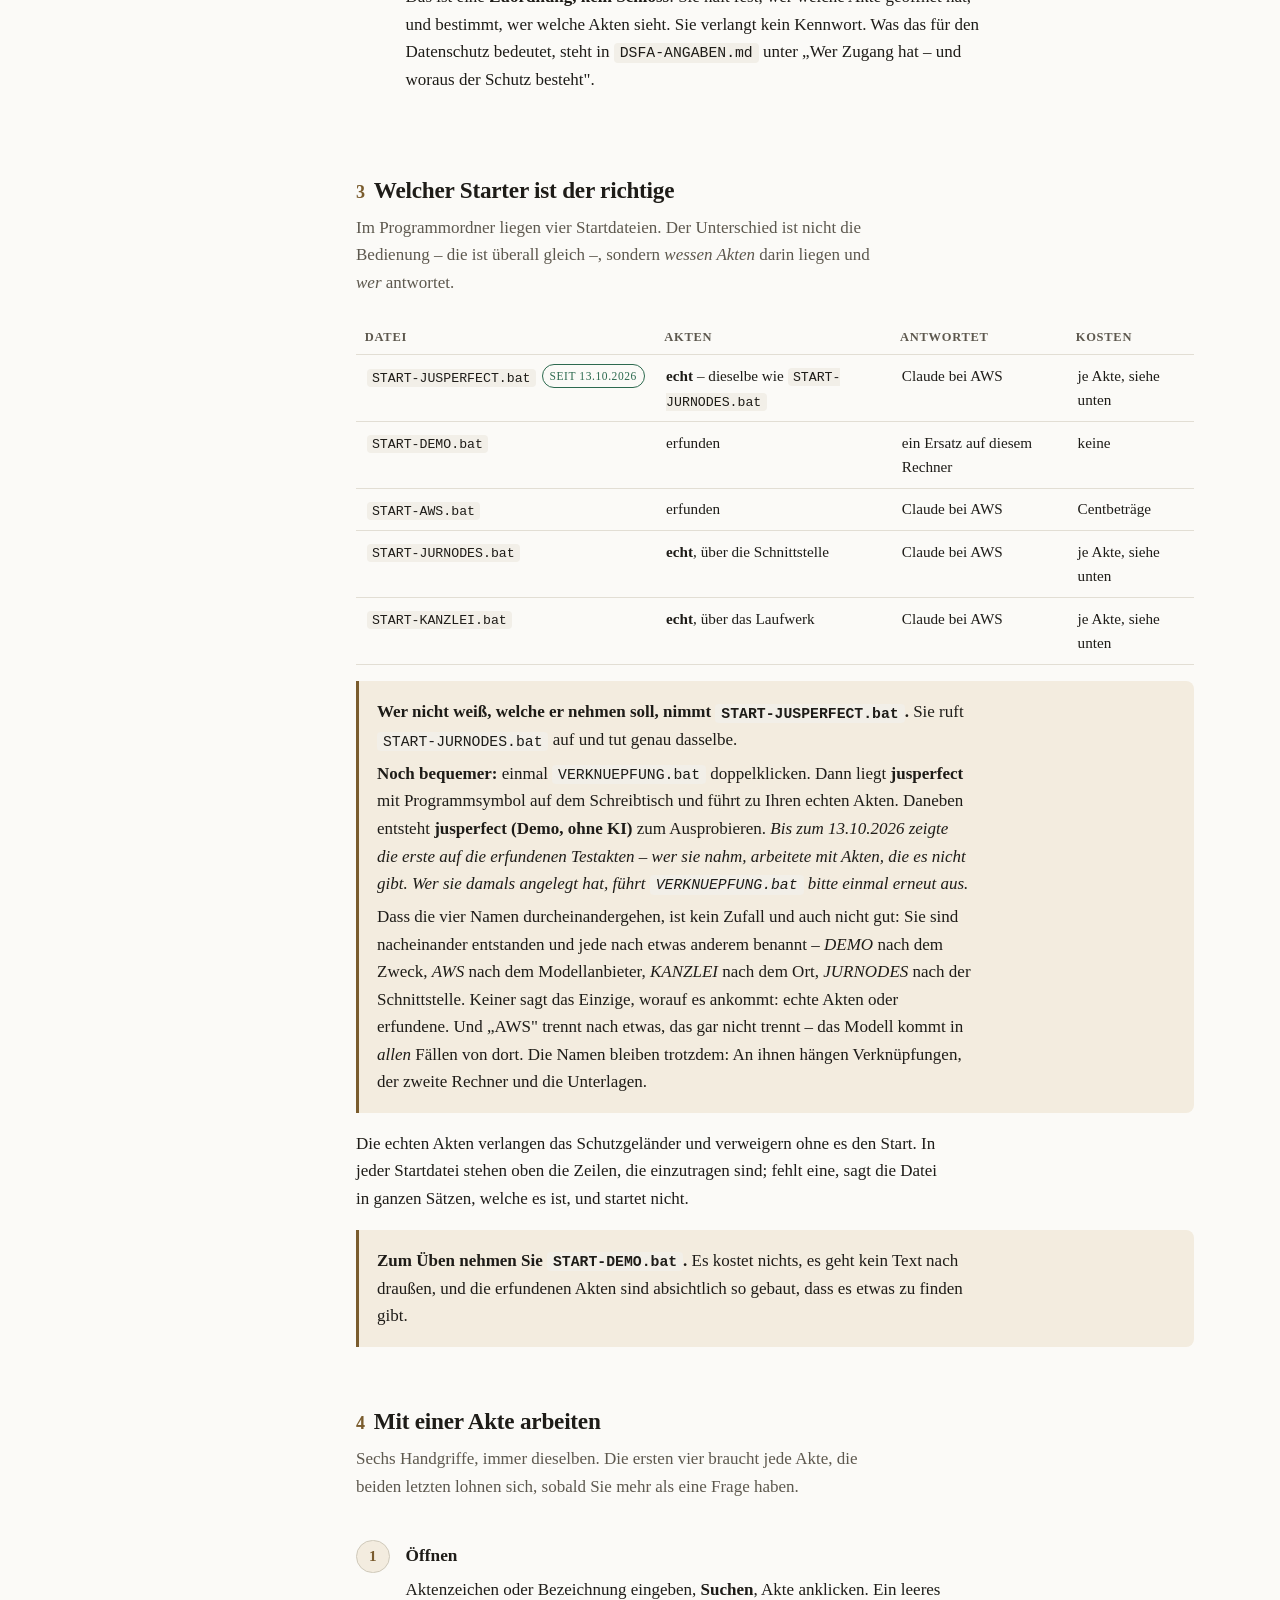
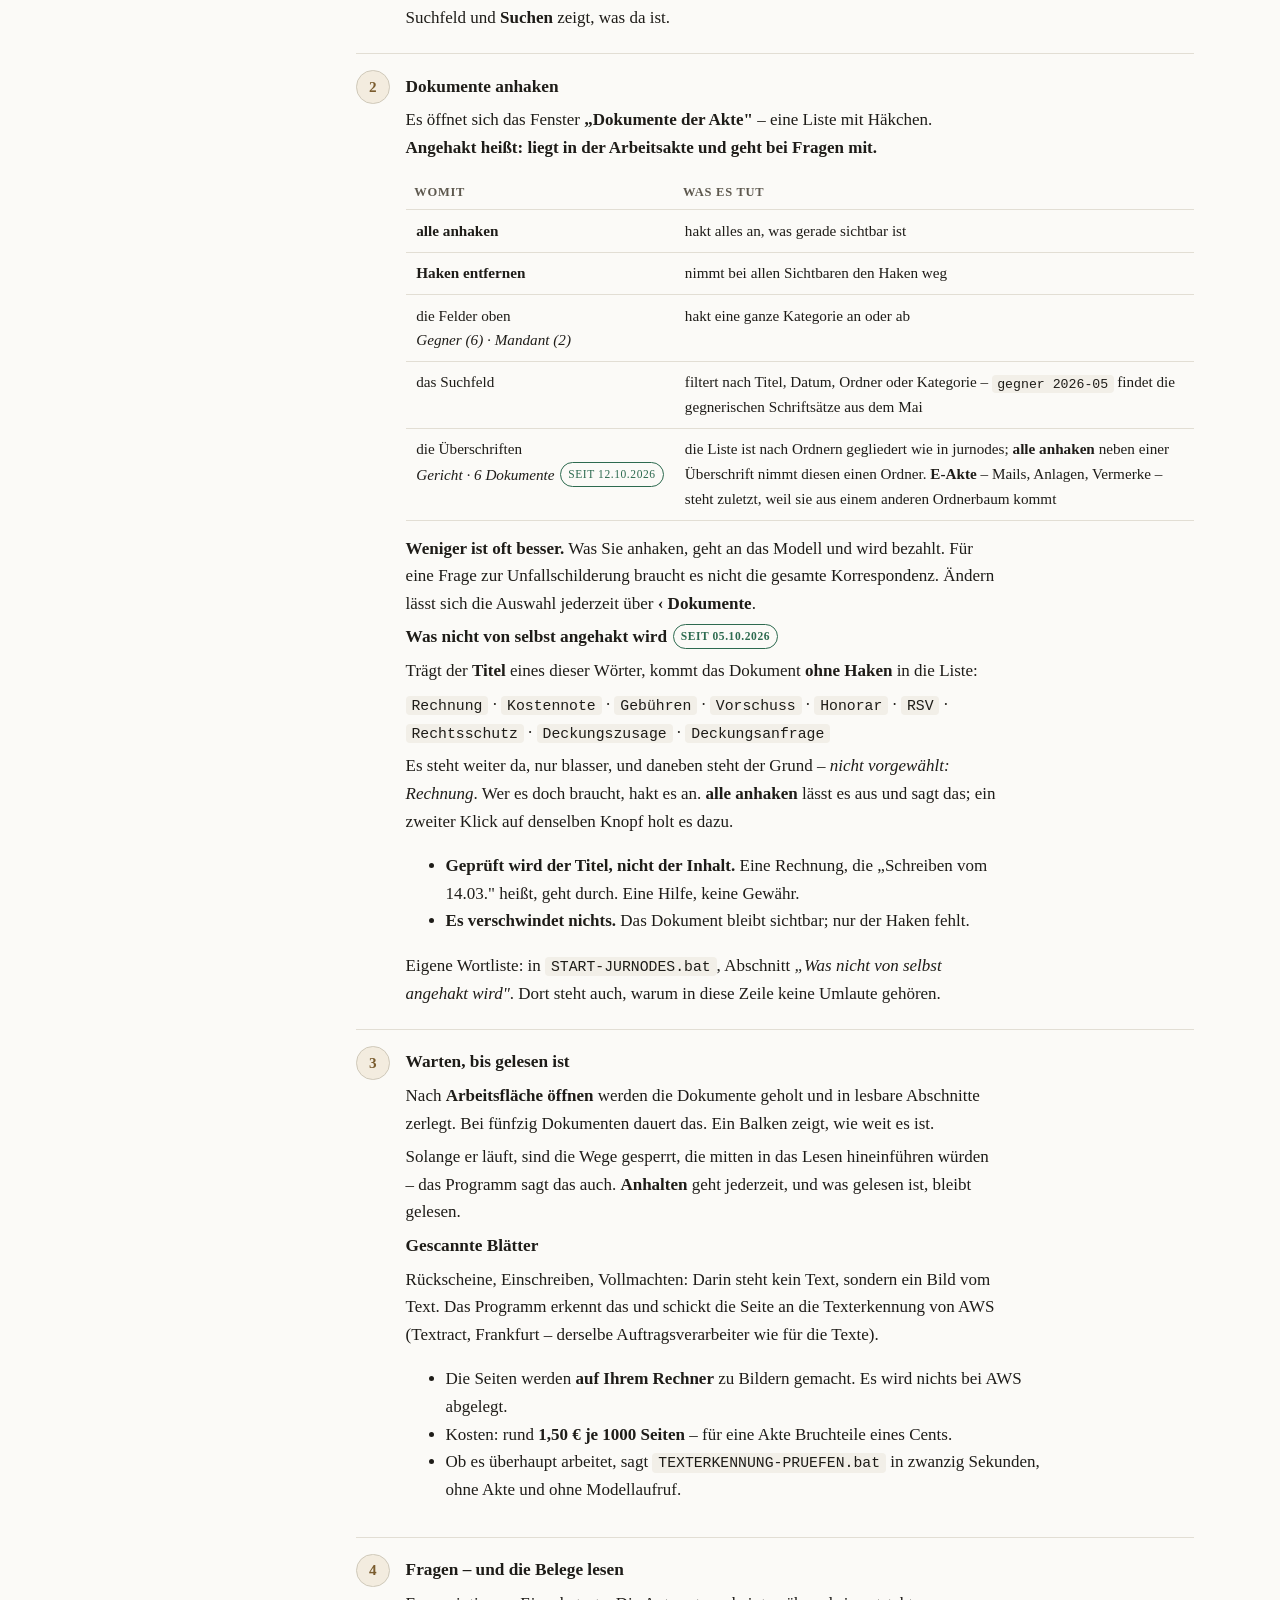
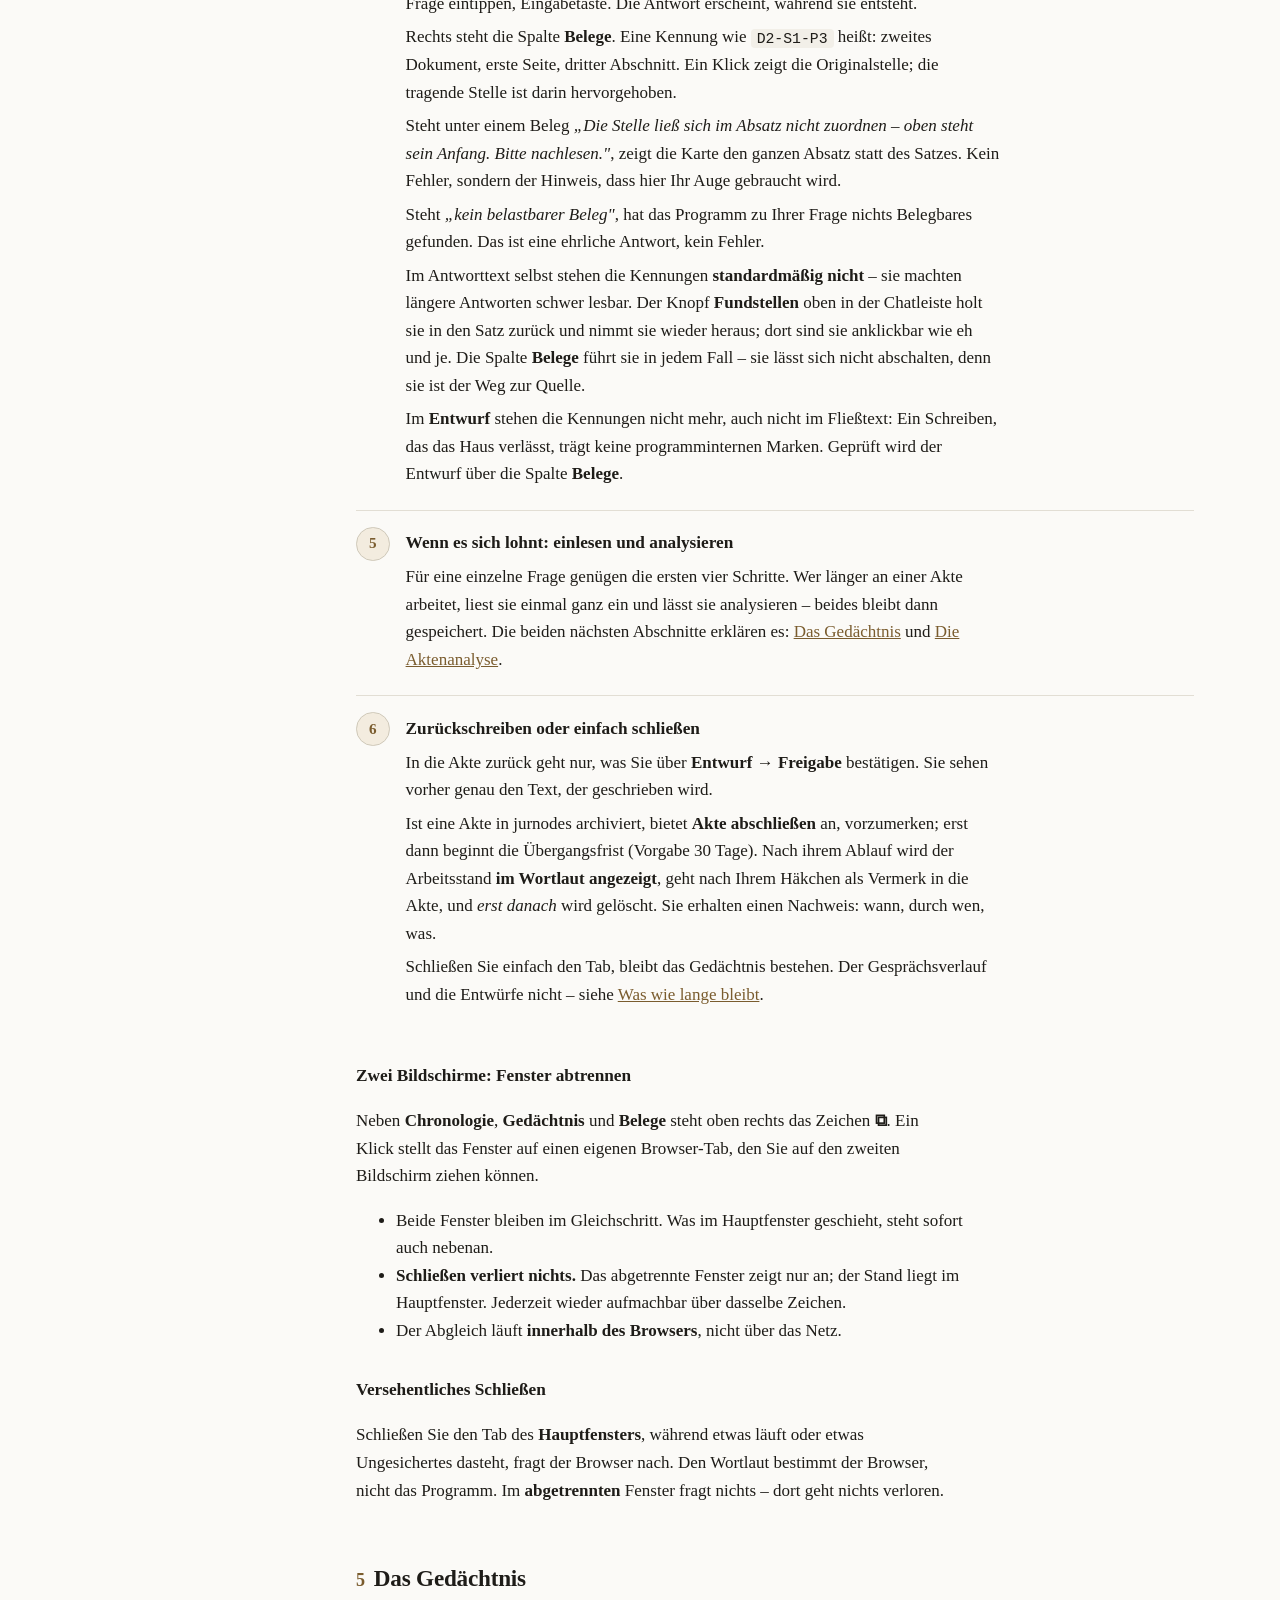
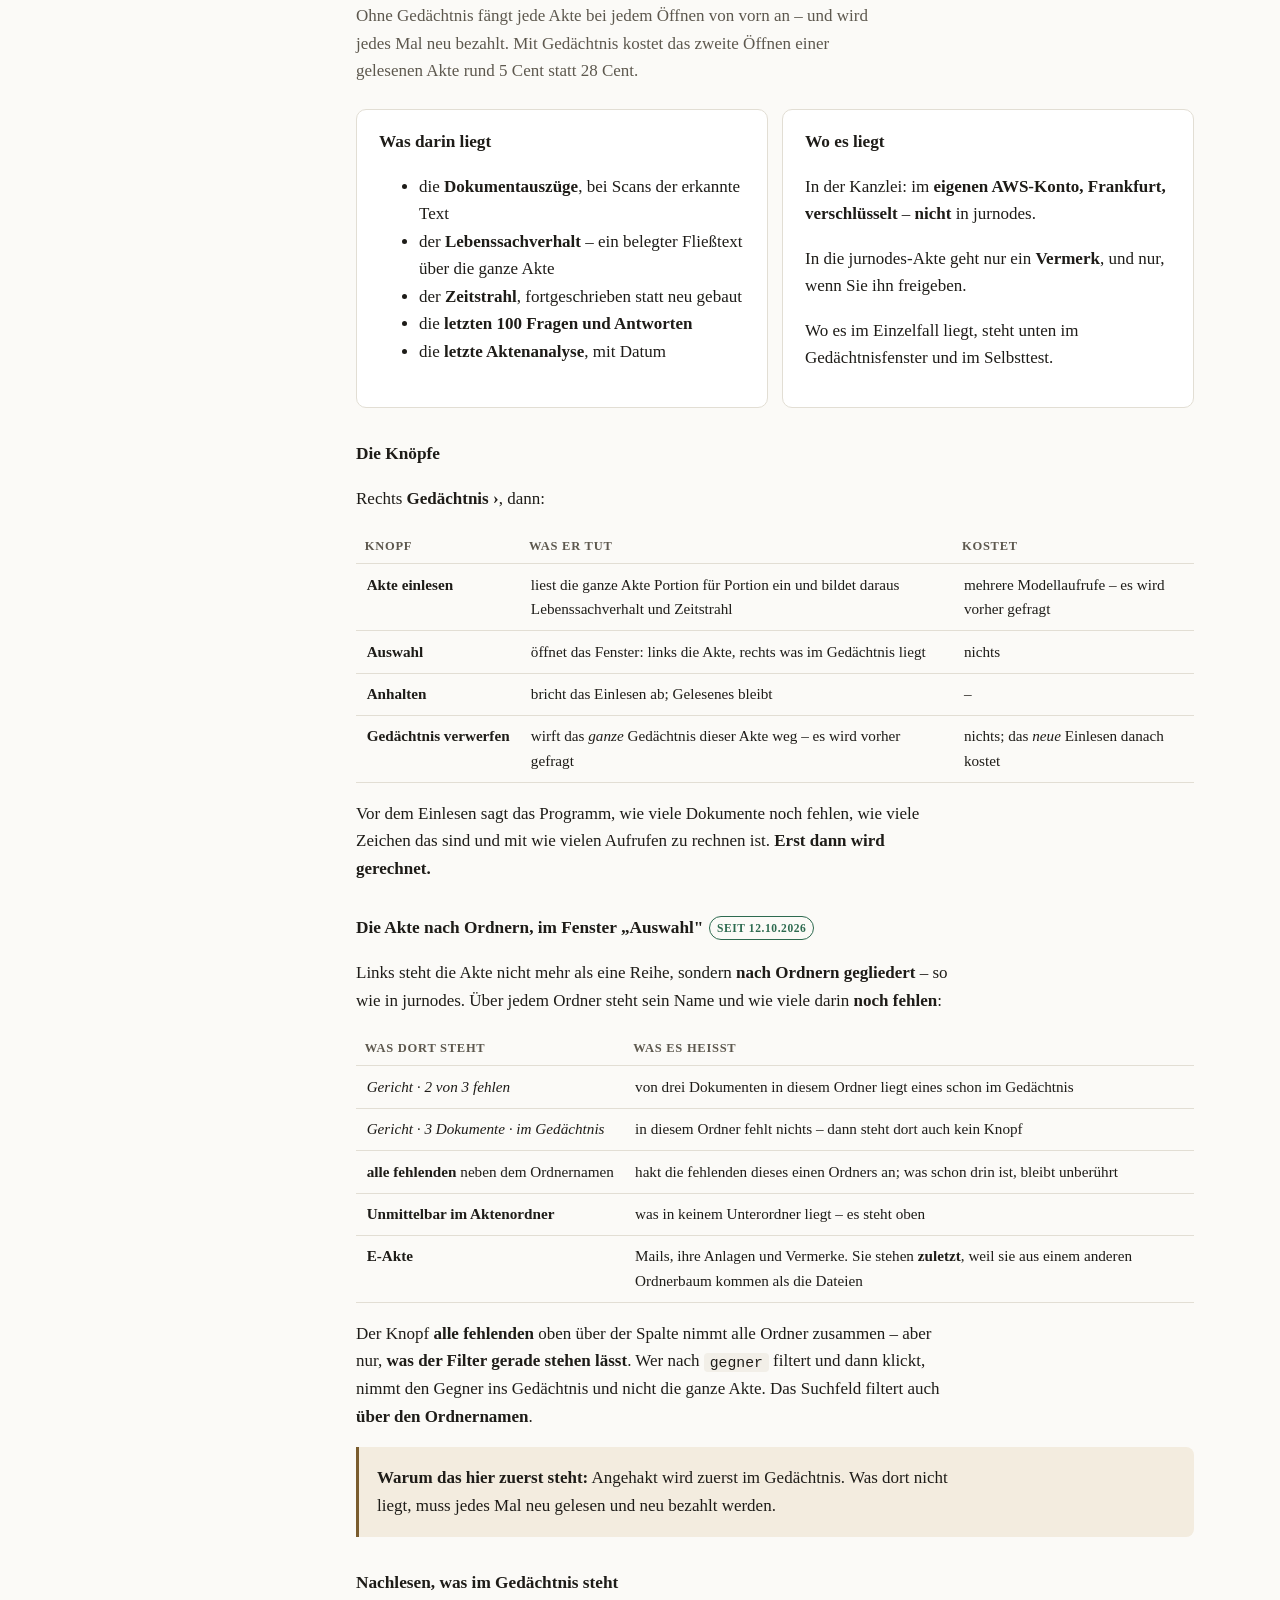
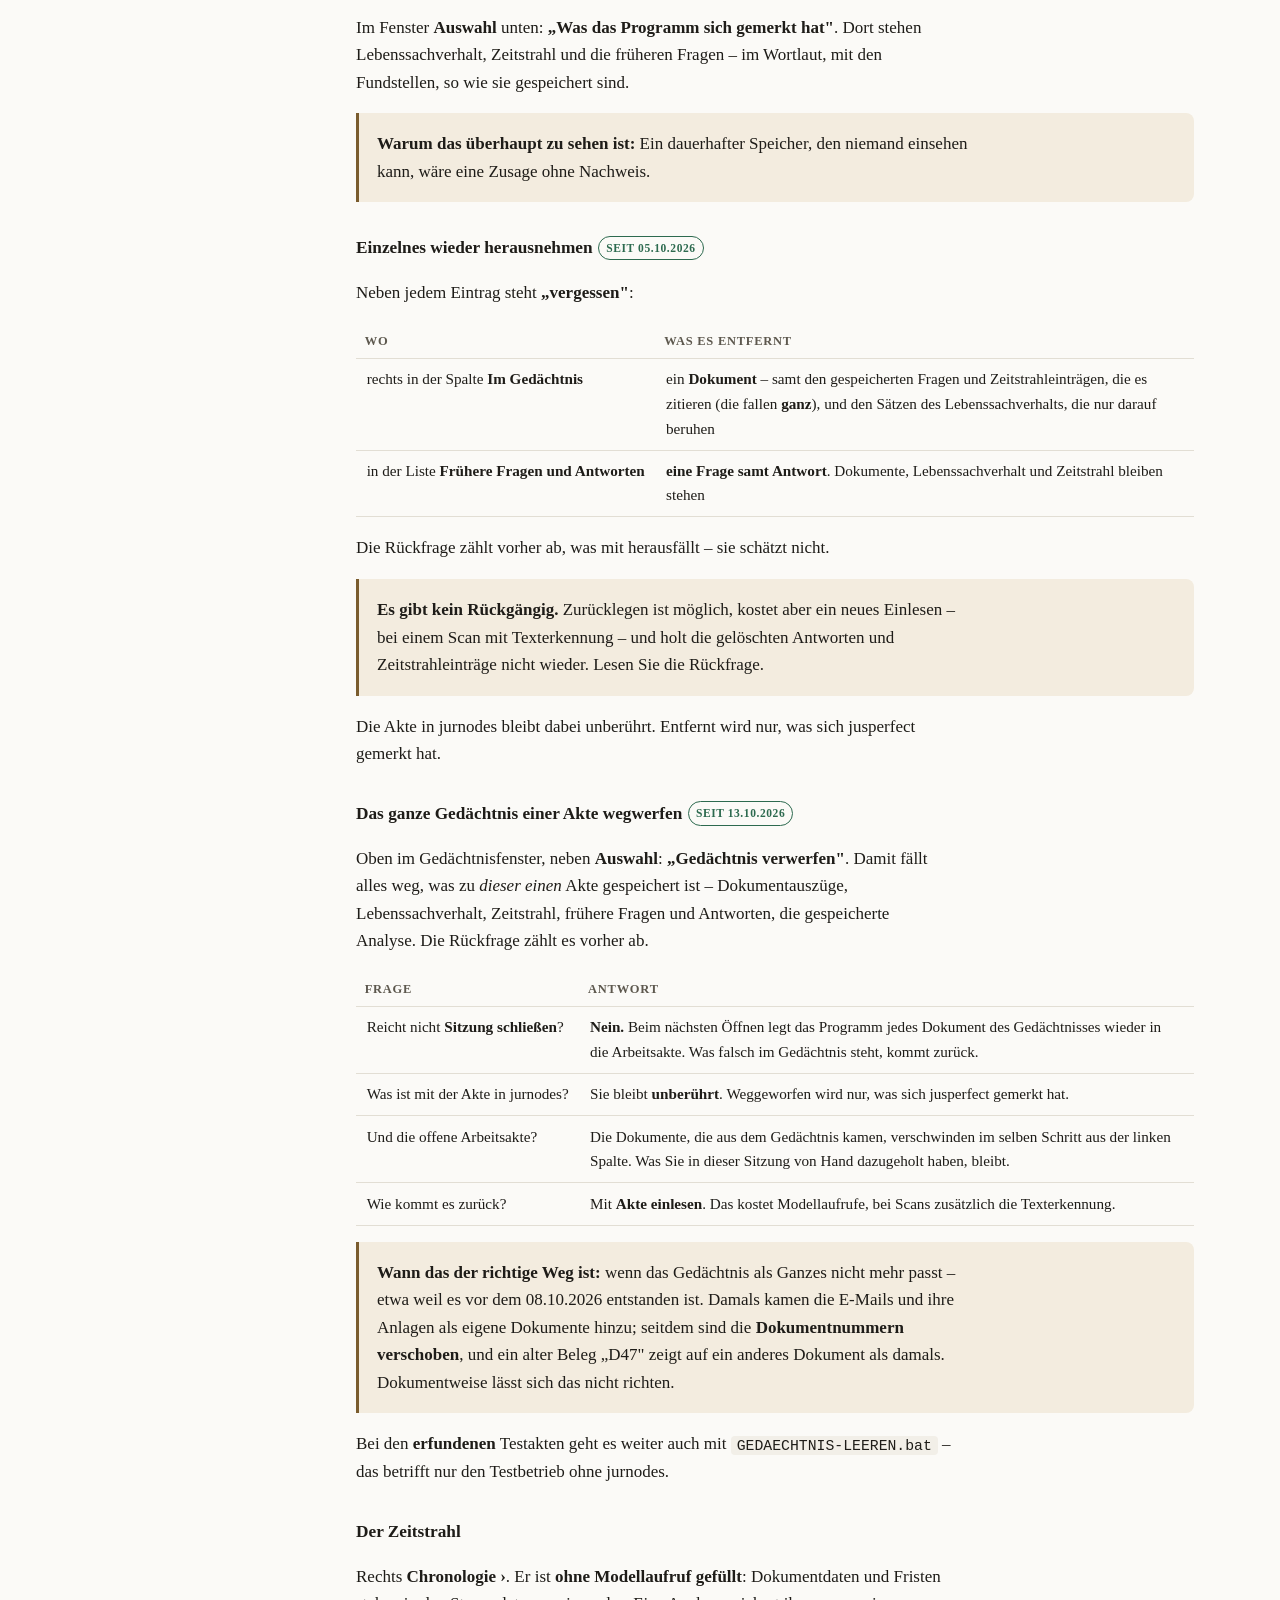
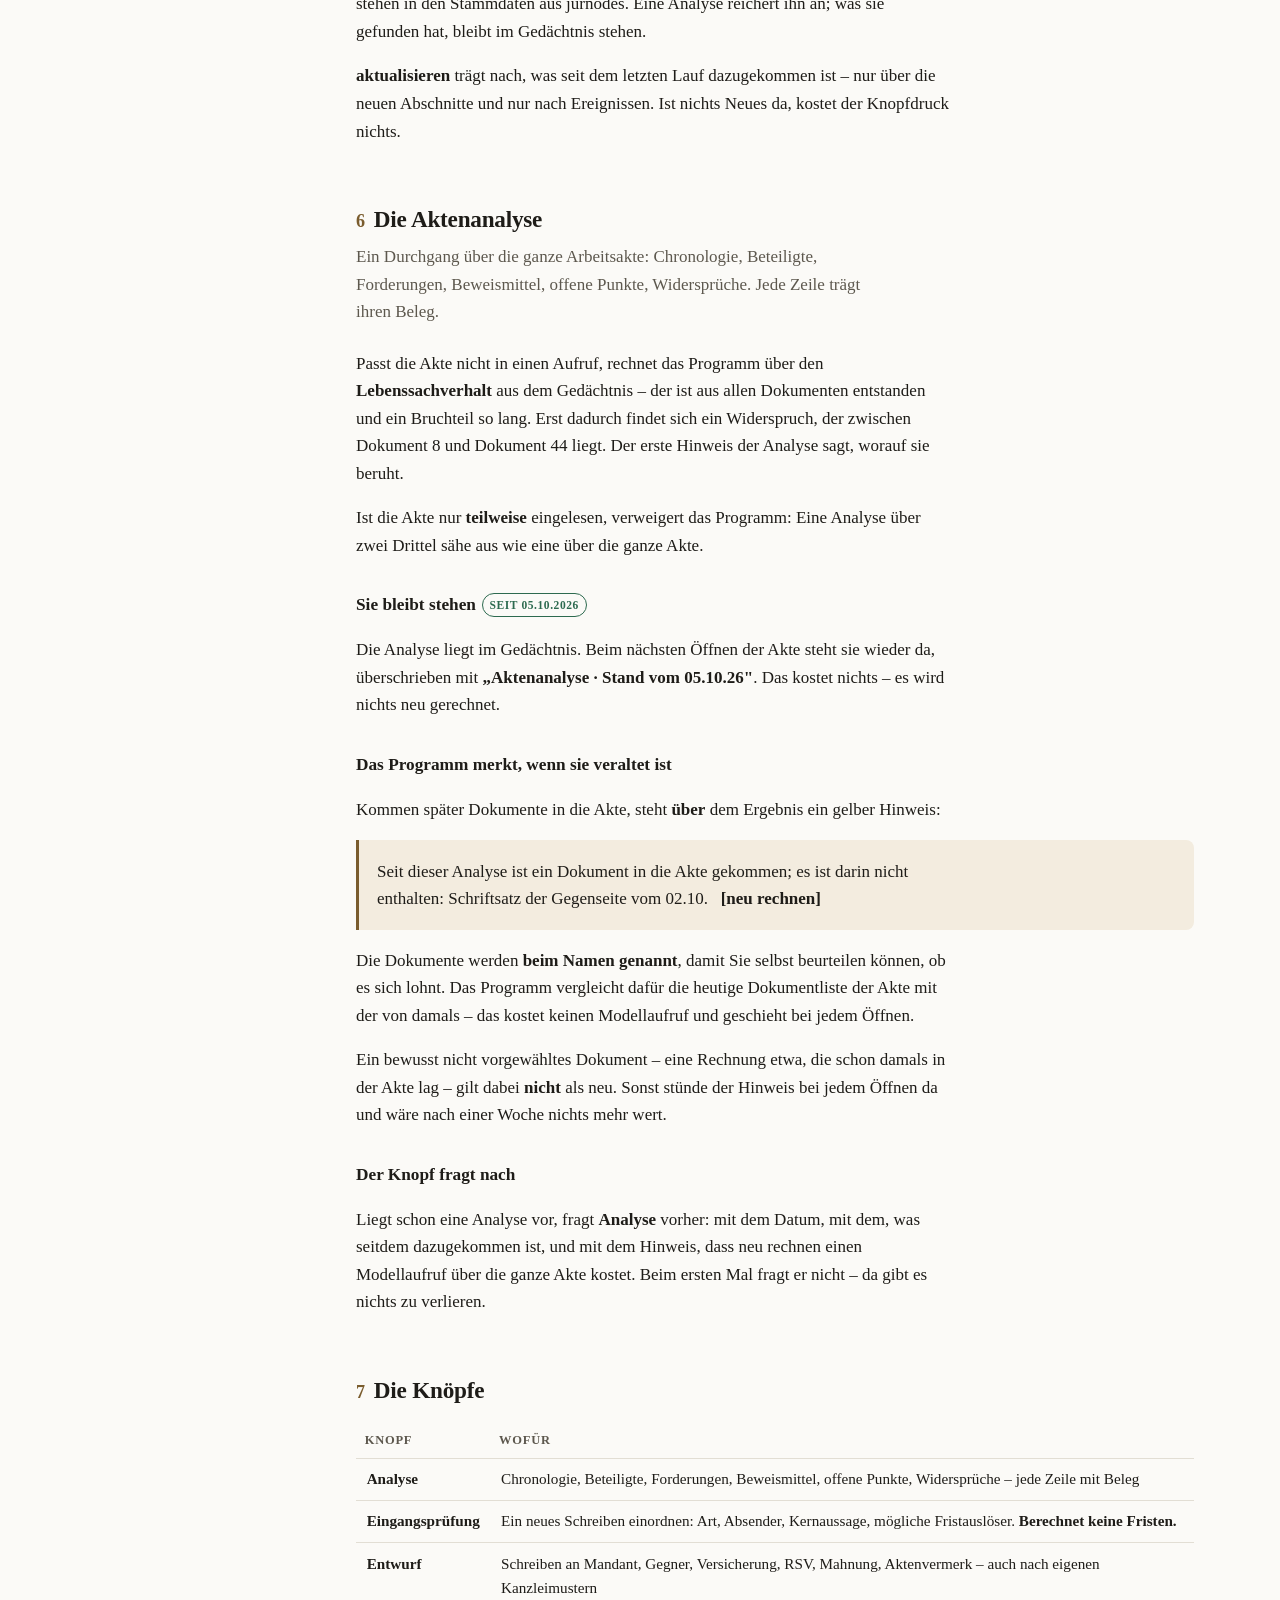
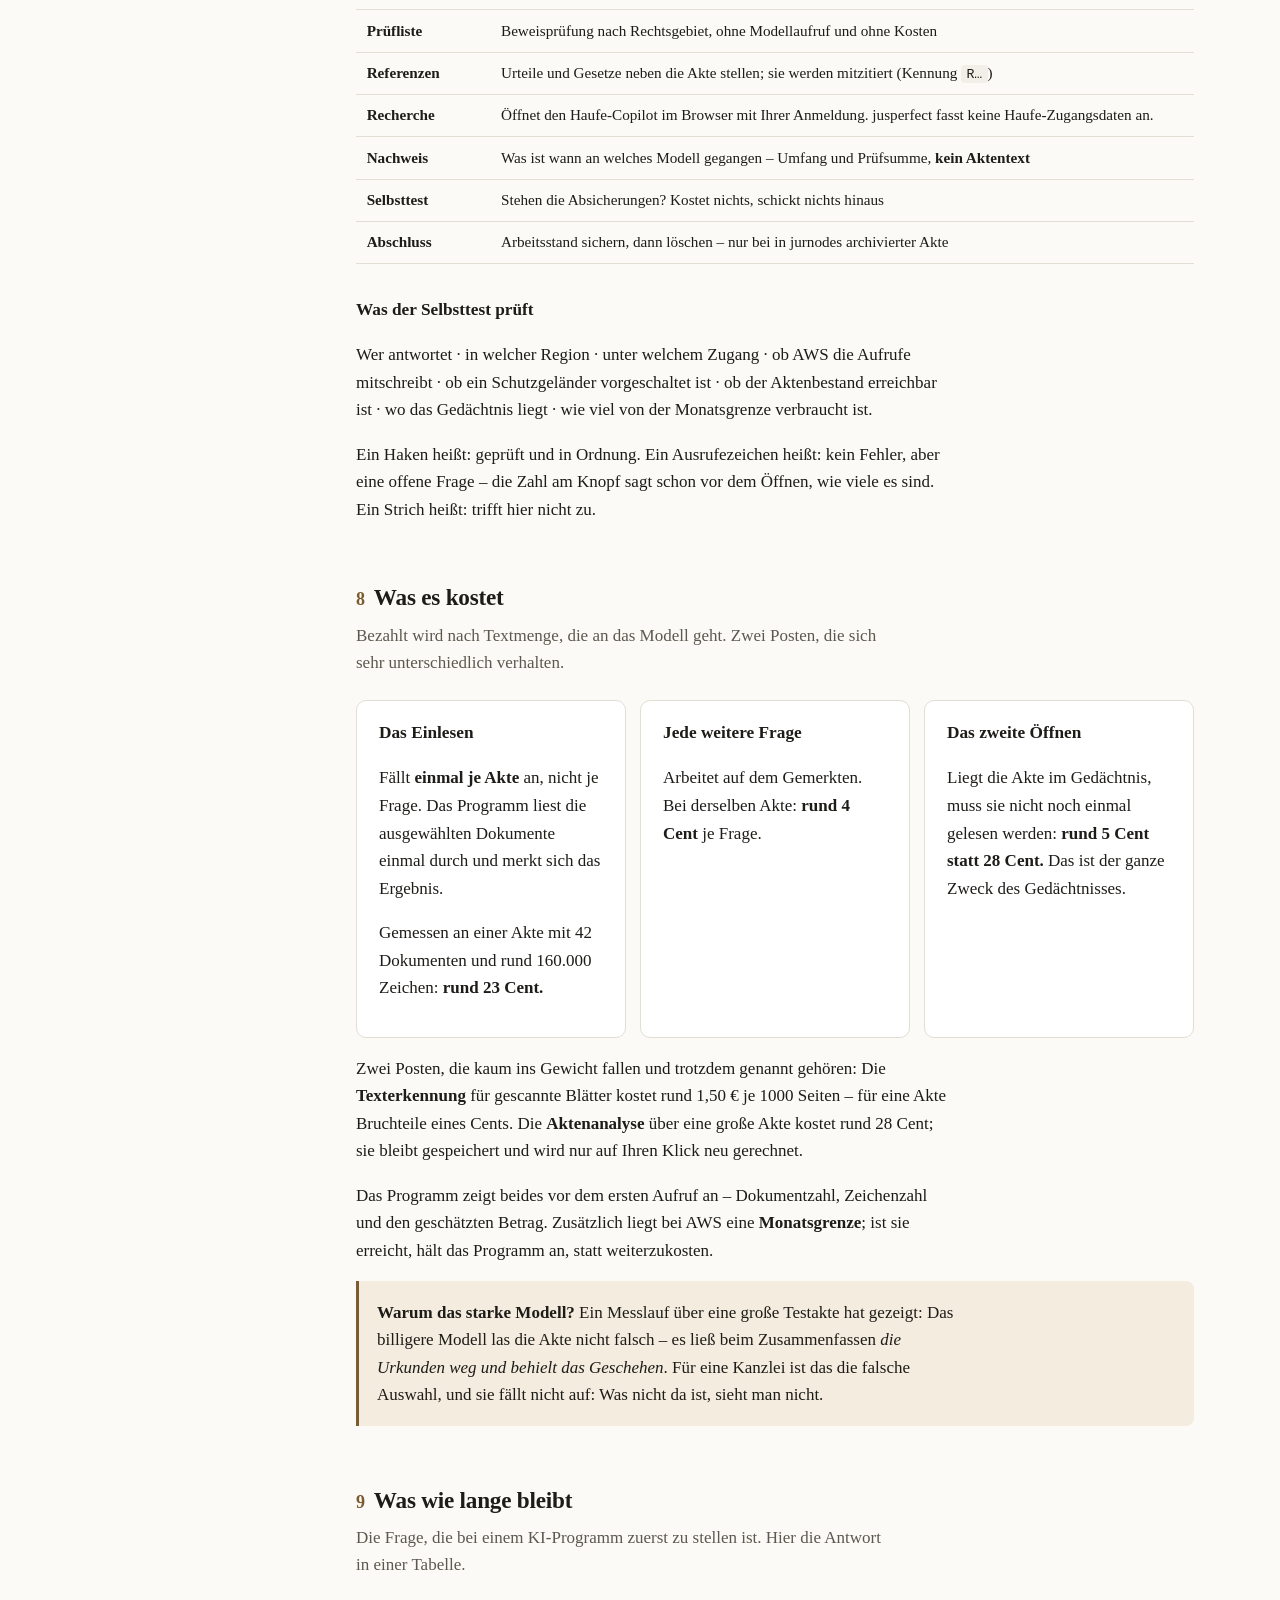
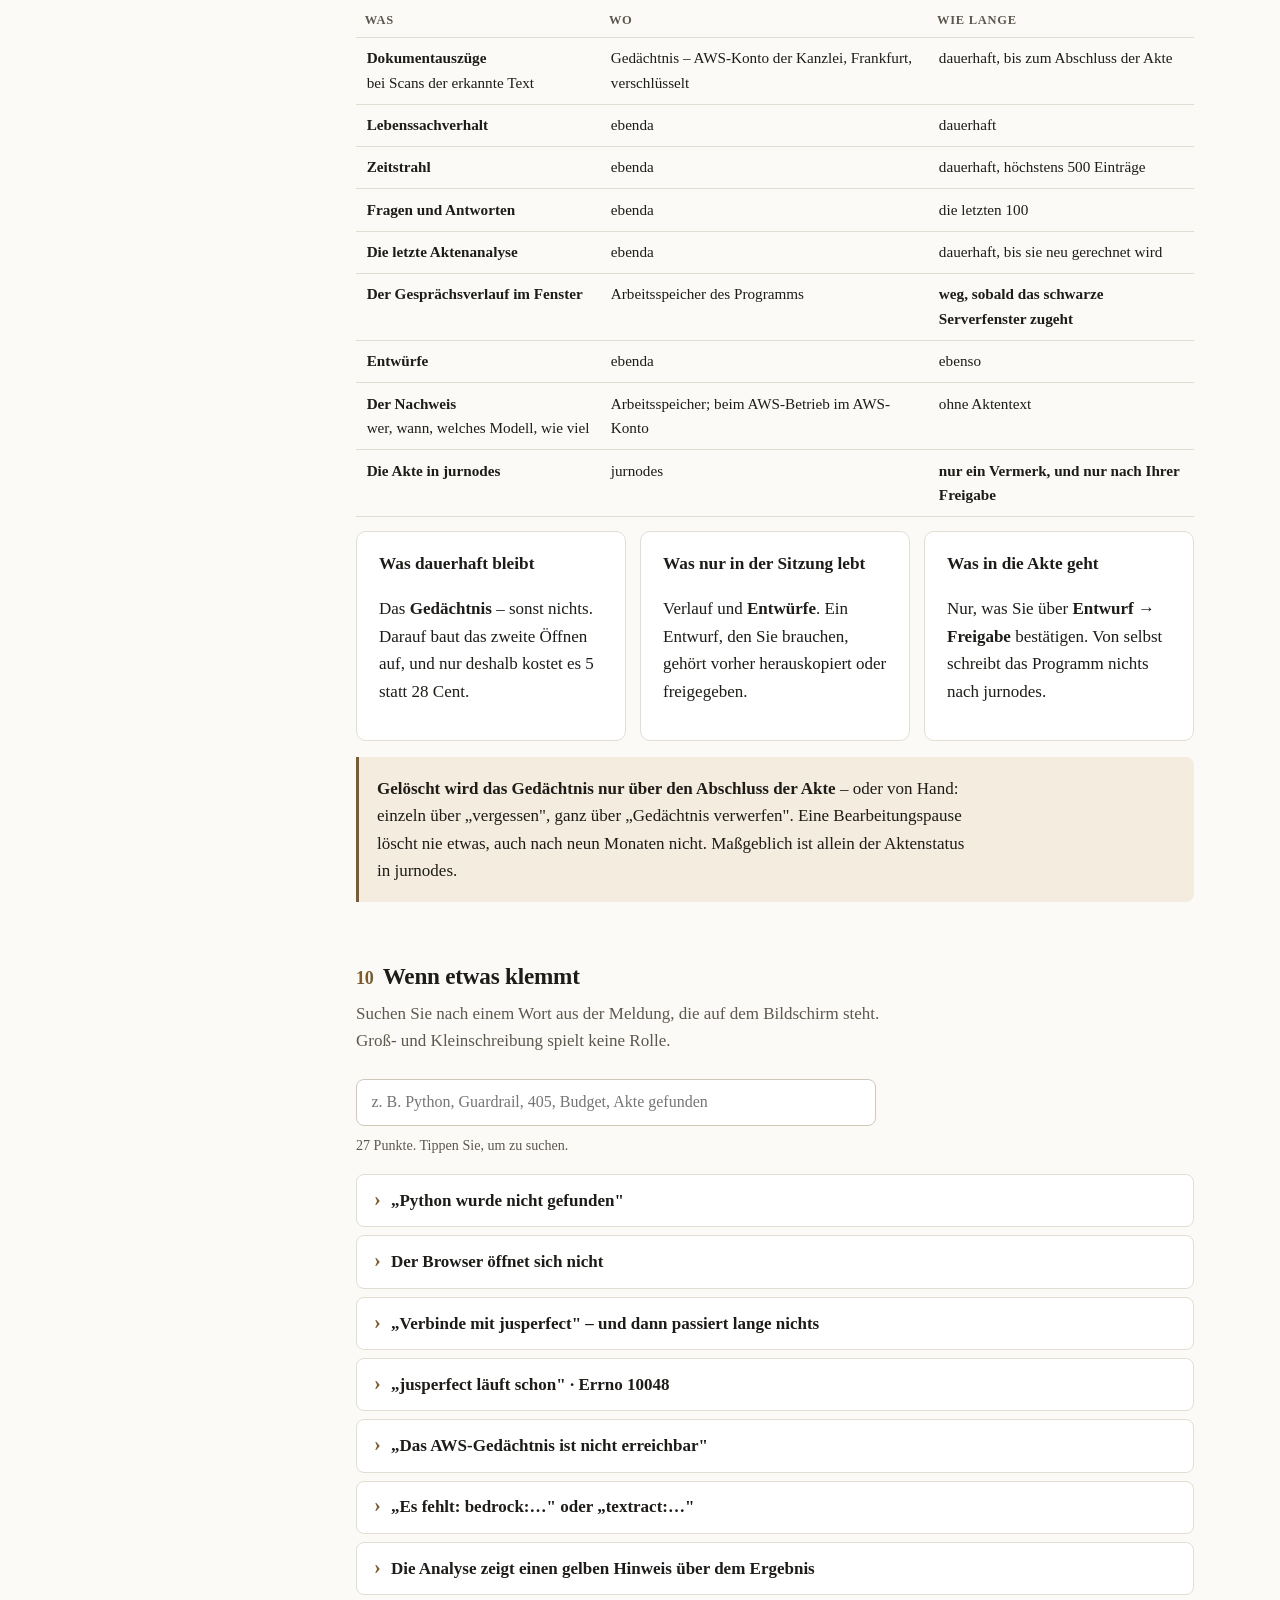
==== commit 956e1301: "Die Fundstellen aus dem Fliesstext - ein Schalter im Chat, im Entwurf fort Aus der Kanzlei am 15.10." ====
--- a/HILFE.html
+++ b/HILFE.html
@@ -474,6 +474,14 @@
       Satzes. Kein Fehler, sondern der Hinweis, dass hier Ihr Auge gebraucht wird.</p>
       <p>Steht <em>„kein belastbarer Beleg"</em>, hat das Programm zu Ihrer Frage nichts
       Belegbares gefunden. Das ist eine ehrliche Antwort, kein Fehler.</p>
+      <p>Im Antworttext selbst stehen die Kennungen <strong>standardmäßig nicht</strong> –
+      sie machten längere Antworten schwer lesbar. Der Knopf <strong>Fundstellen</strong> oben
+      in der Chatleiste holt sie in den Satz zurück und nimmt sie wieder heraus; dort sind
+      sie anklickbar wie eh und je. Die Spalte <strong>Belege</strong> führt sie in jedem
+      Fall – sie lässt sich nicht abschalten, denn sie ist der Weg zur Quelle.</p>
+      <p>Im <strong>Entwurf</strong> stehen die Kennungen nicht mehr, auch nicht im
+      Fließtext: Ein Schreiben, das das Haus verlässt, trägt keine programminternen
+      Marken. Geprüft wird der Entwurf über die Spalte <strong>Belege</strong>.</p>
     </div>
   </div>
 
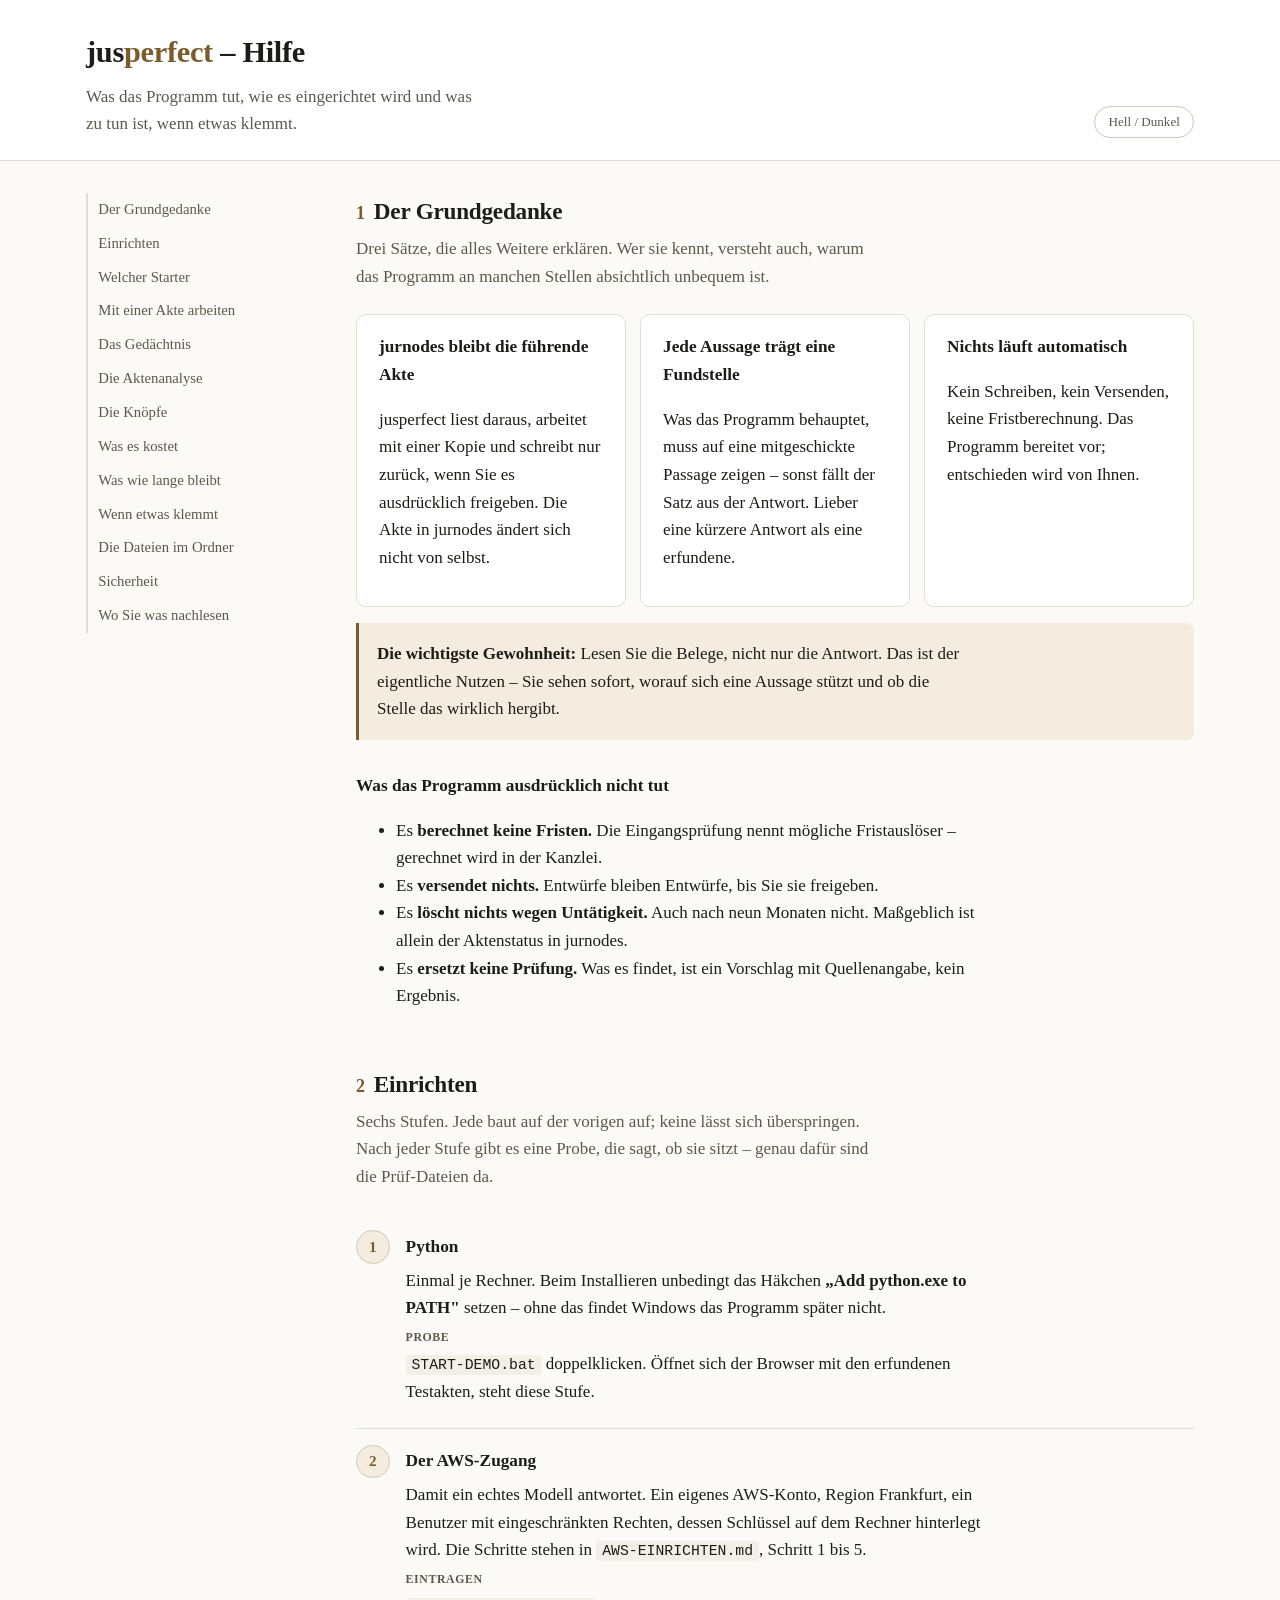
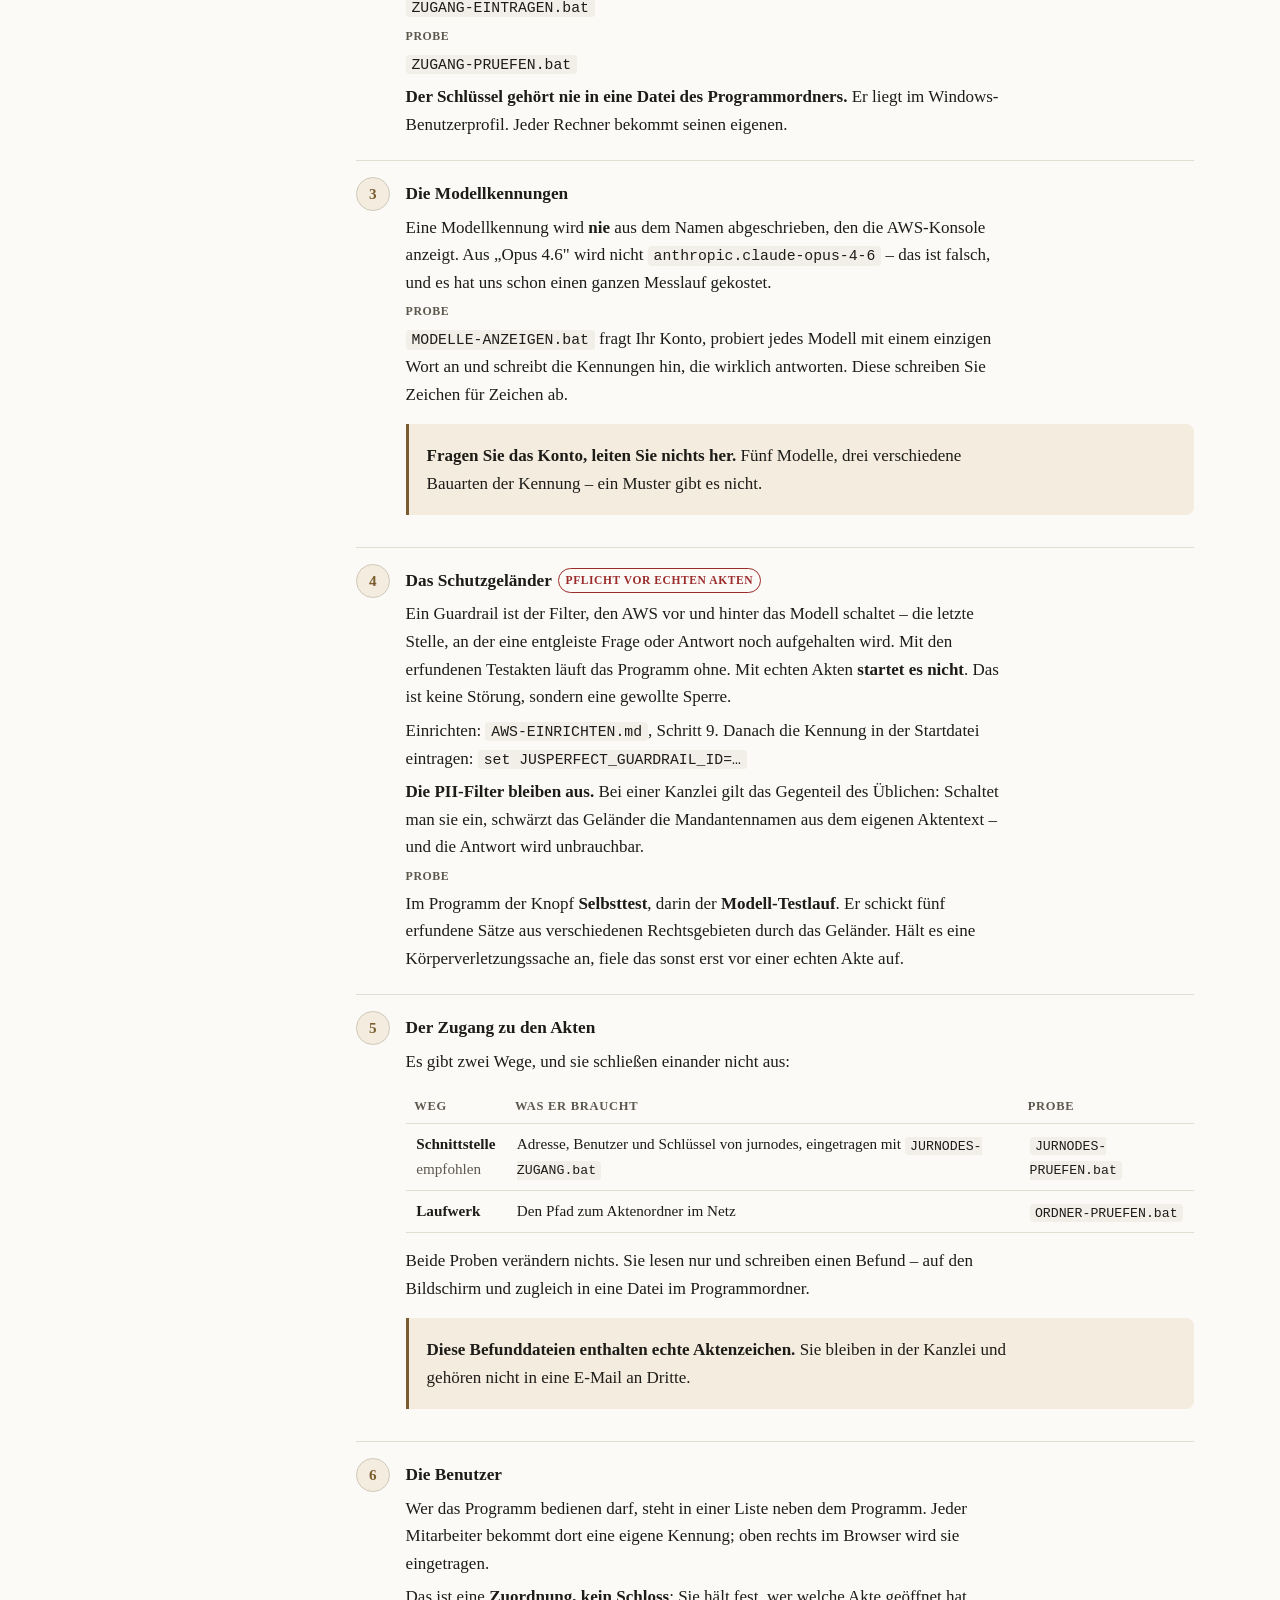
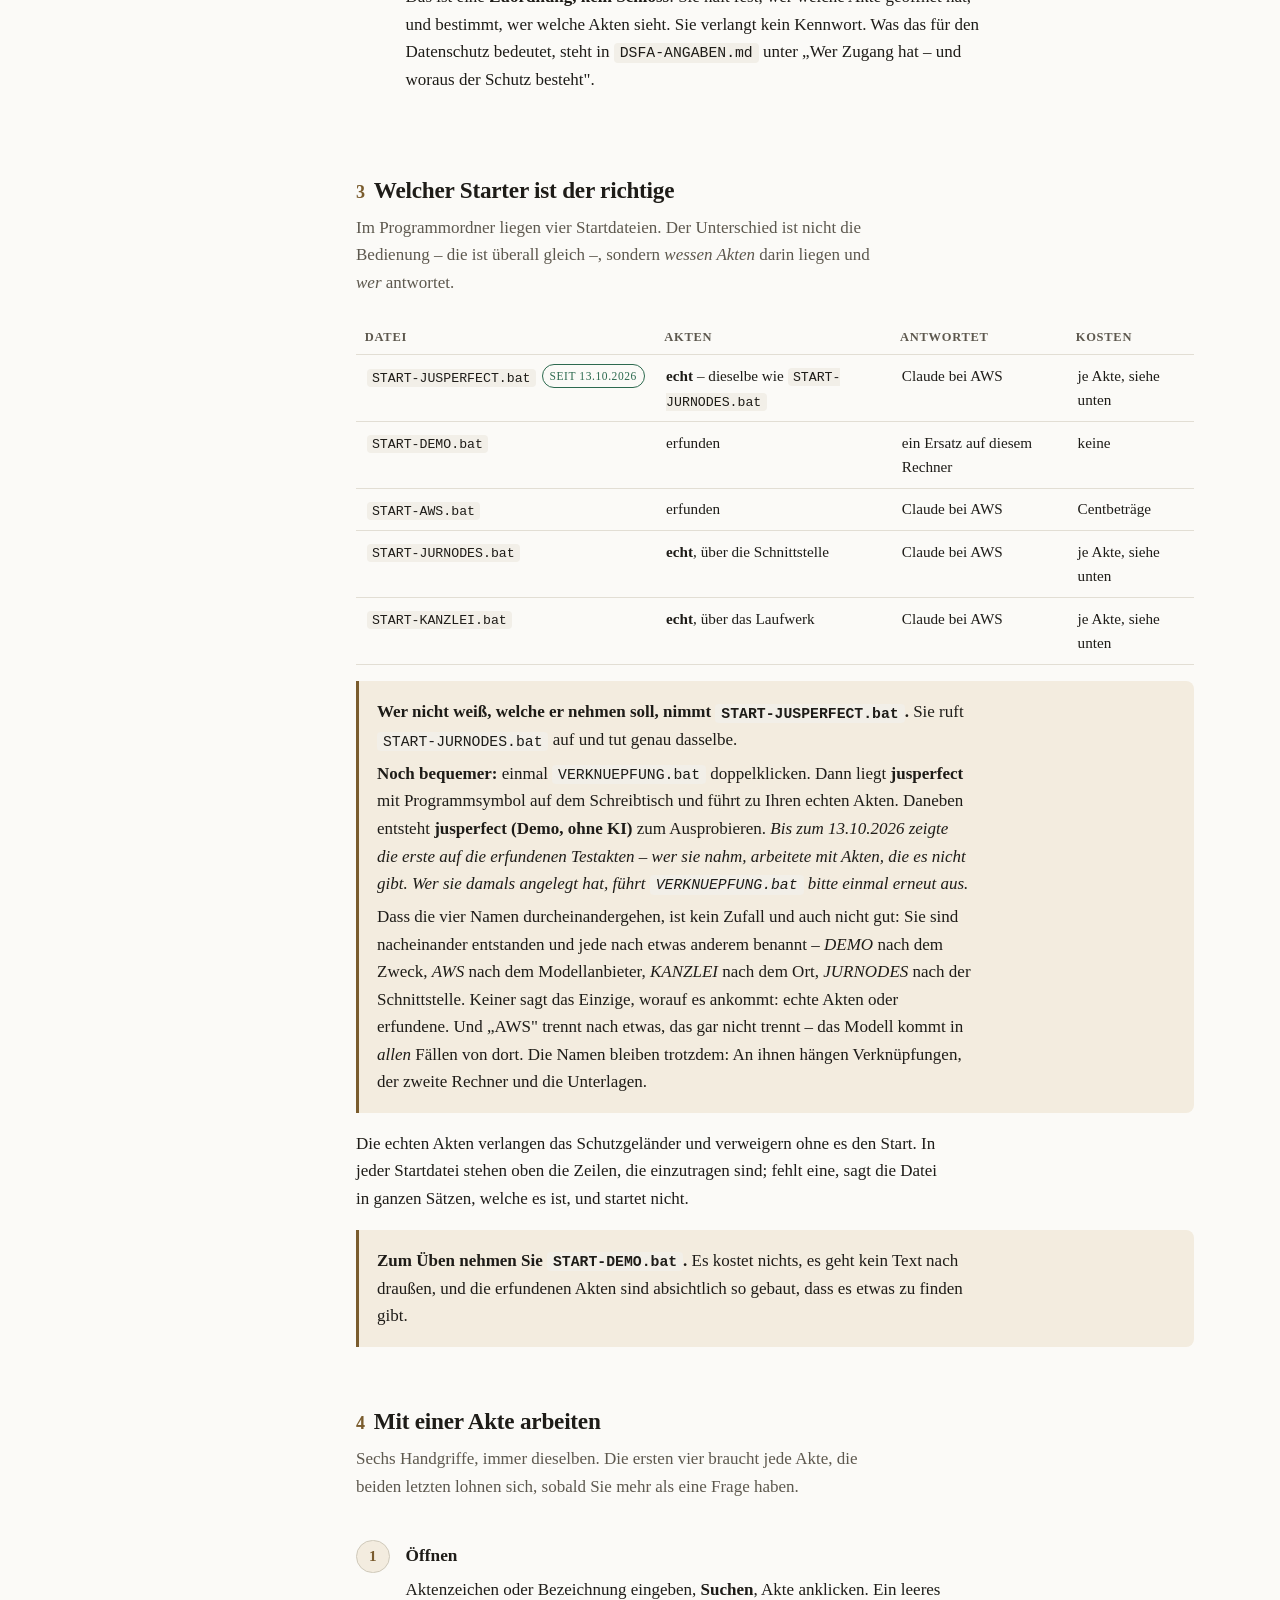
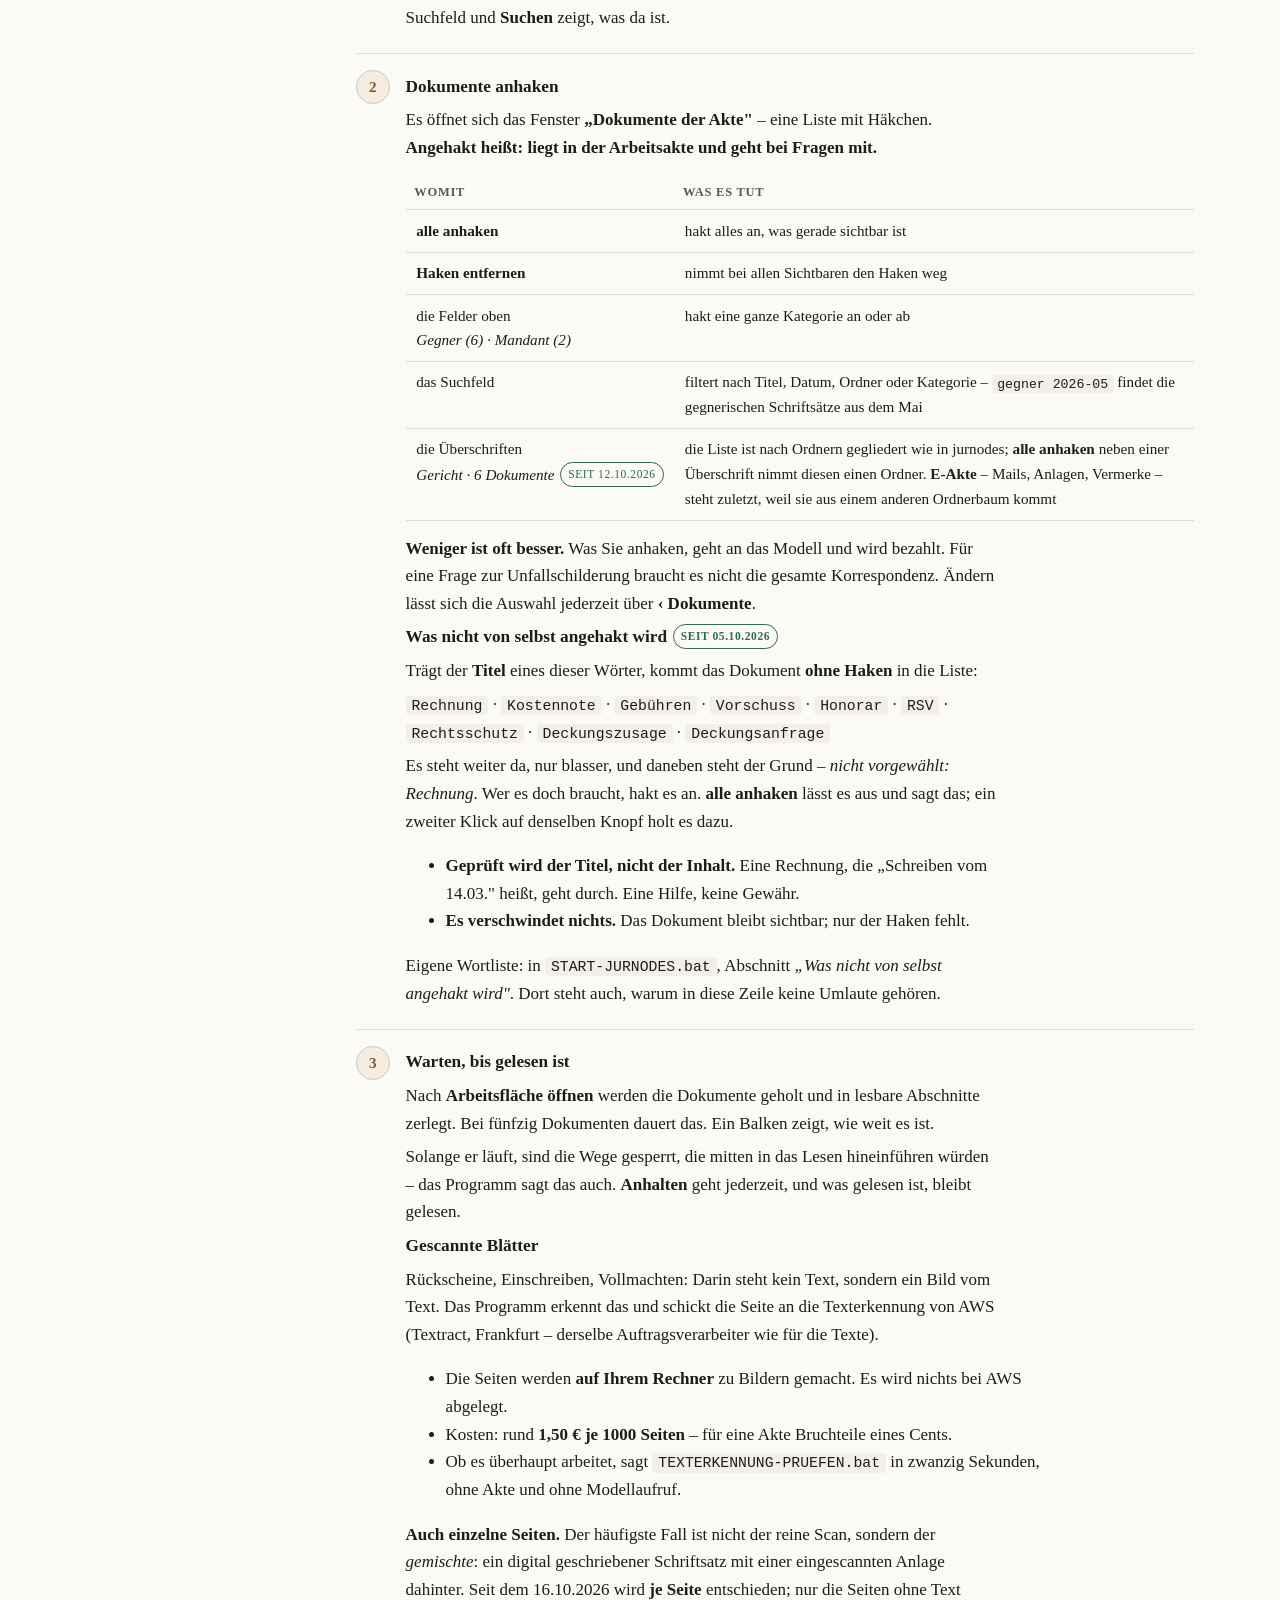
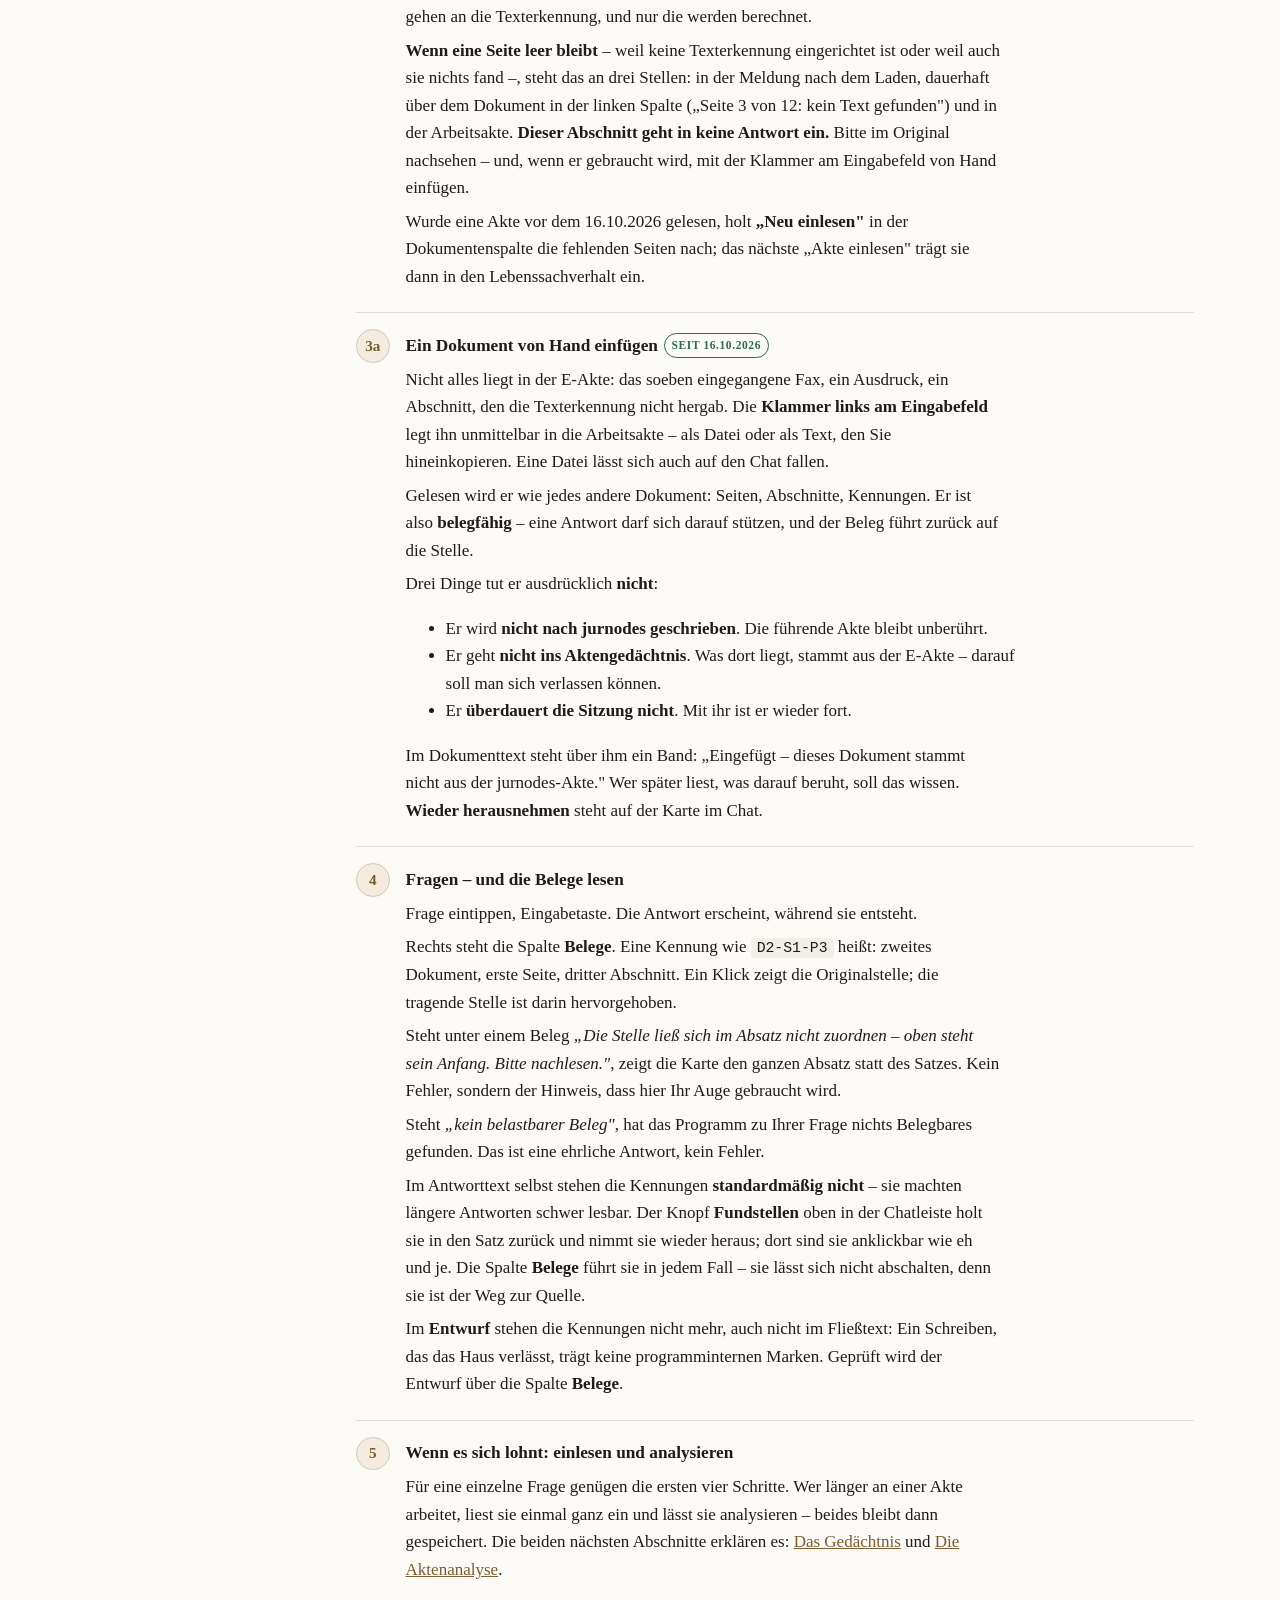
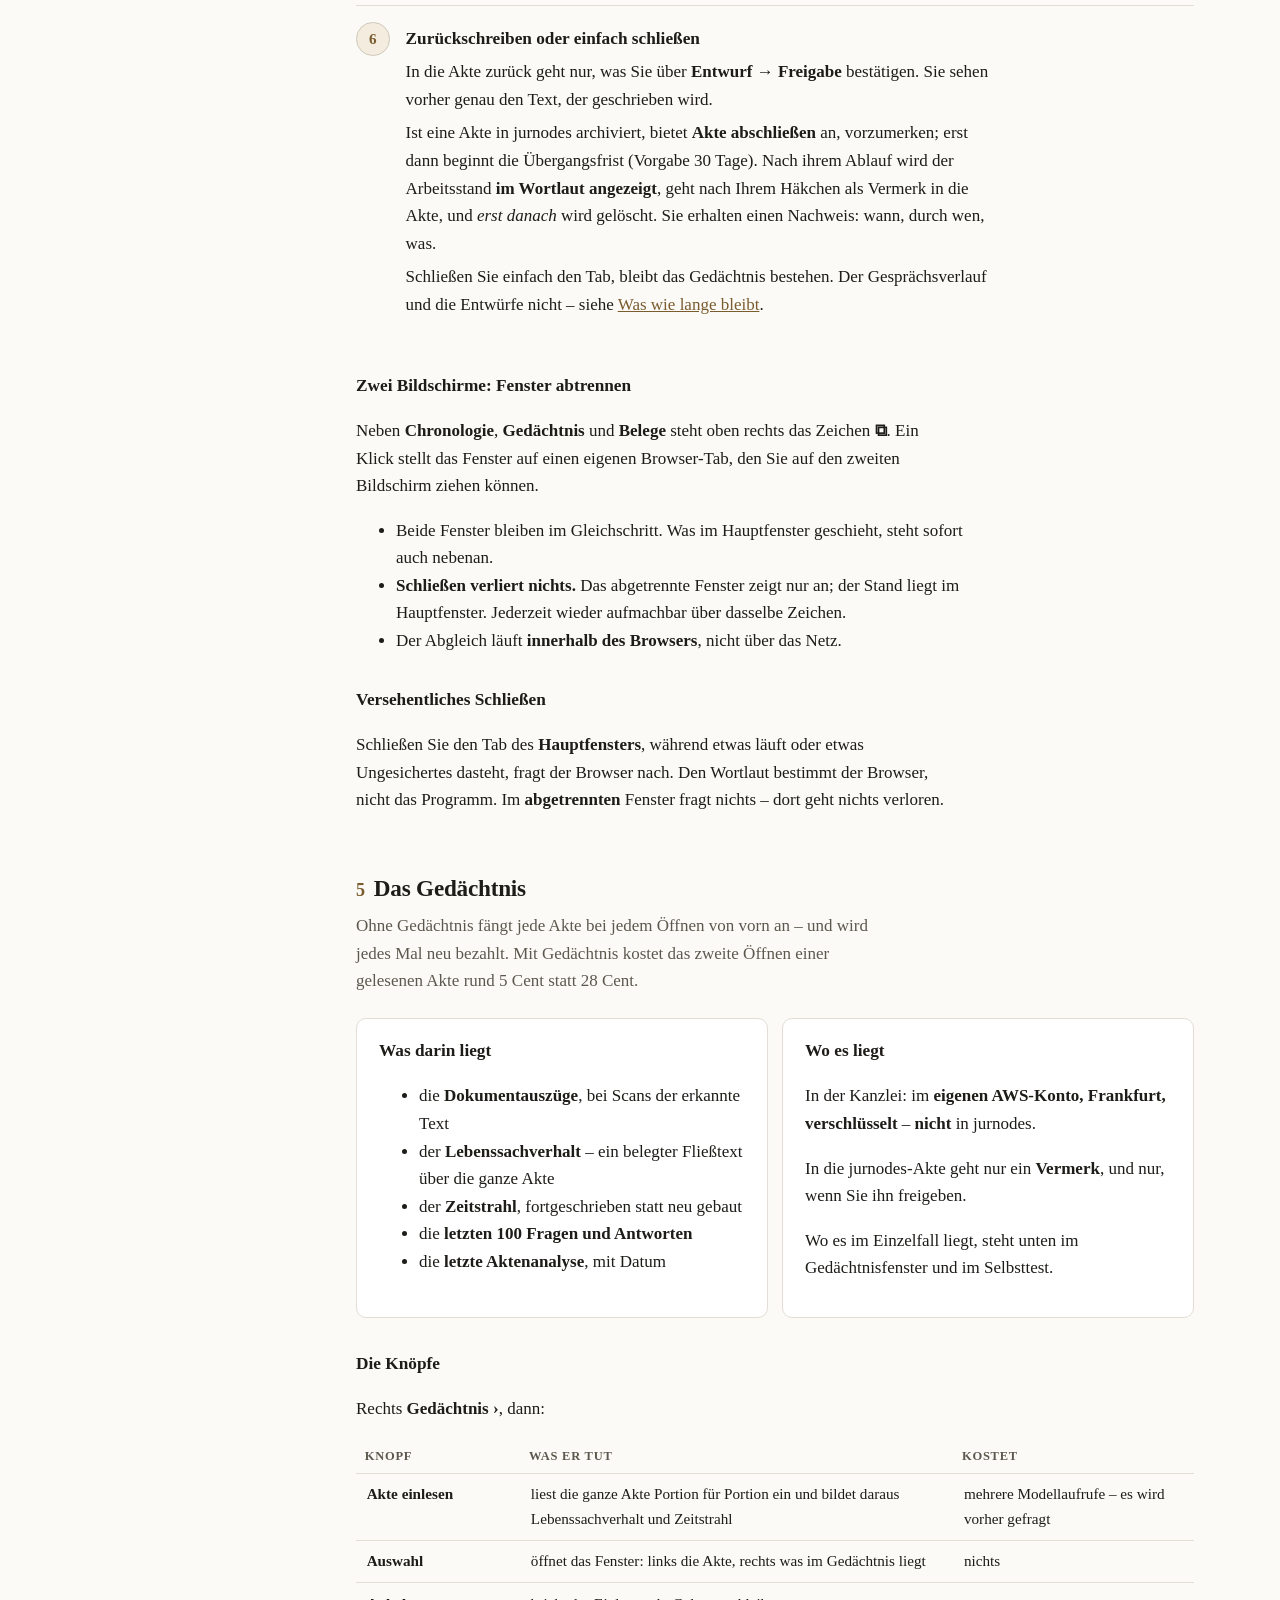
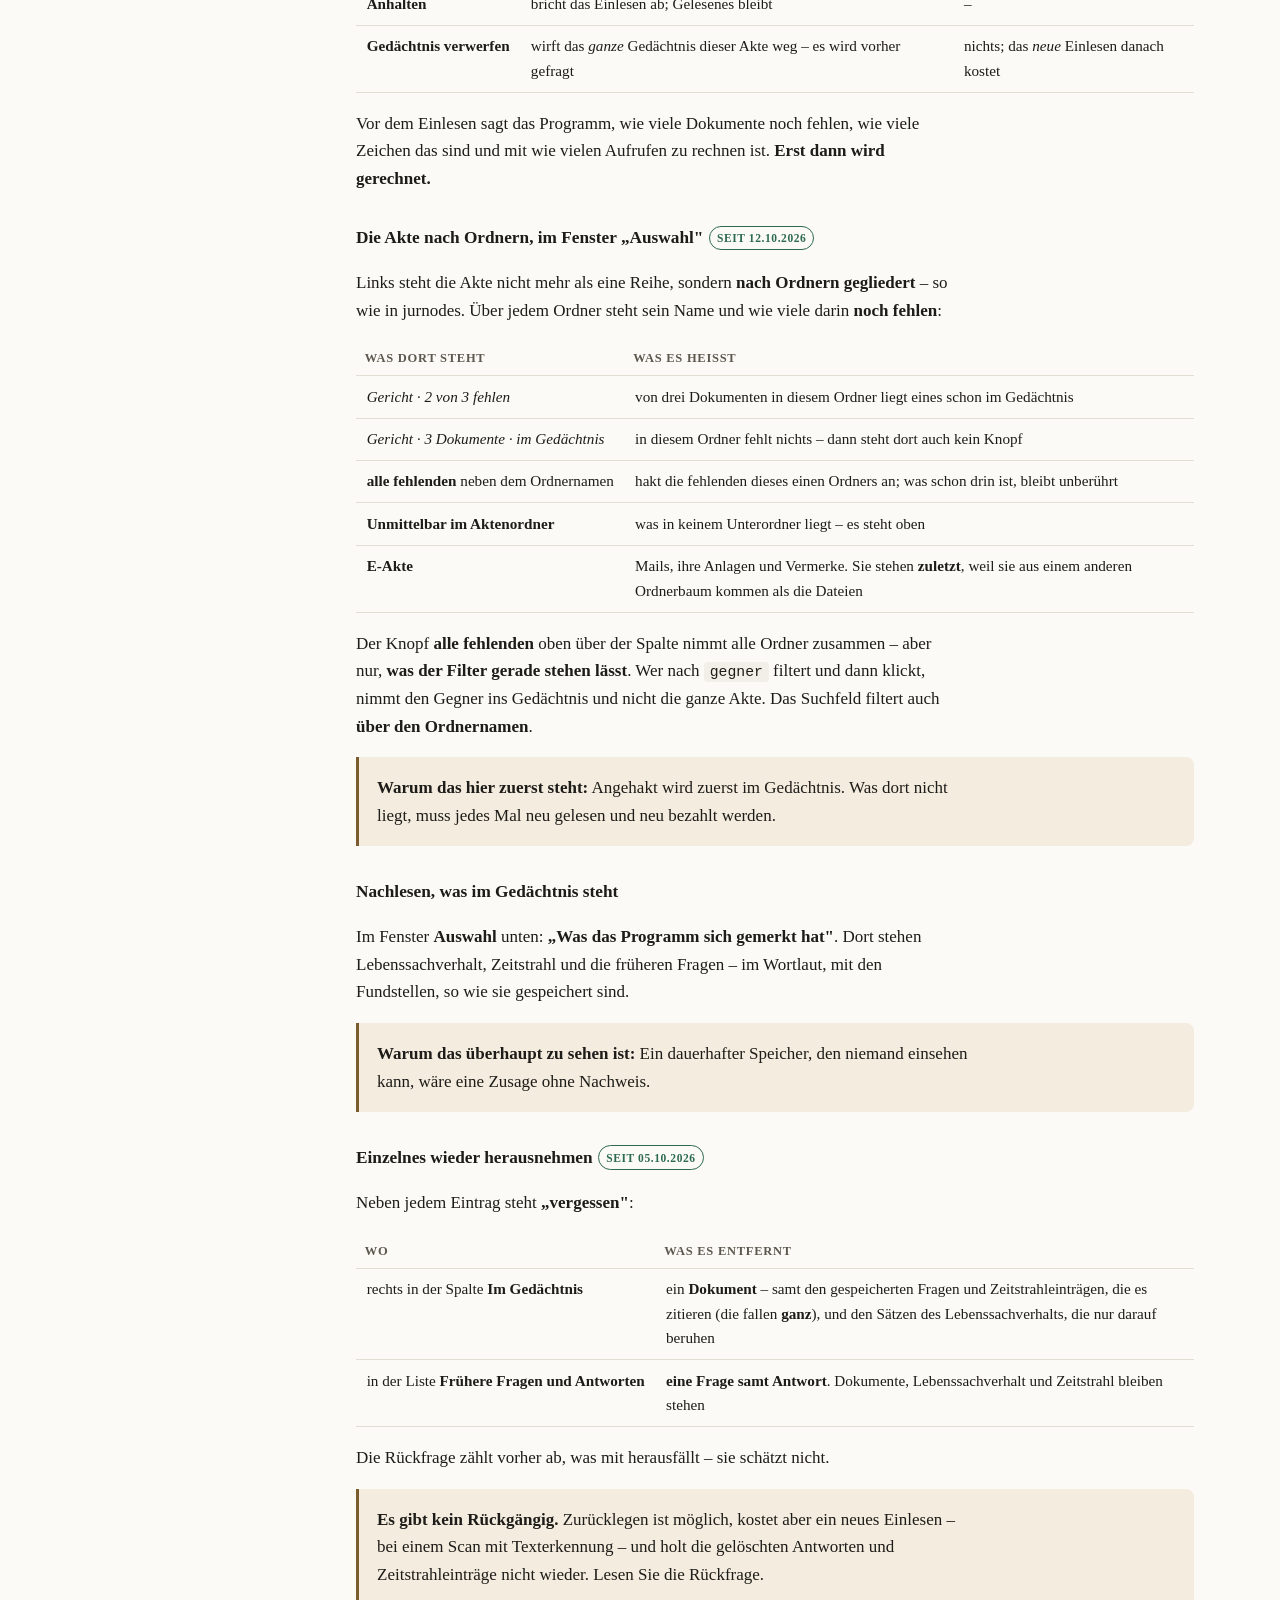
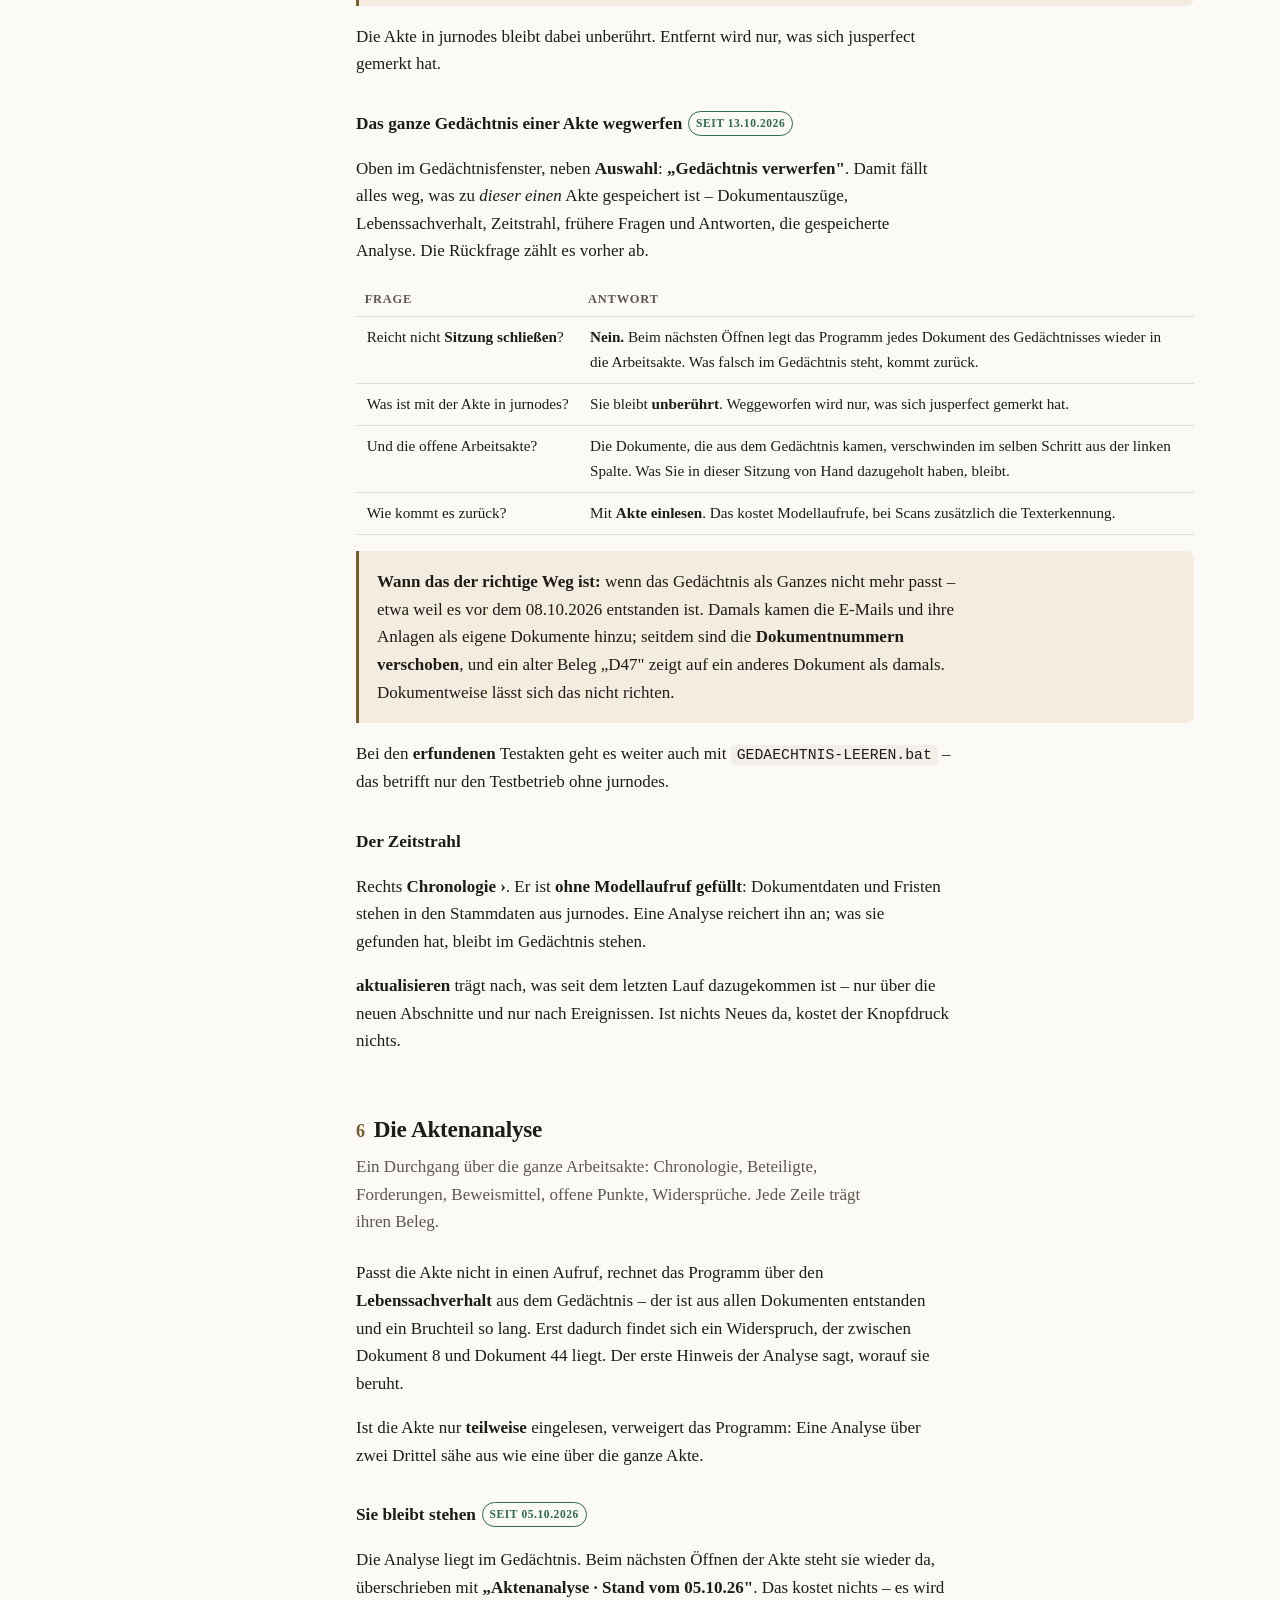
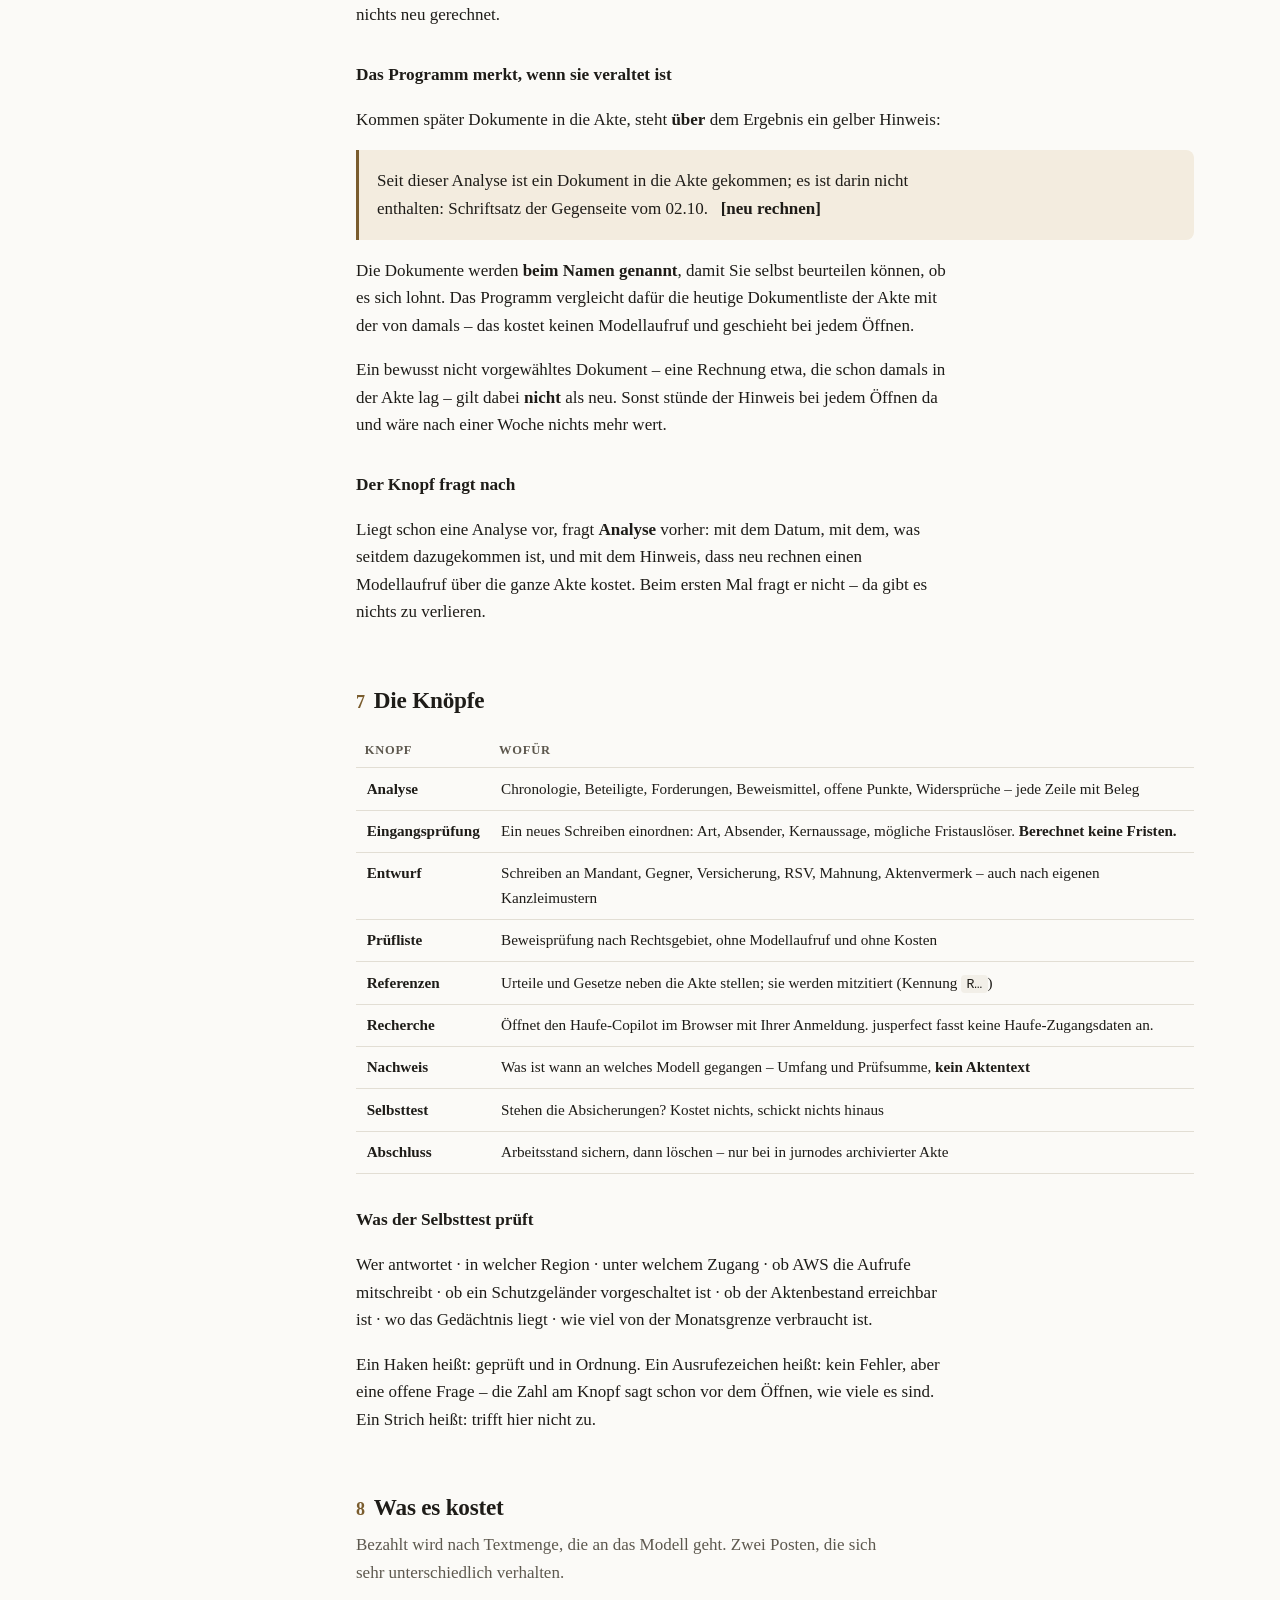
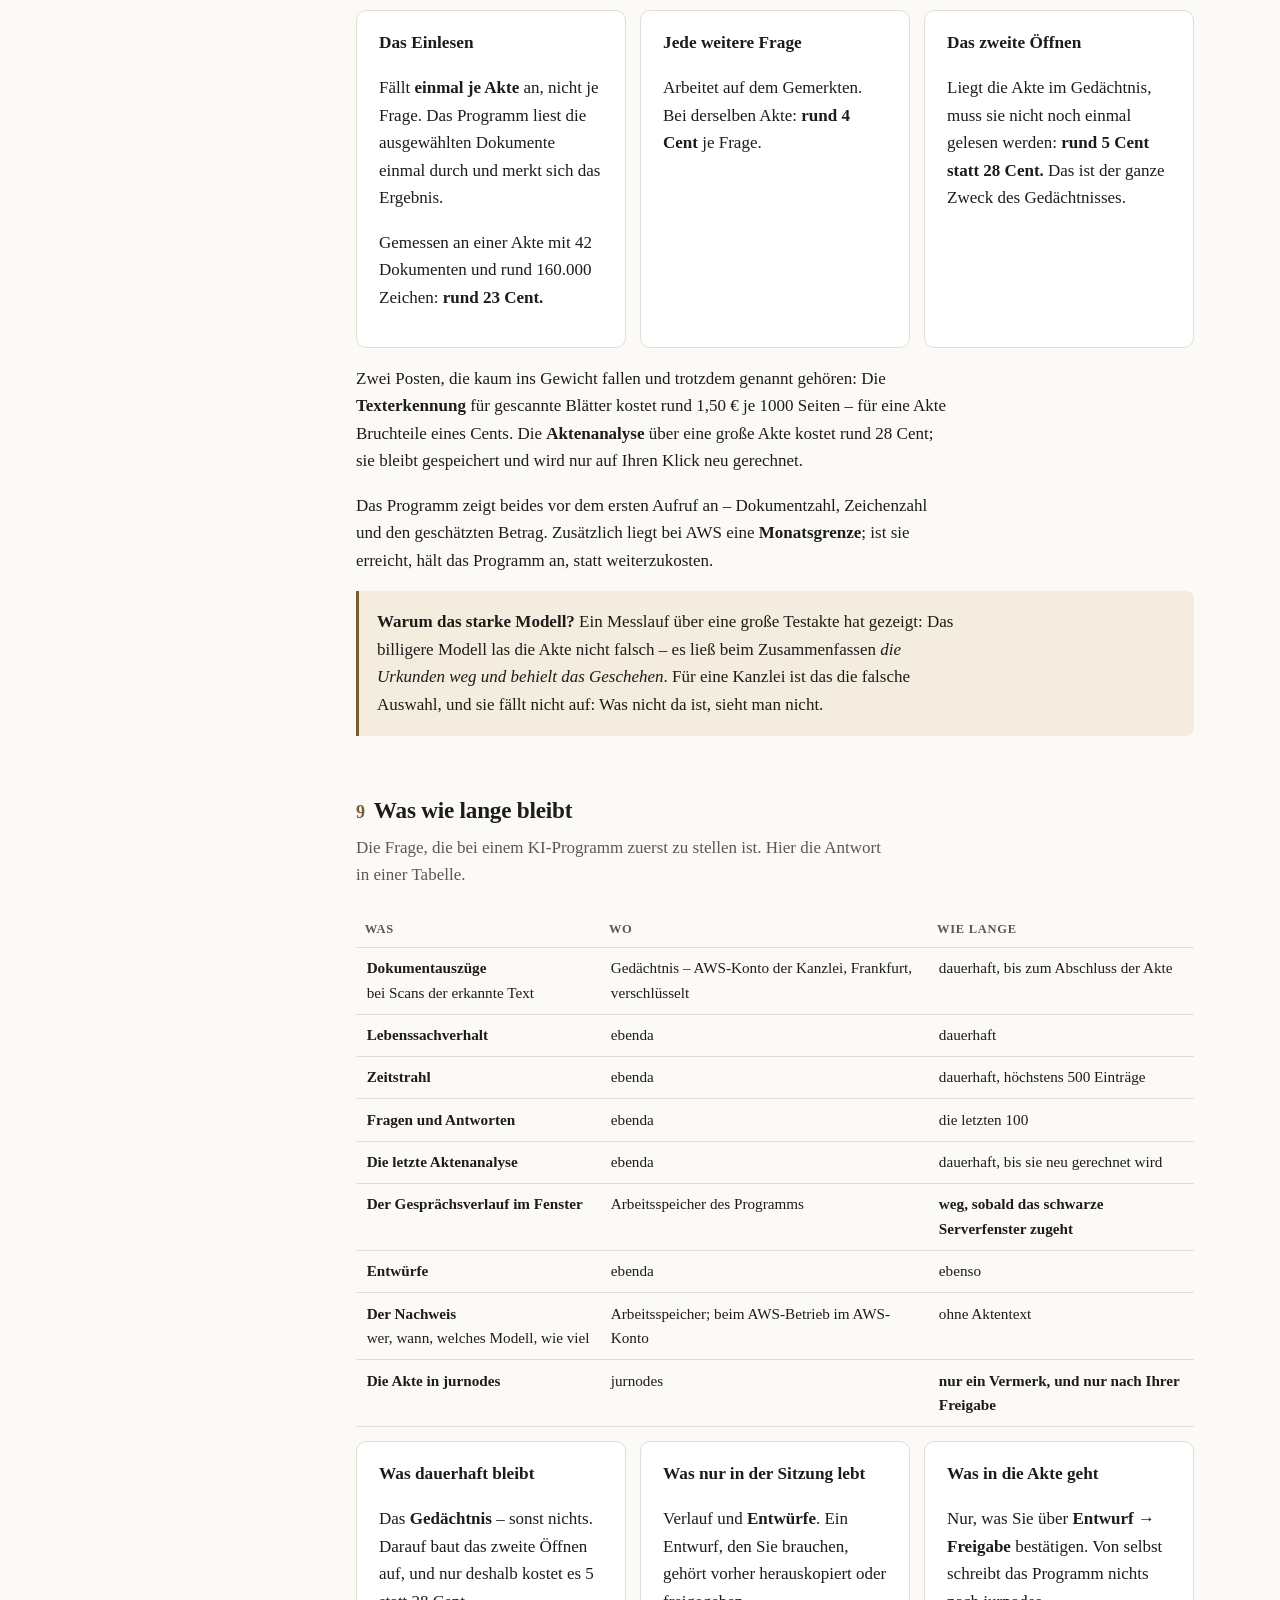
==== commit 314b4434: "Ganze Bloecke fehlten beim Einlesen - der Mittelwert war der Fehler Aus der Kanzlei am 16.10.2026: "" ====
--- a/HILFE.html
+++ b/HILFE.html
@@ -458,6 +458,45 @@
         <li>Ob es überhaupt arbeitet, sagt <code>TEXTERKENNUNG-PRUEFEN.bat</code> in
         zwanzig Sekunden, ohne Akte und ohne Modellaufruf.</li>
       </ul>
+      <p><strong>Auch einzelne Seiten.</strong> Der häufigste Fall ist nicht der reine
+      Scan, sondern der <em>gemischte</em>: ein digital geschriebener Schriftsatz mit einer
+      eingescannten Anlage dahinter. Seit dem 16.10.2026 wird <strong>je Seite</strong>
+      entschieden; nur die Seiten ohne Text gehen an die Texterkennung, und nur die werden
+      berechnet.</p>
+      <p><strong>Wenn eine Seite leer bleibt</strong> – weil keine Texterkennung
+      eingerichtet ist oder weil auch sie nichts fand –, steht das an drei Stellen: in der
+      Meldung nach dem Laden, dauerhaft über dem Dokument in der linken Spalte („Seite 3
+      von 12: kein Text gefunden") und in der Arbeitsakte. <strong>Dieser Abschnitt geht in
+      keine Antwort ein.</strong> Bitte im Original nachsehen – und, wenn er gebraucht
+      wird, mit der Klammer am Eingabefeld von Hand einfügen.</p>
+      <p>Wurde eine Akte vor dem 16.10.2026 gelesen, holt <strong>„Neu einlesen"</strong> in
+      der Dokumentenspalte die fehlenden Seiten nach; das nächste „Akte einlesen" trägt sie
+      dann in den Lebenssachverhalt ein.</p>
+    </div>
+  </div>
+
+  <div class="stufe">
+    <div class="zahl">3a</div>
+    <div class="inhalt">
+      <h3>Ein Dokument von Hand einfügen<span class="marke fertig">seit 16.10.2026</span></h3>
+      <p>Nicht alles liegt in der E-Akte: das soeben eingegangene Fax, ein Ausdruck, ein
+      Abschnitt, den die Texterkennung nicht hergab. Die <strong>Klammer links am
+      Eingabefeld</strong> legt ihn unmittelbar in die Arbeitsakte – als Datei oder als
+      Text, den Sie hineinkopieren. Eine Datei lässt sich auch auf den Chat fallen.</p>
+      <p>Gelesen wird er wie jedes andere Dokument: Seiten, Abschnitte, Kennungen. Er ist
+      also <strong>belegfähig</strong> – eine Antwort darf sich darauf stützen, und der
+      Beleg führt zurück auf die Stelle.</p>
+      <p>Drei Dinge tut er ausdrücklich <strong>nicht</strong>:</p>
+      <ul>
+        <li>Er wird <strong>nicht nach jurnodes geschrieben</strong>. Die führende Akte
+        bleibt unberührt.</li>
+        <li>Er geht <strong>nicht ins Aktengedächtnis</strong>. Was dort liegt, stammt aus
+        der E-Akte – darauf soll man sich verlassen können.</li>
+        <li>Er <strong>überdauert die Sitzung nicht</strong>. Mit ihr ist er wieder fort.</li>
+      </ul>
+      <p>Im Dokumenttext steht über ihm ein Band: „Eingefügt – dieses Dokument stammt nicht
+      aus der jurnodes-Akte." Wer später liest, was darauf beruht, soll das wissen.
+      <strong>Wieder herausnehmen</strong> steht auf der Karte im Chat.</p>
     </div>
   </div>
 
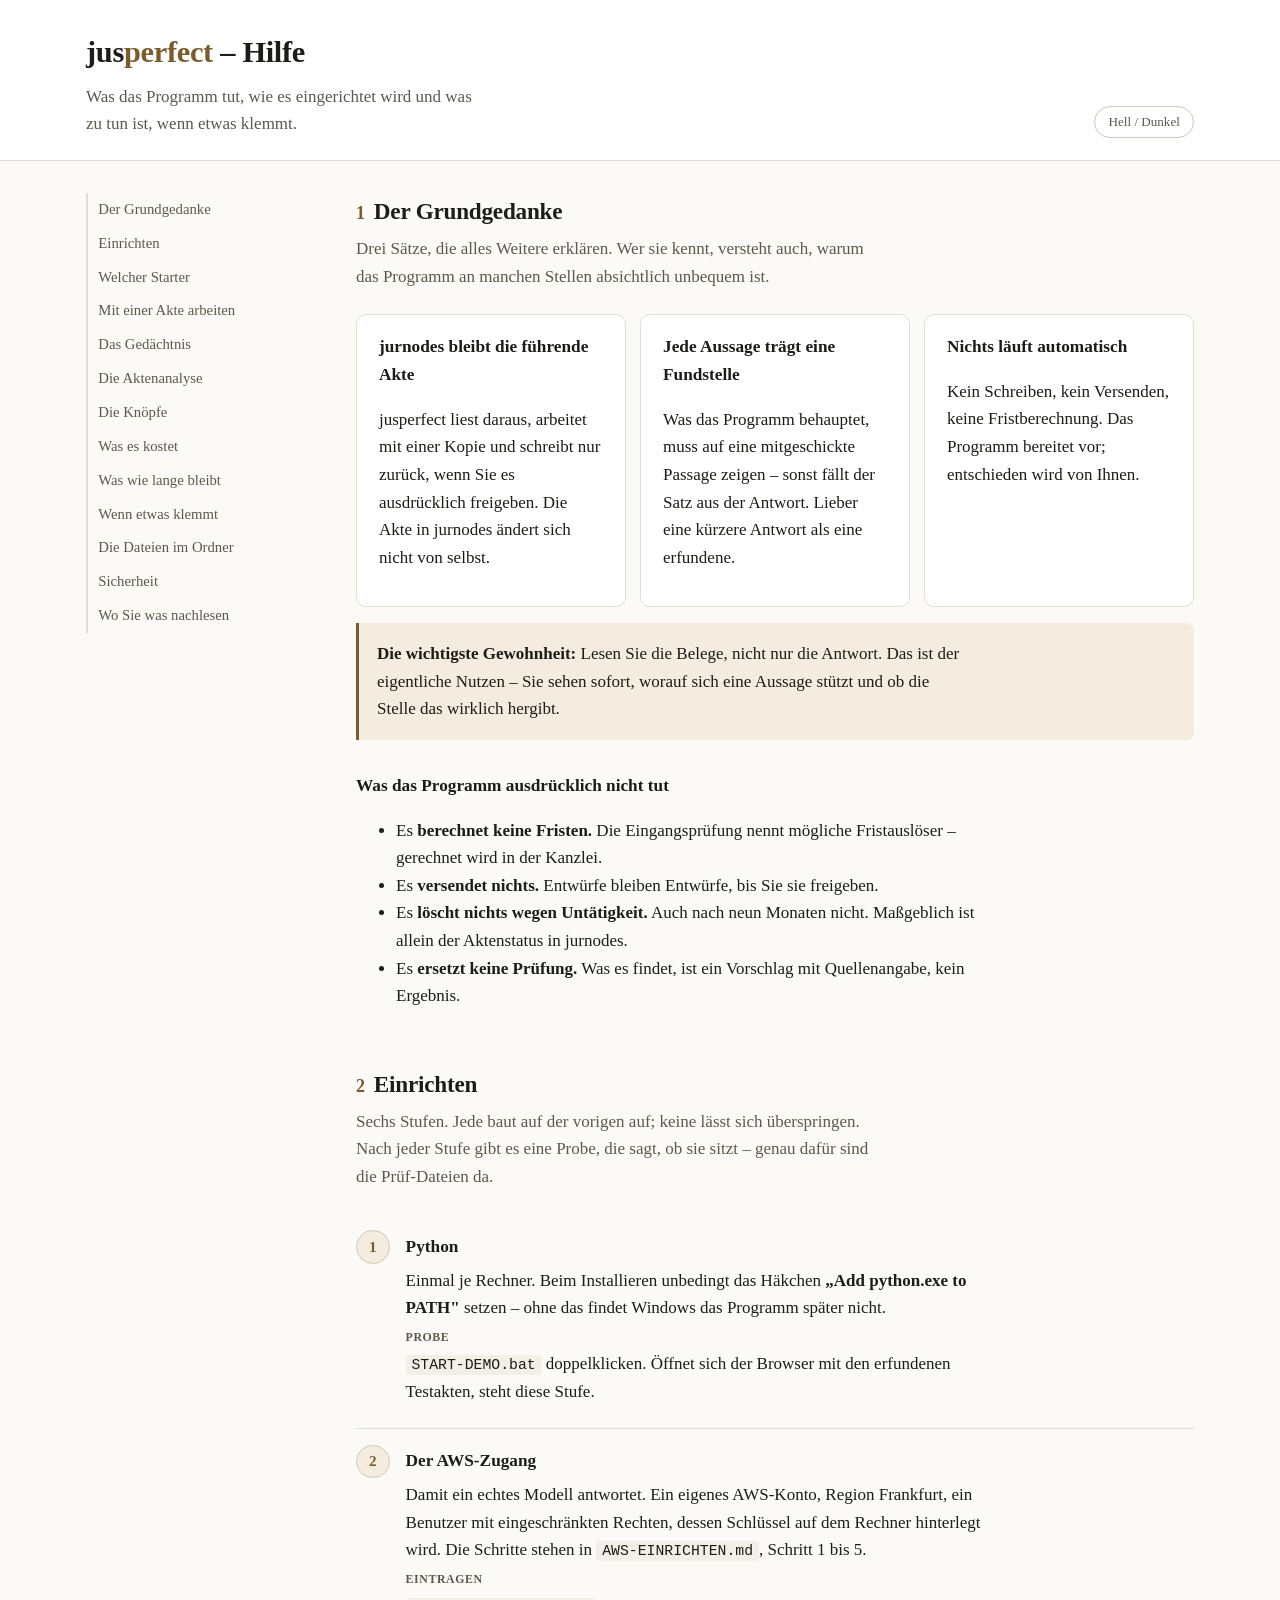
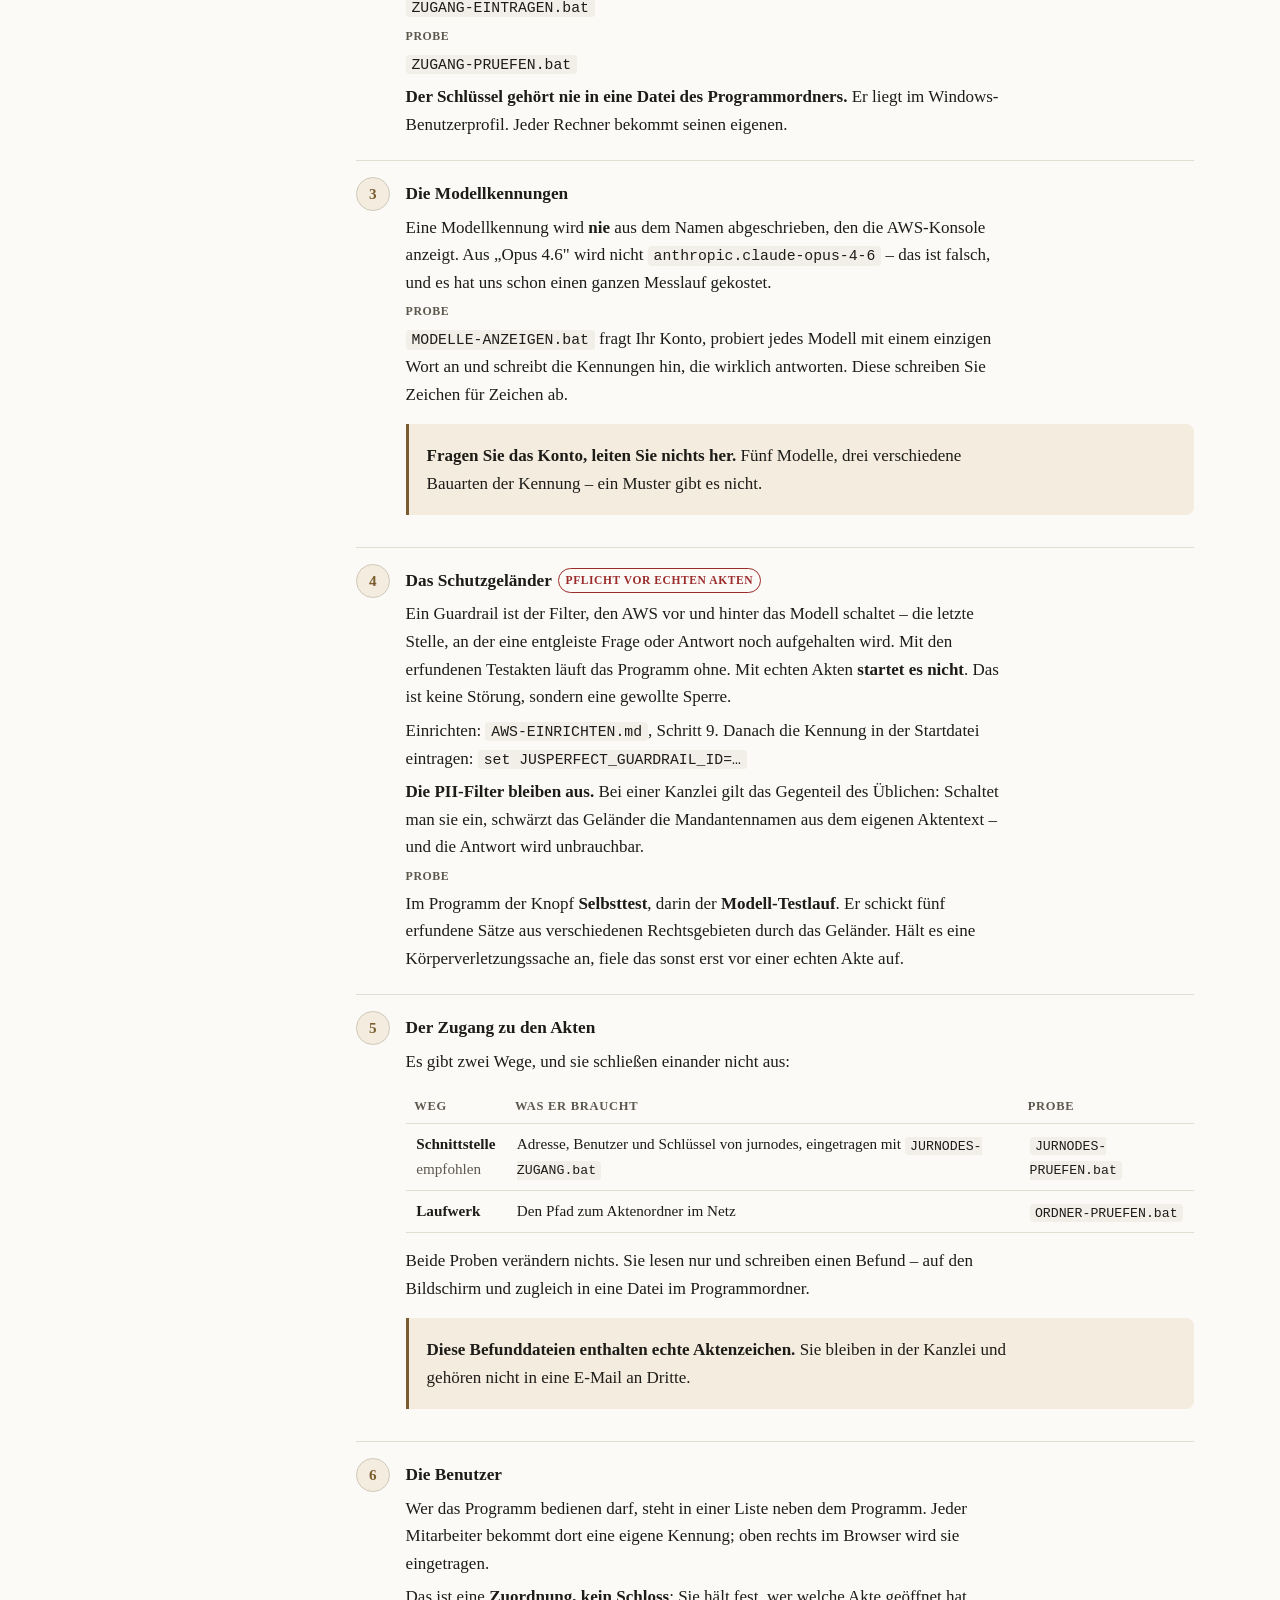
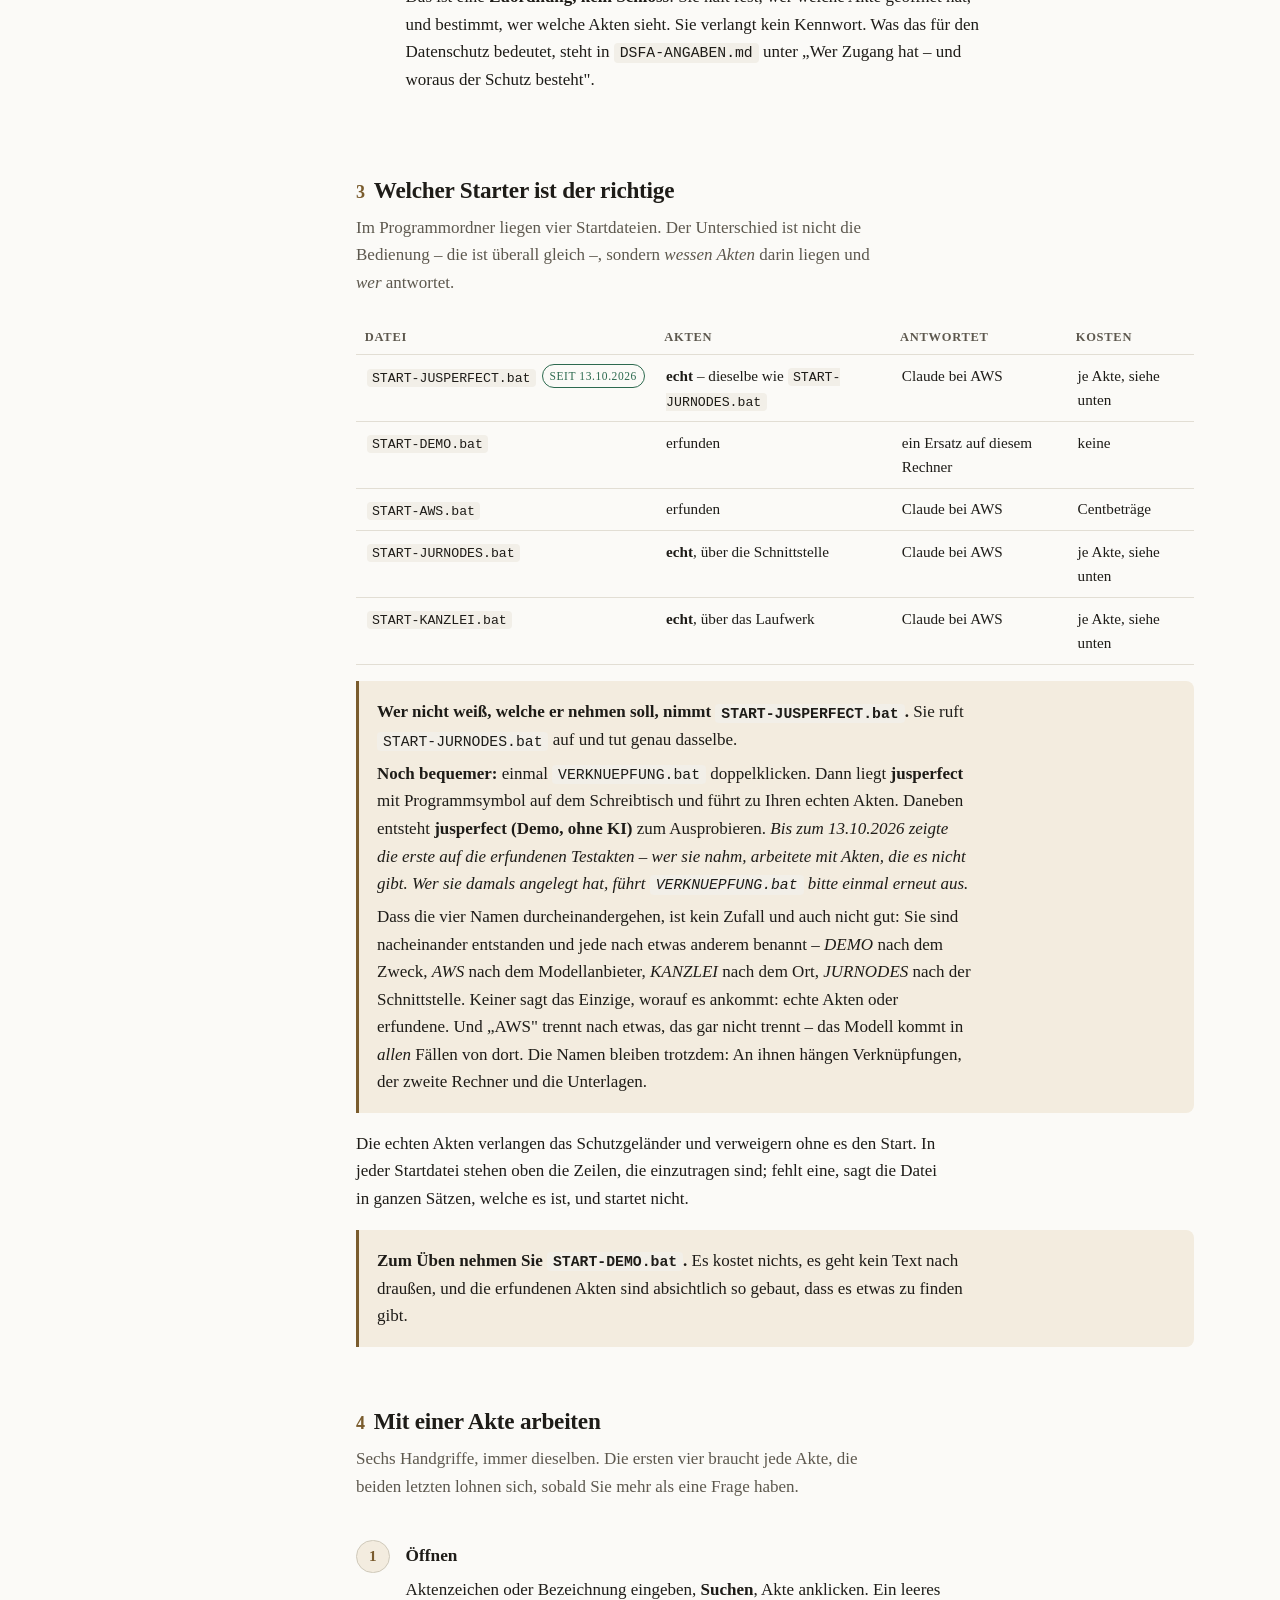
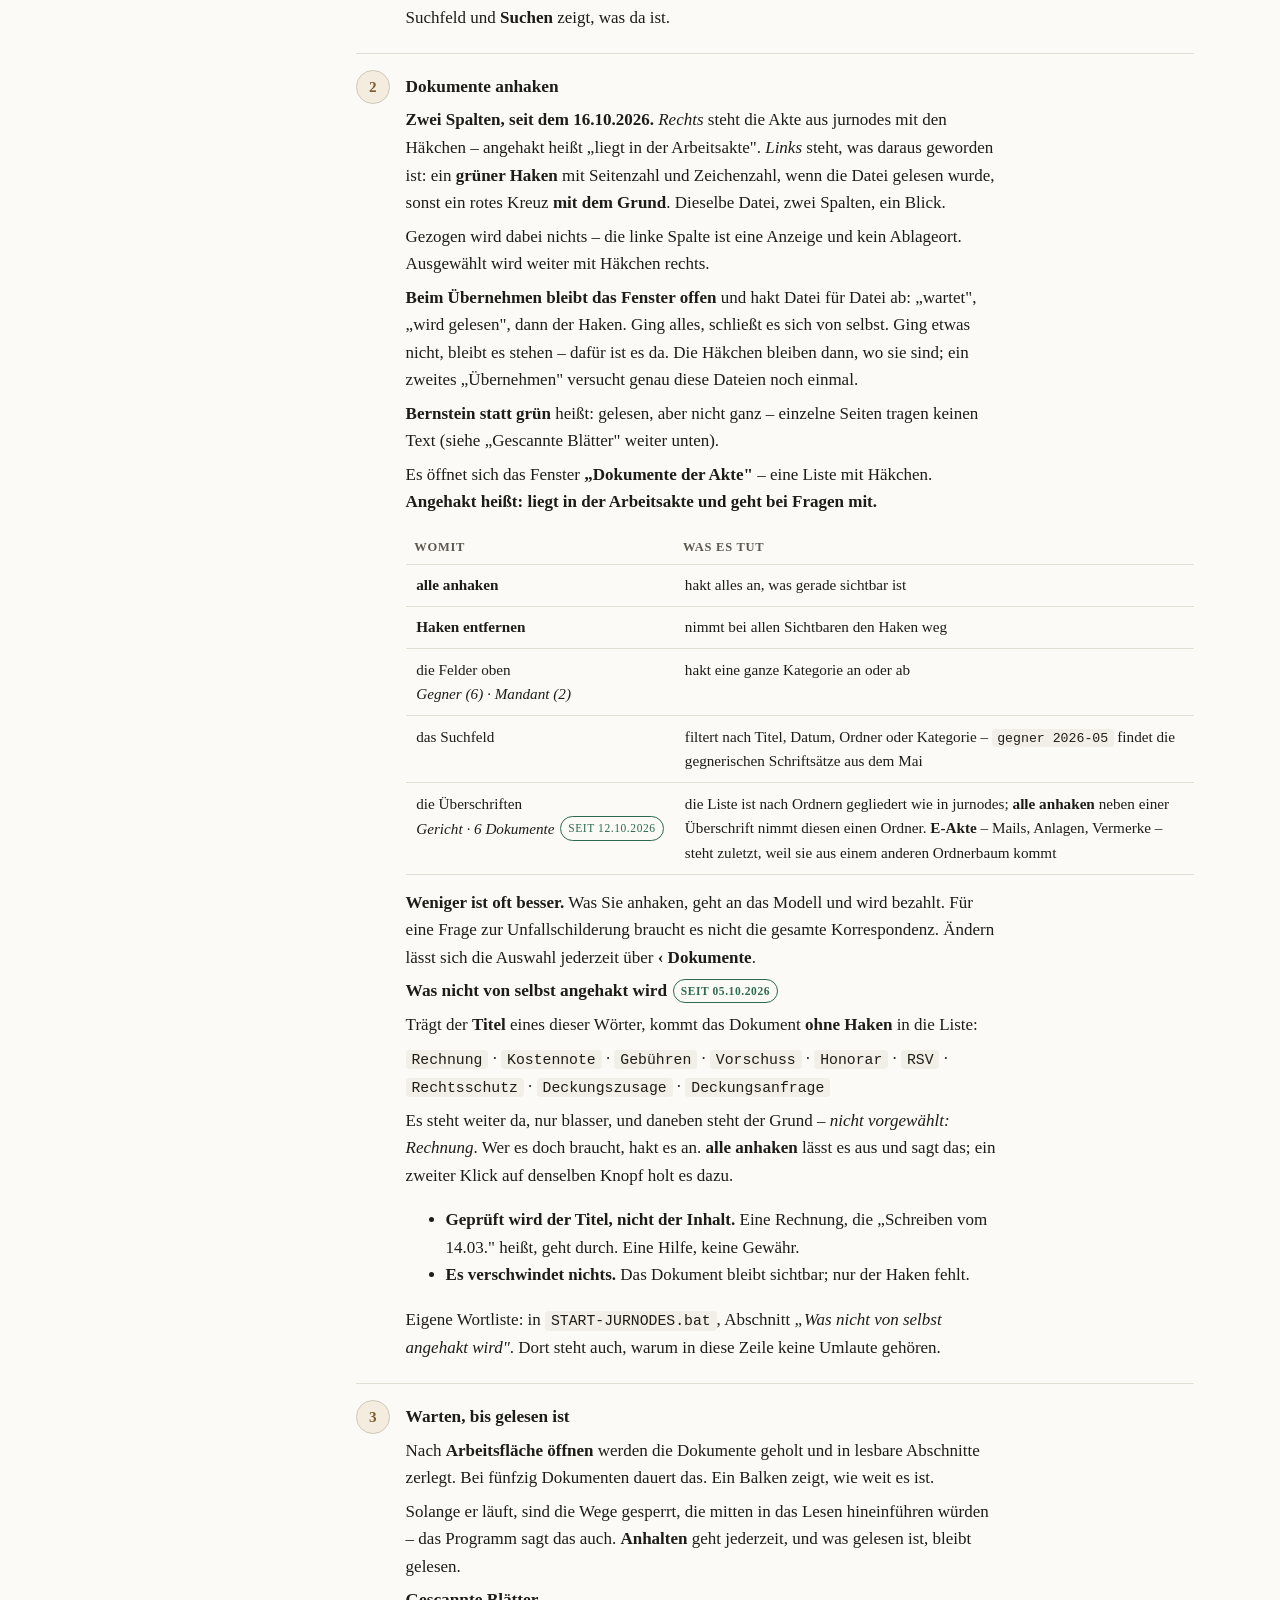
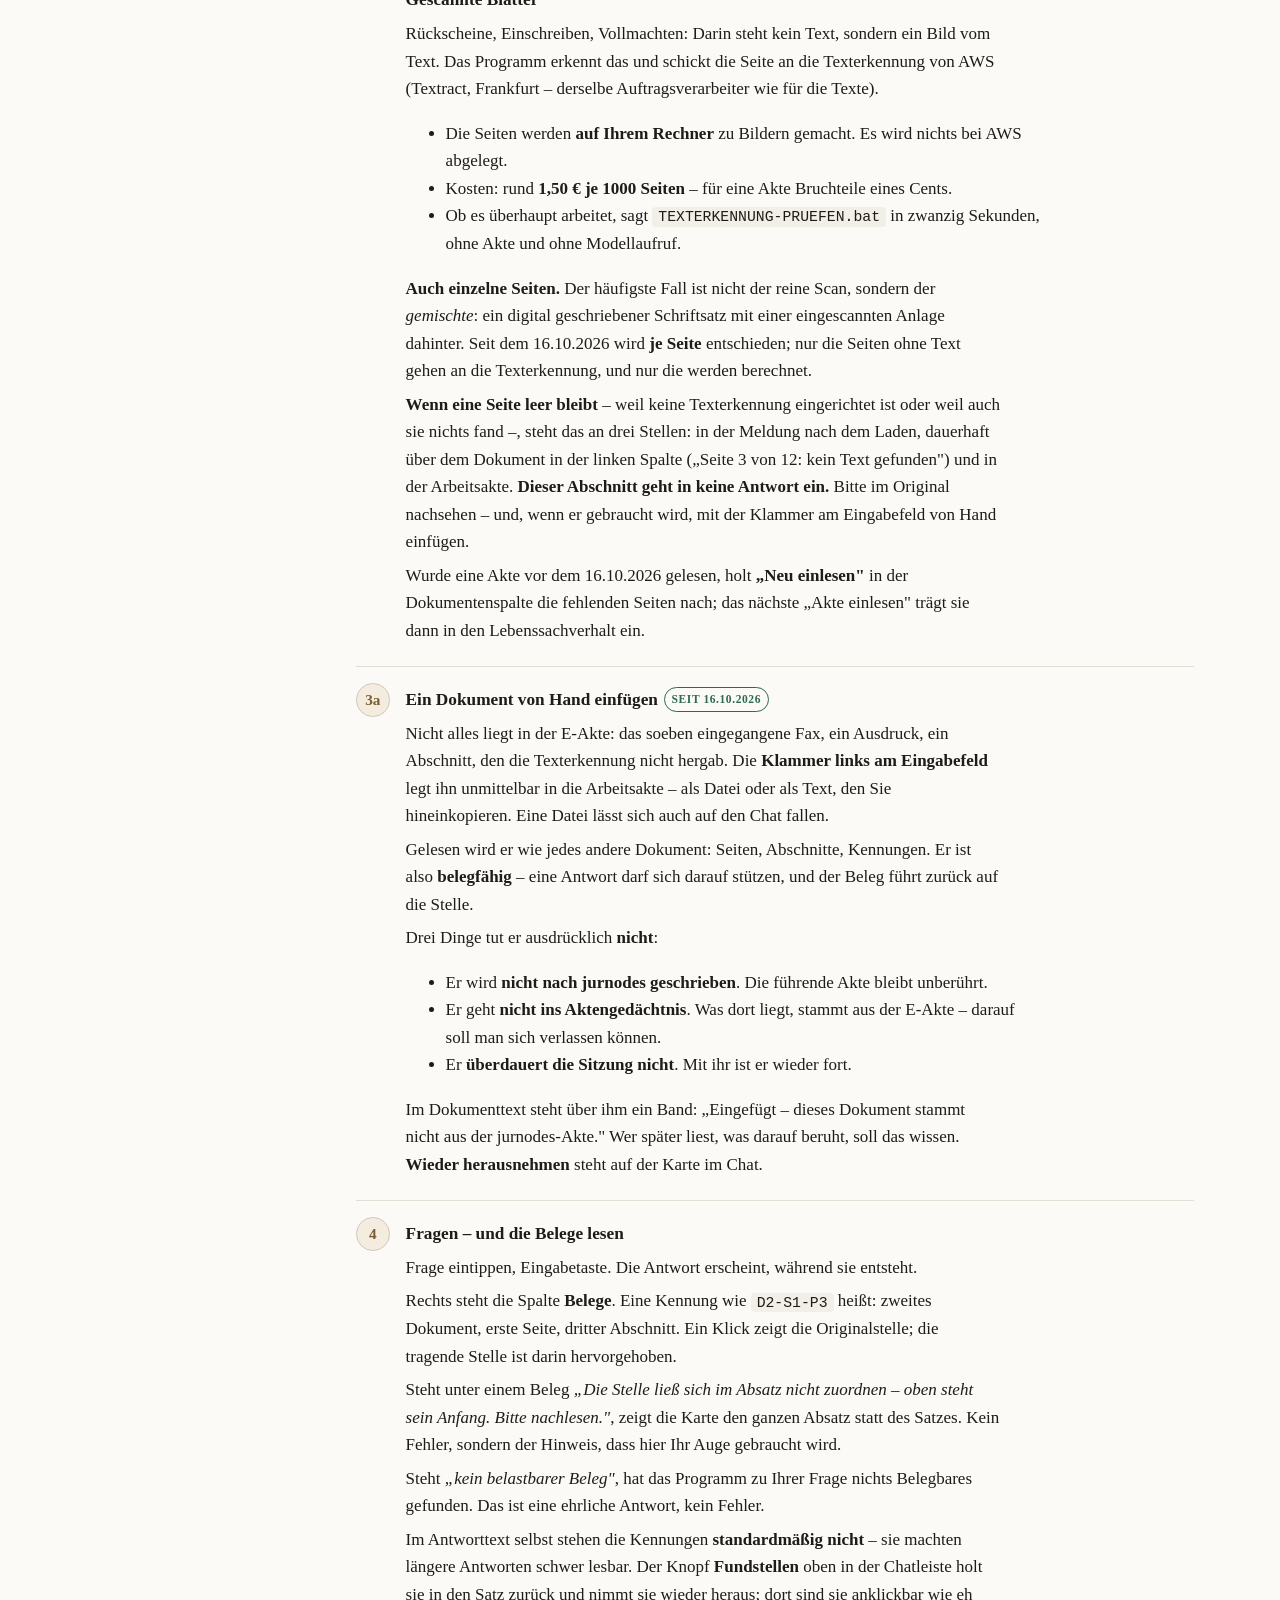
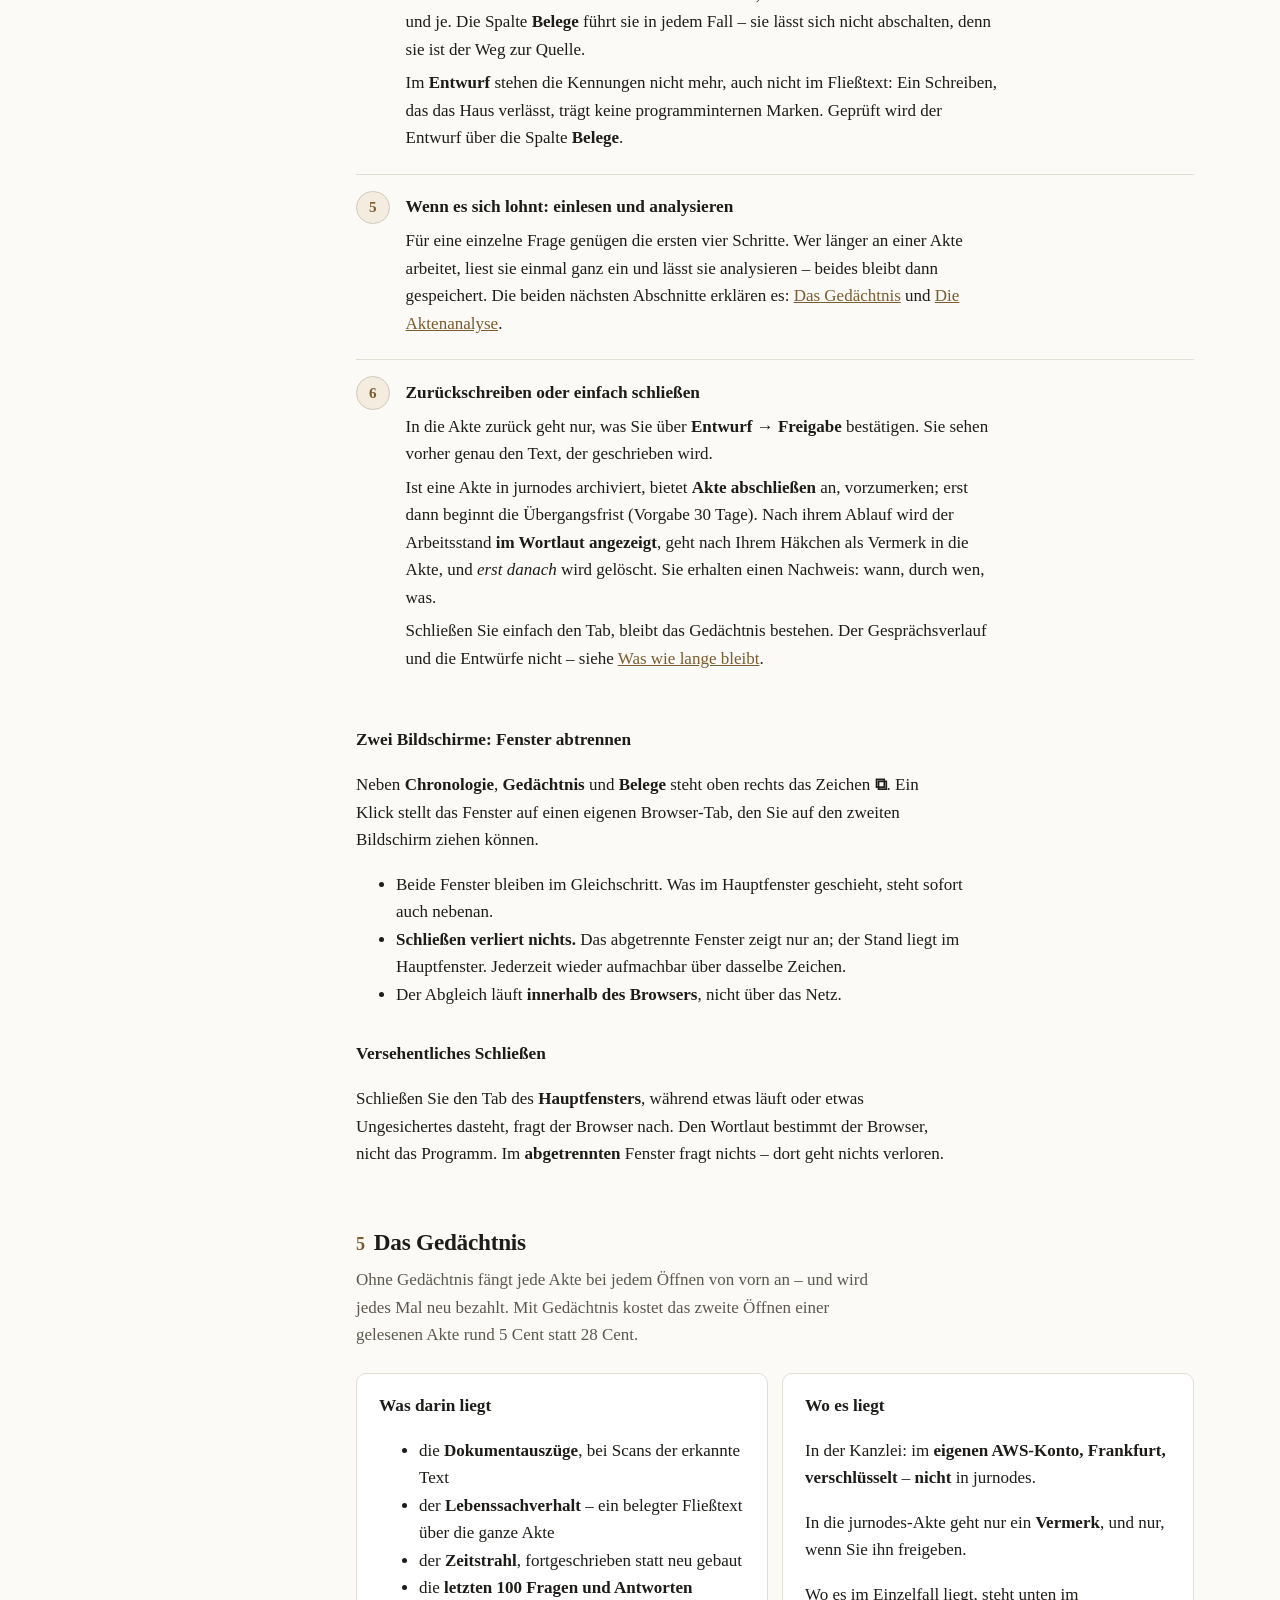
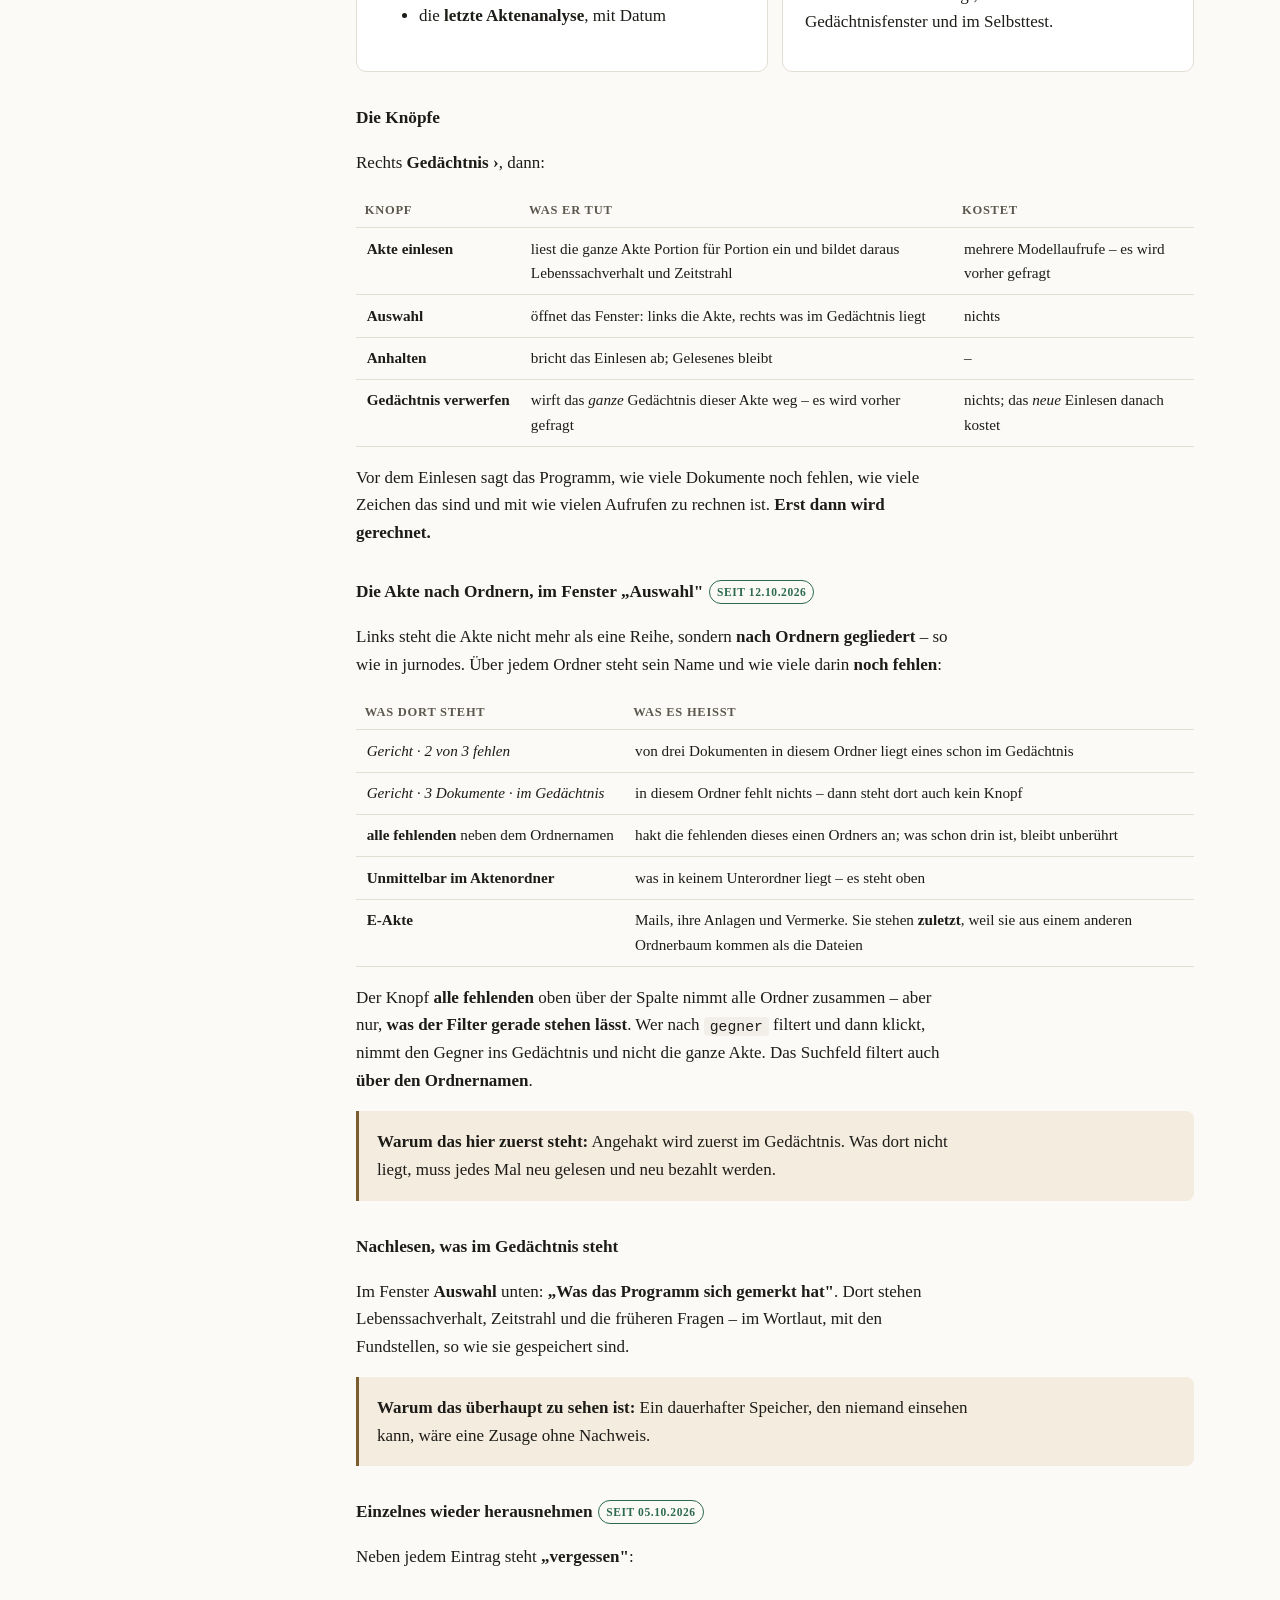
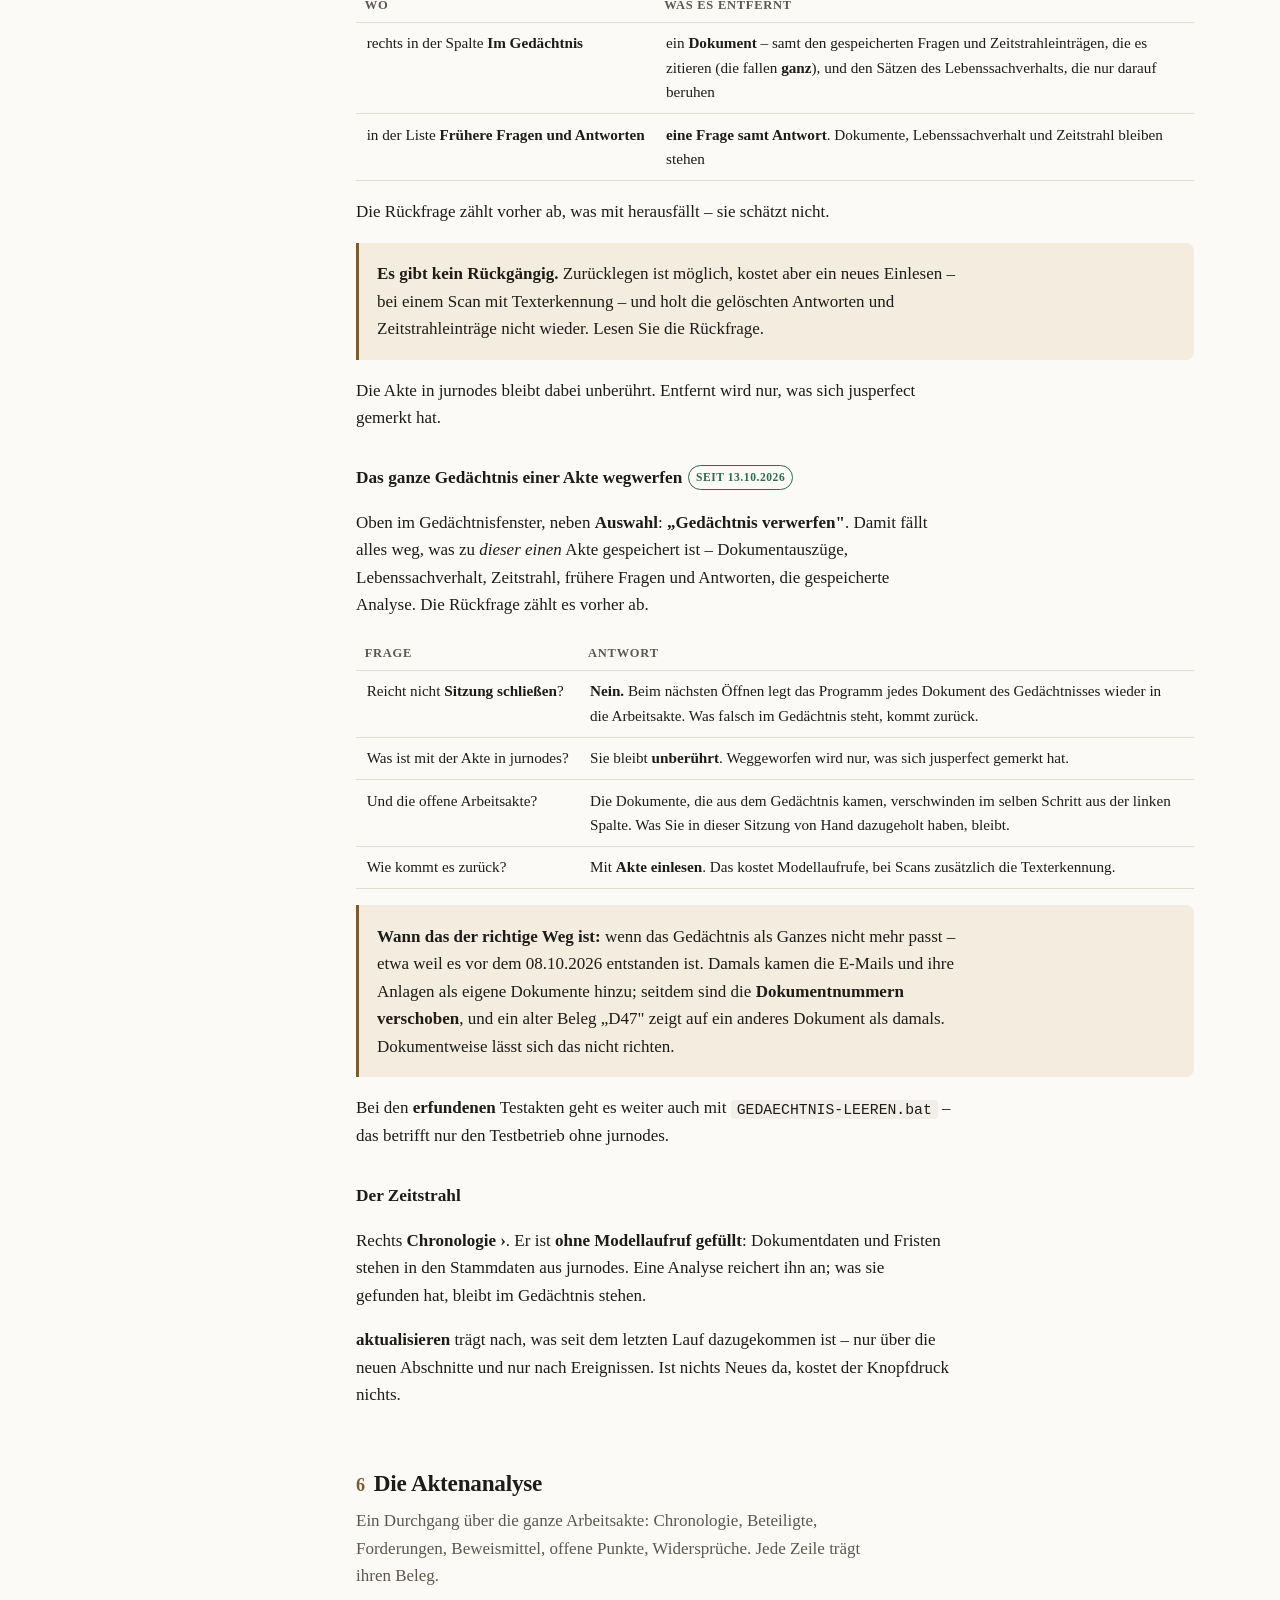
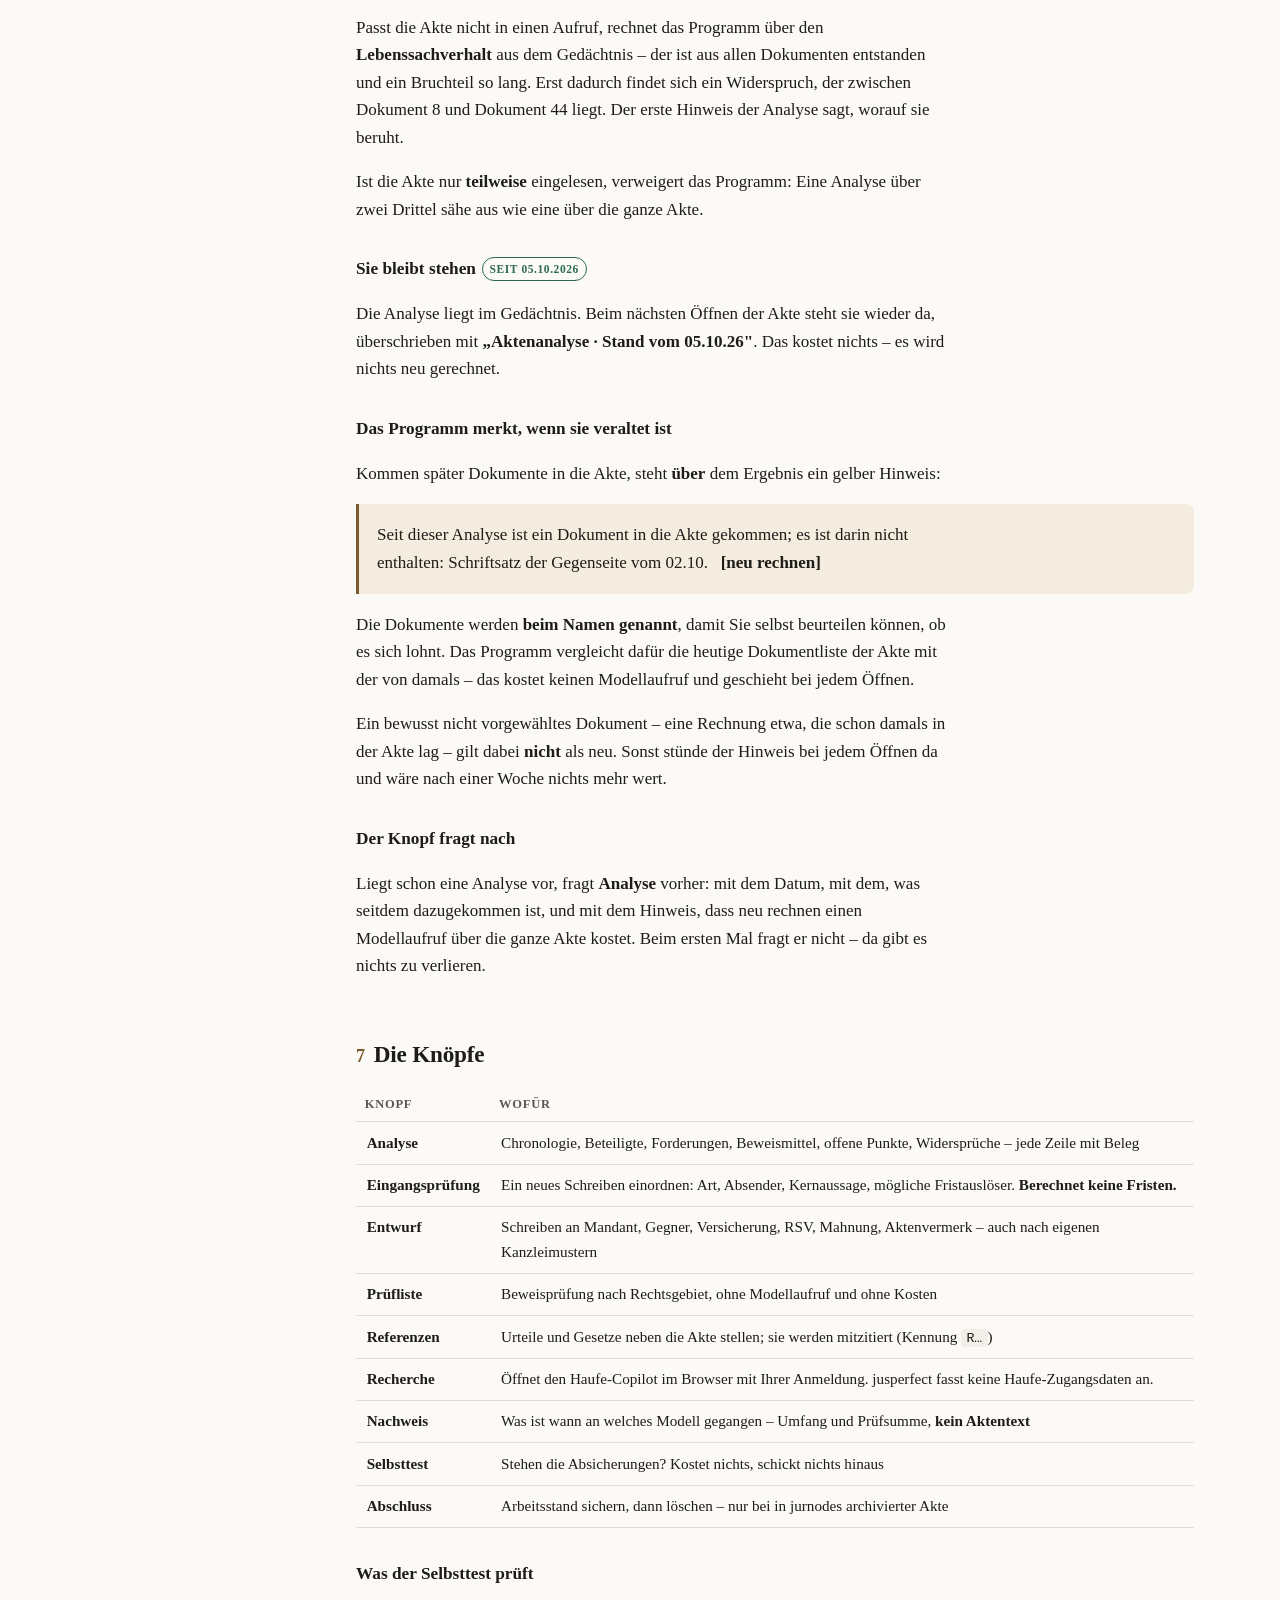
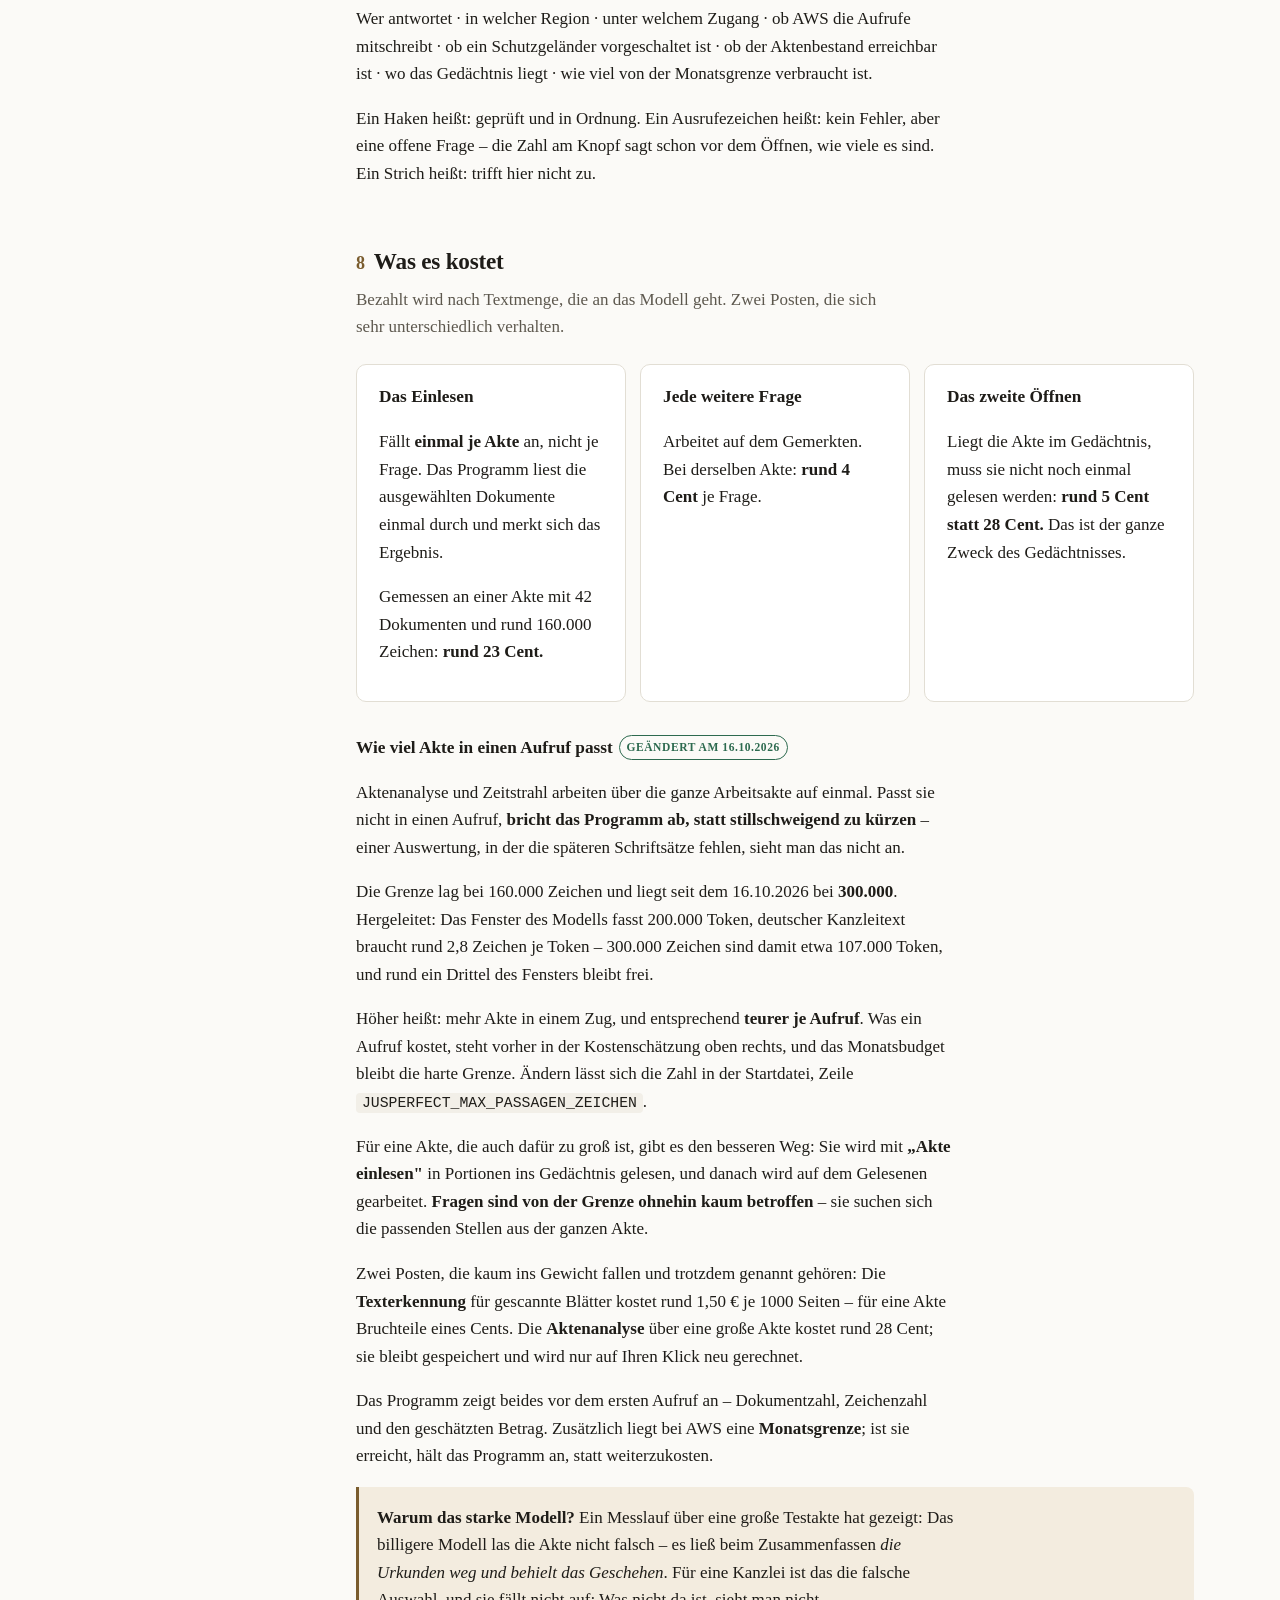
==== commit d0c8318f: "Gegenueberstellung beim Einlesen - und eine Grenze, die keine Herleitung hatte Aus der Kanzlei am 16" ====
--- a/HILFE.html
+++ b/HILFE.html
@@ -397,6 +397,20 @@
     <div class="zahl">2</div>
     <div class="inhalt">
       <h3>Dokumente anhaken</h3>
+      <p><strong>Zwei Spalten, seit dem 16.10.2026.</strong> <em>Rechts</em> steht die Akte
+      aus jurnodes mit den Häkchen – angehakt heißt „liegt in der Arbeitsakte".
+      <em>Links</em> steht, was daraus geworden ist: ein <strong>grüner Haken</strong> mit
+      Seitenzahl und Zeichenzahl, wenn die Datei gelesen wurde, sonst ein rotes Kreuz
+      <strong>mit dem Grund</strong>. Dieselbe Datei, zwei Spalten, ein Blick.</p>
+      <p>Gezogen wird dabei nichts – die linke Spalte ist eine Anzeige und kein
+      Ablageort. Ausgewählt wird weiter mit Häkchen rechts.</p>
+      <p><strong>Beim Übernehmen bleibt das Fenster offen</strong> und hakt Datei für
+      Datei ab: „wartet", „wird gelesen", dann der Haken. Ging alles, schließt es sich
+      von selbst. Ging etwas nicht, bleibt es stehen – dafür ist es da. Die Häkchen
+      bleiben dann, wo sie sind; ein zweites „Übernehmen" versucht genau diese Dateien
+      noch einmal.</p>
+      <p><strong>Bernstein statt grün</strong> heißt: gelesen, aber nicht ganz – einzelne
+      Seiten tragen keinen Text (siehe „Gescannte Blätter" weiter unten).</p>
       <p>Es öffnet sich das Fenster <strong>„Dokumente der Akte"</strong> – eine Liste mit
       Häkchen. <strong>Angehakt heißt: liegt in der Arbeitsakte und geht bei Fragen mit.</strong></p>
       <table>
@@ -783,6 +797,24 @@
       Gedächtnisses.</p>
     </div>
   </div>
+
+  <h3>Wie viel Akte in einen Aufruf passt<span class="marke fertig">geändert am 16.10.2026</span></h3>
+  <p>Aktenanalyse und Zeitstrahl arbeiten über die ganze Arbeitsakte auf einmal. Passt
+  sie nicht in einen Aufruf, <strong>bricht das Programm ab, statt stillschweigend zu
+  kürzen</strong> – einer Auswertung, in der die späteren Schriftsätze fehlen, sieht man
+  das nicht an.</p>
+  <p>Die Grenze lag bei 160.000 Zeichen und liegt seit dem 16.10.2026 bei
+  <strong>300.000</strong>. Hergeleitet: Das Fenster des Modells fasst 200.000 Token,
+  deutscher Kanzleitext braucht rund 2,8 Zeichen je Token – 300.000 Zeichen sind damit
+  etwa 107.000 Token, und rund ein Drittel des Fensters bleibt frei.</p>
+  <p>Höher heißt: mehr Akte in einem Zug, und entsprechend <strong>teurer je
+  Aufruf</strong>. Was ein Aufruf kostet, steht vorher in der Kostenschätzung oben rechts,
+  und das Monatsbudget bleibt die harte Grenze. Ändern lässt sich die Zahl in der
+  Startdatei, Zeile <code>JUSPERFECT_MAX_PASSAGEN_ZEICHEN</code>.</p>
+  <p>Für eine Akte, die auch dafür zu groß ist, gibt es den besseren Weg: Sie wird mit
+  <strong>„Akte einlesen"</strong> in Portionen ins Gedächtnis gelesen, und danach wird
+  auf dem Gelesenen gearbeitet. <strong>Fragen sind von der Grenze ohnehin kaum
+  betroffen</strong> – sie suchen sich die passenden Stellen aus der ganzen Akte.</p>
 
   <p>Zwei Posten, die kaum ins Gewicht fallen und trotzdem genannt gehören: Die
   <strong>Texterkennung</strong> für gescannte Blätter kostet rund 1,50 € je 1000 Seiten –
